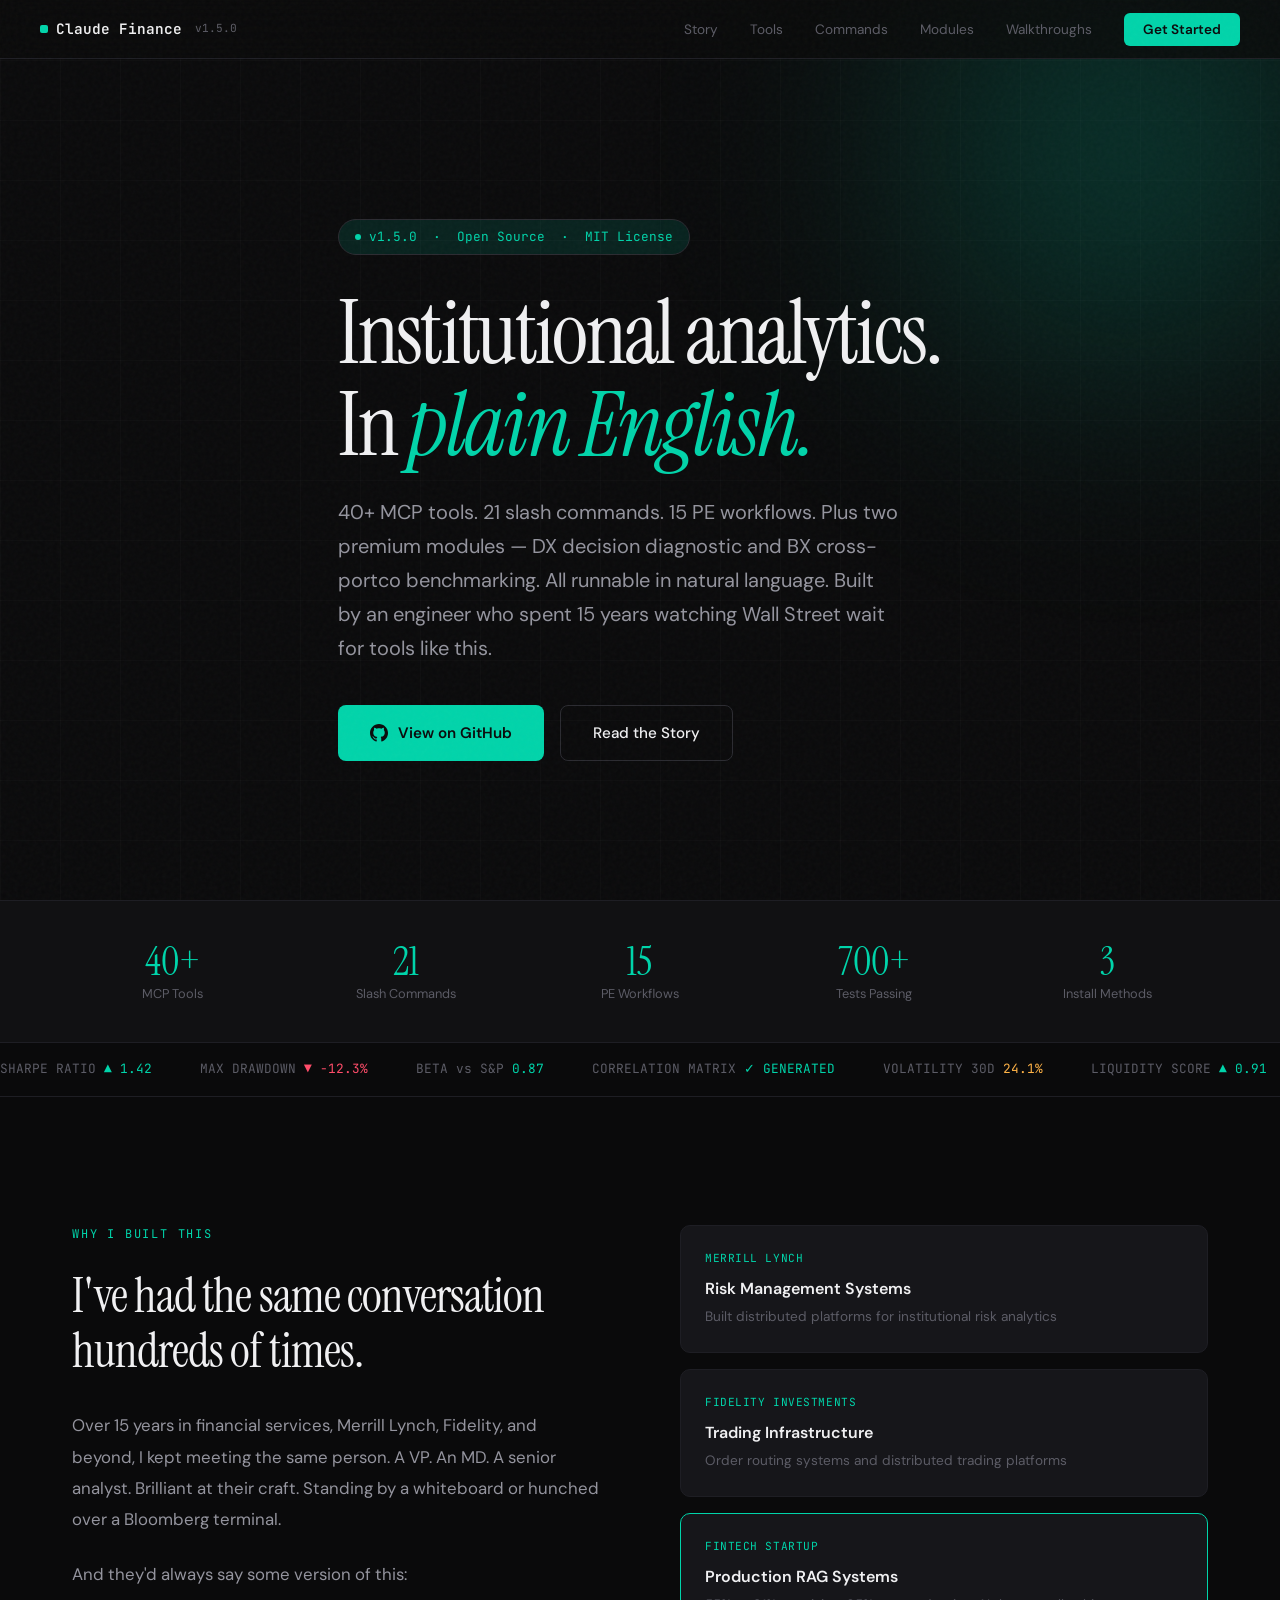
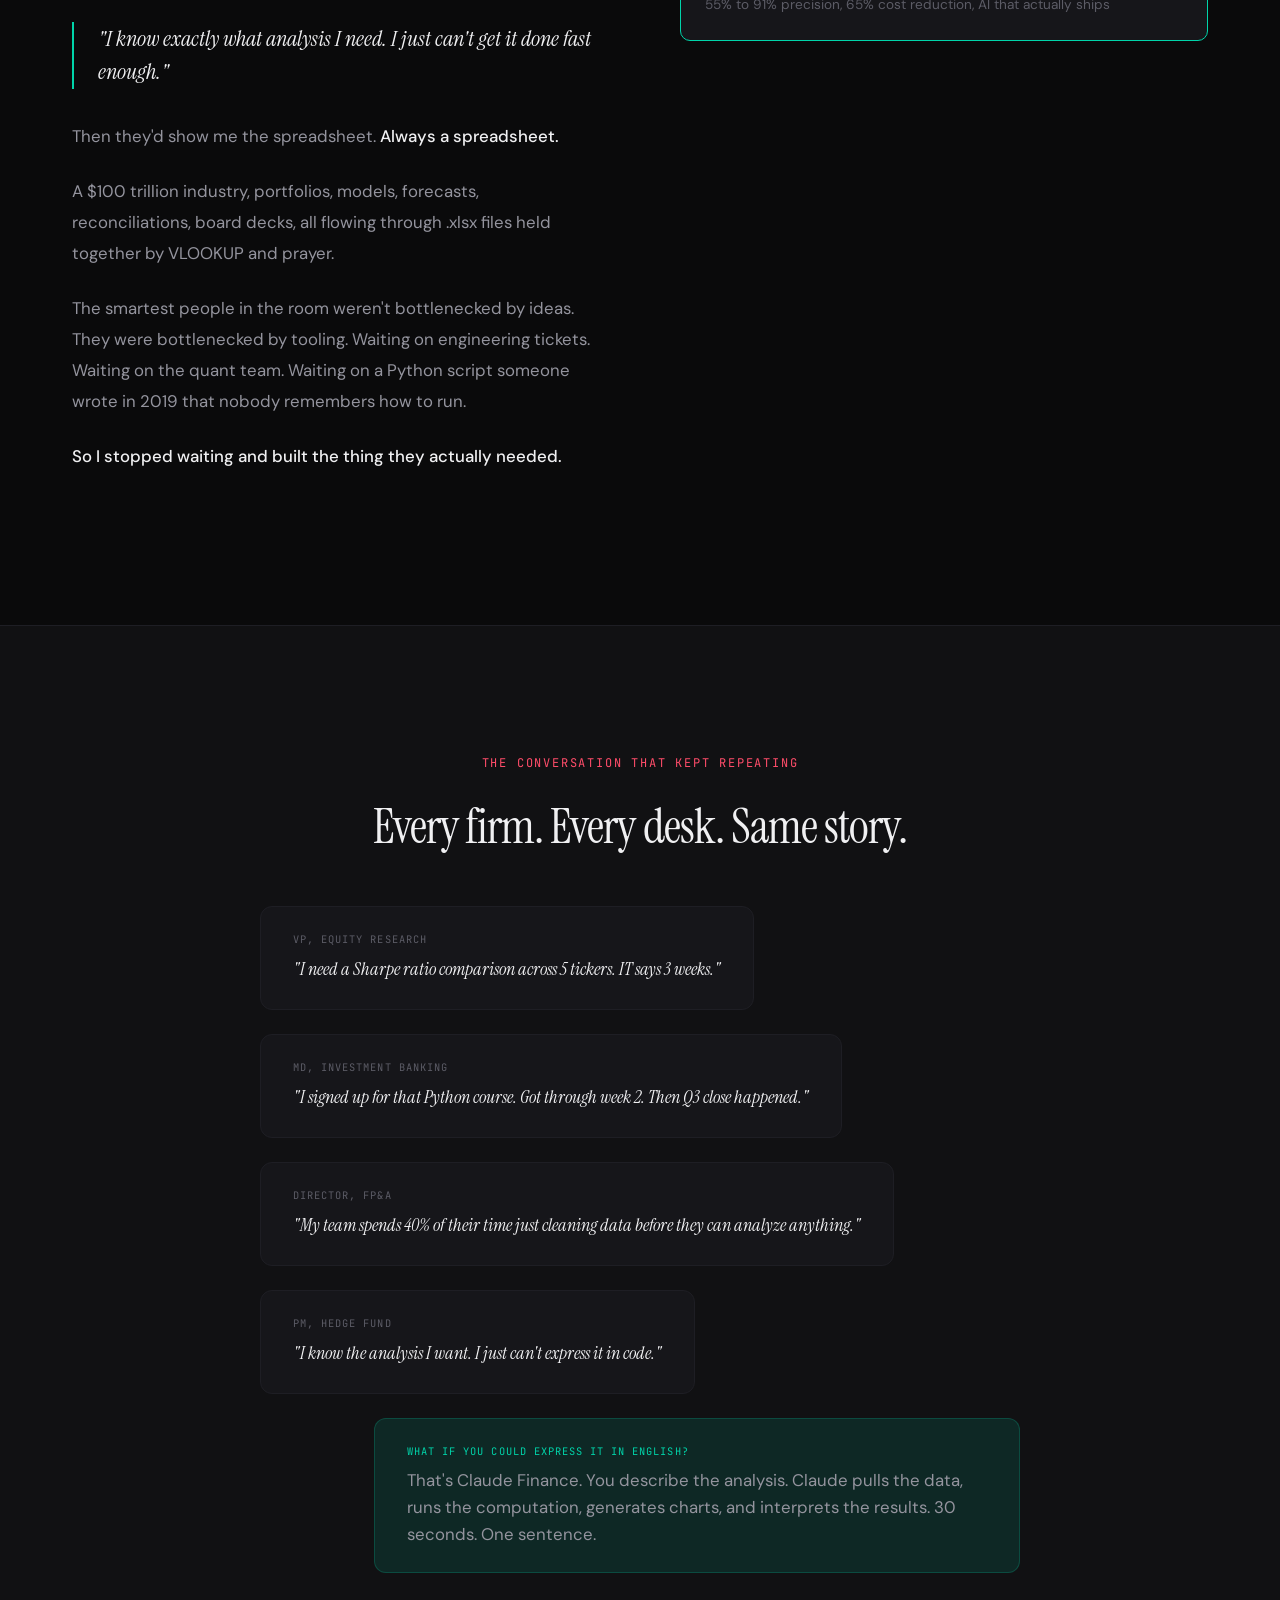
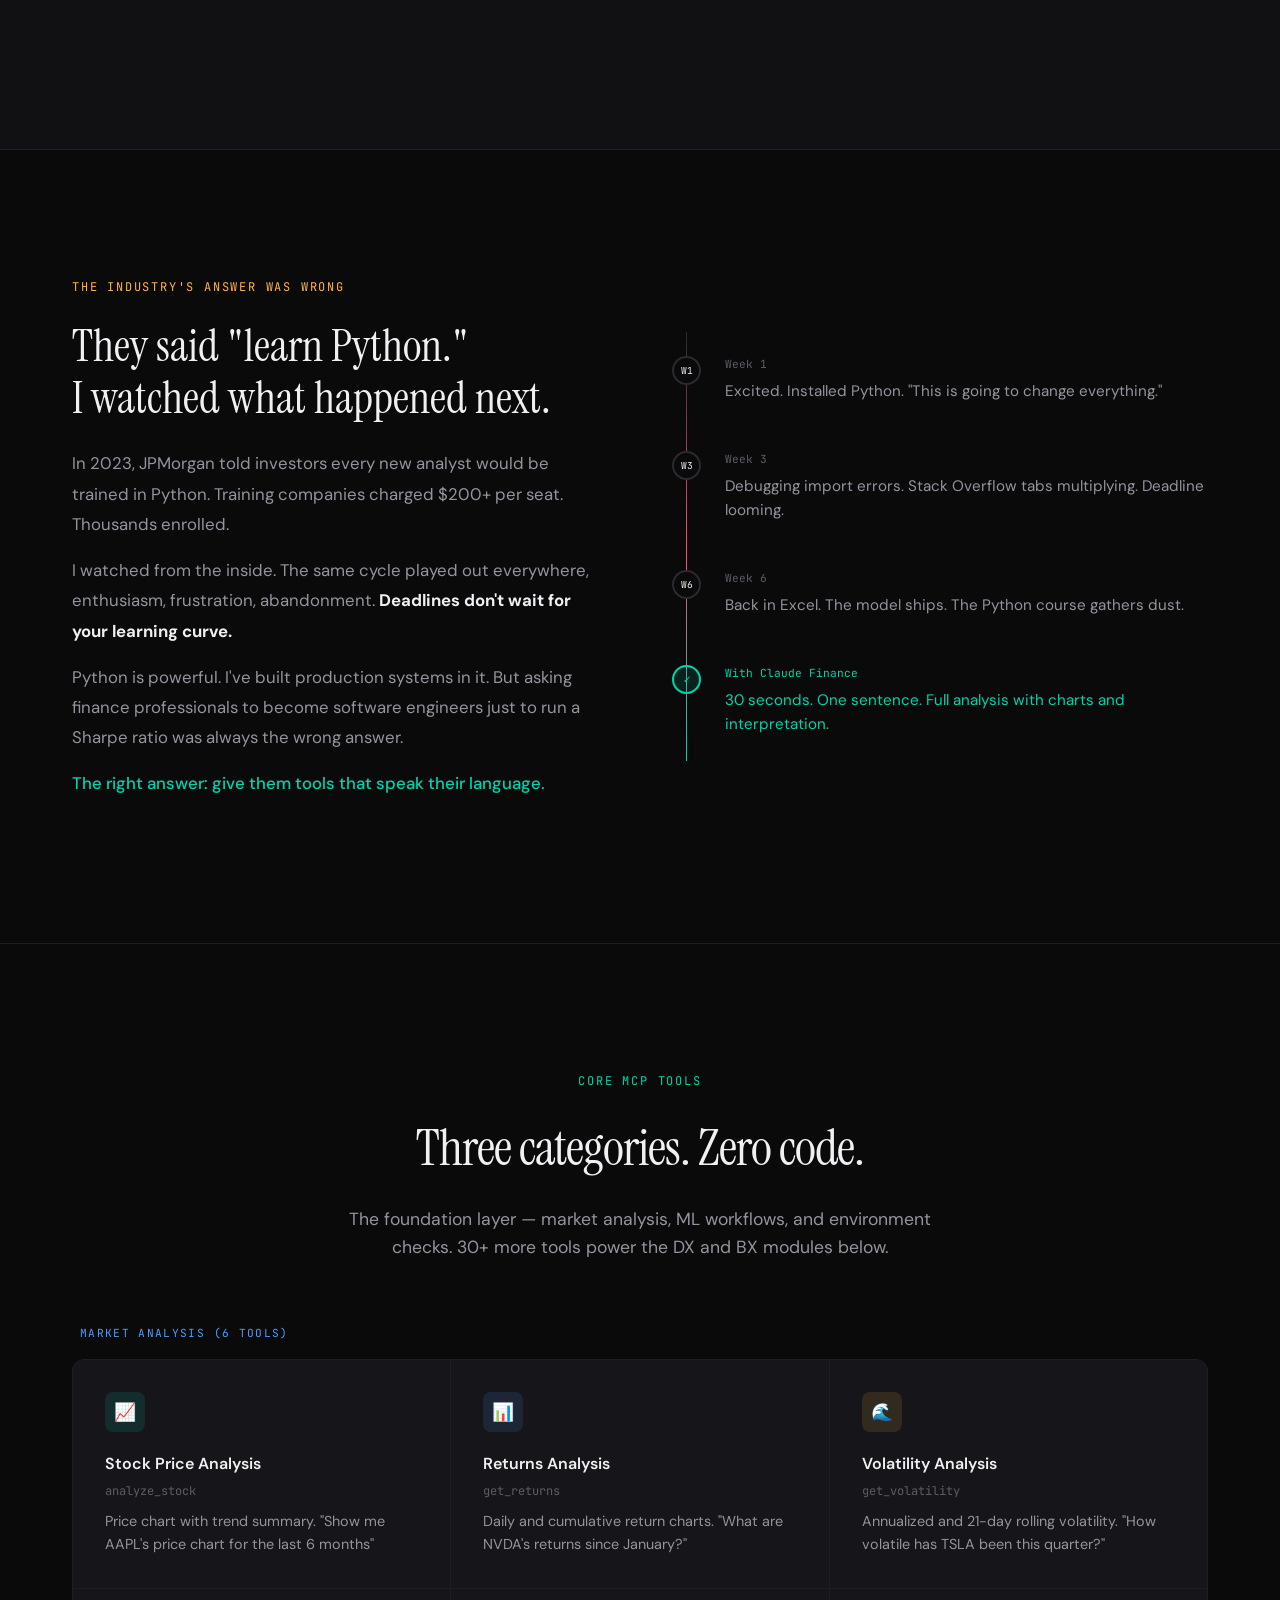
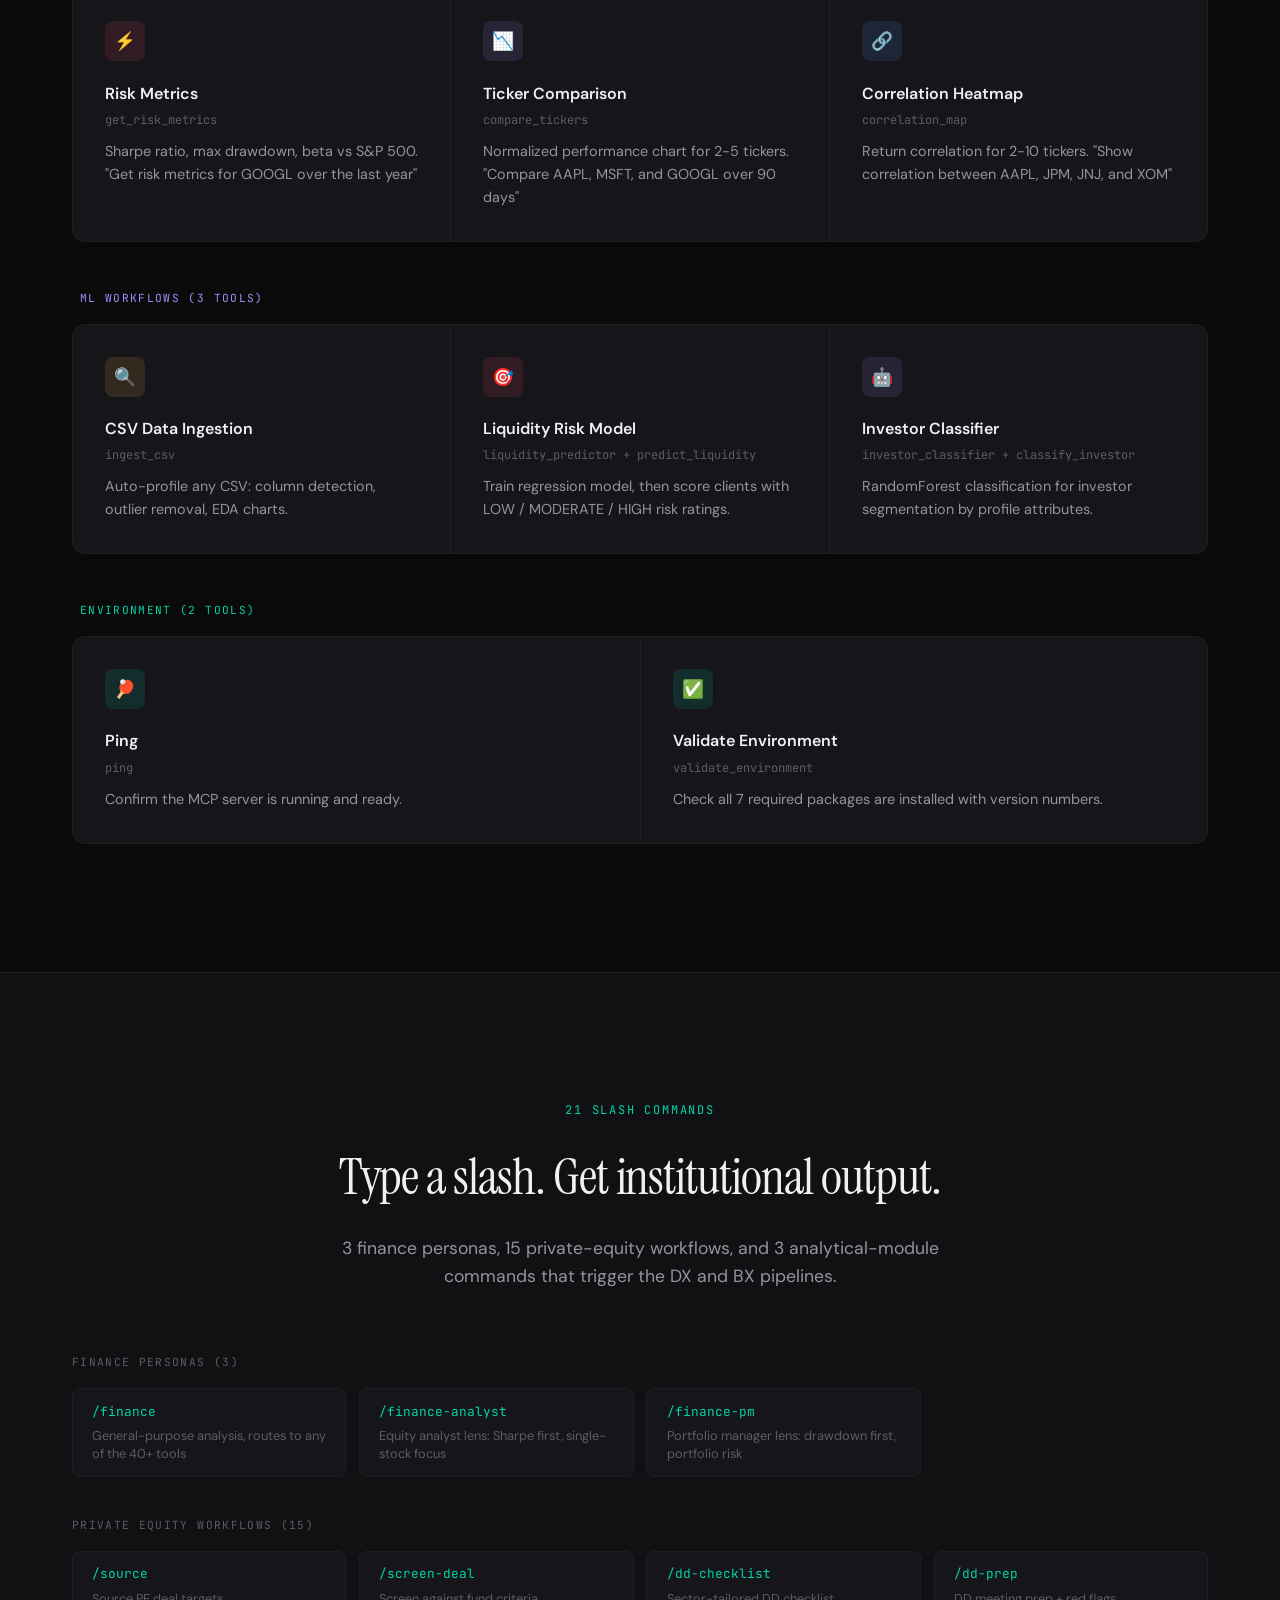
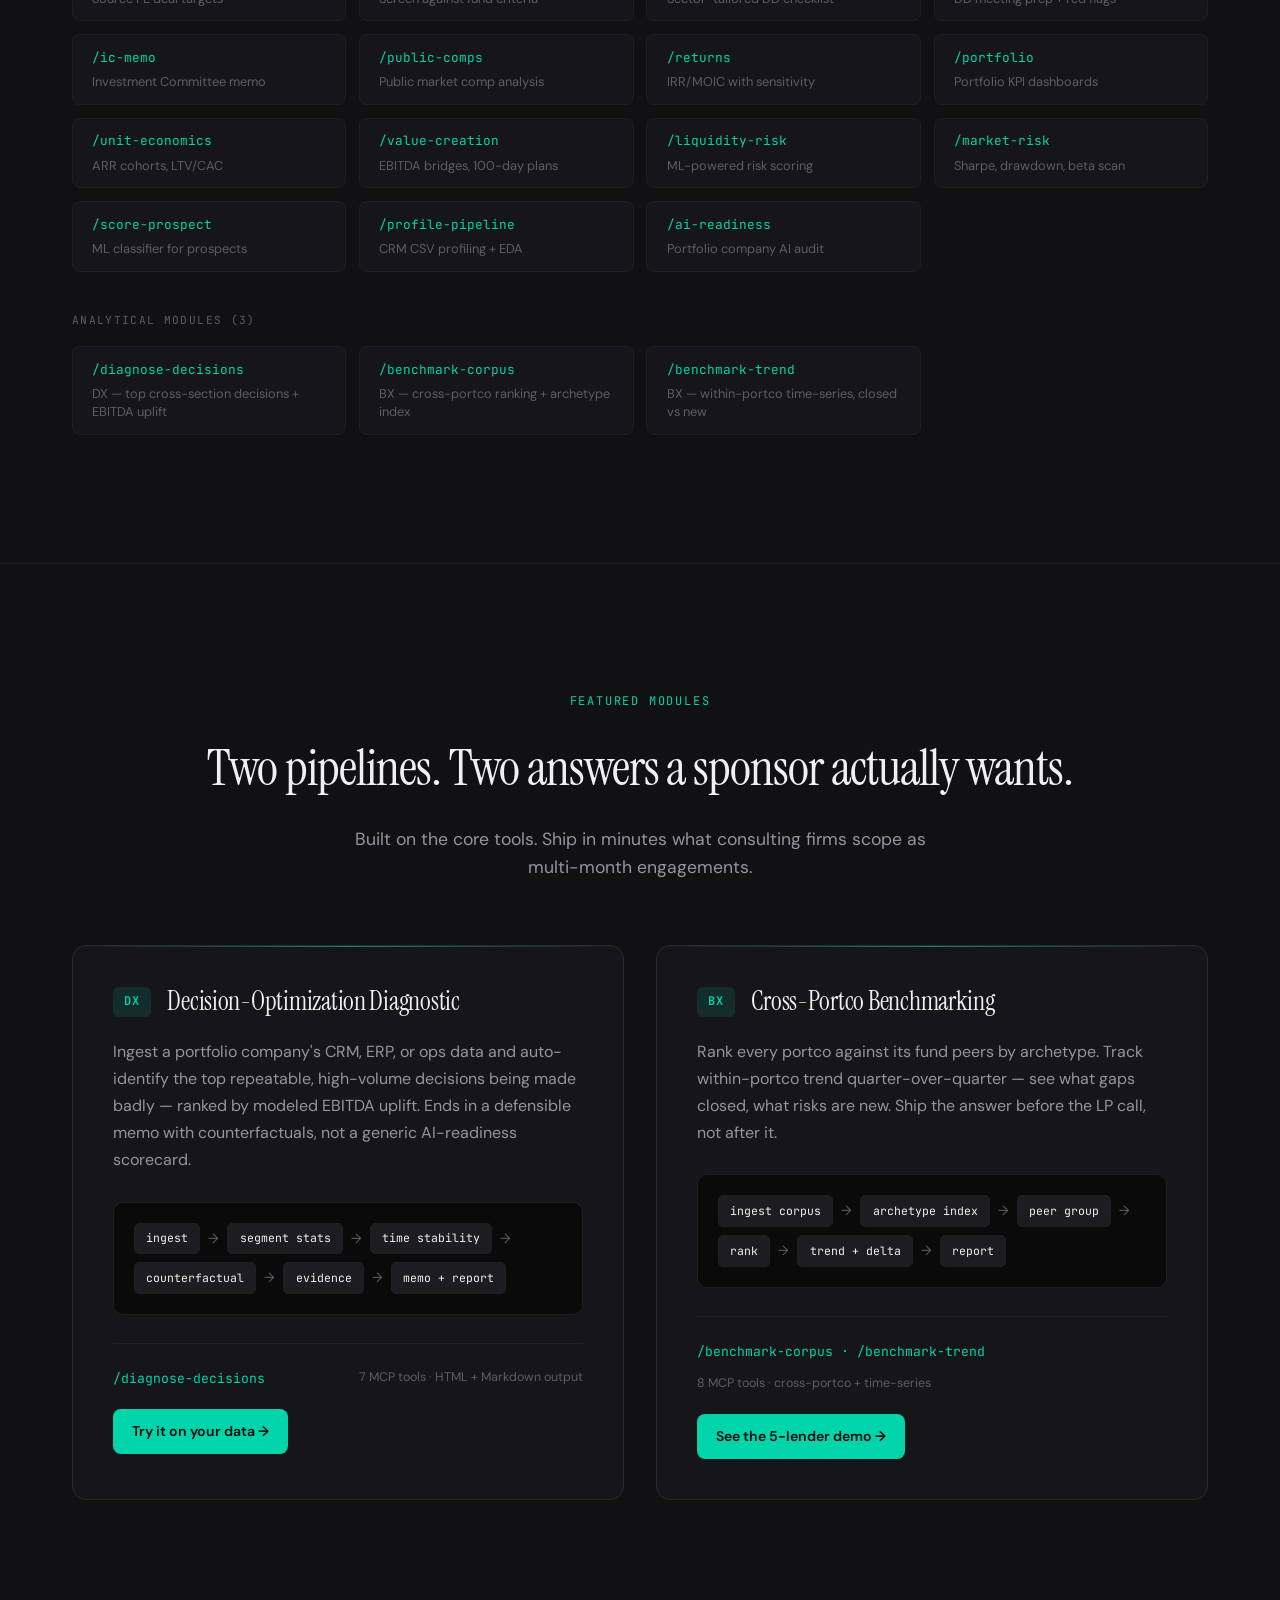
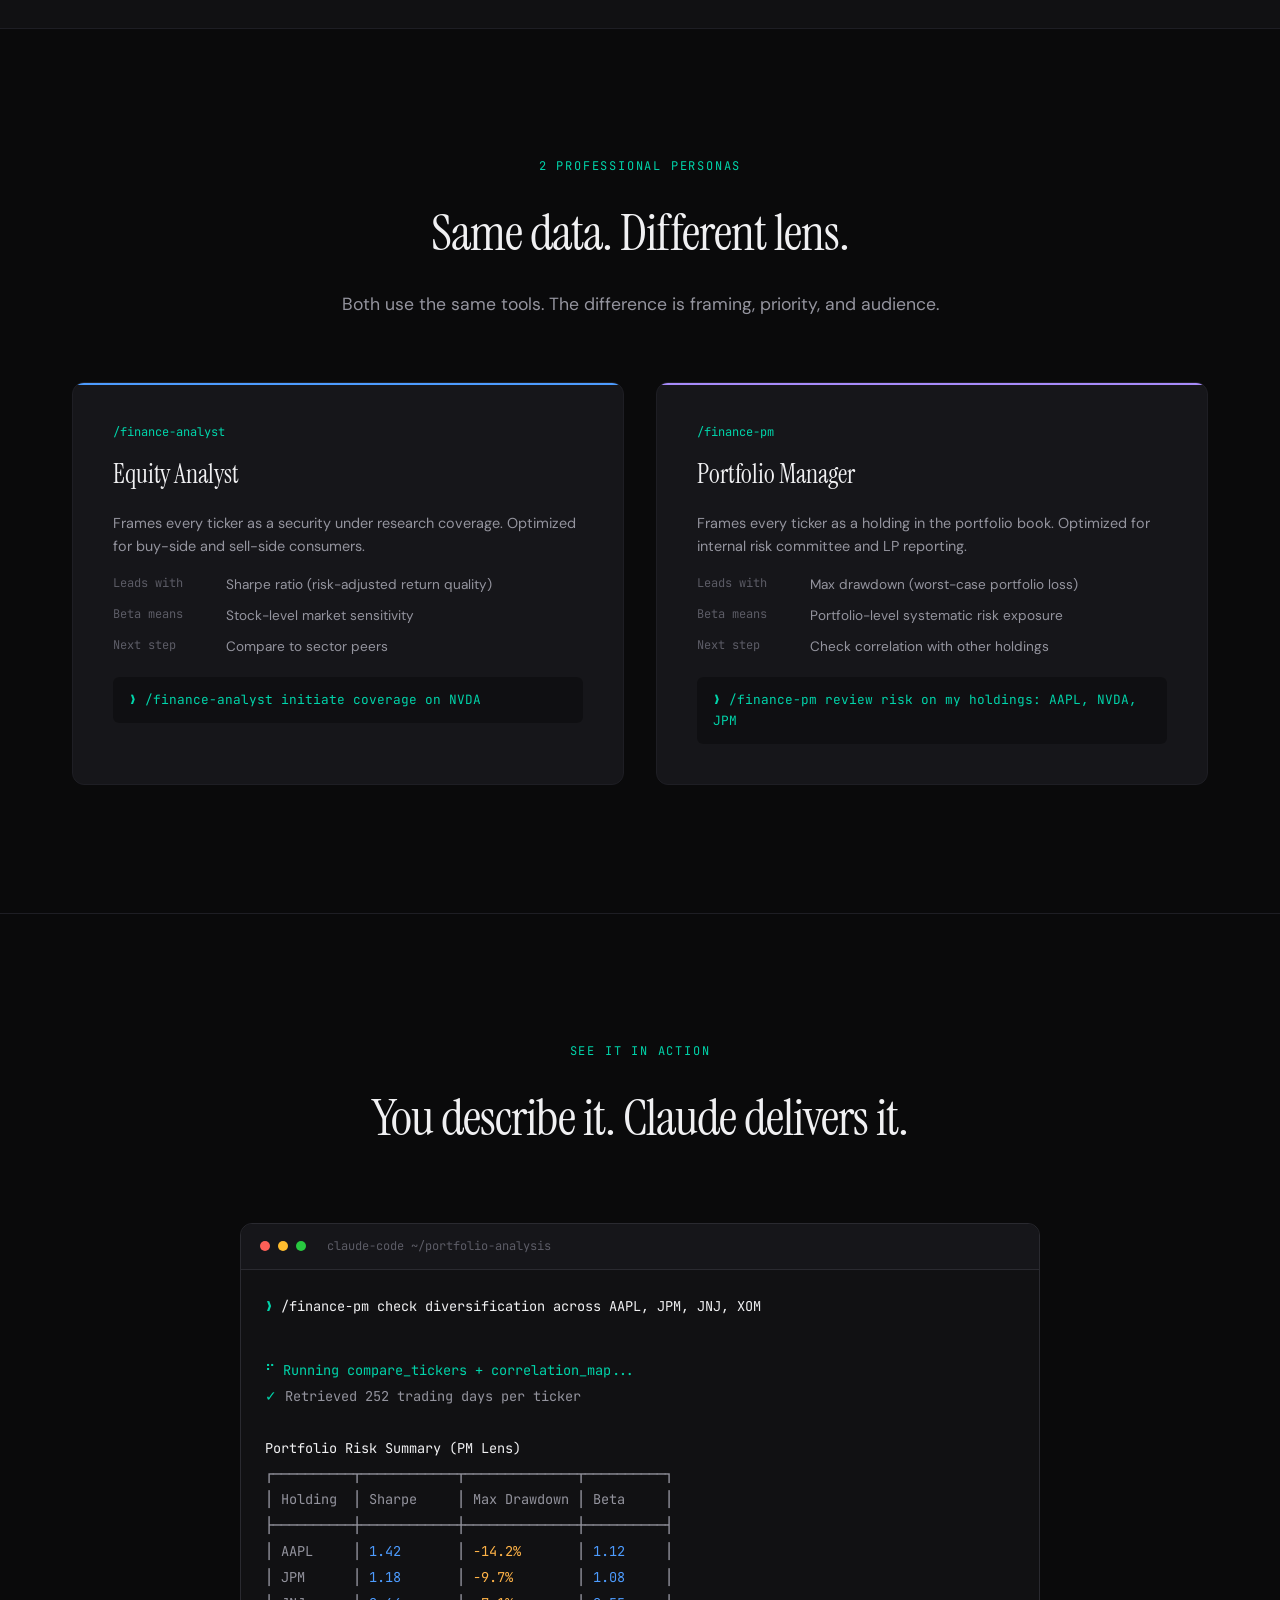
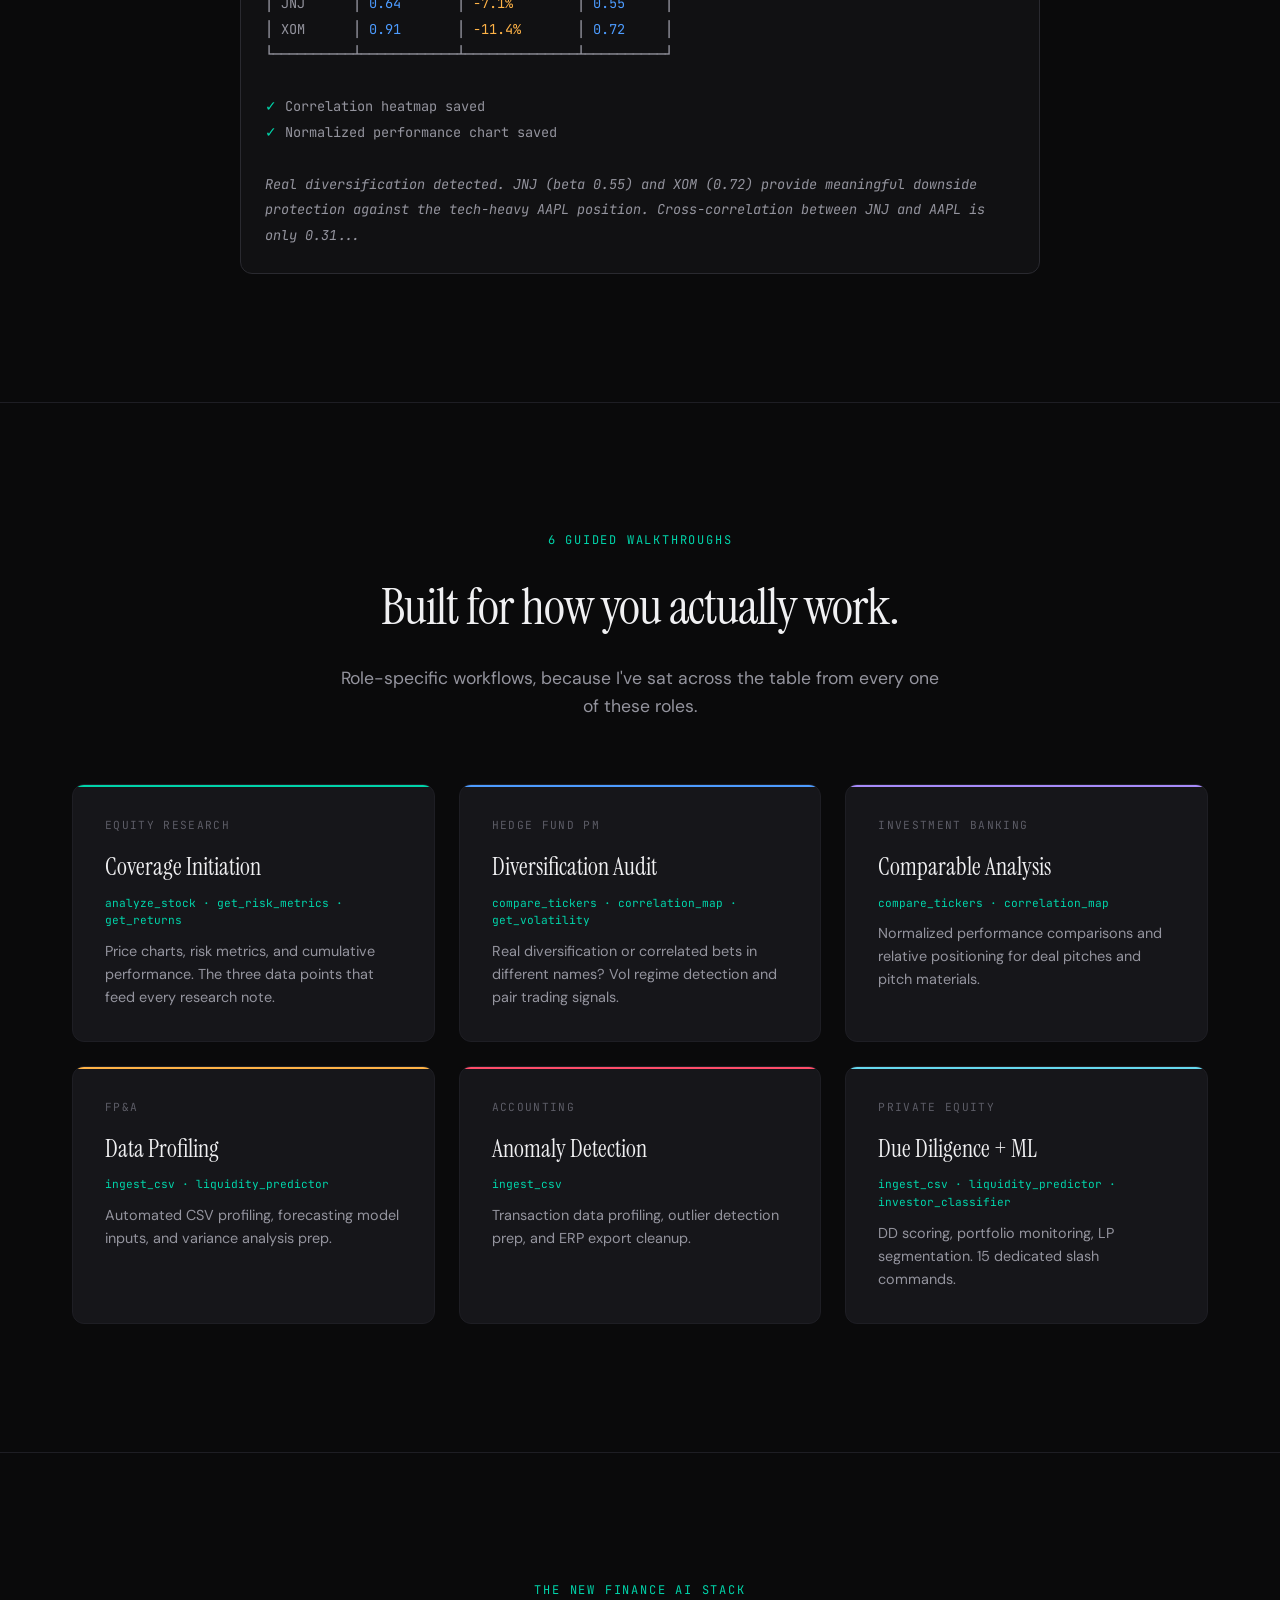
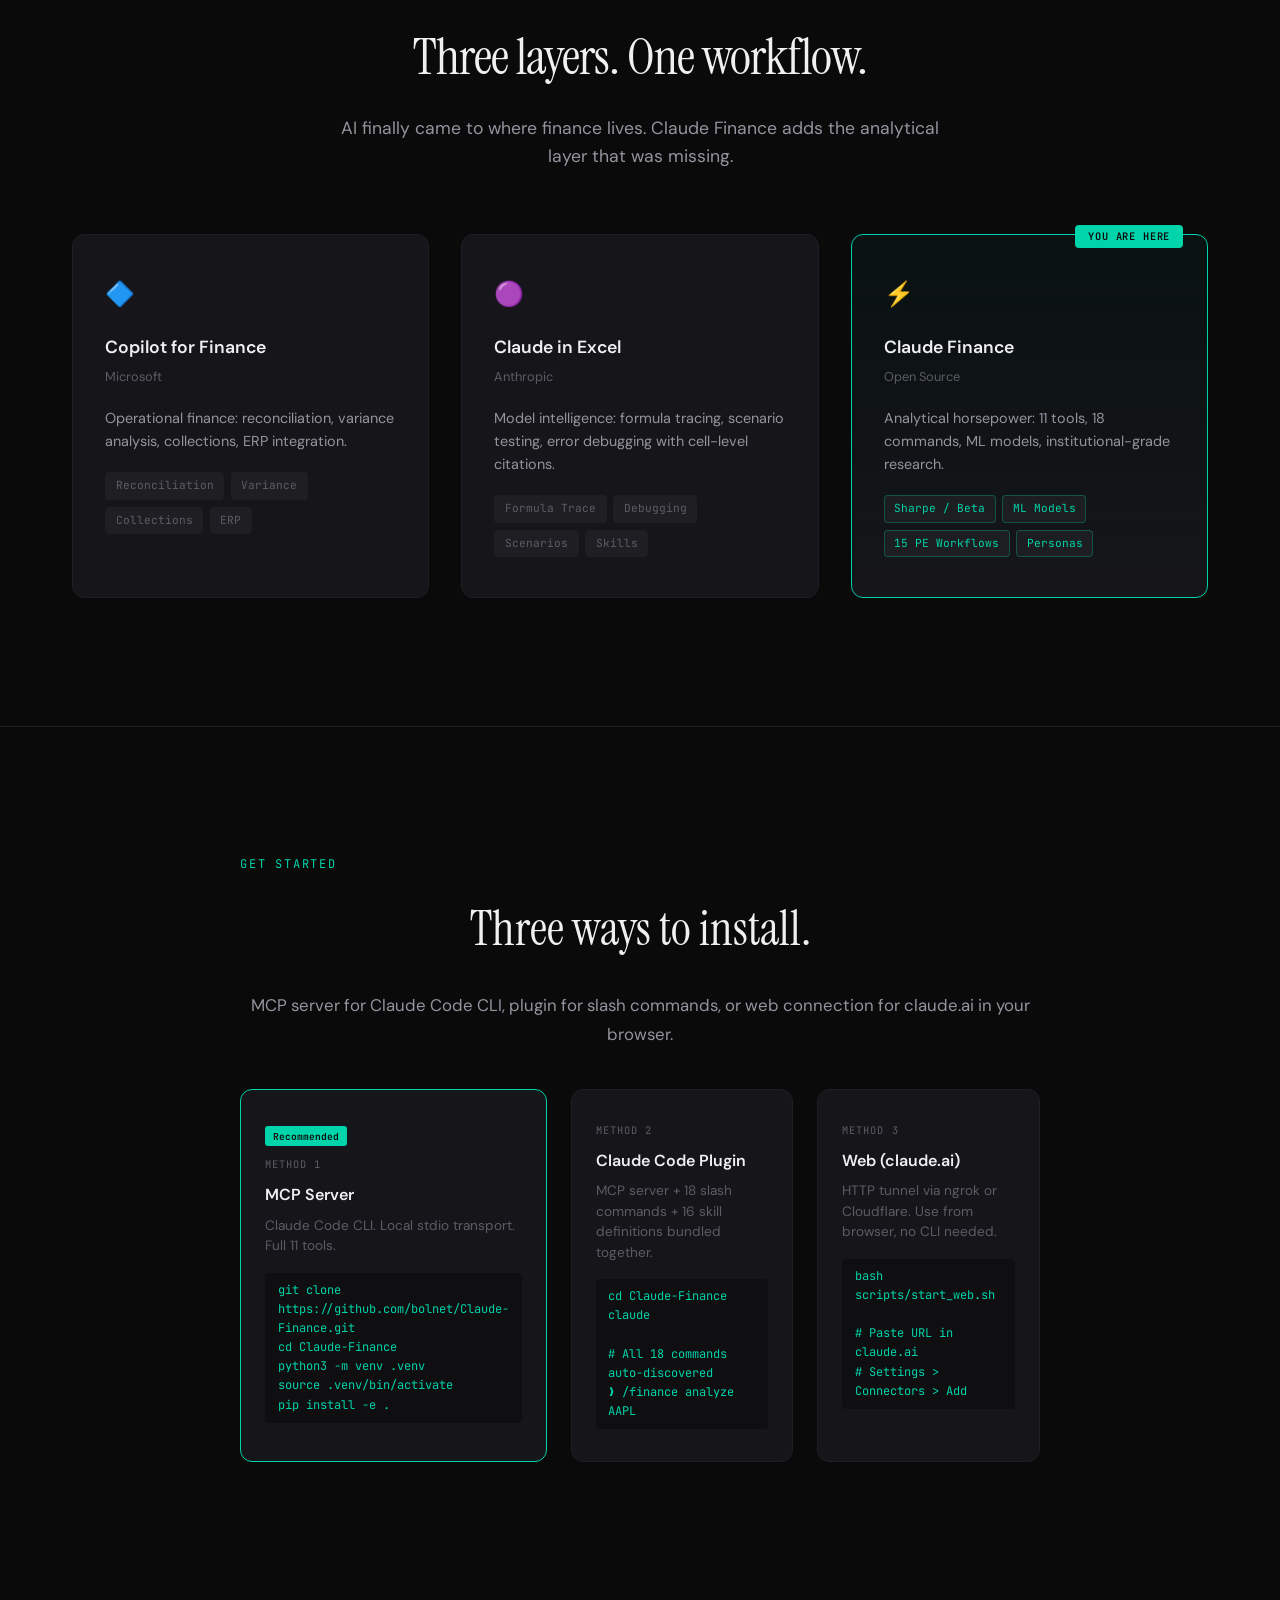
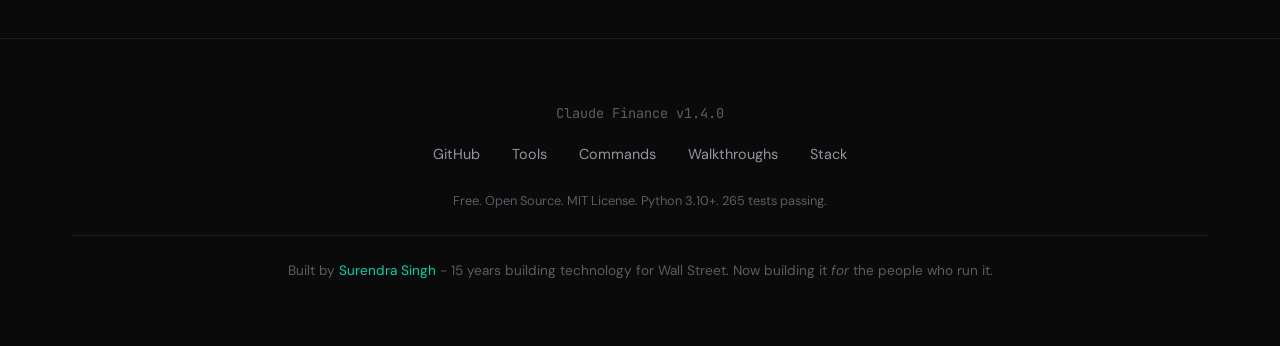
==== docs/index.html @ 3242ba10 "feat(bx): real-data 5-lender corpus demo for cross-portco benchmarking Gives BX the same kind of tan" ====
<!DOCTYPE html>
<html lang="en">
<head>
<meta charset="UTF-8">
<meta name="viewport" content="width=device-width, initial-scale=1.0">
<title>Claude Finance - Institutional-Grade Analytics in Plain English</title>
<meta name="description" content="Open-source AI skill for Claude Code. 11 MCP tools, 18 slash commands, 15 PE workflows. No code required.">
<link rel="preconnect" href="https://fonts.googleapis.com">
<link rel="preconnect" href="https://fonts.gstatic.com" crossorigin>
<link href="https://fonts.googleapis.com/css2?family=DM+Sans:ital,opsz,wght@0,9..40,300;0,9..40,400;0,9..40,500;0,9..40,600;0,9..40,700;1,9..40,300;1,9..40,400&family=JetBrains+Mono:wght@400;500;600&family=Instrument+Serif:ital@0;1&display=swap" rel="stylesheet">
<style>
:root {
  --bg-primary: #0a0a0b;
  --bg-secondary: #111113;
  --bg-card: #16161a;
  --bg-card-hover: #1c1c21;
  --border: #2a2a30;
  --border-subtle: #1e1e24;
  --text-primary: #f0f0f2;
  --text-secondary: #94949e;
  --text-muted: #5c5c66;
  --accent: #00d4aa;
  --accent-dim: rgba(0, 212, 170, 0.12);
  --accent-glow: rgba(0, 212, 170, 0.25);
  --red: #ff4d6a;
  --amber: #ffb347;
  --blue: #4d9cff;
  --purple: #a78bfa;
}
* { margin: 0; padding: 0; box-sizing: border-box; }
html { scroll-behavior: smooth; }
body {
  font-family: 'DM Sans', sans-serif; background: var(--bg-primary);
  color: var(--text-primary); line-height: 1.6; overflow-x: hidden;
  -webkit-font-smoothing: antialiased;
}
body::before {
  content: ''; position: fixed; inset: 0;
  background: url("data:image/svg+xml,%3Csvg viewBox='0 0 256 256' xmlns='http://www.w3.org/2000/svg'%3E%3Cfilter id='n'%3E%3CfeTurbulence type='fractalNoise' baseFrequency='0.9' numOctaves='4' stitchTiles='stitch'/%3E%3C/filter%3E%3Crect width='100%25' height='100%25' filter='url(%23n)' opacity='0.03'/%3E%3C/svg%3E");
  pointer-events: none; z-index: 999;
}
.grid-bg {
  position: fixed; inset: 0;
  background-image: linear-gradient(rgba(255,255,255,0.02) 1px, transparent 1px), linear-gradient(90deg, rgba(255,255,255,0.02) 1px, transparent 1px);
  background-size: 60px 60px; z-index: 0;
}
section { position: relative; z-index: 1; }
.container { max-width: 1200px; margin: 0 auto; padding: 0 2rem; }

@keyframes fadeUp { from { opacity: 0; transform: translateY(28px); } to { opacity: 1; transform: translateY(0); } }
@keyframes drift { 0% { transform: translate(0, 0); } 100% { transform: translate(-80px, 60px); } }
@keyframes pulse { 0%, 100% { opacity: 1; } 50% { opacity: 0.3; } }
@keyframes scroll { 0% { transform: translateX(0); } 100% { transform: translateX(-50%); } }

/* NAV */
nav { position: fixed; top: 0; left: 0; right: 0; z-index: 100; padding: 1rem 2rem; backdrop-filter: blur(16px); background: rgba(10,10,11,0.8); border-bottom: 1px solid var(--border-subtle); }
nav .nav-inner { max-width: 1200px; margin: 0 auto; display: flex; justify-content: space-between; align-items: center; }
.nav-logo { font-family: 'JetBrains Mono', monospace; font-weight: 600; font-size: 0.9rem; color: var(--text-primary); text-decoration: none; display: flex; align-items: center; gap: 0.5rem; }
.nav-logo .dot { width: 8px; height: 8px; background: var(--accent); border-radius: 2px; }
.nav-links { display: flex; gap: 2rem; list-style: none; }
.nav-links a { color: var(--text-muted); text-decoration: none; font-size: 0.85rem; transition: color 0.3s; }
.nav-links a:hover { color: var(--text-primary); }
.nav-cta { padding: 0.5rem 1.2rem !important; background: var(--accent); color: var(--bg-primary) !important; border-radius: 6px; font-weight: 600; }

/* HERO */
.hero { min-height: 100vh; display: flex; align-items: center; position: relative; overflow: hidden; padding-top: 5rem; }
.hero-glow { position: absolute; top: -200px; right: -200px; width: 700px; height: 700px; background: radial-gradient(circle, var(--accent-glow) 0%, transparent 70%); filter: blur(100px); animation: drift 12s ease-in-out infinite alternate; }
.hero-content { max-width: 800px; }
.badge { display: inline-flex; align-items: center; gap: 0.5rem; padding: 0.4rem 1rem; border: 1px solid var(--border); border-radius: 100px; font-size: 0.8rem; font-family: 'JetBrains Mono', monospace; color: var(--accent); margin-bottom: 2rem; background: var(--accent-dim); opacity: 0; animation: fadeUp 0.8s 0.2s forwards; }
.badge::before { content: ''; width: 6px; height: 6px; background: var(--accent); border-radius: 50%; animation: pulse 2s infinite; }
.hero h1 { font-family: 'Instrument Serif', serif; font-size: clamp(3rem, 7vw, 5.5rem); font-weight: 400; line-height: 1.05; letter-spacing: -0.03em; margin-bottom: 1.5rem; opacity: 0; animation: fadeUp 0.8s 0.4s forwards; }
.hero h1 em { font-style: italic; color: var(--accent); }
.hero-sub { font-size: 1.25rem; color: var(--text-secondary); max-width: 560px; line-height: 1.7; margin-bottom: 2.5rem; opacity: 0; animation: fadeUp 0.8s 0.6s forwards; }
.hero-actions { display: flex; gap: 1rem; flex-wrap: wrap; opacity: 0; animation: fadeUp 0.8s 0.8s forwards; }
.btn-primary { display: inline-flex; align-items: center; gap: 0.6rem; padding: 0.9rem 2rem; background: var(--accent); color: var(--bg-primary); font-weight: 600; font-size: 0.95rem; border-radius: 8px; text-decoration: none; transition: all 0.3s ease; border: none; cursor: pointer; }
.btn-primary:hover { transform: translateY(-2px); box-shadow: 0 8px 32px var(--accent-glow); }
.btn-secondary { display: inline-flex; align-items: center; gap: 0.6rem; padding: 0.9rem 2rem; background: transparent; color: var(--text-primary); font-weight: 500; font-size: 0.95rem; border-radius: 8px; text-decoration: none; border: 1px solid var(--border); transition: all 0.3s ease; }
.btn-secondary:hover { border-color: var(--text-muted); background: var(--bg-card); }

/* STATS BAR */
.stats-bar { border-top: 1px solid var(--border-subtle); border-bottom: 1px solid var(--border-subtle); padding: 2.5rem 0; background: var(--bg-secondary); }
.stats-grid { display: grid; grid-template-columns: repeat(5, 1fr); gap: 2rem; text-align: center; }
.stat-big { font-family: 'Instrument Serif', serif; font-size: 2.5rem; color: var(--accent); line-height: 1; }
.stat-desc { font-size: 0.8rem; color: var(--text-muted); margin-top: 0.3rem; line-height: 1.3; }

/* TICKER */
.ticker-strip { border-bottom: 1px solid var(--border-subtle); padding: 1rem 0; overflow: hidden; background: var(--bg-primary); }
.ticker-track { display: flex; gap: 3rem; animation: scroll 30s linear infinite; width: max-content; }
.ticker-item { font-family: 'JetBrains Mono', monospace; font-size: 0.8rem; white-space: nowrap; color: var(--text-muted); display: flex; align-items: center; gap: 0.5rem; }
.ticker-item .up { color: var(--accent); }
.ticker-item .down { color: var(--red); }

/* SHARED */
.section-header { text-align: center; margin-bottom: 4rem; }
.section-label { font-family: 'JetBrains Mono', monospace; font-size: 0.75rem; text-transform: uppercase; letter-spacing: 0.15em; color: var(--accent); margin-bottom: 1rem; display: block; }
.section-header h2 { font-family: 'Instrument Serif', serif; font-size: clamp(2.2rem, 4vw, 3.2rem); font-weight: 400; letter-spacing: -0.02em; margin-bottom: 1rem; }
.section-header p { color: var(--text-secondary); font-size: 1.1rem; max-width: 600px; margin: 0 auto; }

/* ORIGIN */
.origin { padding: 8rem 0; border-bottom: 1px solid var(--border-subtle); }
.origin-layout { display: grid; grid-template-columns: 1fr 1fr; gap: 5rem; align-items: start; }
.origin-label { font-family: 'JetBrains Mono', monospace; font-size: 0.75rem; text-transform: uppercase; letter-spacing: 0.15em; color: var(--accent); margin-bottom: 1.5rem; }
.origin h2 { font-family: 'Instrument Serif', serif; font-size: clamp(2rem, 4vw, 3rem); font-weight: 400; line-height: 1.15; letter-spacing: -0.02em; margin-bottom: 2rem; }
.origin-text p { color: var(--text-secondary); font-size: 1.05rem; line-height: 1.85; margin-bottom: 1.5rem; }
.origin-text p strong { color: var(--text-primary); font-weight: 500; }
.origin-text blockquote { border-left: 2px solid var(--accent); padding-left: 1.5rem; margin: 2rem 0; font-family: 'Instrument Serif', serif; font-size: 1.4rem; font-style: italic; color: var(--text-primary); line-height: 1.5; }
.career-card { padding: 1.5rem; border: 1px solid var(--border-subtle); border-radius: 10px; margin-bottom: 1rem; background: var(--bg-card); transition: all 0.3s ease; }
.career-card:hover { border-color: var(--border); transform: translateX(4px); }
.career-years { font-family: 'JetBrains Mono', monospace; font-size: 0.7rem; color: var(--accent); margin-bottom: 0.5rem; letter-spacing: 0.05em; }
.career-card h4 { font-size: 1rem; font-weight: 600; margin-bottom: 0.3rem; }
.career-card .career-role { font-size: 0.85rem; color: var(--text-muted); }

/* CONVERSATION */
.conversation { padding: 8rem 0; border-bottom: 1px solid var(--border-subtle); background: var(--bg-secondary); }
.conv-center { max-width: 760px; margin: 0 auto; text-align: center; }
.conv-center h2 { font-family: 'Instrument Serif', serif; font-size: clamp(2rem, 4vw, 3rem); font-weight: 400; letter-spacing: -0.02em; margin-bottom: 2.5rem; }
.conv-quotes { text-align: left; display: flex; flex-direction: column; gap: 1.5rem; margin-bottom: 3rem; }
.conv-bubble { padding: 1.5rem 2rem; border-radius: 12px; position: relative; max-width: 85%; }
.conv-bubble.them { background: var(--bg-card); border: 1px solid var(--border-subtle); align-self: flex-start; }
.conv-bubble.you { background: var(--accent-dim); border: 1px solid rgba(0,212,170,0.2); align-self: flex-end; }
.conv-who { font-family: 'JetBrains Mono', monospace; font-size: 0.65rem; text-transform: uppercase; letter-spacing: 0.1em; margin-bottom: 0.5rem; }
.conv-bubble.them .conv-who { color: var(--text-muted); }
.conv-bubble.you .conv-who { color: var(--accent); }
.conv-bubble p { font-size: 1.05rem; line-height: 1.6; color: var(--text-secondary); }
.conv-bubble.them p em { color: var(--text-primary); font-style: italic; font-family: 'Instrument Serif', serif; font-size: 1.15rem; }

/* PYTHON PROBLEM */
.python-problem { padding: 8rem 0; border-bottom: 1px solid var(--border-subtle); }
.python-grid { display: grid; grid-template-columns: 1fr 1fr; gap: 4rem; align-items: center; }
.python-label { font-family: 'JetBrains Mono', monospace; font-size: 0.75rem; text-transform: uppercase; letter-spacing: 0.15em; color: var(--amber); margin-bottom: 1.5rem; }
.python-problem h2 { font-family: 'Instrument Serif', serif; font-size: clamp(2rem, 4vw, 2.8rem); font-weight: 400; line-height: 1.15; margin-bottom: 1.5rem; }
.python-problem p { color: var(--text-secondary); font-size: 1.05rem; line-height: 1.8; margin-bottom: 1rem; }
.timeline { display: flex; flex-direction: column; position: relative; }
.timeline::before { content: ''; position: absolute; left: 14px; top: 0; bottom: 0; width: 1px; background: linear-gradient(to bottom, var(--border), var(--red), var(--accent)); }
.timeline-item { display: flex; gap: 1.5rem; padding: 1.5rem 0; position: relative; }
.timeline-dot { width: 29px; min-width: 29px; height: 29px; border-radius: 50%; border: 2px solid var(--border); background: var(--bg-primary); display: flex; align-items: center; justify-content: center; font-family: 'JetBrains Mono', monospace; font-size: 0.6rem; z-index: 1; }
.timeline-item:last-child .timeline-dot { border-color: var(--accent); background: var(--accent-dim); }
.timeline-week { font-family: 'JetBrains Mono', monospace; font-size: 0.7rem; color: var(--text-muted); margin-bottom: 0.3rem; }
.timeline-text { font-size: 0.95rem; color: var(--text-secondary); }

/* TOOLS */
.tools { padding: 8rem 0; border-bottom: 1px solid var(--border-subtle); }
.tools-category { margin-bottom: 3rem; }
.tools-category:last-child { margin-bottom: 0; }
.cat-label { font-family: 'JetBrains Mono', monospace; font-size: 0.7rem; text-transform: uppercase; letter-spacing: 0.12em; margin-bottom: 1rem; padding-left: 0.5rem; }
.cat-green { color: var(--accent); }
.cat-blue { color: var(--blue); }
.cat-purple { color: var(--purple); }
.tools-grid { display: grid; grid-template-columns: repeat(auto-fit, minmax(340px, 1fr)); gap: 1px; background: var(--border-subtle); border: 1px solid var(--border-subtle); border-radius: 12px; overflow: hidden; }
.tool-card { background: var(--bg-card); padding: 2rem; transition: background 0.3s ease; }
.tool-card:hover { background: var(--bg-card-hover); }
.tool-icon { width: 40px; height: 40px; border-radius: 8px; display: flex; align-items: center; justify-content: center; font-size: 1.1rem; margin-bottom: 1.2rem; }
.tool-card h3 { font-size: 1rem; font-weight: 600; margin-bottom: 0.3rem; }
.tool-cmd { font-family: 'JetBrains Mono', monospace; font-size: 0.75rem; color: var(--text-muted); margin-bottom: 0.6rem; }
.tool-card p { font-size: 0.9rem; color: var(--text-secondary); line-height: 1.6; }
.icon-green { background: rgba(0,212,170,0.12); color: var(--accent); }
.icon-blue { background: rgba(77,156,255,0.12); color: var(--blue); }
.icon-red { background: rgba(255,77,106,0.12); color: var(--red); }
.icon-amber { background: rgba(255,179,71,0.12); color: var(--amber); }
.icon-purple { background: rgba(167,139,250,0.12); color: var(--purple); }

/* SLASH COMMANDS */
.commands { padding: 8rem 0; border-bottom: 1px solid var(--border-subtle); background: var(--bg-secondary); }
.cmd-grid { display: grid; grid-template-columns: repeat(auto-fill, minmax(220px, 1fr)); gap: 0.8rem; }
.cmd-chip { padding: 0.8rem 1.2rem; background: var(--bg-card); border: 1px solid var(--border-subtle); border-radius: 8px; transition: all 0.3s ease; }
.cmd-chip:hover { border-color: var(--border); transform: translateY(-2px); }
.cmd-name { font-family: 'JetBrains Mono', monospace; font-size: 0.8rem; color: var(--accent); margin-bottom: 0.3rem; }
.cmd-desc { font-size: 0.8rem; color: var(--text-muted); line-height: 1.4; }
.cmd-section-label { font-family: 'JetBrains Mono', monospace; font-size: 0.7rem; text-transform: uppercase; letter-spacing: 0.12em; color: var(--text-muted); margin-bottom: 1rem; margin-top: 2.5rem; }
.cmd-section-label:first-of-type { margin-top: 0; }

/* PERSONAS */
.personas { padding: 8rem 0; border-bottom: 1px solid var(--border-subtle); }
.persona-grid { display: grid; grid-template-columns: 1fr 1fr; gap: 2rem; }
.persona-card { padding: 2.5rem; border: 1px solid var(--border-subtle); border-radius: 12px; background: var(--bg-card); position: relative; overflow: hidden; }
.persona-card::before { content: ''; position: absolute; top: 0; left: 0; right: 0; height: 2px; }
.persona-card:first-child::before { background: var(--blue); }
.persona-card:last-child::before { background: var(--purple); }
.persona-tag { font-family: 'JetBrains Mono', monospace; font-size: 0.75rem; color: var(--accent); margin-bottom: 0.8rem; }
.persona-card h3 { font-family: 'Instrument Serif', serif; font-size: 1.6rem; font-weight: 400; margin-bottom: 1rem; }
.persona-card p { font-size: 0.9rem; color: var(--text-secondary); line-height: 1.6; margin-bottom: 1rem; }
.persona-detail { display: flex; flex-direction: column; gap: 0.6rem; }
.persona-row { display: flex; gap: 0.8rem; font-size: 0.85rem; }
.persona-key { font-family: 'JetBrains Mono', monospace; font-size: 0.75rem; color: var(--text-muted); min-width: 100px; }
.persona-val { color: var(--text-secondary); }
.persona-example { margin-top: 1.2rem; padding: 0.8rem 1rem; background: rgba(0,0,0,0.3); border-radius: 6px; font-family: 'JetBrains Mono', monospace; font-size: 0.8rem; color: var(--accent); }

/* DEMO */
.demo { padding: 8rem 0; border-bottom: 1px solid var(--border-subtle); }
.terminal { background: var(--bg-secondary); border: 1px solid var(--border); border-radius: 12px; overflow: hidden; max-width: 800px; margin: 0 auto; }
.terminal-bar { display: flex; align-items: center; gap: 0.5rem; padding: 0.8rem 1.2rem; border-bottom: 1px solid var(--border); background: var(--bg-card); }
.terminal-dot { width: 10px; height: 10px; border-radius: 50%; }
.terminal-dot.r { background: #ff5f57; } .terminal-dot.y { background: #febc2e; } .terminal-dot.g { background: #28c840; }
.terminal-title { margin-left: 0.8rem; font-family: 'JetBrains Mono', monospace; font-size: 0.75rem; color: var(--text-muted); }
.terminal-body { padding: 1.5rem; font-family: 'JetBrains Mono', monospace; font-size: 0.85rem; line-height: 1.9; }
.terminal-prompt { color: var(--accent); }
.terminal-cmd { color: var(--text-primary); }
.terminal-output { color: var(--text-secondary); margin-top: 0.8rem; }
.terminal-output .highlight { color: var(--accent); }
.terminal-output .warn { color: var(--amber); }
.terminal-output .val { color: var(--blue); }

/* ROLES */
.roles { padding: 8rem 0; border-bottom: 1px solid var(--border-subtle); }
.roles-grid { display: grid; grid-template-columns: repeat(3, 1fr); gap: 1.5rem; }
.role-card { padding: 2rem; background: var(--bg-card); border: 1px solid var(--border-subtle); border-radius: 12px; transition: all 0.3s ease; position: relative; overflow: hidden; }
.role-card::before { content: ''; position: absolute; top: 0; left: 0; right: 0; height: 2px; }
.role-card:nth-child(1)::before { background: var(--accent); }
.role-card:nth-child(2)::before { background: var(--blue); }
.role-card:nth-child(3)::before { background: var(--purple); }
.role-card:nth-child(4)::before { background: var(--amber); }
.role-card:nth-child(5)::before { background: var(--red); }
.role-card:nth-child(6)::before { background: #66d9ef; }
.role-card:hover { border-color: var(--border); transform: translateY(-4px); }
.role-title { font-family: 'JetBrains Mono', monospace; font-size: 0.7rem; text-transform: uppercase; letter-spacing: 0.12em; color: var(--text-muted); margin-bottom: 0.8rem; }
.role-card h3 { font-family: 'Instrument Serif', serif; font-size: 1.5rem; font-weight: 400; margin-bottom: 0.5rem; }
.role-tools { font-family: 'JetBrains Mono', monospace; font-size: 0.7rem; color: var(--accent); margin-bottom: 0.6rem; }
.role-card p { font-size: 0.9rem; color: var(--text-secondary); line-height: 1.6; }

/* STACK */
.stack { padding: 8rem 0; border-bottom: 1px solid var(--border-subtle); }
.stack-grid { display: grid; grid-template-columns: repeat(3, 1fr); gap: 2rem; margin-top: 3rem; }
.stack-card { padding: 2.5rem 2rem; border: 1px solid var(--border-subtle); border-radius: 12px; position: relative; background: var(--bg-card); }
.stack-card.featured { border-color: var(--accent); background: linear-gradient(180deg, rgba(0,212,170,0.04) 0%, var(--bg-card) 100%); }
.stack-badge { position: absolute; top: -10px; right: 1.5rem; background: var(--accent); color: var(--bg-primary); font-family: 'JetBrains Mono', monospace; font-size: 0.65rem; font-weight: 600; padding: 0.2rem 0.8rem; border-radius: 4px; text-transform: uppercase; letter-spacing: 0.08em; }
.stack-icon { font-size: 1.5rem; margin-bottom: 1.2rem; }
.stack-card h3 { font-size: 1.1rem; font-weight: 600; margin-bottom: 0.4rem; }
.stack-card .stack-by { font-size: 0.8rem; color: var(--text-muted); margin-bottom: 1.2rem; }
.stack-card p { font-size: 0.9rem; color: var(--text-secondary); line-height: 1.6; margin-bottom: 1.2rem; }
.stack-tags { display: flex; flex-wrap: wrap; gap: 0.4rem; }
.stack-tag { font-family: 'JetBrains Mono', monospace; font-size: 0.7rem; padding: 0.25rem 0.6rem; background: rgba(255,255,255,0.04); border: 1px solid var(--border-subtle); border-radius: 4px; color: var(--text-muted); }

/* INSTALL */
.install { padding: 8rem 0; border-bottom: 1px solid var(--border-subtle); }
.install-box { max-width: 800px; margin: 0 auto; }
.install-box h2 { font-family: 'Instrument Serif', serif; font-size: clamp(2rem, 4vw, 3rem); font-weight: 400; margin-bottom: 1.5rem; text-align: center; }
.install-box > p { color: var(--text-secondary); font-size: 1.05rem; margin-bottom: 2.5rem; line-height: 1.7; text-align: center; }
.install-methods { display: grid; grid-template-columns: repeat(3, 1fr); gap: 1.5rem; margin-bottom: 3rem; }
.method-card { padding: 2rem 1.5rem; background: var(--bg-card); border: 1px solid var(--border-subtle); border-radius: 12px; transition: all 0.3s; }
.method-card:hover { border-color: var(--border); }
.method-card.recommended { border-color: var(--accent); }
.method-num { font-family: 'JetBrains Mono', monospace; font-size: 0.65rem; color: var(--text-muted); text-transform: uppercase; letter-spacing: 0.1em; margin-bottom: 0.6rem; }
.method-card h4 { font-size: 1rem; font-weight: 600; margin-bottom: 0.5rem; }
.method-card p { font-size: 0.85rem; color: var(--text-muted); line-height: 1.5; margin-bottom: 1rem; }
.method-cmd { font-family: 'JetBrains Mono', monospace; font-size: 0.75rem; color: var(--accent); background: rgba(0,0,0,0.3); padding: 0.5rem 0.8rem; border-radius: 4px; display: block; overflow-x: auto; }
.rec-badge { display: inline-block; font-family: 'JetBrains Mono', monospace; font-size: 0.6rem; background: var(--accent); color: var(--bg-primary); padding: 0.15rem 0.5rem; border-radius: 3px; margin-bottom: 0.6rem; font-weight: 600; }

/* FOOTER */
footer { padding: 4rem 0; text-align: center; }
.footer-brand { font-family: 'JetBrains Mono', monospace; font-size: 0.85rem; color: var(--text-muted); margin-bottom: 1rem; }
.footer-links { display: flex; justify-content: center; gap: 2rem; margin-bottom: 1.5rem; list-style: none; }
.footer-links a { color: var(--text-secondary); text-decoration: none; font-size: 0.9rem; transition: color 0.3s; }
.footer-links a:hover { color: var(--accent); }
.footer-copy { font-size: 0.8rem; color: var(--text-muted); }
.footer-author { margin-top: 1.5rem; padding-top: 1.5rem; border-top: 1px solid var(--border-subtle); font-size: 0.85rem; color: var(--text-muted); }
.footer-author a { color: var(--accent); text-decoration: none; }

/* MODULES (DX + BX) */
.modules { padding: 8rem 0; border-bottom: 1px solid var(--border-subtle); background: var(--bg-secondary); position: relative; }
.modules-intro { text-align: center; margin-bottom: 4rem; }
.modules-grid { display: grid; grid-template-columns: 1fr 1fr; gap: 2rem; }
.module-card { padding: 2.5rem; border: 1px solid var(--border); border-radius: 14px; background: var(--bg-card); transition: all 0.3s ease; position: relative; overflow: hidden; }
.module-card:hover { border-color: var(--accent); transform: translateY(-4px); box-shadow: 0 20px 60px rgba(0,0,0,0.4); }
.module-card::before { content: ''; position: absolute; top: 0; left: 0; right: 0; height: 1px; background: linear-gradient(90deg, transparent, var(--accent), transparent); opacity: 0.6; }
.module-head { display: flex; align-items: center; gap: 1rem; margin-bottom: 1.25rem; flex-wrap: wrap; }
.module-badge { font-family: 'JetBrains Mono', monospace; font-size: 0.75rem; font-weight: 600; padding: 0.35rem 0.7rem; background: var(--accent-dim); color: var(--accent); border-radius: 6px; letter-spacing: 0.08em; }
.module-head h3 { font-family: 'Instrument Serif', serif; font-size: 1.65rem; font-weight: 400; line-height: 1.2; letter-spacing: -0.01em; flex: 1; min-width: 0; }
.module-lede { color: var(--text-secondary); font-size: 1rem; line-height: 1.7; margin-bottom: 1.75rem; }
.module-pipeline { display: flex; flex-wrap: wrap; align-items: center; gap: 0.5rem; margin-bottom: 1.75rem; padding: 1.25rem; background: var(--bg-primary); border: 1px solid var(--border-subtle); border-radius: 10px; }
.pipe-stage { font-family: 'JetBrains Mono', monospace; font-size: 0.72rem; color: var(--text-primary); padding: 0.35rem 0.7rem; background: var(--bg-card-hover); border: 1px solid var(--border-subtle); border-radius: 5px; white-space: nowrap; }
.pipe-arrow { color: var(--text-muted); font-size: 0.85rem; }
.module-cta { display: flex; justify-content: space-between; align-items: center; padding-top: 1.5rem; border-top: 1px solid var(--border-subtle); flex-wrap: wrap; gap: 0.75rem; }
.module-cta code { font-family: 'JetBrains Mono', monospace; font-size: 0.82rem; color: var(--accent); background: transparent; }
.module-cta .meta { font-size: 0.78rem; color: var(--text-muted); }
.module-try { display: inline-flex; align-items: center; gap: 0.4rem; margin-top: 1.25rem; padding: 0.7rem 1.2rem; background: var(--accent); color: var(--bg-primary); border-radius: 8px; text-decoration: none; font-weight: 600; font-size: 0.88rem; transition: transform 0.2s ease, box-shadow 0.2s ease; }
.module-try:hover { transform: translateY(-1px); box-shadow: 0 8px 24px var(--accent-glow); }

/* RESPONSIVE */
@media (max-width: 900px) {
  .origin-layout, .python-grid, .persona-grid { grid-template-columns: 1fr; gap: 3rem; }
  .roles-grid { grid-template-columns: 1fr 1fr; }
  .stack-grid, .install-methods { grid-template-columns: 1fr; }
  .tools-grid { grid-template-columns: 1fr; }
  .stats-grid { grid-template-columns: repeat(3, 1fr); }
  .nav-links { display: none; }
  .cmd-grid { grid-template-columns: repeat(auto-fill, minmax(180px, 1fr)); }
  .modules-grid { grid-template-columns: 1fr; }
}
@media (max-width: 600px) {
  .hero h1 { font-size: 2.5rem; }
  .roles-grid { grid-template-columns: 1fr; }
  .hero-actions { flex-direction: column; }
  .btn-primary, .btn-secondary { width: 100%; justify-content: center; }
  .stats-grid { grid-template-columns: repeat(2, 1fr); }
  .conv-bubble { max-width: 95%; }
  .module-card { padding: 1.75rem; }
  .module-pipeline { padding: 1rem; }
  .pipe-stage { font-size: 0.68rem; padding: 0.3rem 0.55rem; }
}
</style>
</head>
<body>
<div class="grid-bg"></div>

<!-- NAV -->
<nav>
  <div class="nav-inner">
    <a href="#" class="nav-logo"><span class="dot"></span> Claude Finance <span style="font-weight:400; color:var(--text-muted); font-size:0.7rem; margin-left:0.3rem;">v1.5.0</span></a>
    <ul class="nav-links">
      <li><a href="#story">Story</a></li>
      <li><a href="#tools">Tools</a></li>
      <li><a href="#commands">Commands</a></li>
      <li><a href="#modules">Modules</a></li>
      <li><a href="#roles">Walkthroughs</a></li>
      <li><a href="#install" class="nav-cta">Get Started</a></li>
    </ul>
  </div>
</nav>

<!-- HERO -->
<section class="hero">
  <div class="hero-glow"></div>
  <div class="container">
    <div class="hero-content">
      <div class="badge">v1.5.0 &nbsp;·&nbsp; Open Source &nbsp;·&nbsp; MIT License</div>
      <h1>Institutional analytics.<br>In <em>plain English.</em></h1>
      <p class="hero-sub">40+ MCP tools. 21 slash commands. 15 PE workflows. Plus two premium modules — DX decision diagnostic and BX cross-portco benchmarking. All runnable in natural language. Built by an engineer who spent 15 years watching Wall Street wait for tools like this.</p>
      <div class="hero-actions">
        <a href="https://github.com/bolnet/claude-finance" class="btn-primary">
          <svg width="18" height="18" viewBox="0 0 24 24" fill="currentColor"><path d="M12 0c-6.626 0-12 5.373-12 12 0 5.302 3.438 9.8 8.207 11.387.599.111.793-.261.793-.577v-2.234c-3.338.726-4.033-1.416-4.033-1.416-.546-1.387-1.333-1.756-1.333-1.756-1.089-.745.083-.729.083-.729 1.205.084 1.839 1.237 1.839 1.237 1.07 1.834 2.807 1.304 3.492.997.107-.775.418-1.305.762-1.604-2.665-.305-5.467-1.334-5.467-5.931 0-1.311.469-2.381 1.236-3.221-.124-.303-.535-1.524.117-3.176 0 0 1.008-.322 3.301 1.23.957-.266 1.983-.399 3.003-.404 1.02.005 2.047.138 3.006.404 2.291-1.552 3.297-1.23 3.297-1.23.653 1.653.242 2.874.118 3.176.77.84 1.235 1.911 1.235 3.221 0 4.609-2.807 5.624-5.479 5.921.43.372.823 1.102.823 2.222v3.293c0 .319.192.694.801.576 4.765-1.589 8.199-6.086 8.199-11.386 0-6.627-5.373-12-12-12z"/></svg>
          View on GitHub
        </a>
        <a href="#story" class="btn-secondary">Read the Story</a>
      </div>
    </div>
  </div>
</section>

<!-- STATS BAR -->
<div class="stats-bar">
  <div class="container">
    <div class="stats-grid">
      <div><div class="stat-big">40+</div><div class="stat-desc">MCP Tools</div></div>
      <div><div class="stat-big">21</div><div class="stat-desc">Slash Commands</div></div>
      <div><div class="stat-big">15</div><div class="stat-desc">PE Workflows</div></div>
      <div><div class="stat-big">700+</div><div class="stat-desc">Tests Passing</div></div>
      <div><div class="stat-big">3</div><div class="stat-desc">Install Methods</div></div>
    </div>
  </div>
</div>

<!-- TICKER -->
<div class="ticker-strip">
  <div class="ticker-track">
    <span class="ticker-item">SHARPE RATIO <span class="up">▲ 1.42</span></span>
    <span class="ticker-item">MAX DRAWDOWN <span class="down">▼ -12.3%</span></span>
    <span class="ticker-item">BETA vs S&P <span class="up">0.87</span></span>
    <span class="ticker-item">CORRELATION MATRIX <span class="up">✓ GENERATED</span></span>
    <span class="ticker-item">VOLATILITY 30D <span style="color:var(--amber)">24.1%</span></span>
    <span class="ticker-item">LIQUIDITY SCORE <span class="up">▲ 0.91</span></span>
    <span class="ticker-item">EDA COMPLETE <span class="up">✓ 847 ROWS</span></span>
    <span class="ticker-item">ANNUALIZED RETURN <span class="up">▲ 18.7%</span></span>
    <span class="ticker-item">SHARPE RATIO <span class="up">▲ 1.42</span></span>
    <span class="ticker-item">MAX DRAWDOWN <span class="down">▼ -12.3%</span></span>
    <span class="ticker-item">BETA vs S&P <span class="up">0.87</span></span>
    <span class="ticker-item">CORRELATION MATRIX <span class="up">✓ GENERATED</span></span>
    <span class="ticker-item">VOLATILITY 30D <span style="color:var(--amber)">24.1%</span></span>
    <span class="ticker-item">LIQUIDITY SCORE <span class="up">▲ 0.91</span></span>
    <span class="ticker-item">EDA COMPLETE <span class="up">✓ 847 ROWS</span></span>
    <span class="ticker-item">ANNUALIZED RETURN <span class="up">▲ 18.7%</span></span>
  </div>
</div>

<!-- ORIGIN STORY -->
<section class="origin" id="story">
  <div class="container">
    <div class="origin-layout">
      <div class="origin-text">
        <div class="origin-label">Why I Built This</div>
        <h2>I've had the same conversation hundreds of times.</h2>
        <p>Over 15 years in financial services, Merrill Lynch, Fidelity, and beyond, I kept meeting the same person. A VP. An MD. A senior analyst. Brilliant at their craft. Standing by a whiteboard or hunched over a Bloomberg terminal.</p>
        <p>And they'd always say some version of this:</p>
        <blockquote>"I know exactly what analysis I need. I just can't get it done fast enough."</blockquote>
        <p>Then they'd show me the spreadsheet. <strong>Always a spreadsheet.</strong></p>
        <p>A $100 trillion industry, portfolios, models, forecasts, reconciliations, board decks, all flowing through .xlsx files held together by VLOOKUP and prayer.</p>
        <p>The smartest people in the room weren't bottlenecked by ideas. They were bottlenecked by tooling. Waiting on engineering tickets. Waiting on the quant team. Waiting on a Python script someone wrote in 2019 that nobody remembers how to run.</p>
        <p><strong>So I stopped waiting and built the thing they actually needed.</strong></p>
      </div>
      <div class="career-path">
        <div class="career-card">
          <div class="career-years">MERRILL LYNCH</div>
          <h4>Risk Management Systems</h4>
          <div class="career-role">Built distributed platforms for institutional risk analytics</div>
        </div>
        <div class="career-card">
          <div class="career-years">FIDELITY INVESTMENTS</div>
          <h4>Trading Infrastructure</h4>
          <div class="career-role">Order routing systems and distributed trading platforms</div>
        </div>
        <div class="career-card" style="border-color:var(--accent);">
          <div class="career-years" style="color:var(--accent);">FINTECH STARTUP</div>
          <h4>Production RAG Systems</h4>
          <div class="career-role">55% to 91% precision, 65% cost reduction, AI that actually ships</div>
        </div>
      </div>
    </div>
  </div>
</section>

<!-- THE CONVERSATION -->
<section class="conversation">
  <div class="container">
    <div class="conv-center">
      <span class="section-label" style="color:var(--red);">The Conversation That Kept Repeating</span>
      <h2>Every firm. Every desk. Same story.</h2>
      <div class="conv-quotes">
        <div class="conv-bubble them">
          <div class="conv-who">VP, Equity Research</div>
          <p><em>"I need a Sharpe ratio comparison across 5 tickers. IT says 3 weeks."</em></p>
        </div>
        <div class="conv-bubble them">
          <div class="conv-who">MD, Investment Banking</div>
          <p><em>"I signed up for that Python course. Got through week 2. Then Q3 close happened."</em></p>
        </div>
        <div class="conv-bubble them">
          <div class="conv-who">Director, FP&A</div>
          <p><em>"My team spends 40% of their time just cleaning data before they can analyze anything."</em></p>
        </div>
        <div class="conv-bubble them">
          <div class="conv-who">PM, Hedge Fund</div>
          <p><em>"I know the analysis I want. I just can't express it in code."</em></p>
        </div>
        <div class="conv-bubble you">
          <div class="conv-who">What if you could express it in English?</div>
          <p>That's Claude Finance. You describe the analysis. Claude pulls the data, runs the computation, generates charts, and interprets the results. 30 seconds. One sentence.</p>
        </div>
      </div>
    </div>
  </div>
</section>

<!-- PYTHON PROBLEM -->
<section class="python-problem">
  <div class="container">
    <div class="python-grid">
      <div>
        <div class="python-label">The Industry's Answer Was Wrong</div>
        <h2>They said "learn Python."<br>I watched what happened next.</h2>
        <p>In 2023, JPMorgan told investors every new analyst would be trained in Python. Training companies charged $200+ per seat. Thousands enrolled.</p>
        <p>I watched from the inside. The same cycle played out everywhere, enthusiasm, frustration, abandonment. <strong style="color:var(--text-primary);">Deadlines don't wait for your learning curve.</strong></p>
        <p>Python is powerful. I've built production systems in it. But asking finance professionals to become software engineers just to run a Sharpe ratio was always the wrong answer.</p>
        <p style="color:var(--accent); font-weight:500; margin-top:1rem;">The right answer: give them tools that speak their language.</p>
      </div>
      <div class="timeline">
        <div class="timeline-item">
          <div class="timeline-dot">W1</div>
          <div><div class="timeline-week">Week 1</div><div class="timeline-text">Excited. Installed Python. "This is going to change everything."</div></div>
        </div>
        <div class="timeline-item">
          <div class="timeline-dot">W3</div>
          <div><div class="timeline-week">Week 3</div><div class="timeline-text">Debugging import errors. Stack Overflow tabs multiplying. Deadline looming.</div></div>
        </div>
        <div class="timeline-item">
          <div class="timeline-dot">W6</div>
          <div><div class="timeline-week">Week 6</div><div class="timeline-text">Back in Excel. The model ships. The Python course gathers dust.</div></div>
        </div>
        <div class="timeline-item">
          <div class="timeline-dot" style="color:var(--accent);">✓</div>
          <div><div class="timeline-week" style="color:var(--accent);">With Claude Finance</div><div class="timeline-text" style="color:var(--accent);">30 seconds. One sentence. Full analysis with charts and interpretation.</div></div>
        </div>
      </div>
    </div>
  </div>
</section>

<!-- CORE TOOLS -->
<section class="tools" id="tools">
  <div class="container">
    <div class="section-header">
      <span class="section-label">Core MCP Tools</span>
      <h2>Three categories. Zero code.</h2>
      <p>The foundation layer — market analysis, ML workflows, and environment checks. 30+ more tools power the DX and BX modules below.</p>
    </div>

    <div class="tools-category">
      <div class="cat-label cat-blue">Market Analysis (6 tools)</div>
      <div class="tools-grid">
        <div class="tool-card">
          <div class="tool-icon icon-green">📈</div>
          <h3>Stock Price Analysis</h3>
          <div class="tool-cmd">analyze_stock</div>
          <p>Price chart with trend summary. "Show me AAPL's price chart for the last 6 months"</p>
        </div>
        <div class="tool-card">
          <div class="tool-icon icon-blue">📊</div>
          <h3>Returns Analysis</h3>
          <div class="tool-cmd">get_returns</div>
          <p>Daily and cumulative return charts. "What are NVDA's returns since January?"</p>
        </div>
        <div class="tool-card">
          <div class="tool-icon icon-amber">🌊</div>
          <h3>Volatility Analysis</h3>
          <div class="tool-cmd">get_volatility</div>
          <p>Annualized and 21-day rolling volatility. "How volatile has TSLA been this quarter?"</p>
        </div>
        <div class="tool-card">
          <div class="tool-icon icon-red">⚡</div>
          <h3>Risk Metrics</h3>
          <div class="tool-cmd">get_risk_metrics</div>
          <p>Sharpe ratio, max drawdown, beta vs S&P 500. "Get risk metrics for GOOGL over the last year"</p>
        </div>
        <div class="tool-card">
          <div class="tool-icon icon-purple">📉</div>
          <h3>Ticker Comparison</h3>
          <div class="tool-cmd">compare_tickers</div>
          <p>Normalized performance chart for 2-5 tickers. "Compare AAPL, MSFT, and GOOGL over 90 days"</p>
        </div>
        <div class="tool-card">
          <div class="tool-icon icon-blue">🔗</div>
          <h3>Correlation Heatmap</h3>
          <div class="tool-cmd">correlation_map</div>
          <p>Return correlation for 2-10 tickers. "Show correlation between AAPL, JPM, JNJ, and XOM"</p>
        </div>
      </div>
    </div>

    <div class="tools-category">
      <div class="cat-label cat-purple">ML Workflows (3 tools)</div>
      <div class="tools-grid">
        <div class="tool-card">
          <div class="tool-icon icon-amber">🔍</div>
          <h3>CSV Data Ingestion</h3>
          <div class="tool-cmd">ingest_csv</div>
          <p>Auto-profile any CSV: column detection, outlier removal, EDA charts.</p>
        </div>
        <div class="tool-card">
          <div class="tool-icon icon-red">🎯</div>
          <h3>Liquidity Risk Model</h3>
          <div class="tool-cmd">liquidity_predictor + predict_liquidity</div>
          <p>Train regression model, then score clients with LOW / MODERATE / HIGH risk ratings.</p>
        </div>
        <div class="tool-card">
          <div class="tool-icon icon-purple">🤖</div>
          <h3>Investor Classifier</h3>
          <div class="tool-cmd">investor_classifier + classify_investor</div>
          <p>RandomForest classification for investor segmentation by profile attributes.</p>
        </div>
      </div>
    </div>

    <div class="tools-category">
      <div class="cat-label cat-green">Environment (2 tools)</div>
      <div class="tools-grid">
        <div class="tool-card">
          <div class="tool-icon icon-green">🏓</div>
          <h3>Ping</h3>
          <div class="tool-cmd">ping</div>
          <p>Confirm the MCP server is running and ready.</p>
        </div>
        <div class="tool-card">
          <div class="tool-icon icon-green">✅</div>
          <h3>Validate Environment</h3>
          <div class="tool-cmd">validate_environment</div>
          <p>Check all 7 required packages are installed with version numbers.</p>
        </div>
      </div>
    </div>
  </div>
</section>

<!-- 21 SLASH COMMANDS -->
<section class="commands" id="commands">
  <div class="container">
    <div class="section-header">
      <span class="section-label">21 Slash Commands</span>
      <h2>Type a slash. Get institutional output.</h2>
      <p>3 finance personas, 15 private-equity workflows, and 3 analytical-module commands that trigger the DX and BX pipelines.</p>
    </div>

    <div class="cmd-section-label">Finance Personas (3)</div>
    <div class="cmd-grid">
      <div class="cmd-chip"><div class="cmd-name">/finance</div><div class="cmd-desc">General-purpose analysis, routes to any of the 40+ tools</div></div>
      <div class="cmd-chip"><div class="cmd-name">/finance-analyst</div><div class="cmd-desc">Equity analyst lens: Sharpe first, single-stock focus</div></div>
      <div class="cmd-chip"><div class="cmd-name">/finance-pm</div><div class="cmd-desc">Portfolio manager lens: drawdown first, portfolio risk</div></div>
    </div>

    <div class="cmd-section-label">Private Equity Workflows (15)</div>
    <div class="cmd-grid">
      <div class="cmd-chip"><div class="cmd-name">/source</div><div class="cmd-desc">Source PE deal targets</div></div>
      <div class="cmd-chip"><div class="cmd-name">/screen-deal</div><div class="cmd-desc">Screen against fund criteria</div></div>
      <div class="cmd-chip"><div class="cmd-name">/dd-checklist</div><div class="cmd-desc">Sector-tailored DD checklist</div></div>
      <div class="cmd-chip"><div class="cmd-name">/dd-prep</div><div class="cmd-desc">DD meeting prep + red flags</div></div>
      <div class="cmd-chip"><div class="cmd-name">/ic-memo</div><div class="cmd-desc">Investment Committee memo</div></div>
      <div class="cmd-chip"><div class="cmd-name">/public-comps</div><div class="cmd-desc">Public market comp analysis</div></div>
      <div class="cmd-chip"><div class="cmd-name">/returns</div><div class="cmd-desc">IRR/MOIC with sensitivity</div></div>
      <div class="cmd-chip"><div class="cmd-name">/portfolio</div><div class="cmd-desc">Portfolio KPI dashboards</div></div>
      <div class="cmd-chip"><div class="cmd-name">/unit-economics</div><div class="cmd-desc">ARR cohorts, LTV/CAC</div></div>
      <div class="cmd-chip"><div class="cmd-name">/value-creation</div><div class="cmd-desc">EBITDA bridges, 100-day plans</div></div>
      <div class="cmd-chip"><div class="cmd-name">/liquidity-risk</div><div class="cmd-desc">ML-powered risk scoring</div></div>
      <div class="cmd-chip"><div class="cmd-name">/market-risk</div><div class="cmd-desc">Sharpe, drawdown, beta scan</div></div>
      <div class="cmd-chip"><div class="cmd-name">/score-prospect</div><div class="cmd-desc">ML classifier for prospects</div></div>
      <div class="cmd-chip"><div class="cmd-name">/profile-pipeline</div><div class="cmd-desc">CRM CSV profiling + EDA</div></div>
      <div class="cmd-chip"><div class="cmd-name">/ai-readiness</div><div class="cmd-desc">Portfolio company AI audit</div></div>
    </div>

    <div class="cmd-section-label">Analytical Modules (3)</div>
    <div class="cmd-grid">
      <div class="cmd-chip"><div class="cmd-name">/diagnose-decisions</div><div class="cmd-desc">DX — top cross-section decisions + EBITDA uplift</div></div>
      <div class="cmd-chip"><div class="cmd-name">/benchmark-corpus</div><div class="cmd-desc">BX — cross-portco ranking + archetype index</div></div>
      <div class="cmd-chip"><div class="cmd-name">/benchmark-trend</div><div class="cmd-desc">BX — within-portco time-series, closed vs new</div></div>
    </div>
  </div>
</section>

<!-- DX + BX MODULES -->
<section class="modules" id="modules">
  <div class="container">
    <div class="section-header">
      <span class="section-label">Featured Modules</span>
      <h2>Two pipelines. Two answers a sponsor actually wants.</h2>
      <p>Built on the core tools. Ship in minutes what consulting firms scope as multi-month engagements.</p>
    </div>

    <div class="modules-grid">
      <div class="module-card">
        <div class="module-head">
          <span class="module-badge">DX</span>
          <h3>Decision-Optimization Diagnostic</h3>
        </div>
        <p class="module-lede">Ingest a portfolio company's CRM, ERP, or ops data and auto-identify the top repeatable, high-volume decisions being made badly — ranked by modeled EBITDA uplift. Ends in a defensible memo with counterfactuals, not a generic AI-readiness scorecard.</p>
        <div class="module-pipeline">
          <span class="pipe-stage">ingest</span>
          <span class="pipe-arrow">→</span>
          <span class="pipe-stage">segment stats</span>
          <span class="pipe-arrow">→</span>
          <span class="pipe-stage">time stability</span>
          <span class="pipe-arrow">→</span>
          <span class="pipe-stage">counterfactual</span>
          <span class="pipe-arrow">→</span>
          <span class="pipe-stage">evidence</span>
          <span class="pipe-arrow">→</span>
          <span class="pipe-stage">memo + report</span>
        </div>
        <div class="module-cta">
          <code>/diagnose-decisions</code>
          <span class="meta">7 MCP tools · HTML + Markdown output</span>
        </div>
        <a href="/app/" class="module-try">Try it on your data →</a>
      </div>

      <div class="module-card">
        <div class="module-head">
          <span class="module-badge">BX</span>
          <h3>Cross-Portco Benchmarking</h3>
        </div>
        <p class="module-lede">Rank every portco against its fund peers by archetype. Track within-portco trend quarter-over-quarter — see what gaps closed, what risks are new. Ship the answer before the LP call, not after it.</p>
        <div class="module-pipeline">
          <span class="pipe-stage">ingest corpus</span>
          <span class="pipe-arrow">→</span>
          <span class="pipe-stage">archetype index</span>
          <span class="pipe-arrow">→</span>
          <span class="pipe-stage">peer group</span>
          <span class="pipe-arrow">→</span>
          <span class="pipe-stage">rank</span>
          <span class="pipe-arrow">→</span>
          <span class="pipe-stage">trend + delta</span>
          <span class="pipe-arrow">→</span>
          <span class="pipe-stage">report</span>
        </div>
        <div class="module-cta">
          <code>/benchmark-corpus  ·  /benchmark-trend</code>
          <span class="meta">8 MCP tools · cross-portco + time-series</span>
        </div>
        <a href="https://github.com/bolnet/claude-finance/tree/main/demo/regional_lenders" class="module-try">See the 5-lender demo →</a>
      </div>
    </div>
  </div>
</section>

<!-- PERSONAS -->
<section class="personas" id="personas">
  <div class="container">
    <div class="section-header">
      <span class="section-label">2 Professional Personas</span>
      <h2>Same data. Different lens.</h2>
      <p>Both use the same tools. The difference is framing, priority, and audience.</p>
    </div>
    <div class="persona-grid">
      <div class="persona-card">
        <div class="persona-tag">/finance-analyst</div>
        <h3>Equity Analyst</h3>
        <p>Frames every ticker as a security under research coverage. Optimized for buy-side and sell-side consumers.</p>
        <div class="persona-detail">
          <div class="persona-row"><span class="persona-key">Leads with</span><span class="persona-val">Sharpe ratio (risk-adjusted return quality)</span></div>
          <div class="persona-row"><span class="persona-key">Beta means</span><span class="persona-val">Stock-level market sensitivity</span></div>
          <div class="persona-row"><span class="persona-key">Next step</span><span class="persona-val">Compare to sector peers</span></div>
        </div>
        <div class="persona-example">❯ /finance-analyst initiate coverage on NVDA</div>
      </div>
      <div class="persona-card">
        <div class="persona-tag">/finance-pm</div>
        <h3>Portfolio Manager</h3>
        <p>Frames every ticker as a holding in the portfolio book. Optimized for internal risk committee and LP reporting.</p>
        <div class="persona-detail">
          <div class="persona-row"><span class="persona-key">Leads with</span><span class="persona-val">Max drawdown (worst-case portfolio loss)</span></div>
          <div class="persona-row"><span class="persona-key">Beta means</span><span class="persona-val">Portfolio-level systematic risk exposure</span></div>
          <div class="persona-row"><span class="persona-key">Next step</span><span class="persona-val">Check correlation with other holdings</span></div>
        </div>
        <div class="persona-example">❯ /finance-pm review risk on my holdings: AAPL, NVDA, JPM</div>
      </div>
    </div>
  </div>
</section>

<!-- DEMO -->
<section class="demo">
  <div class="container">
    <div class="section-header">
      <span class="section-label">See It In Action</span>
      <h2>You describe it. Claude delivers it.</h2>
    </div>
    <div class="terminal">
      <div class="terminal-bar">
        <div class="terminal-dot r"></div>
        <div class="terminal-dot y"></div>
        <div class="terminal-dot g"></div>
        <span class="terminal-title">claude-code ~/portfolio-analysis</span>
      </div>
      <div class="terminal-body">
        <div><span class="terminal-prompt">❯ </span><span class="terminal-cmd">/finance-pm check diversification across AAPL, JPM, JNJ, XOM</span></div>
        <div class="terminal-output">
          <br>
          <span class="highlight">⠋ Running compare_tickers + correlation_map...</span><br>
          <span class="highlight">✓</span> Retrieved 252 trading days per ticker<br><br>
          <span style="color:var(--text-primary);">Portfolio Risk Summary (PM Lens)</span><br>
          ┌──────────┬────────────┬──────────────┬──────────┐<br>
          │ Holding &nbsp;│ Sharpe &nbsp;&nbsp;&nbsp; │ Max Drawdown │ Beta &nbsp;&nbsp;&nbsp; │<br>
          ├──────────┼────────────┼──────────────┼──────────┤<br>
          │ AAPL &nbsp;&nbsp;&nbsp; │ <span class="val">1.42</span> &nbsp;&nbsp;&nbsp;&nbsp;&nbsp; │ <span class="warn">-14.2%</span> &nbsp;&nbsp;&nbsp;&nbsp;&nbsp; │ <span class="val">1.12</span> &nbsp;&nbsp;&nbsp; │<br>
          │ JPM &nbsp;&nbsp;&nbsp;&nbsp; │ <span class="val">1.18</span> &nbsp;&nbsp;&nbsp;&nbsp;&nbsp; │ <span class="warn">-9.7%</span> &nbsp;&nbsp;&nbsp;&nbsp;&nbsp;&nbsp; │ <span class="val">1.08</span> &nbsp;&nbsp;&nbsp; │<br>
          │ JNJ &nbsp;&nbsp;&nbsp;&nbsp; │ <span class="val">0.64</span> &nbsp;&nbsp;&nbsp;&nbsp;&nbsp; │ <span class="warn">-7.1%</span> &nbsp;&nbsp;&nbsp;&nbsp;&nbsp;&nbsp; │ <span class="val">0.55</span> &nbsp;&nbsp;&nbsp; │<br>
          │ XOM &nbsp;&nbsp;&nbsp;&nbsp; │ <span class="val">0.91</span> &nbsp;&nbsp;&nbsp;&nbsp;&nbsp; │ <span class="warn">-11.4%</span> &nbsp;&nbsp;&nbsp;&nbsp;&nbsp; │ <span class="val">0.72</span> &nbsp;&nbsp;&nbsp; │<br>
          └──────────┴────────────┴──────────────┴──────────┘<br><br>
          <span class="highlight">✓</span> Correlation heatmap saved<br>
          <span class="highlight">✓</span> Normalized performance chart saved<br><br>
          <span style="color:var(--text-secondary); font-style:italic;">Real diversification detected. JNJ (beta 0.55) and XOM (0.72) provide meaningful downside protection against the tech-heavy AAPL position. Cross-correlation between JNJ and AAPL is only 0.31...</span>
        </div>
      </div>
    </div>
  </div>
</section>

<!-- ROLES -->
<section class="roles" id="roles">
  <div class="container">
    <div class="section-header">
      <span class="section-label">6 Guided Walkthroughs</span>
      <h2>Built for how you actually work.</h2>
      <p>Role-specific workflows, because I've sat across the table from every one of these roles.</p>
    </div>
    <div class="roles-grid">
      <div class="role-card">
        <div class="role-title">Equity Research</div>
        <h3>Coverage Initiation</h3>
        <div class="role-tools">analyze_stock · get_risk_metrics · get_returns</div>
        <p>Price charts, risk metrics, and cumulative performance. The three data points that feed every research note.</p>
      </div>
      <div class="role-card">
        <div class="role-title">Hedge Fund PM</div>
        <h3>Diversification Audit</h3>
        <div class="role-tools">compare_tickers · correlation_map · get_volatility</div>
        <p>Real diversification or correlated bets in different names? Vol regime detection and pair trading signals.</p>
      </div>
      <div class="role-card">
        <div class="role-title">Investment Banking</div>
        <h3>Comparable Analysis</h3>
        <div class="role-tools">compare_tickers · correlation_map</div>
        <p>Normalized performance comparisons and relative positioning for deal pitches and pitch materials.</p>
      </div>
      <div class="role-card">
        <div class="role-title">FP&A</div>
        <h3>Data Profiling</h3>
        <div class="role-tools">ingest_csv · liquidity_predictor</div>
        <p>Automated CSV profiling, forecasting model inputs, and variance analysis prep.</p>
      </div>
      <div class="role-card">
        <div class="role-title">Accounting</div>
        <h3>Anomaly Detection</h3>
        <div class="role-tools">ingest_csv</div>
        <p>Transaction data profiling, outlier detection prep, and ERP export cleanup.</p>
      </div>
      <div class="role-card">
        <div class="role-title">Private Equity</div>
        <h3>Due Diligence + ML</h3>
        <div class="role-tools">ingest_csv · liquidity_predictor · investor_classifier</div>
        <p>DD scoring, portfolio monitoring, LP segmentation. 15 dedicated slash commands.</p>
      </div>
    </div>
  </div>
</section>

<!-- STACK -->
<section class="stack" id="stack">
  <div class="container">
    <div class="section-header">
      <span class="section-label">The New Finance AI Stack</span>
      <h2>Three layers. One workflow.</h2>
      <p>AI finally came to where finance lives. Claude Finance adds the analytical layer that was missing.</p>
    </div>
    <div class="stack-grid">
      <div class="stack-card">
        <div class="stack-icon">🔷</div>
        <h3>Copilot for Finance</h3>
        <div class="stack-by">Microsoft</div>
        <p>Operational finance: reconciliation, variance analysis, collections, ERP integration.</p>
        <div class="stack-tags">
          <span class="stack-tag">Reconciliation</span><span class="stack-tag">Variance</span><span class="stack-tag">Collections</span><span class="stack-tag">ERP</span>
        </div>
      </div>
      <div class="stack-card">
        <div class="stack-icon">🟣</div>
        <h3>Claude in Excel</h3>
        <div class="stack-by">Anthropic</div>
        <p>Model intelligence: formula tracing, scenario testing, error debugging with cell-level citations.</p>
        <div class="stack-tags">
          <span class="stack-tag">Formula Trace</span><span class="stack-tag">Debugging</span><span class="stack-tag">Scenarios</span><span class="stack-tag">Skills</span>
        </div>
      </div>
      <div class="stack-card featured">
        <div class="stack-badge">You Are Here</div>
        <div class="stack-icon">⚡</div>
        <h3>Claude Finance</h3>
        <div class="stack-by">Open Source</div>
        <p>Analytical horsepower: 11 tools, 18 commands, ML models, institutional-grade research.</p>
        <div class="stack-tags">
          <span class="stack-tag" style="border-color:rgba(0,212,170,0.3); color:var(--accent);">Sharpe / Beta</span>
          <span class="stack-tag" style="border-color:rgba(0,212,170,0.3); color:var(--accent);">ML Models</span>
          <span class="stack-tag" style="border-color:rgba(0,212,170,0.3); color:var(--accent);">15 PE Workflows</span>
          <span class="stack-tag" style="border-color:rgba(0,212,170,0.3); color:var(--accent);">Personas</span>
        </div>
      </div>
    </div>
  </div>
</section>

<!-- INSTALL -->
<section class="install" id="install">
  <div class="container">
    <div class="install-box">
      <span class="section-label">Get Started</span>
      <h2>Three ways to install.</h2>
      <p>MCP server for Claude Code CLI, plugin for slash commands, or web connection for claude.ai in your browser.</p>

      <div class="install-methods">
        <div class="method-card recommended">
          <div class="rec-badge">Recommended</div>
          <div class="method-num">Method 1</div>
          <h4>MCP Server</h4>
          <p>Claude Code CLI. Local stdio transport. Full 11 tools.</p>
          <code class="method-cmd">git clone https://github.com/bolnet/Claude-Finance.git<br>cd Claude-Finance<br>python3 -m venv .venv<br>source .venv/bin/activate<br>pip install -e .</code>
        </div>
        <div class="method-card">
          <div class="method-num">Method 2</div>
          <h4>Claude Code Plugin</h4>
          <p>MCP server + 18 slash commands + 16 skill definitions bundled together.</p>
          <code class="method-cmd">cd Claude-Finance<br>claude<br><br># All 18 commands auto-discovered<br>❯ /finance analyze AAPL</code>
        </div>
        <div class="method-card">
          <div class="method-num">Method 3</div>
          <h4>Web (claude.ai)</h4>
          <p>HTTP tunnel via ngrok or Cloudflare. Use from browser, no CLI needed.</p>
          <code class="method-cmd">bash scripts/start_web.sh<br><br># Paste URL in claude.ai<br># Settings > Connectors > Add</code>
        </div>
      </div>
    </div>
  </div>
</section>

<!-- FOOTER -->
<footer>
  <div class="container">
    <div class="footer-brand">Claude Finance v1.4.0</div>
    <ul class="footer-links">
      <li><a href="https://github.com/bolnet/Claude-Finance">GitHub</a></li>
      <li><a href="#tools">Tools</a></li>
      <li><a href="#commands">Commands</a></li>
      <li><a href="#roles">Walkthroughs</a></li>
      <li><a href="#stack">Stack</a></li>
    </ul>
    <div class="footer-copy">Free. Open Source. MIT License. Python 3.10+. 265 tests passing.</div>
    <div class="footer-author">
      Built by <a href="https://www.linkedin.com/in/surendrasingh/" target="_blank">Surendra Singh</a> - 15 years building technology for Wall Street. Now building it <em>for</em> the people who run it.
    </div>
  </div>
</footer>

</body>
</html>
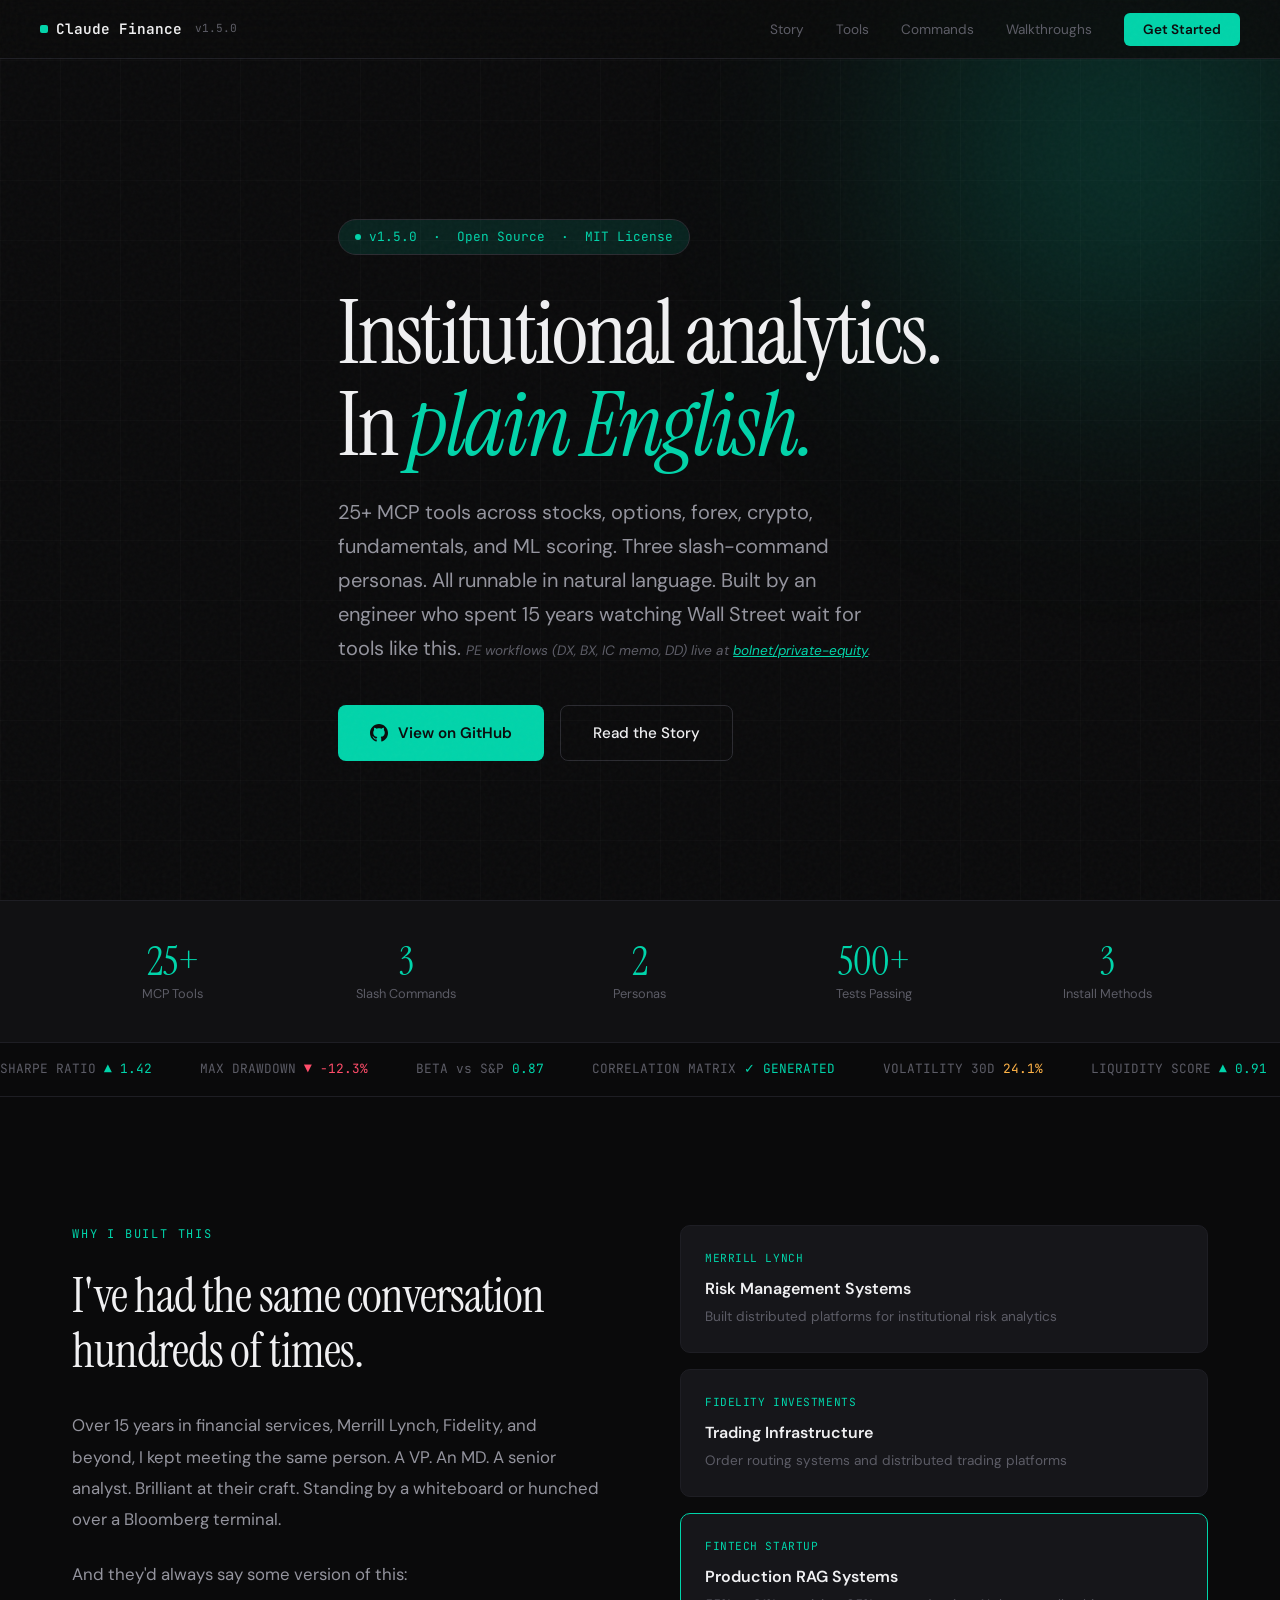
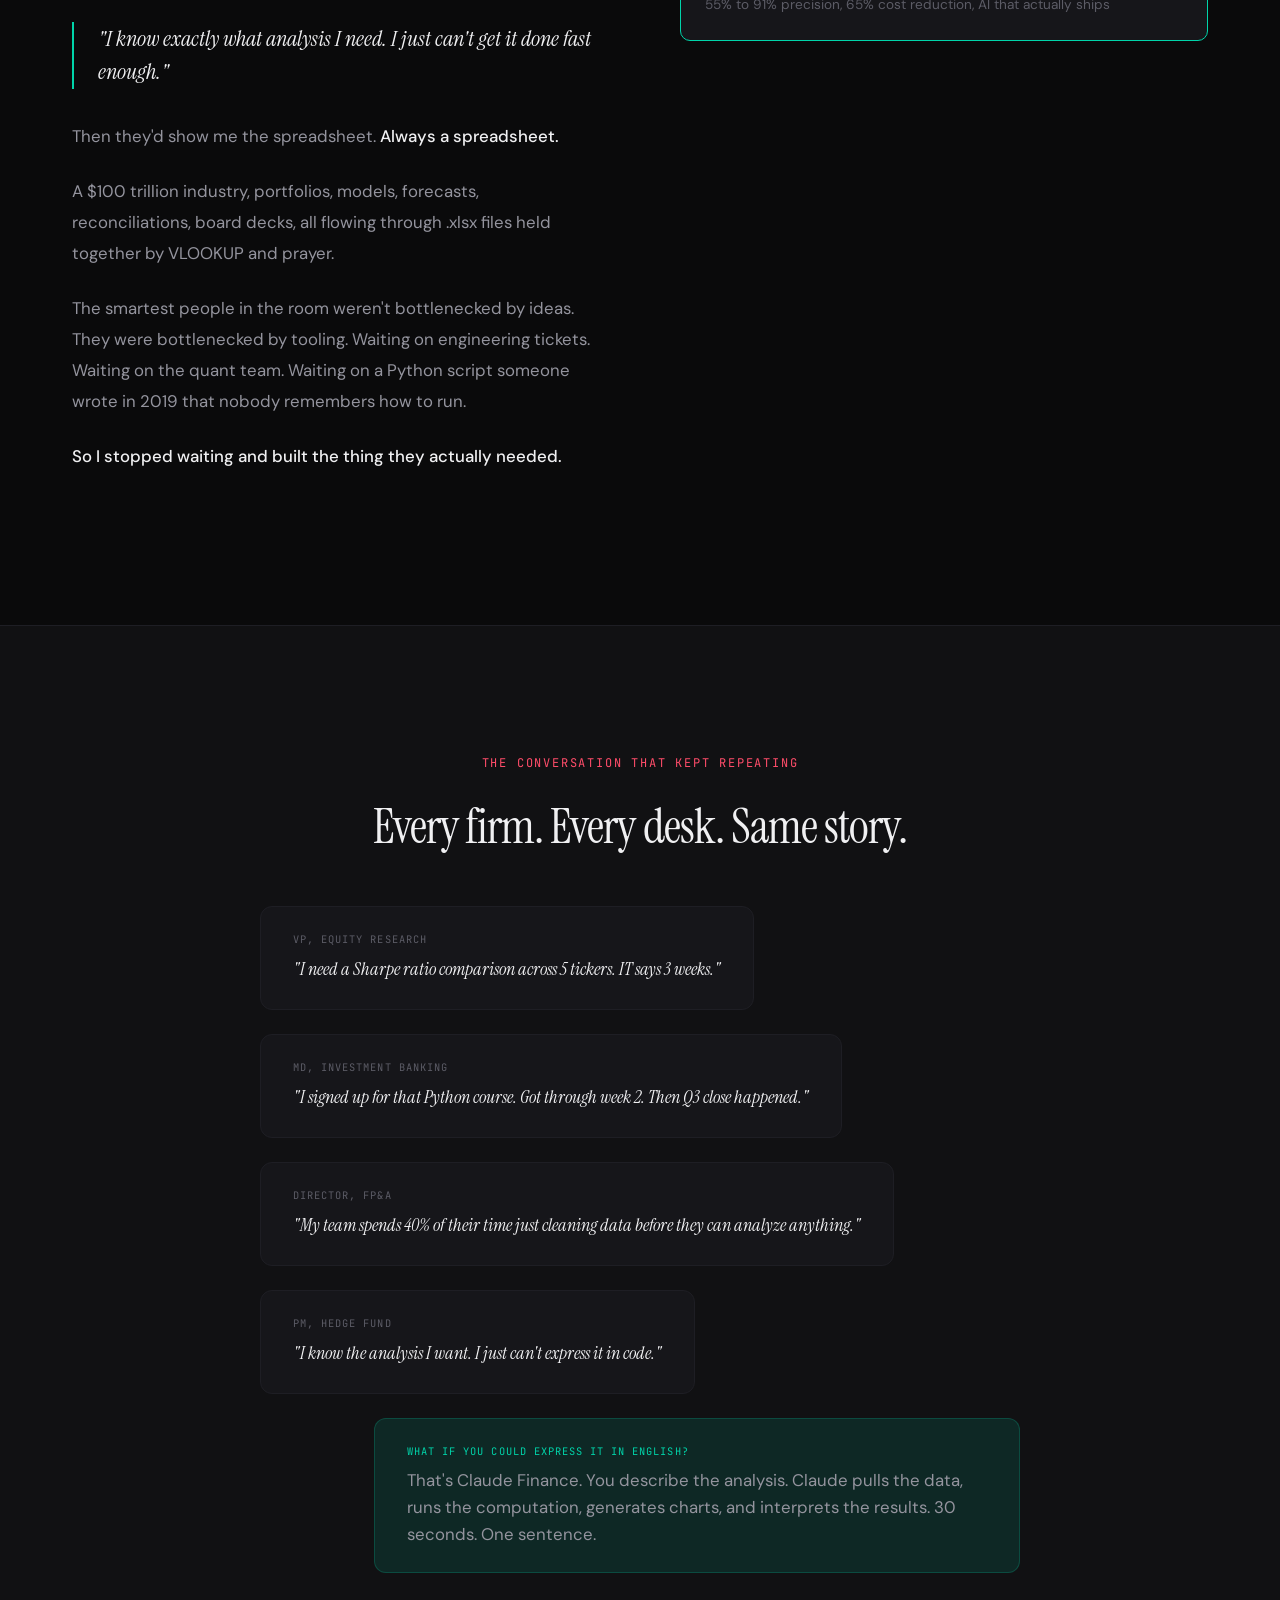
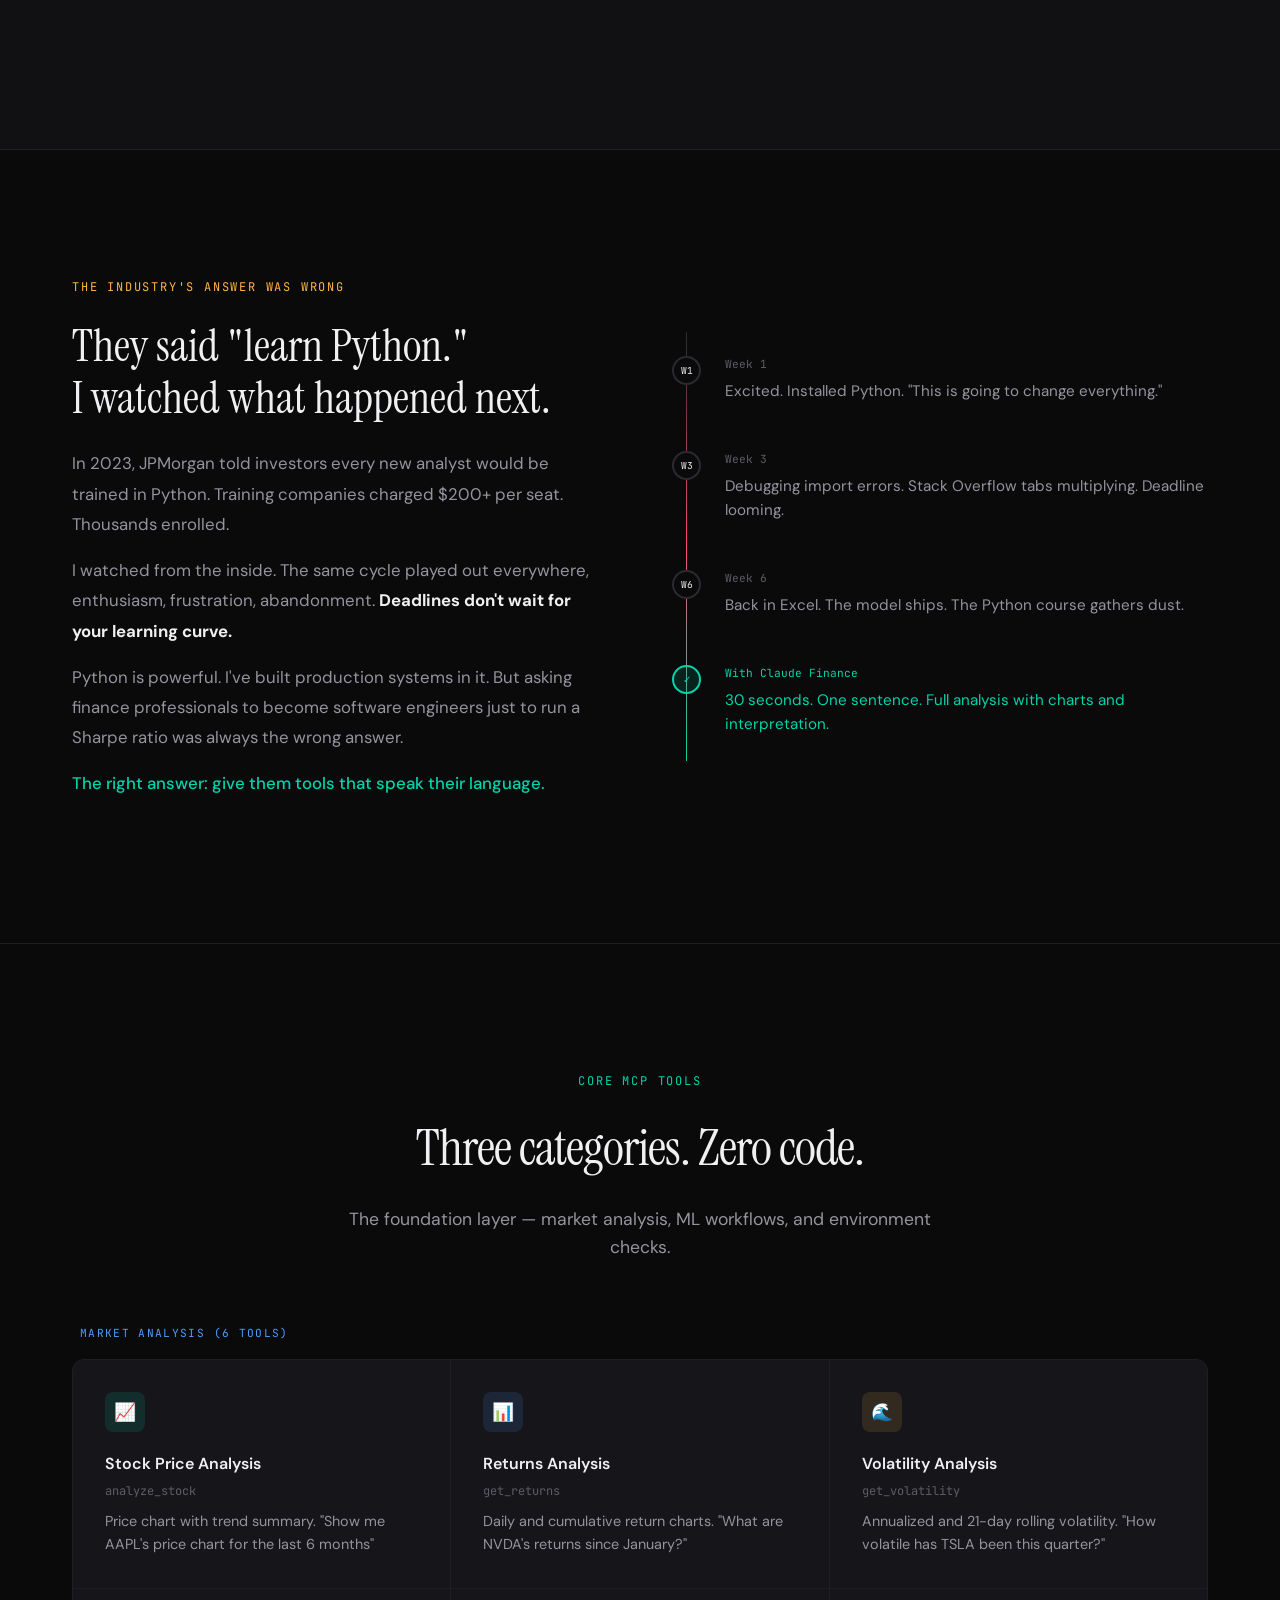
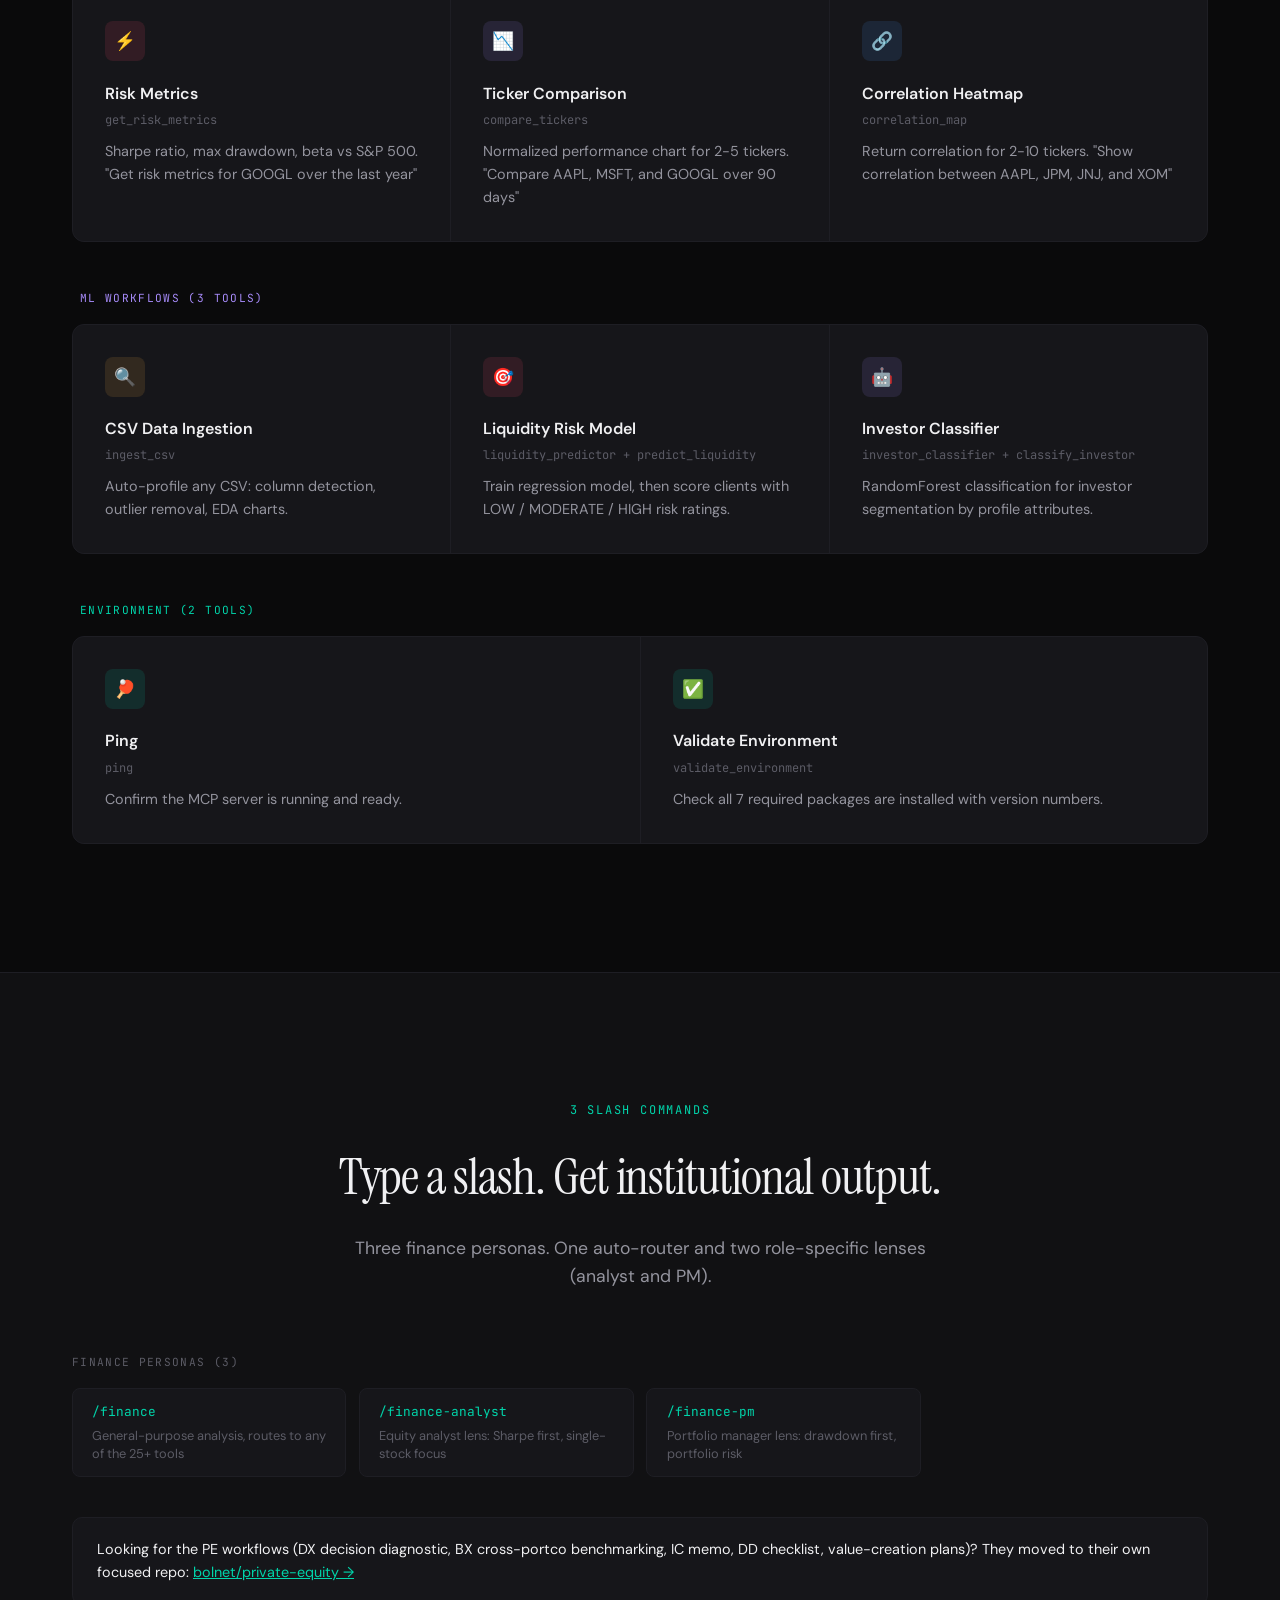
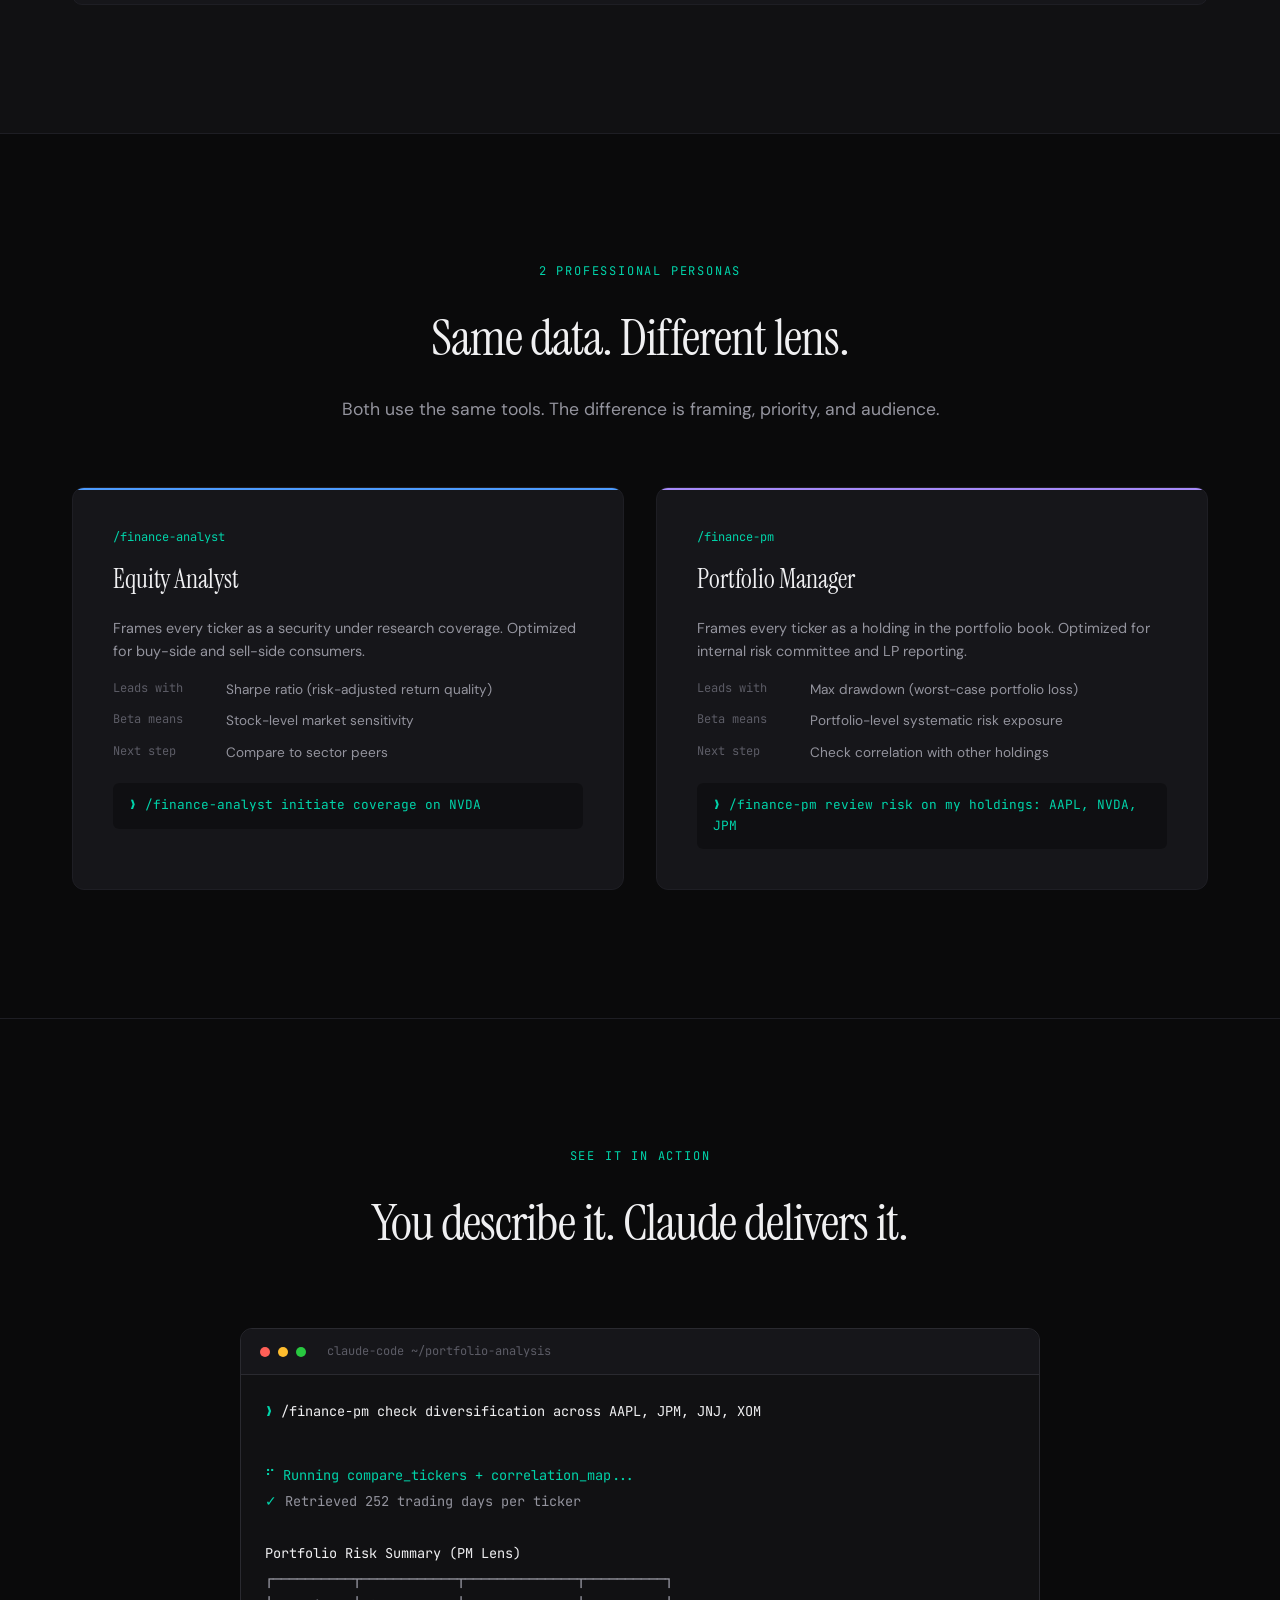
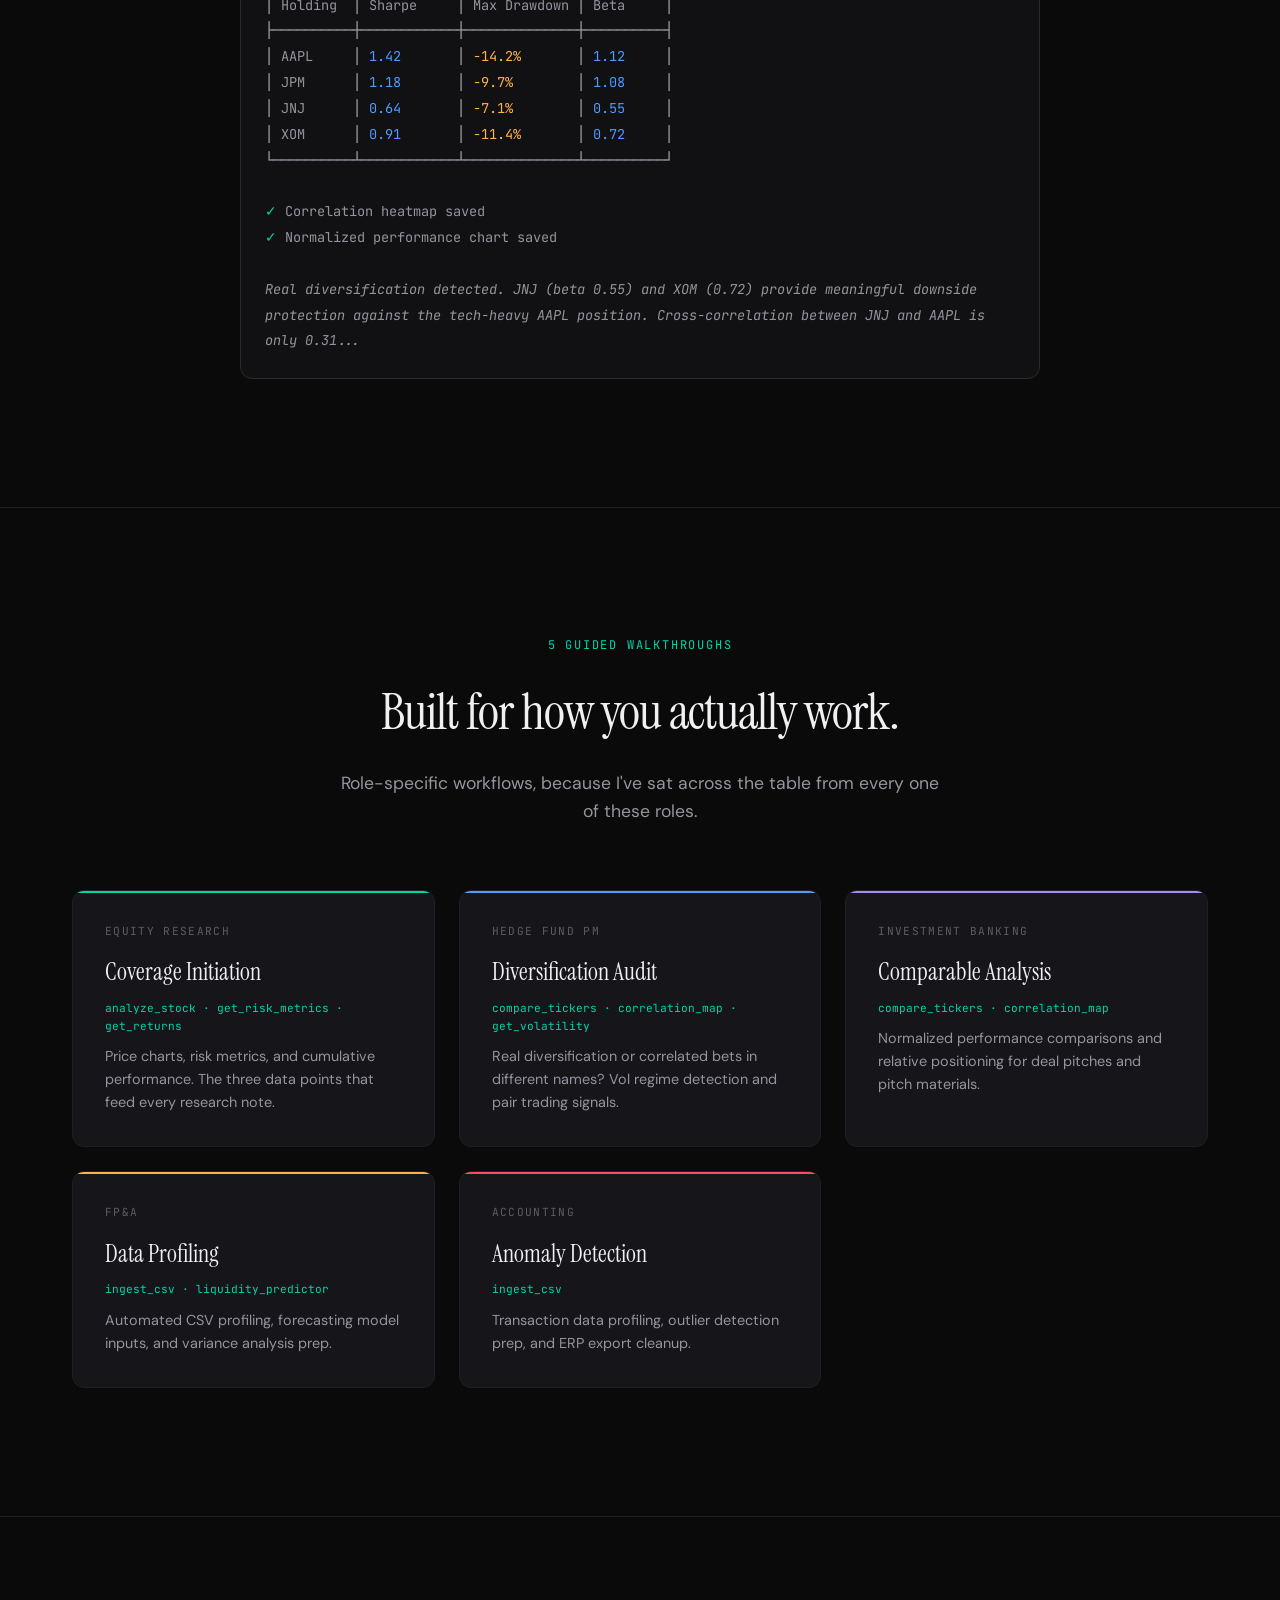
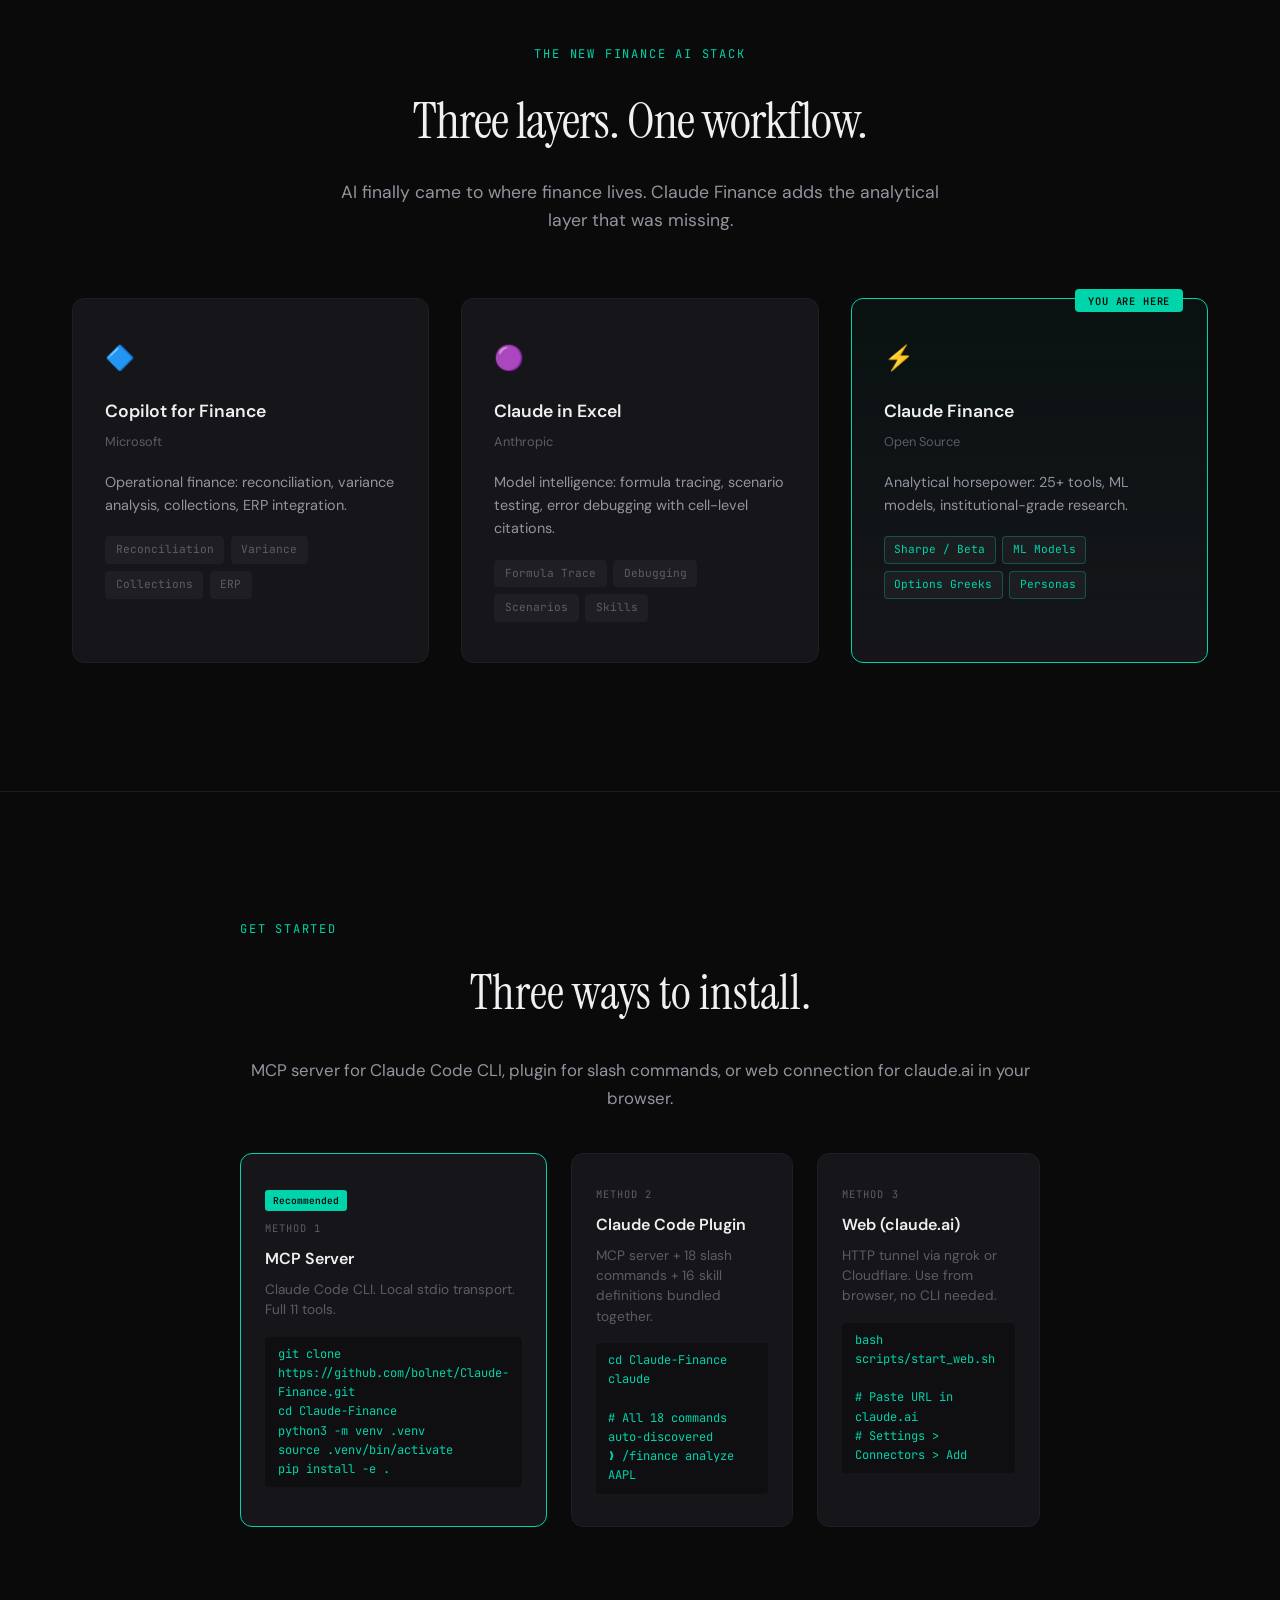
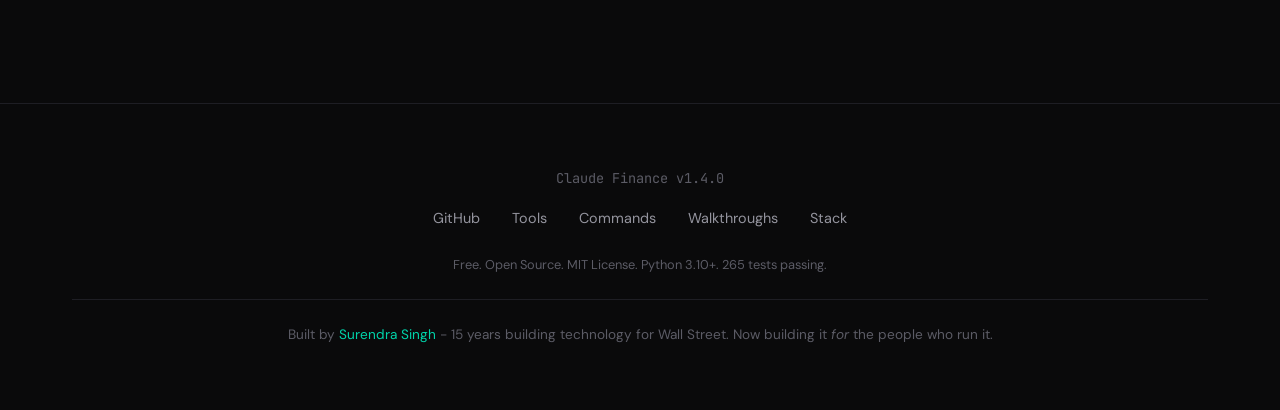
==== commit 9189da7e: "chore: extract PE module to bolnet/private-equity PE workflows (DX decision diagnostic, BX cross-por" ====
--- a/docs/index.html
+++ b/docs/index.html
@@ -4,7 +4,7 @@
 <meta charset="UTF-8">
 <meta name="viewport" content="width=device-width, initial-scale=1.0">
 <title>Claude Finance - Institutional-Grade Analytics in Plain English</title>
-<meta name="description" content="Open-source AI skill for Claude Code. 11 MCP tools, 18 slash commands, 15 PE workflows. No code required.">
+<meta name="description" content="Open-source AI skill for Claude Code. 25+ MCP tools across stocks, options, ML scoring, and risk analytics. No code required.">
 <link rel="preconnect" href="https://fonts.googleapis.com">
 <link rel="preconnect" href="https://fonts.gstatic.com" crossorigin>
 <link href="https://fonts.googleapis.com/css2?family=DM+Sans:ital,opsz,wght@0,9..40,300;0,9..40,400;0,9..40,500;0,9..40,600;0,9..40,700;1,9..40,300;1,9..40,400&family=JetBrains+Mono:wght@400;500;600&family=Instrument+Serif:ital@0;1&display=swap" rel="stylesheet">
@@ -255,7 +255,7 @@
 .footer-author { margin-top: 1.5rem; padding-top: 1.5rem; border-top: 1px solid var(--border-subtle); font-size: 0.85rem; color: var(--text-muted); }
 .footer-author a { color: var(--accent); text-decoration: none; }
 
-/* MODULES (DX + BX) */
+/* (Module section removed — PE moved to bolnet/private-equity) */
 .modules { padding: 8rem 0; border-bottom: 1px solid var(--border-subtle); background: var(--bg-secondary); position: relative; }
 .modules-intro { text-align: center; margin-bottom: 4rem; }
 .modules-grid { display: grid; grid-template-columns: 1fr 1fr; gap: 2rem; }
@@ -310,7 +310,6 @@
       <li><a href="#story">Story</a></li>
       <li><a href="#tools">Tools</a></li>
       <li><a href="#commands">Commands</a></li>
-      <li><a href="#modules">Modules</a></li>
       <li><a href="#roles">Walkthroughs</a></li>
       <li><a href="#install" class="nav-cta">Get Started</a></li>
     </ul>
@@ -324,7 +323,7 @@
     <div class="hero-content">
       <div class="badge">v1.5.0 &nbsp;·&nbsp; Open Source &nbsp;·&nbsp; MIT License</div>
       <h1>Institutional analytics.<br>In <em>plain English.</em></h1>
-      <p class="hero-sub">40+ MCP tools. 21 slash commands. 15 PE workflows. Plus two premium modules — DX decision diagnostic and BX cross-portco benchmarking. All runnable in natural language. Built by an engineer who spent 15 years watching Wall Street wait for tools like this.</p>
+      <p class="hero-sub">25+ MCP tools across stocks, options, forex, crypto, fundamentals, and ML scoring. Three slash-command personas. All runnable in natural language. Built by an engineer who spent 15 years watching Wall Street wait for tools like this. <em style="color: var(--text-muted); font-size: 0.85rem;">PE workflows (DX, BX, IC memo, DD) live at <a href="https://github.com/bolnet/private-equity" style="color: var(--accent);">bolnet/private-equity</a>.</em></p>
       <div class="hero-actions">
         <a href="https://github.com/bolnet/claude-finance" class="btn-primary">
           <svg width="18" height="18" viewBox="0 0 24 24" fill="currentColor"><path d="M12 0c-6.626 0-12 5.373-12 12 0 5.302 3.438 9.8 8.207 11.387.599.111.793-.261.793-.577v-2.234c-3.338.726-4.033-1.416-4.033-1.416-.546-1.387-1.333-1.756-1.333-1.756-1.089-.745.083-.729.083-.729 1.205.084 1.839 1.237 1.839 1.237 1.07 1.834 2.807 1.304 3.492.997.107-.775.418-1.305.762-1.604-2.665-.305-5.467-1.334-5.467-5.931 0-1.311.469-2.381 1.236-3.221-.124-.303-.535-1.524.117-3.176 0 0 1.008-.322 3.301 1.23.957-.266 1.983-.399 3.003-.404 1.02.005 2.047.138 3.006.404 2.291-1.552 3.297-1.23 3.297-1.23.653 1.653.242 2.874.118 3.176.77.84 1.235 1.911 1.235 3.221 0 4.609-2.807 5.624-5.479 5.921.43.372.823 1.102.823 2.222v3.293c0 .319.192.694.801.576 4.765-1.589 8.199-6.086 8.199-11.386 0-6.627-5.373-12-12-12z"/></svg>
@@ -340,10 +339,10 @@
 <div class="stats-bar">
   <div class="container">
     <div class="stats-grid">
-      <div><div class="stat-big">40+</div><div class="stat-desc">MCP Tools</div></div>
-      <div><div class="stat-big">21</div><div class="stat-desc">Slash Commands</div></div>
-      <div><div class="stat-big">15</div><div class="stat-desc">PE Workflows</div></div>
-      <div><div class="stat-big">700+</div><div class="stat-desc">Tests Passing</div></div>
+      <div><div class="stat-big">25+</div><div class="stat-desc">MCP Tools</div></div>
+      <div><div class="stat-big">3</div><div class="stat-desc">Slash Commands</div></div>
+      <div><div class="stat-big">2</div><div class="stat-desc">Personas</div></div>
+      <div><div class="stat-big">500+</div><div class="stat-desc">Tests Passing</div></div>
       <div><div class="stat-big">3</div><div class="stat-desc">Install Methods</div></div>
     </div>
   </div>
@@ -479,7 +478,7 @@
     <div class="section-header">
       <span class="section-label">Core MCP Tools</span>
       <h2>Three categories. Zero code.</h2>
-      <p>The foundation layer — market analysis, ML workflows, and environment checks. 30+ more tools power the DX and BX modules below.</p>
+      <p>The foundation layer — market analysis, ML workflows, and environment checks.</p>
     </div>
 
     <div class="tools-category">
@@ -572,110 +571,25 @@
 <section class="commands" id="commands">
   <div class="container">
     <div class="section-header">
-      <span class="section-label">21 Slash Commands</span>
+      <span class="section-label">3 Slash Commands</span>
       <h2>Type a slash. Get institutional output.</h2>
-      <p>3 finance personas, 15 private-equity workflows, and 3 analytical-module commands that trigger the DX and BX pipelines.</p>
+      <p>Three finance personas. One auto-router and two role-specific lenses (analyst and PM).</p>
     </div>
 
     <div class="cmd-section-label">Finance Personas (3)</div>
     <div class="cmd-grid">
-      <div class="cmd-chip"><div class="cmd-name">/finance</div><div class="cmd-desc">General-purpose analysis, routes to any of the 40+ tools</div></div>
+      <div class="cmd-chip"><div class="cmd-name">/finance</div><div class="cmd-desc">General-purpose analysis, routes to any of the 25+ tools</div></div>
       <div class="cmd-chip"><div class="cmd-name">/finance-analyst</div><div class="cmd-desc">Equity analyst lens: Sharpe first, single-stock focus</div></div>
       <div class="cmd-chip"><div class="cmd-name">/finance-pm</div><div class="cmd-desc">Portfolio manager lens: drawdown first, portfolio risk</div></div>
     </div>
 
-    <div class="cmd-section-label">Private Equity Workflows (15)</div>
-    <div class="cmd-grid">
-      <div class="cmd-chip"><div class="cmd-name">/source</div><div class="cmd-desc">Source PE deal targets</div></div>
-      <div class="cmd-chip"><div class="cmd-name">/screen-deal</div><div class="cmd-desc">Screen against fund criteria</div></div>
-      <div class="cmd-chip"><div class="cmd-name">/dd-checklist</div><div class="cmd-desc">Sector-tailored DD checklist</div></div>
-      <div class="cmd-chip"><div class="cmd-name">/dd-prep</div><div class="cmd-desc">DD meeting prep + red flags</div></div>
-      <div class="cmd-chip"><div class="cmd-name">/ic-memo</div><div class="cmd-desc">Investment Committee memo</div></div>
-      <div class="cmd-chip"><div class="cmd-name">/public-comps</div><div class="cmd-desc">Public market comp analysis</div></div>
-      <div class="cmd-chip"><div class="cmd-name">/returns</div><div class="cmd-desc">IRR/MOIC with sensitivity</div></div>
-      <div class="cmd-chip"><div class="cmd-name">/portfolio</div><div class="cmd-desc">Portfolio KPI dashboards</div></div>
-      <div class="cmd-chip"><div class="cmd-name">/unit-economics</div><div class="cmd-desc">ARR cohorts, LTV/CAC</div></div>
-      <div class="cmd-chip"><div class="cmd-name">/value-creation</div><div class="cmd-desc">EBITDA bridges, 100-day plans</div></div>
-      <div class="cmd-chip"><div class="cmd-name">/liquidity-risk</div><div class="cmd-desc">ML-powered risk scoring</div></div>
-      <div class="cmd-chip"><div class="cmd-name">/market-risk</div><div class="cmd-desc">Sharpe, drawdown, beta scan</div></div>
-      <div class="cmd-chip"><div class="cmd-name">/score-prospect</div><div class="cmd-desc">ML classifier for prospects</div></div>
-      <div class="cmd-chip"><div class="cmd-name">/profile-pipeline</div><div class="cmd-desc">CRM CSV profiling + EDA</div></div>
-      <div class="cmd-chip"><div class="cmd-name">/ai-readiness</div><div class="cmd-desc">Portfolio company AI audit</div></div>
-    </div>
-
-    <div class="cmd-section-label">Analytical Modules (3)</div>
-    <div class="cmd-grid">
-      <div class="cmd-chip"><div class="cmd-name">/diagnose-decisions</div><div class="cmd-desc">DX — top cross-section decisions + EBITDA uplift</div></div>
-      <div class="cmd-chip"><div class="cmd-name">/benchmark-corpus</div><div class="cmd-desc">BX — cross-portco ranking + archetype index</div></div>
-      <div class="cmd-chip"><div class="cmd-name">/benchmark-trend</div><div class="cmd-desc">BX — within-portco time-series, closed vs new</div></div>
-    </div>
-  </div>
-</section>
-
-<!-- DX + BX MODULES -->
-<section class="modules" id="modules">
-  <div class="container">
-    <div class="section-header">
-      <span class="section-label">Featured Modules</span>
-      <h2>Two pipelines. Two answers a sponsor actually wants.</h2>
-      <p>Built on the core tools. Ship in minutes what consulting firms scope as multi-month engagements.</p>
-    </div>
-
-    <div class="modules-grid">
-      <div class="module-card">
-        <div class="module-head">
-          <span class="module-badge">DX</span>
-          <h3>Decision-Optimization Diagnostic</h3>
-        </div>
-        <p class="module-lede">Ingest a portfolio company's CRM, ERP, or ops data and auto-identify the top repeatable, high-volume decisions being made badly — ranked by modeled EBITDA uplift. Ends in a defensible memo with counterfactuals, not a generic AI-readiness scorecard.</p>
-        <div class="module-pipeline">
-          <span class="pipe-stage">ingest</span>
-          <span class="pipe-arrow">→</span>
-          <span class="pipe-stage">segment stats</span>
-          <span class="pipe-arrow">→</span>
-          <span class="pipe-stage">time stability</span>
-          <span class="pipe-arrow">→</span>
-          <span class="pipe-stage">counterfactual</span>
-          <span class="pipe-arrow">→</span>
-          <span class="pipe-stage">evidence</span>
-          <span class="pipe-arrow">→</span>
-          <span class="pipe-stage">memo + report</span>
-        </div>
-        <div class="module-cta">
-          <code>/diagnose-decisions</code>
-          <span class="meta">7 MCP tools · HTML + Markdown output</span>
-        </div>
-        <a href="/app/" class="module-try">Try it on your data →</a>
-      </div>
-
-      <div class="module-card">
-        <div class="module-head">
-          <span class="module-badge">BX</span>
-          <h3>Cross-Portco Benchmarking</h3>
-        </div>
-        <p class="module-lede">Rank every portco against its fund peers by archetype. Track within-portco trend quarter-over-quarter — see what gaps closed, what risks are new. Ship the answer before the LP call, not after it.</p>
-        <div class="module-pipeline">
-          <span class="pipe-stage">ingest corpus</span>
-          <span class="pipe-arrow">→</span>
-          <span class="pipe-stage">archetype index</span>
-          <span class="pipe-arrow">→</span>
-          <span class="pipe-stage">peer group</span>
-          <span class="pipe-arrow">→</span>
-          <span class="pipe-stage">rank</span>
-          <span class="pipe-arrow">→</span>
-          <span class="pipe-stage">trend + delta</span>
-          <span class="pipe-arrow">→</span>
-          <span class="pipe-stage">report</span>
-        </div>
-        <div class="module-cta">
-          <code>/benchmark-corpus  ·  /benchmark-trend</code>
-          <span class="meta">8 MCP tools · cross-portco + time-series</span>
-        </div>
-        <a href="https://github.com/bolnet/claude-finance/tree/main/demo/regional_lenders" class="module-try">See the 5-lender demo →</a>
-      </div>
-    </div>
-  </div>
-</section>
+    <div style="margin-top: 2.5rem; padding: 1.25rem 1.5rem; border: 1px solid var(--border-subtle); border-radius: 10px; background: var(--bg-card); font-size: 0.9rem;">
+      Looking for the PE workflows (DX decision diagnostic, BX cross-portco benchmarking, IC memo, DD checklist, value-creation plans)? They moved to their own focused repo: <a href="https://github.com/bolnet/private-equity" style="color: var(--accent);">bolnet/private-equity →</a>
+    </div>
+  </div>
+</section>
+
+<!-- DX + BX MODULES (moved to bolnet/private-equity) -->
 
 <!-- PERSONAS -->
 <section class="personas" id="personas">
@@ -754,7 +668,7 @@
 <section class="roles" id="roles">
   <div class="container">
     <div class="section-header">
-      <span class="section-label">6 Guided Walkthroughs</span>
+      <span class="section-label">5 Guided Walkthroughs</span>
       <h2>Built for how you actually work.</h2>
       <p>Role-specific workflows, because I've sat across the table from every one of these roles.</p>
     </div>
@@ -788,12 +702,6 @@
         <h3>Anomaly Detection</h3>
         <div class="role-tools">ingest_csv</div>
         <p>Transaction data profiling, outlier detection prep, and ERP export cleanup.</p>
-      </div>
-      <div class="role-card">
-        <div class="role-title">Private Equity</div>
-        <h3>Due Diligence + ML</h3>
-        <div class="role-tools">ingest_csv · liquidity_predictor · investor_classifier</div>
-        <p>DD scoring, portfolio monitoring, LP segmentation. 15 dedicated slash commands.</p>
       </div>
     </div>
   </div>
@@ -831,11 +739,11 @@
         <div class="stack-icon">⚡</div>
         <h3>Claude Finance</h3>
         <div class="stack-by">Open Source</div>
-        <p>Analytical horsepower: 11 tools, 18 commands, ML models, institutional-grade research.</p>
+        <p>Analytical horsepower: 25+ tools, ML models, institutional-grade research.</p>
         <div class="stack-tags">
           <span class="stack-tag" style="border-color:rgba(0,212,170,0.3); color:var(--accent);">Sharpe / Beta</span>
           <span class="stack-tag" style="border-color:rgba(0,212,170,0.3); color:var(--accent);">ML Models</span>
-          <span class="stack-tag" style="border-color:rgba(0,212,170,0.3); color:var(--accent);">15 PE Workflows</span>
+          <span class="stack-tag" style="border-color:rgba(0,212,170,0.3); color:var(--accent);">Options Greeks</span>
           <span class="stack-tag" style="border-color:rgba(0,212,170,0.3); color:var(--accent);">Personas</span>
         </div>
       </div>
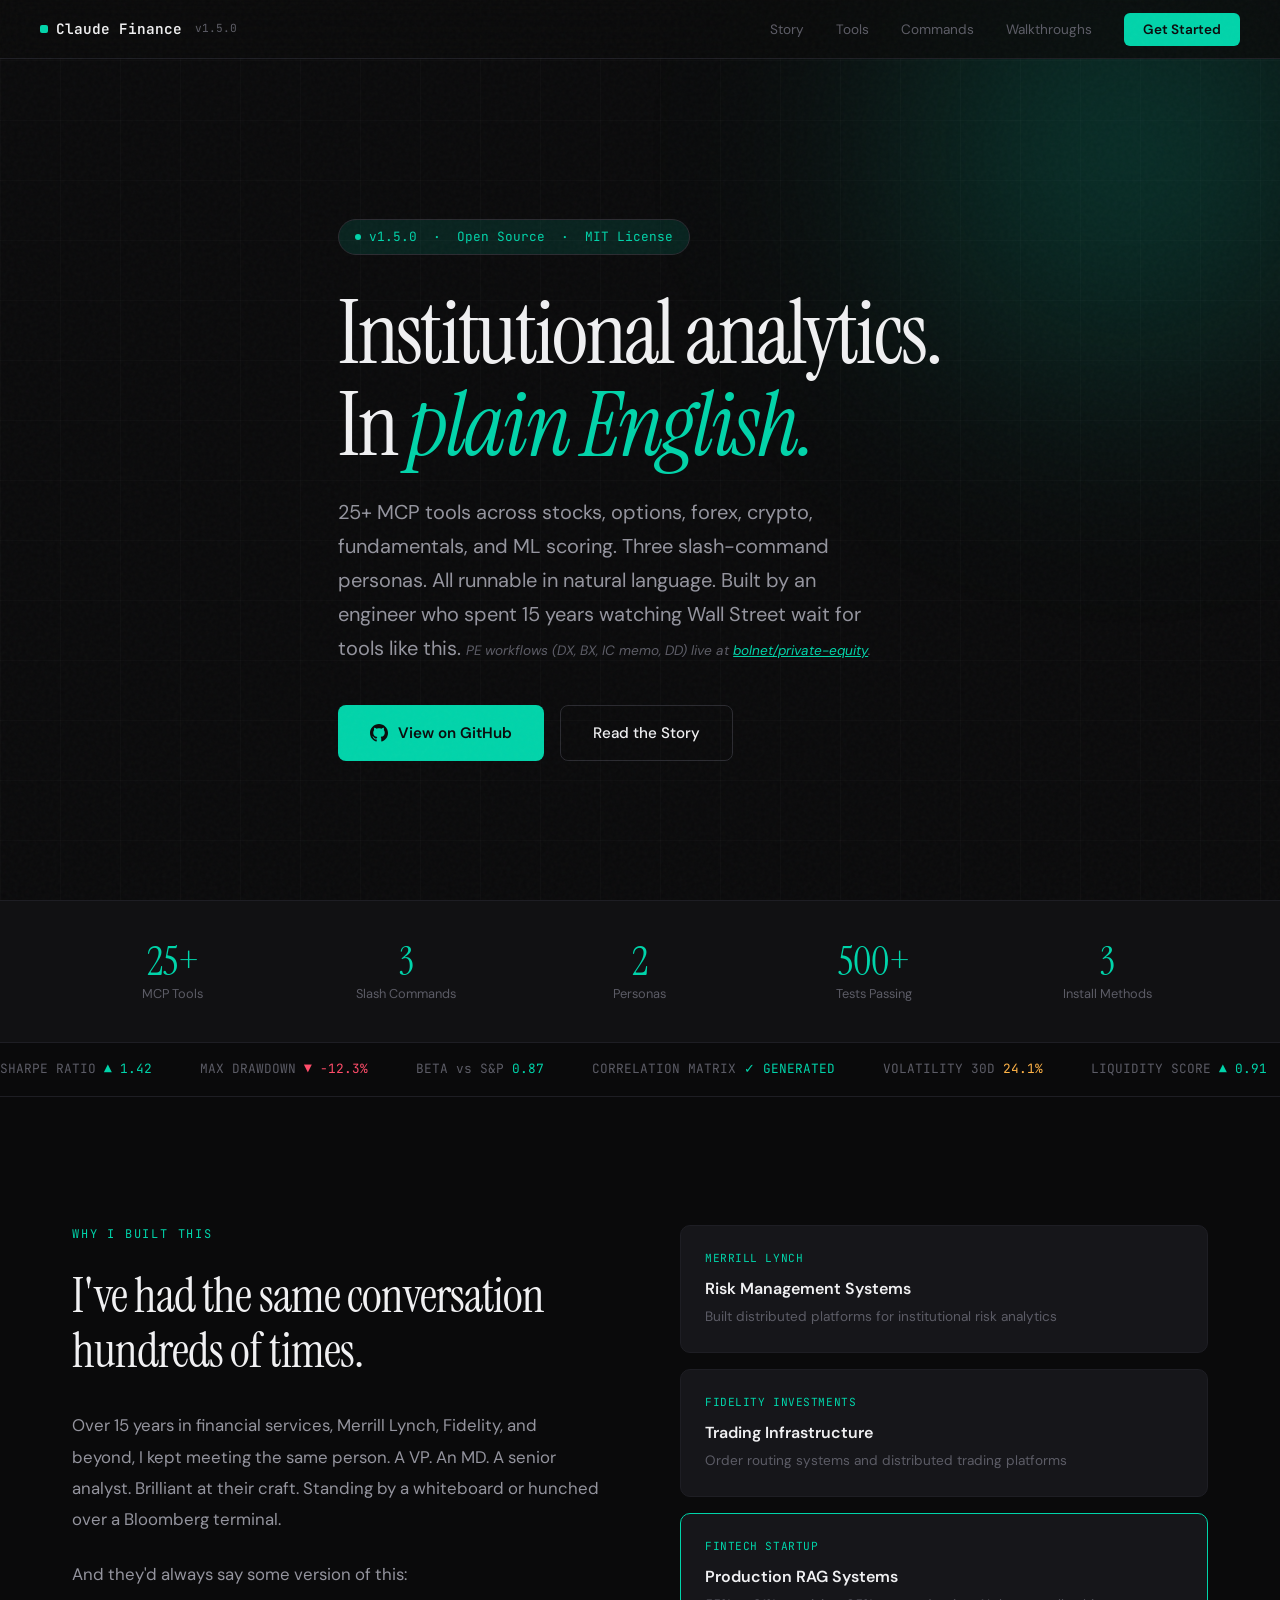
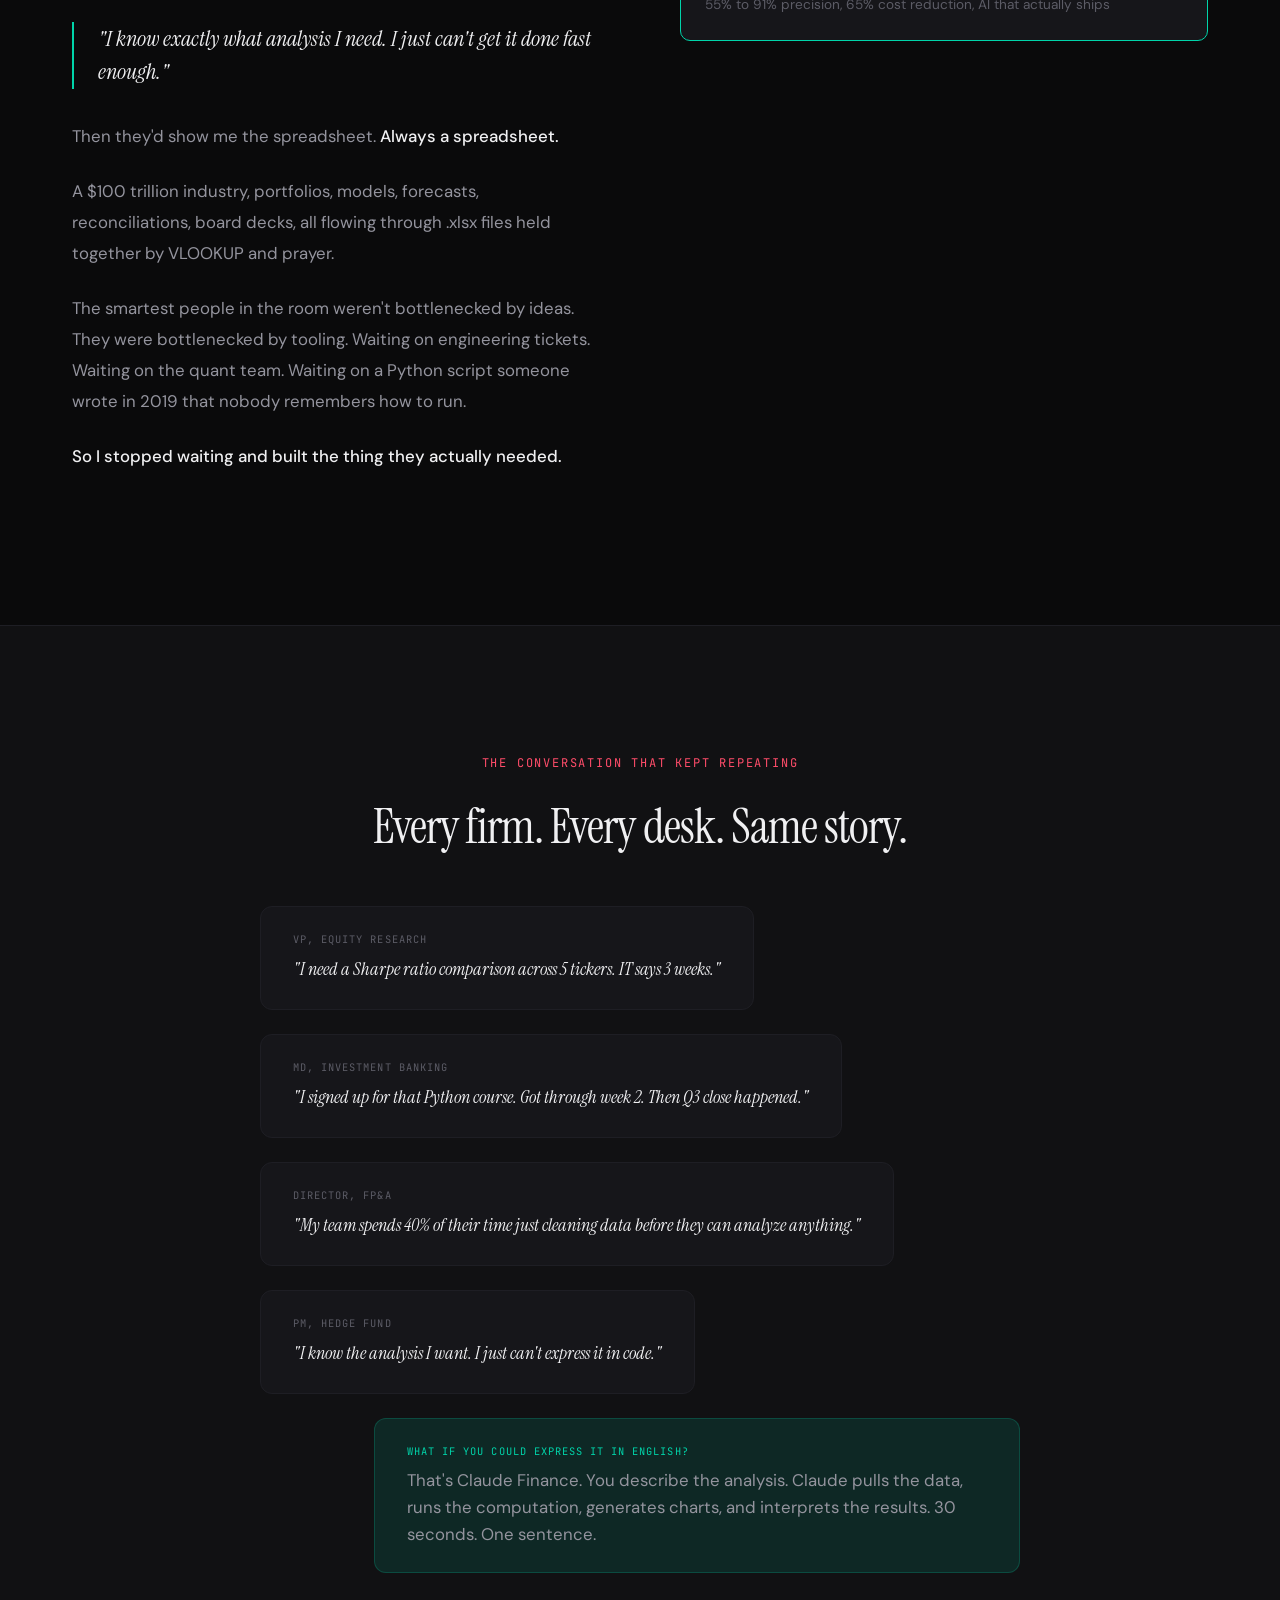
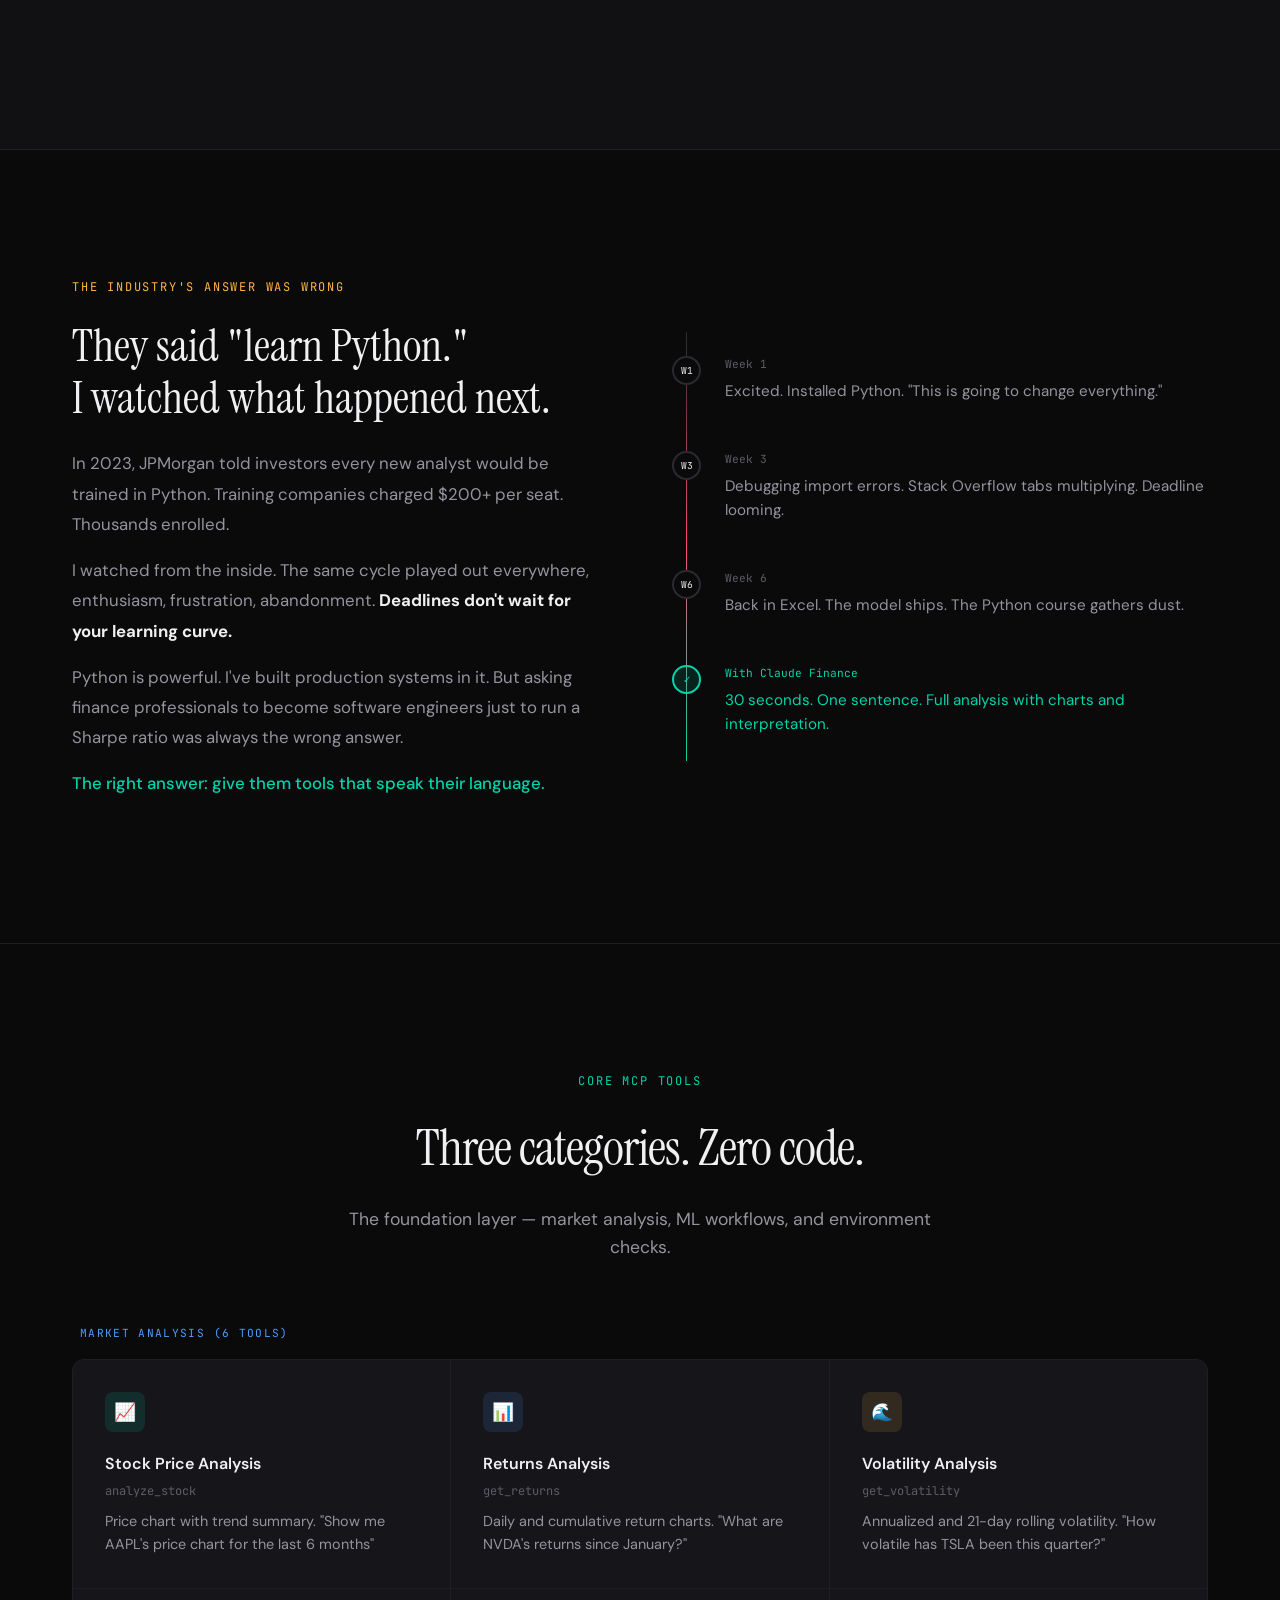
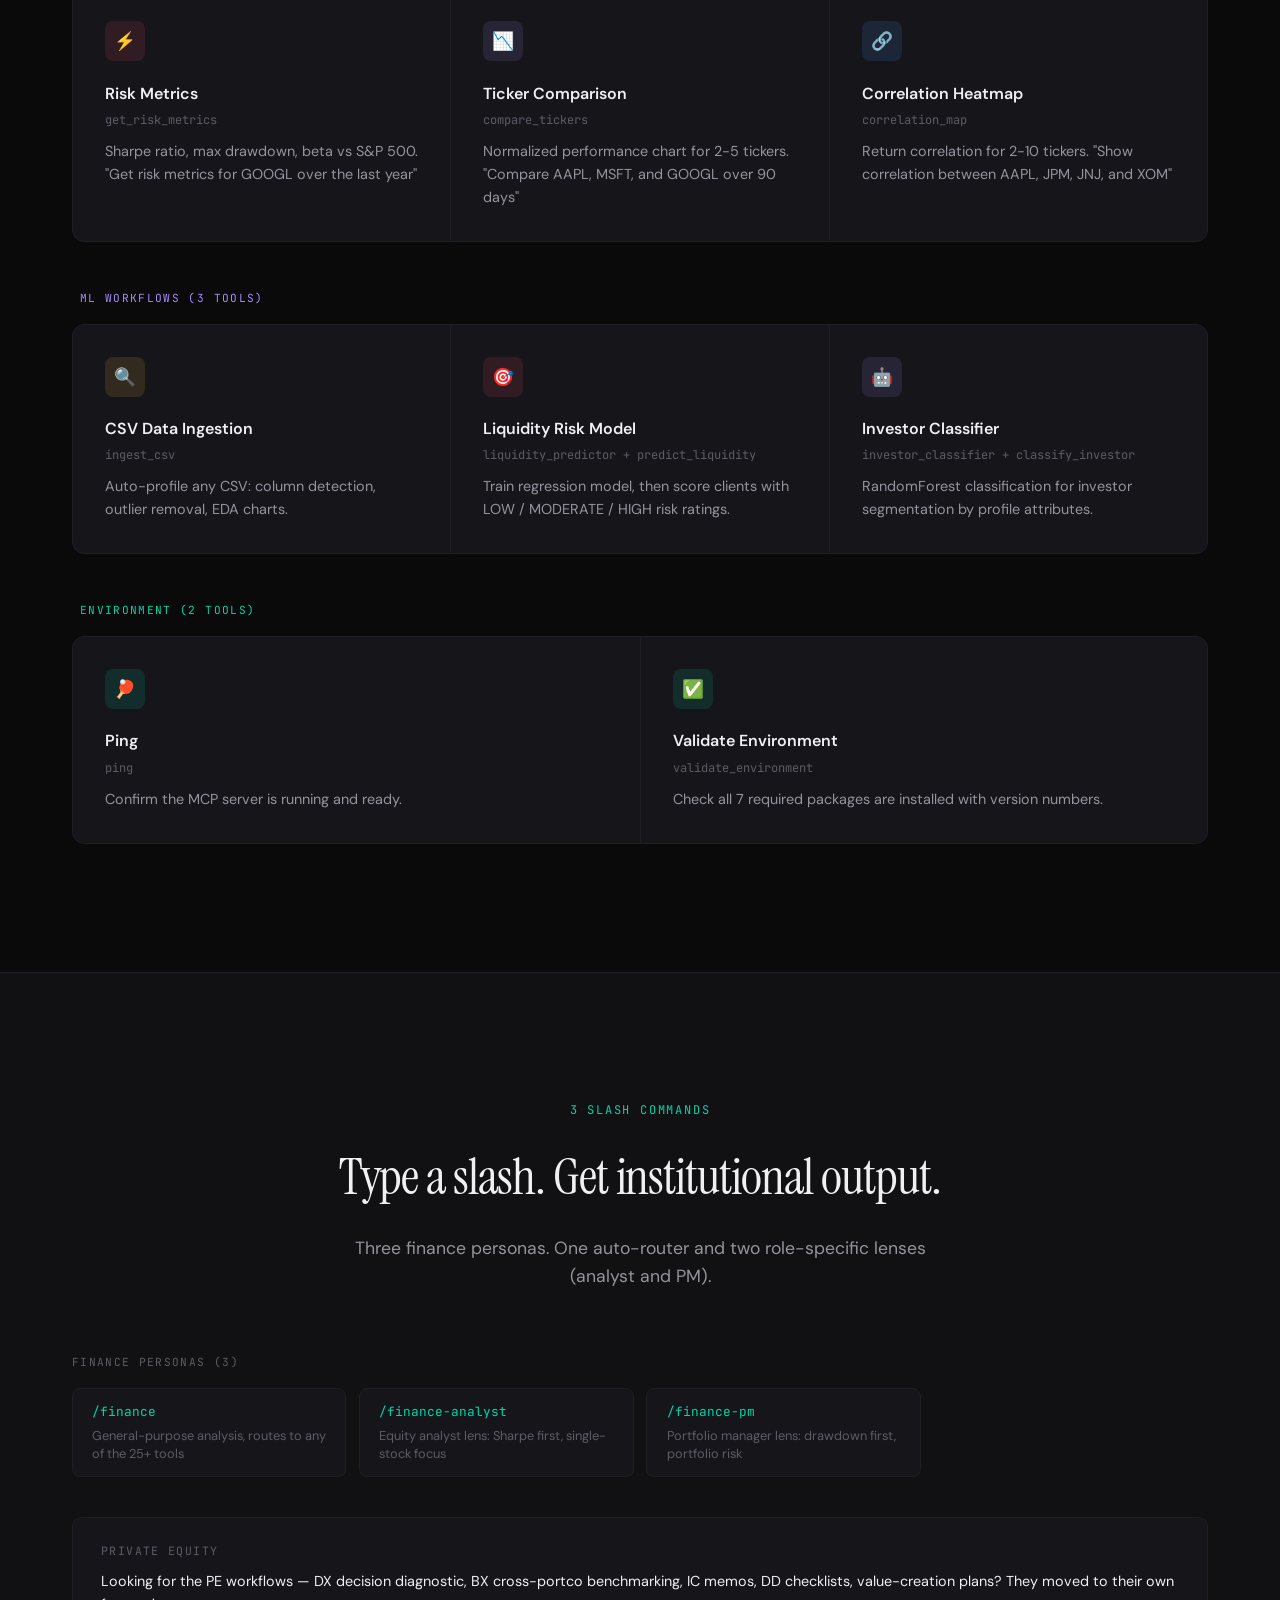
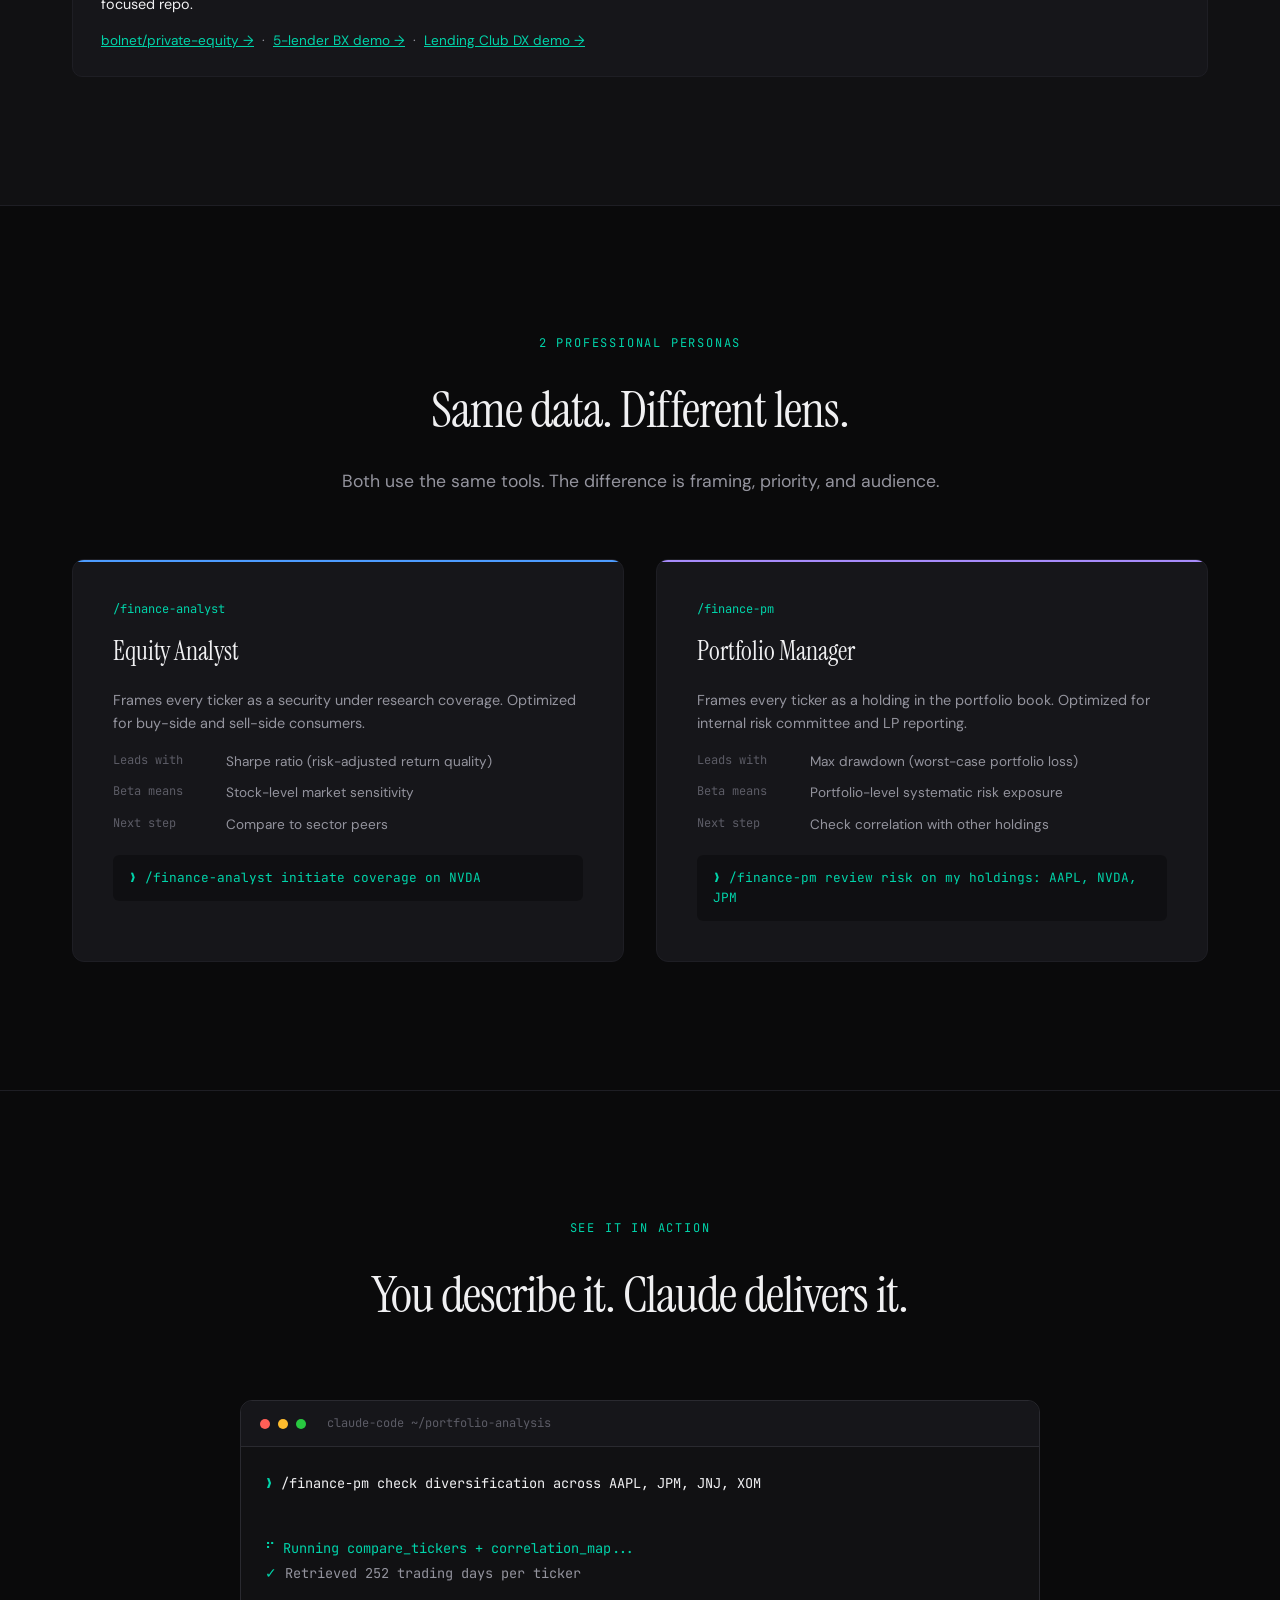
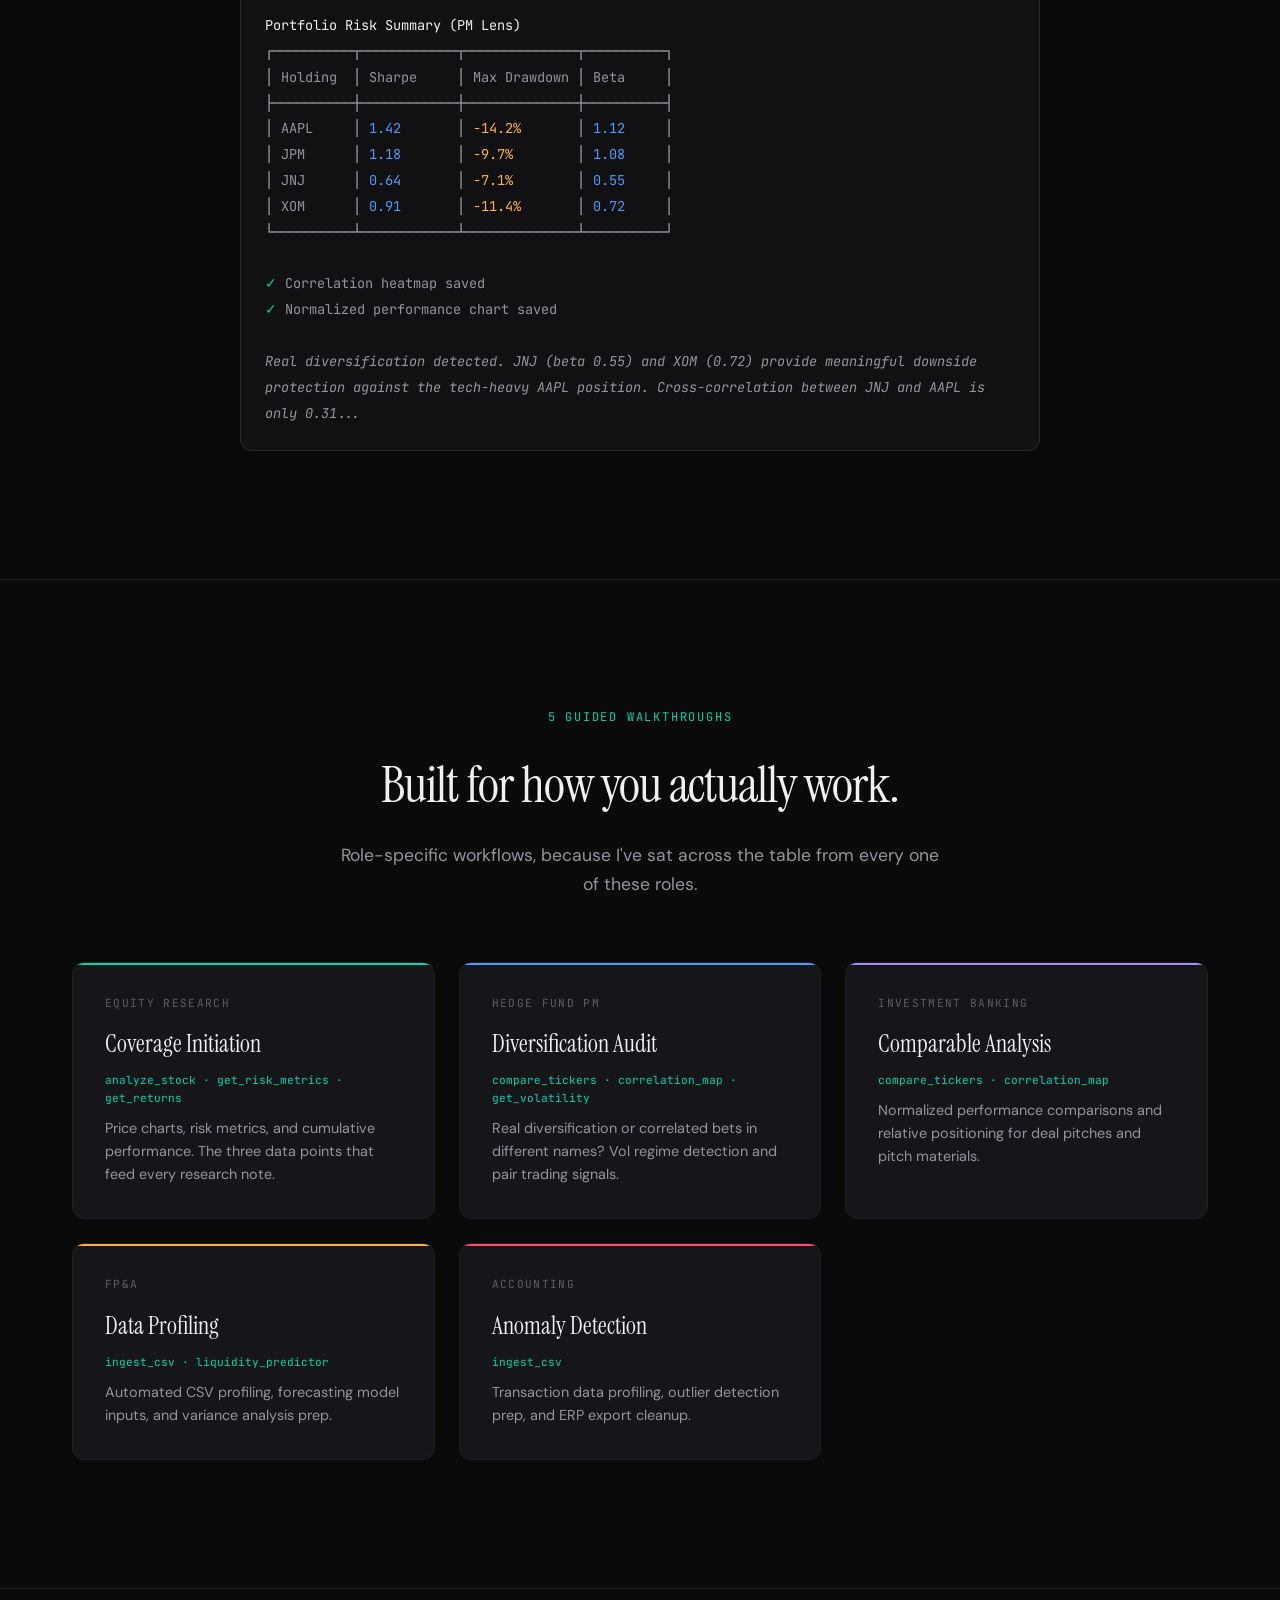
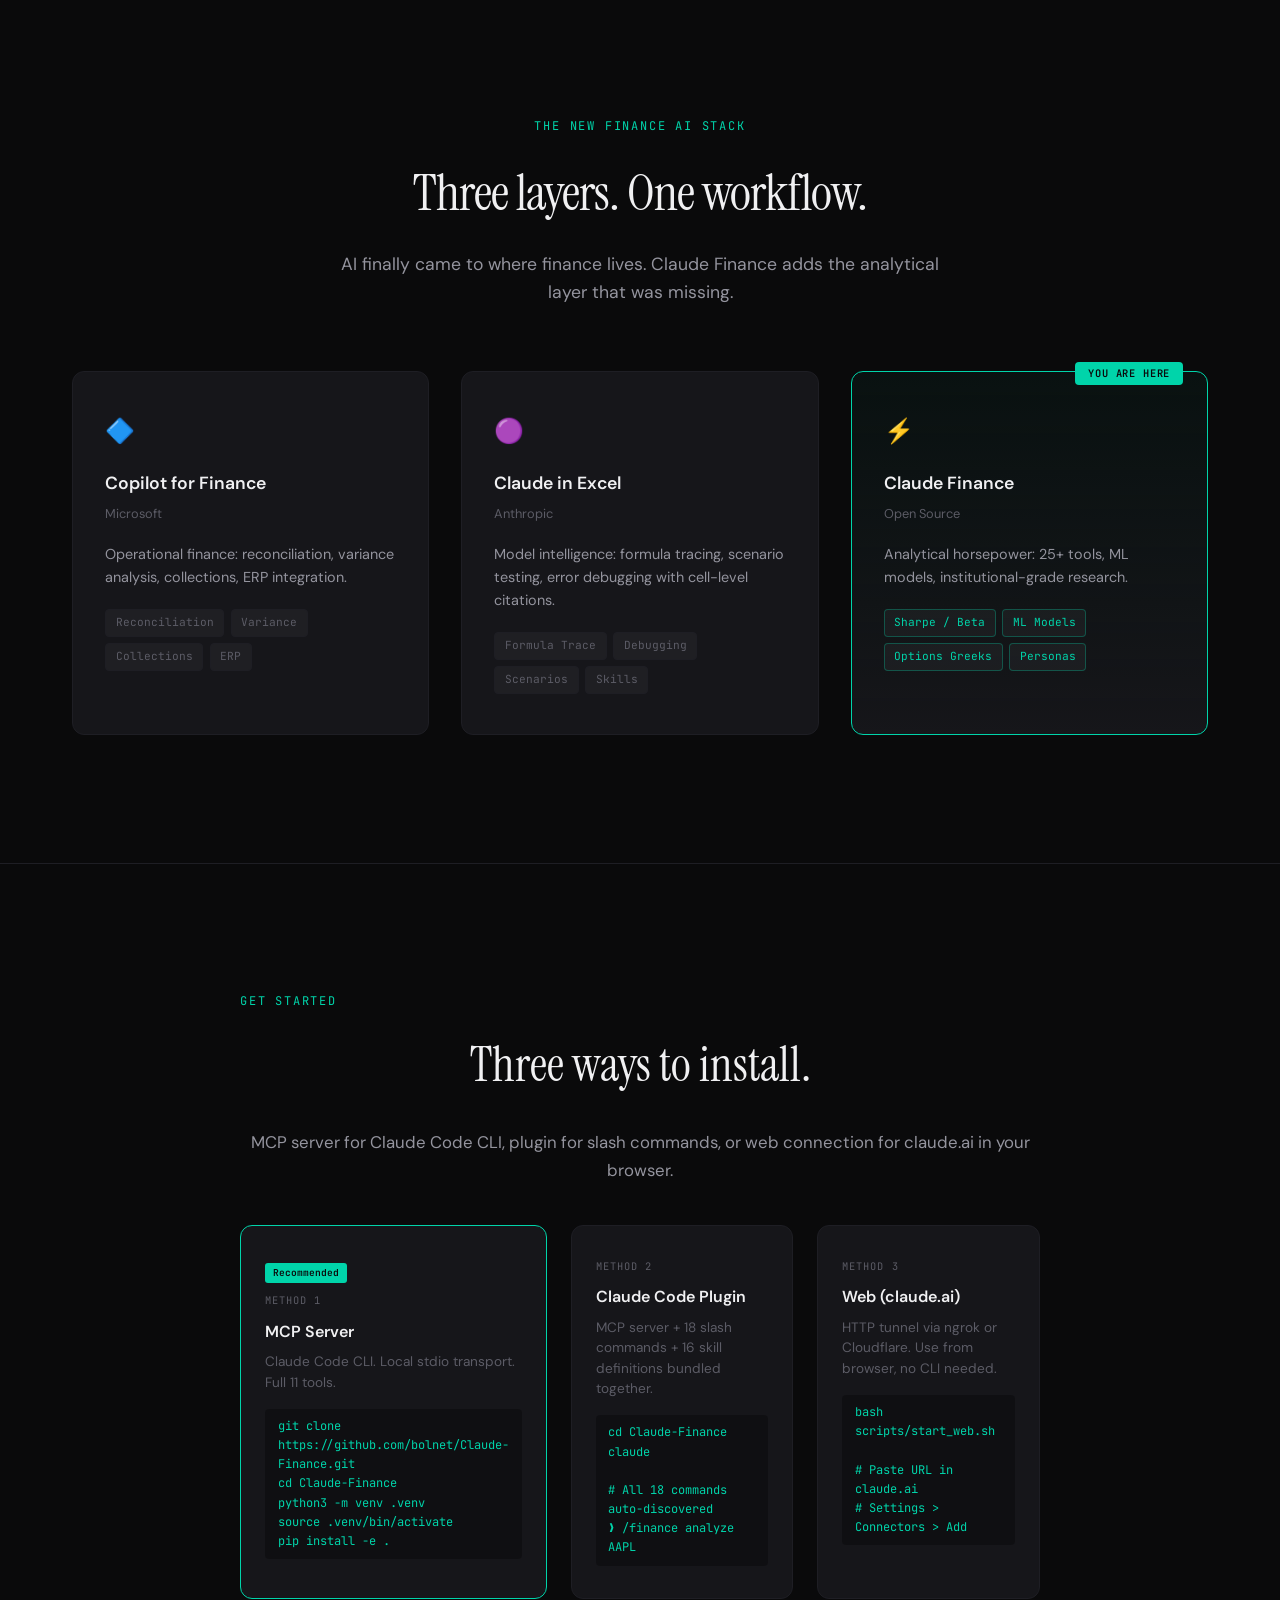
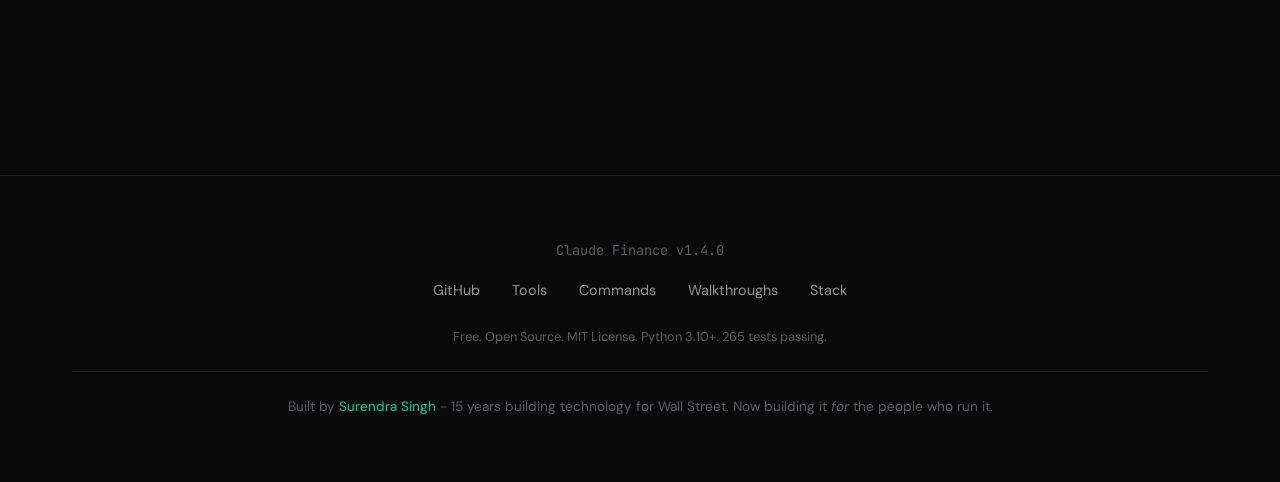
==== commit 414efe3c: "docs: surface PE demo links on the landing callout The strip removed the BX demo link from the BX mo" ====
--- a/docs/index.html
+++ b/docs/index.html
@@ -583,8 +583,16 @@
       <div class="cmd-chip"><div class="cmd-name">/finance-pm</div><div class="cmd-desc">Portfolio manager lens: drawdown first, portfolio risk</div></div>
     </div>
 
-    <div style="margin-top: 2.5rem; padding: 1.25rem 1.5rem; border: 1px solid var(--border-subtle); border-radius: 10px; background: var(--bg-card); font-size: 0.9rem;">
-      Looking for the PE workflows (DX decision diagnostic, BX cross-portco benchmarking, IC memo, DD checklist, value-creation plans)? They moved to their own focused repo: <a href="https://github.com/bolnet/private-equity" style="color: var(--accent);">bolnet/private-equity →</a>
+    <div style="margin-top: 2.5rem; padding: 1.5rem 1.75rem; border: 1px solid var(--border-subtle); border-radius: 10px; background: var(--bg-card); font-size: 0.9rem;">
+      <div style="margin-bottom: 0.65rem; font-family: 'JetBrains Mono', monospace; font-size: 0.72rem; text-transform: uppercase; letter-spacing: 0.12em; color: var(--text-muted);">Private Equity</div>
+      <p style="margin-bottom: 0.85rem;">Looking for the PE workflows — DX decision diagnostic, BX cross-portco benchmarking, IC memos, DD checklists, value-creation plans? They moved to their own focused repo.</p>
+      <p style="font-size: 0.85rem; color: var(--text-secondary);">
+        <a href="https://github.com/bolnet/private-equity" style="color: var(--accent);">bolnet/private-equity →</a>
+        &nbsp;·&nbsp;
+        <a href="https://github.com/bolnet/private-equity/tree/main/demo/regional_lenders" style="color: var(--accent);">5-lender BX demo →</a>
+        &nbsp;·&nbsp;
+        <a href="https://github.com/bolnet/private-equity/tree/main/demo/lending_club" style="color: var(--accent);">Lending Club DX demo →</a>
+      </p>
     </div>
   </div>
 </section>
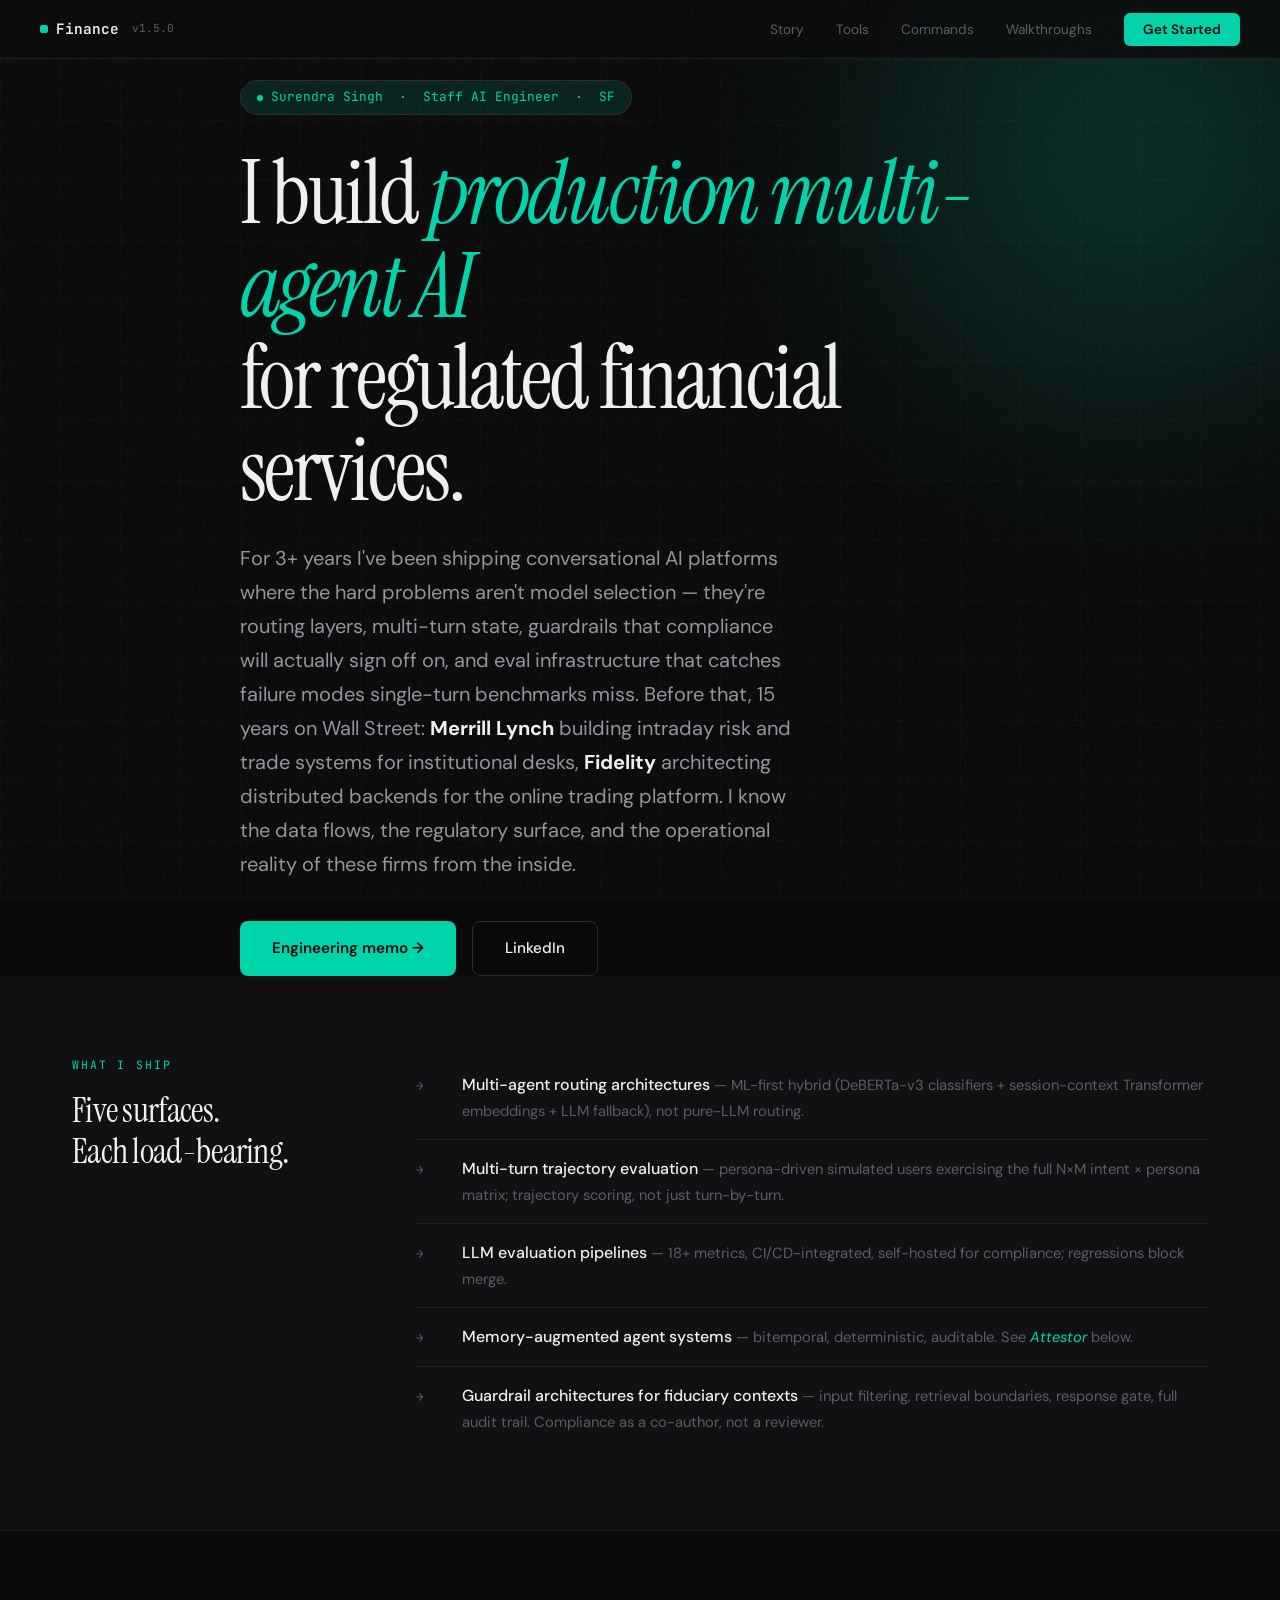
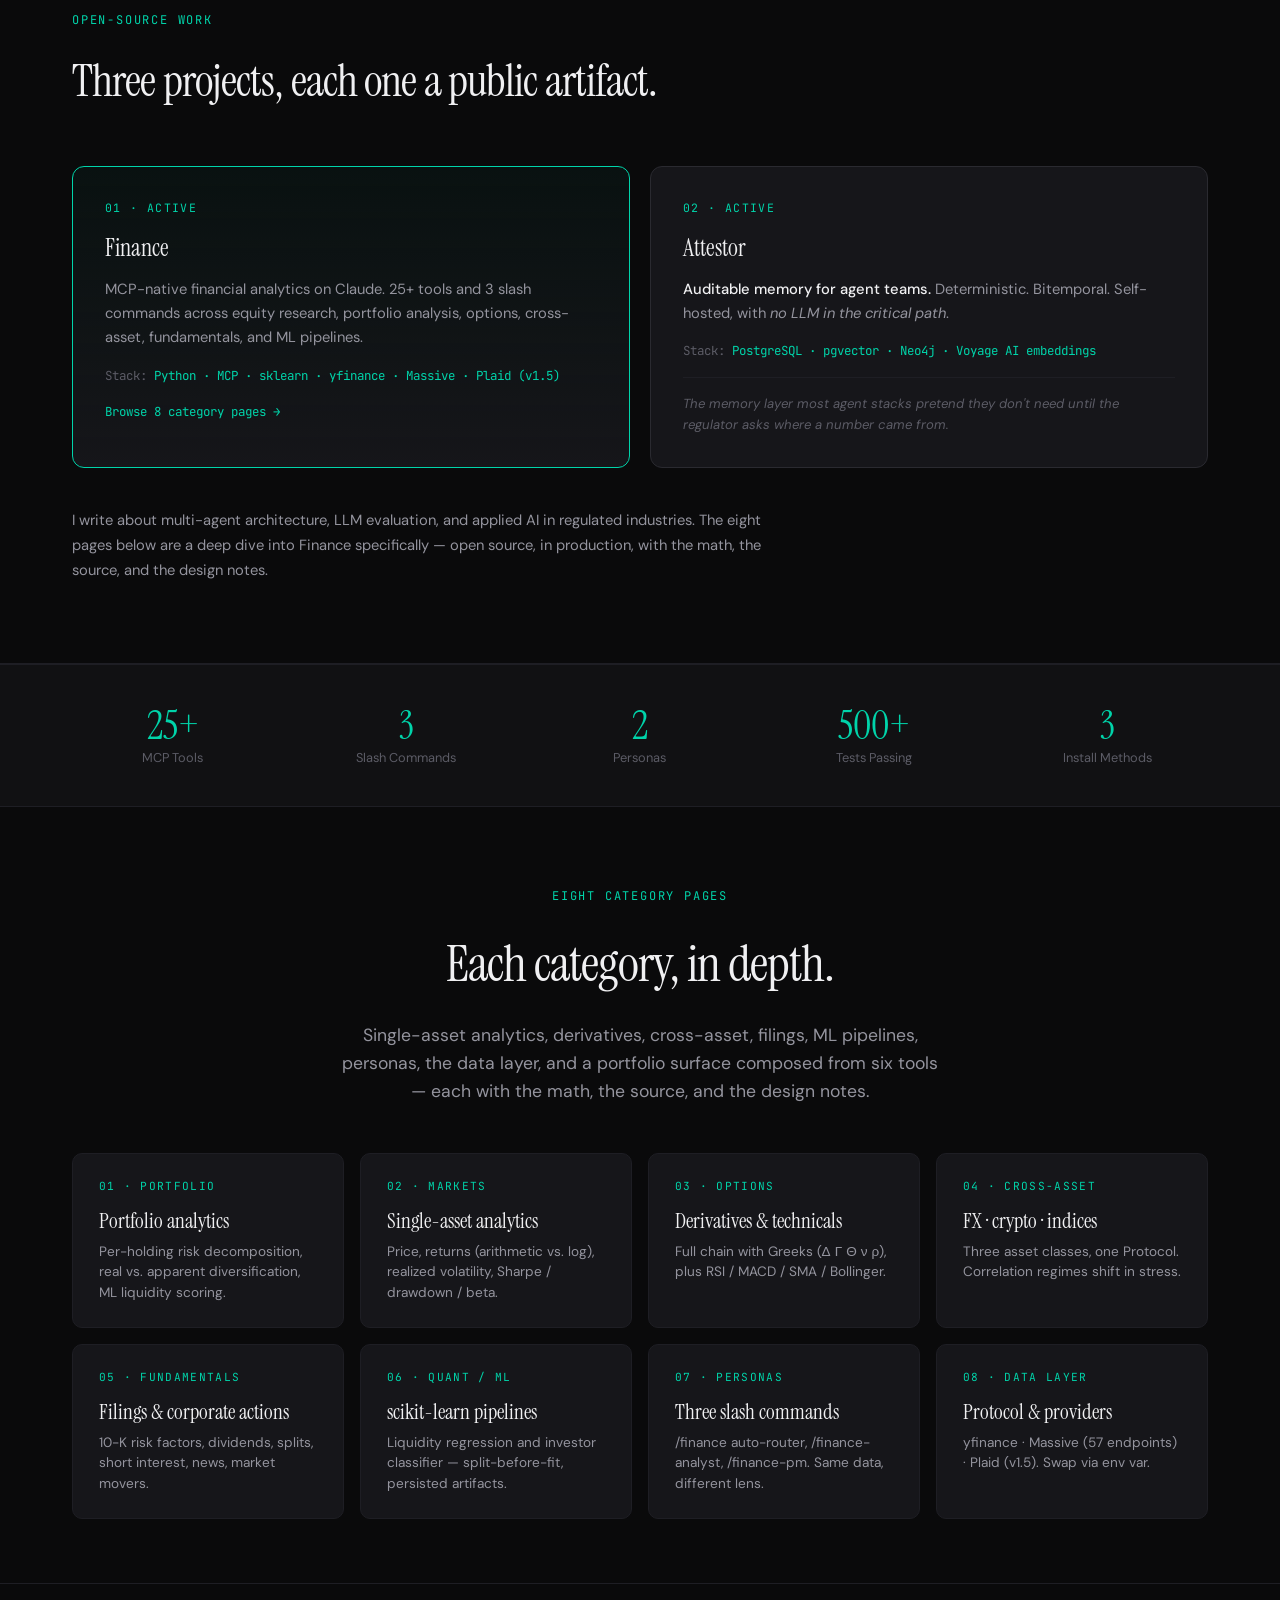
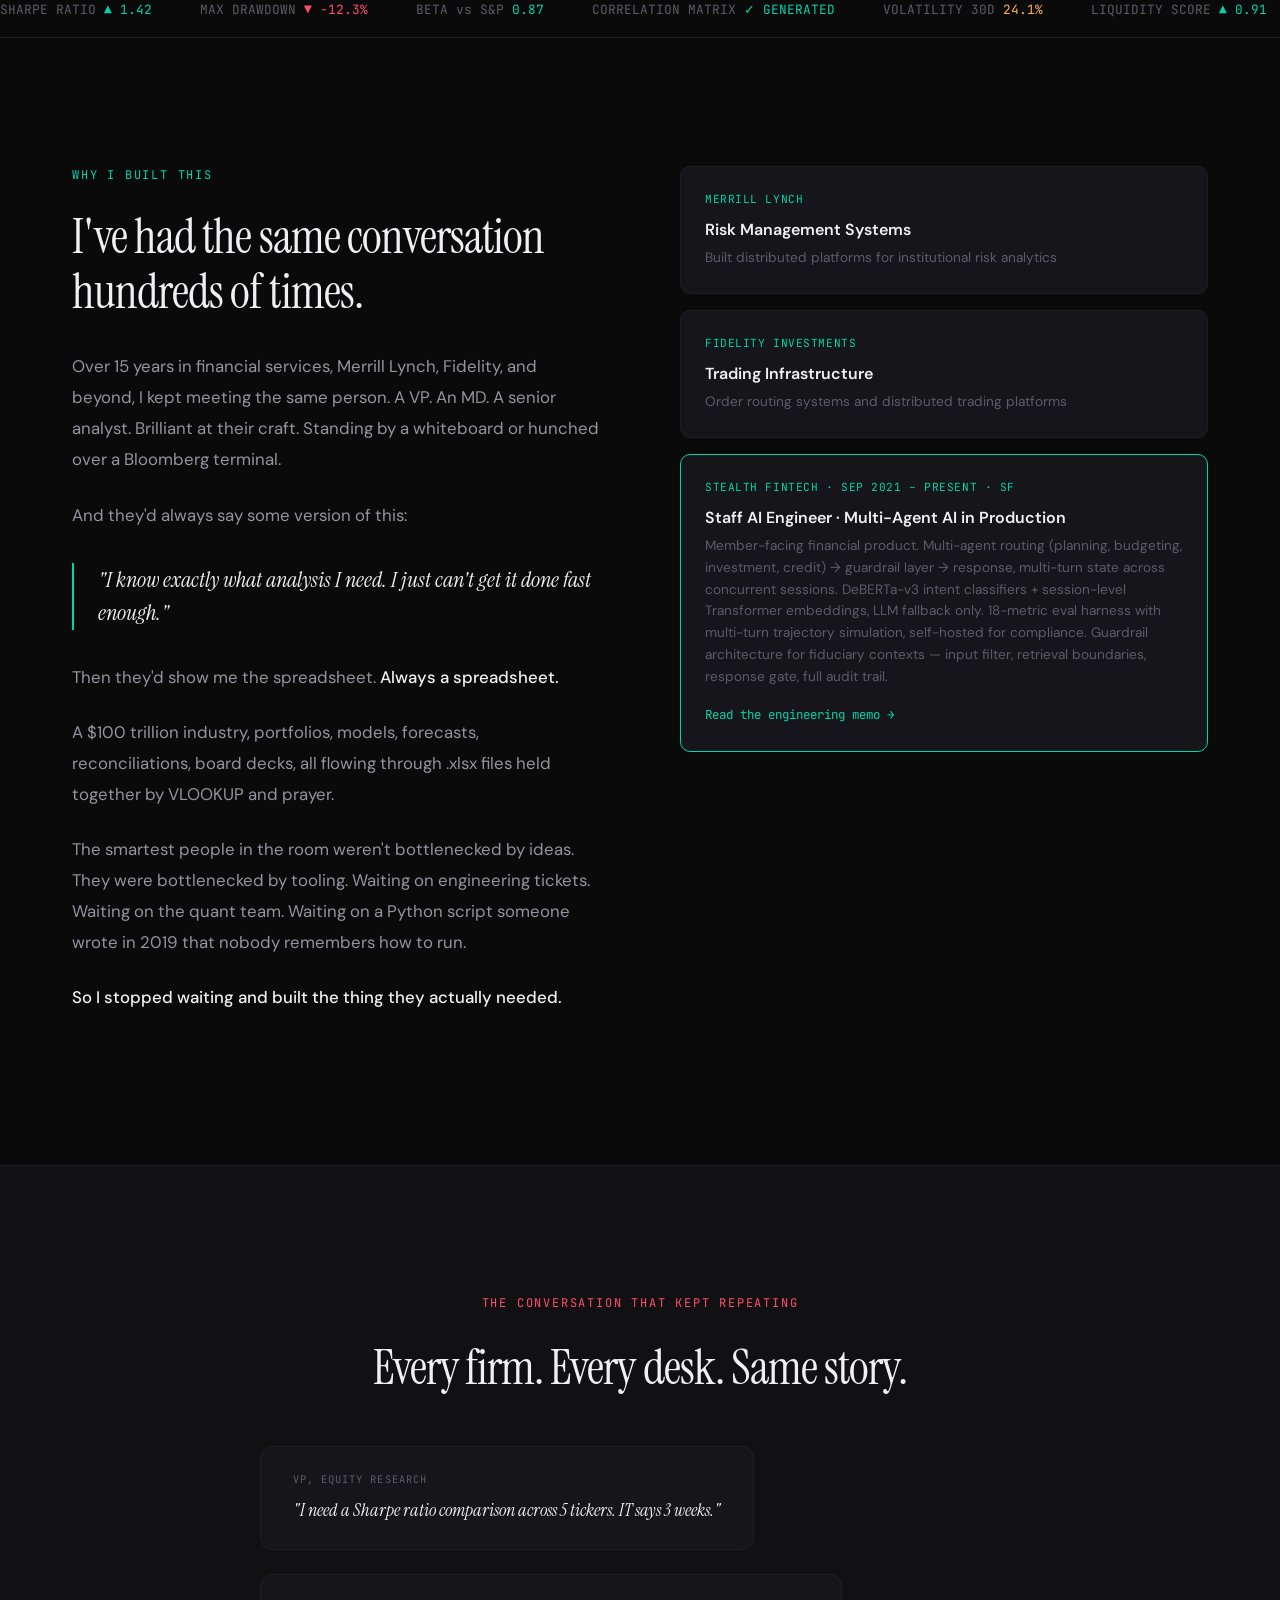
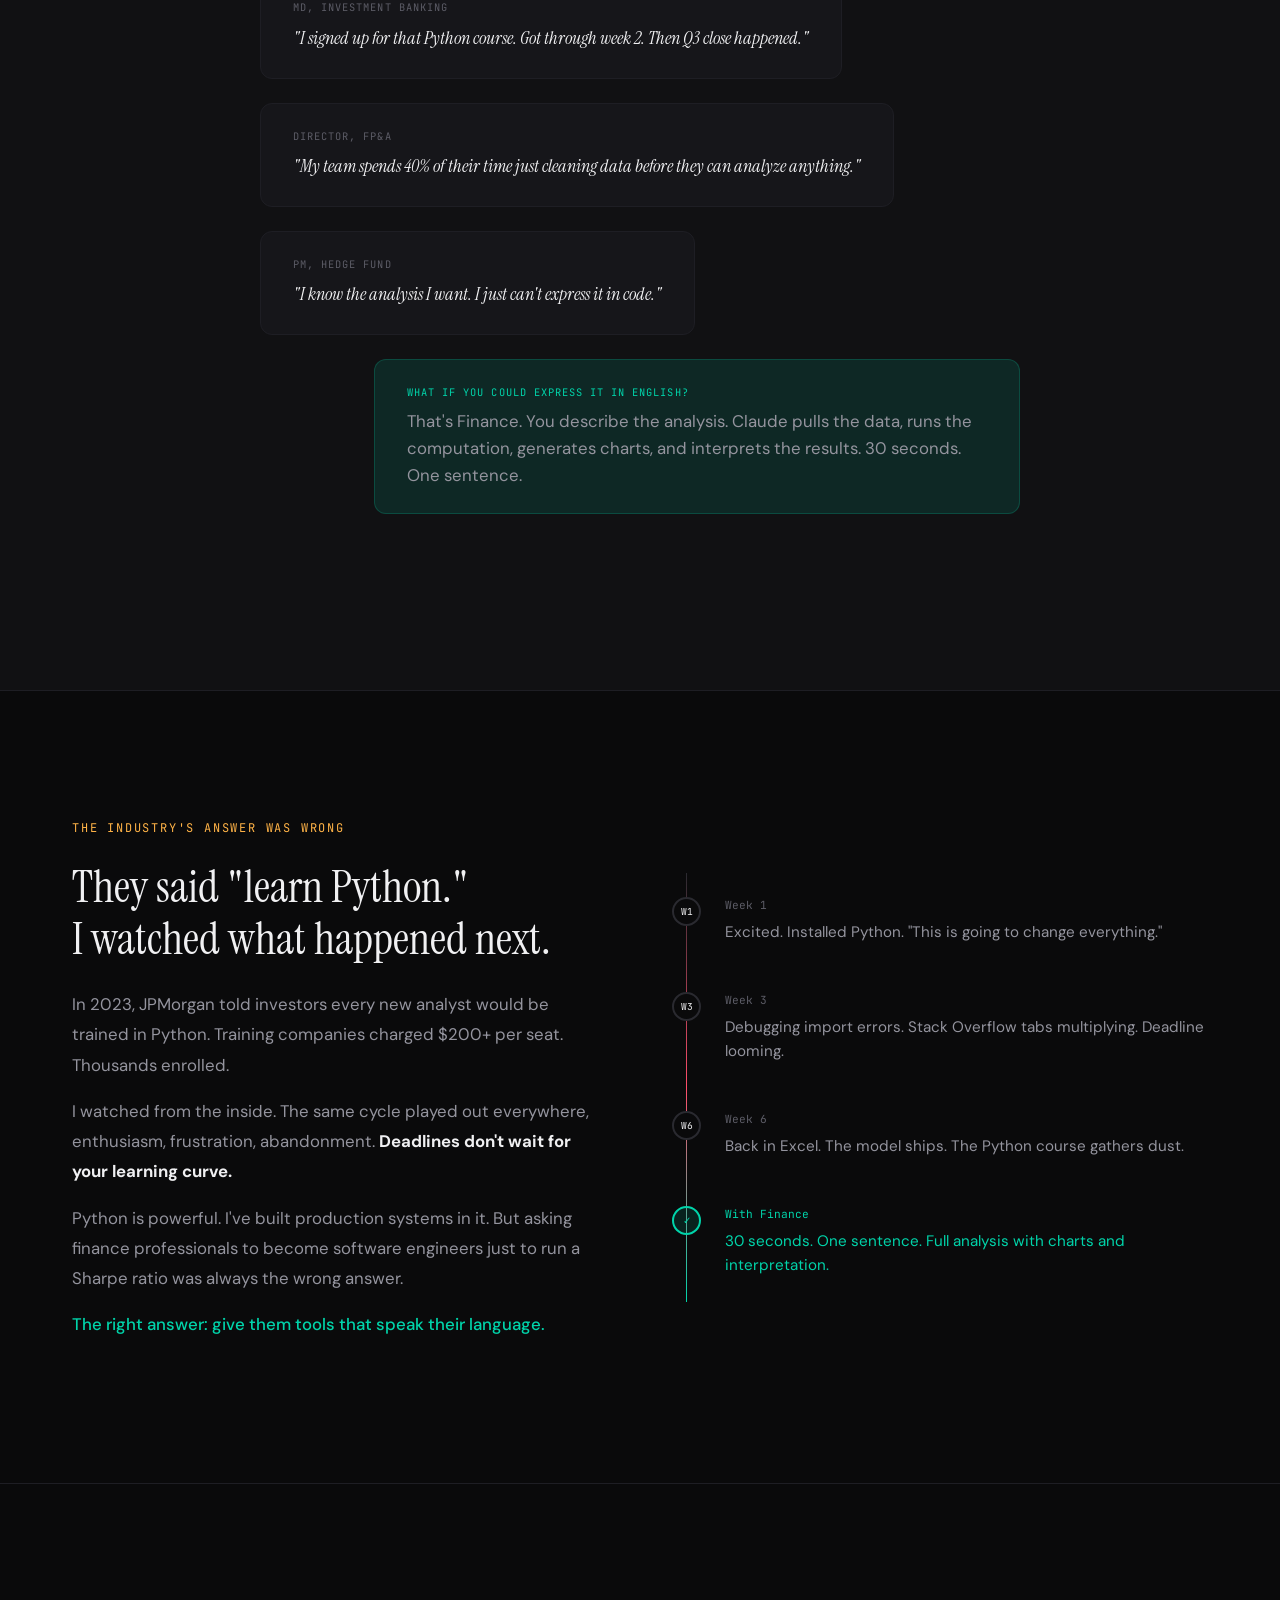
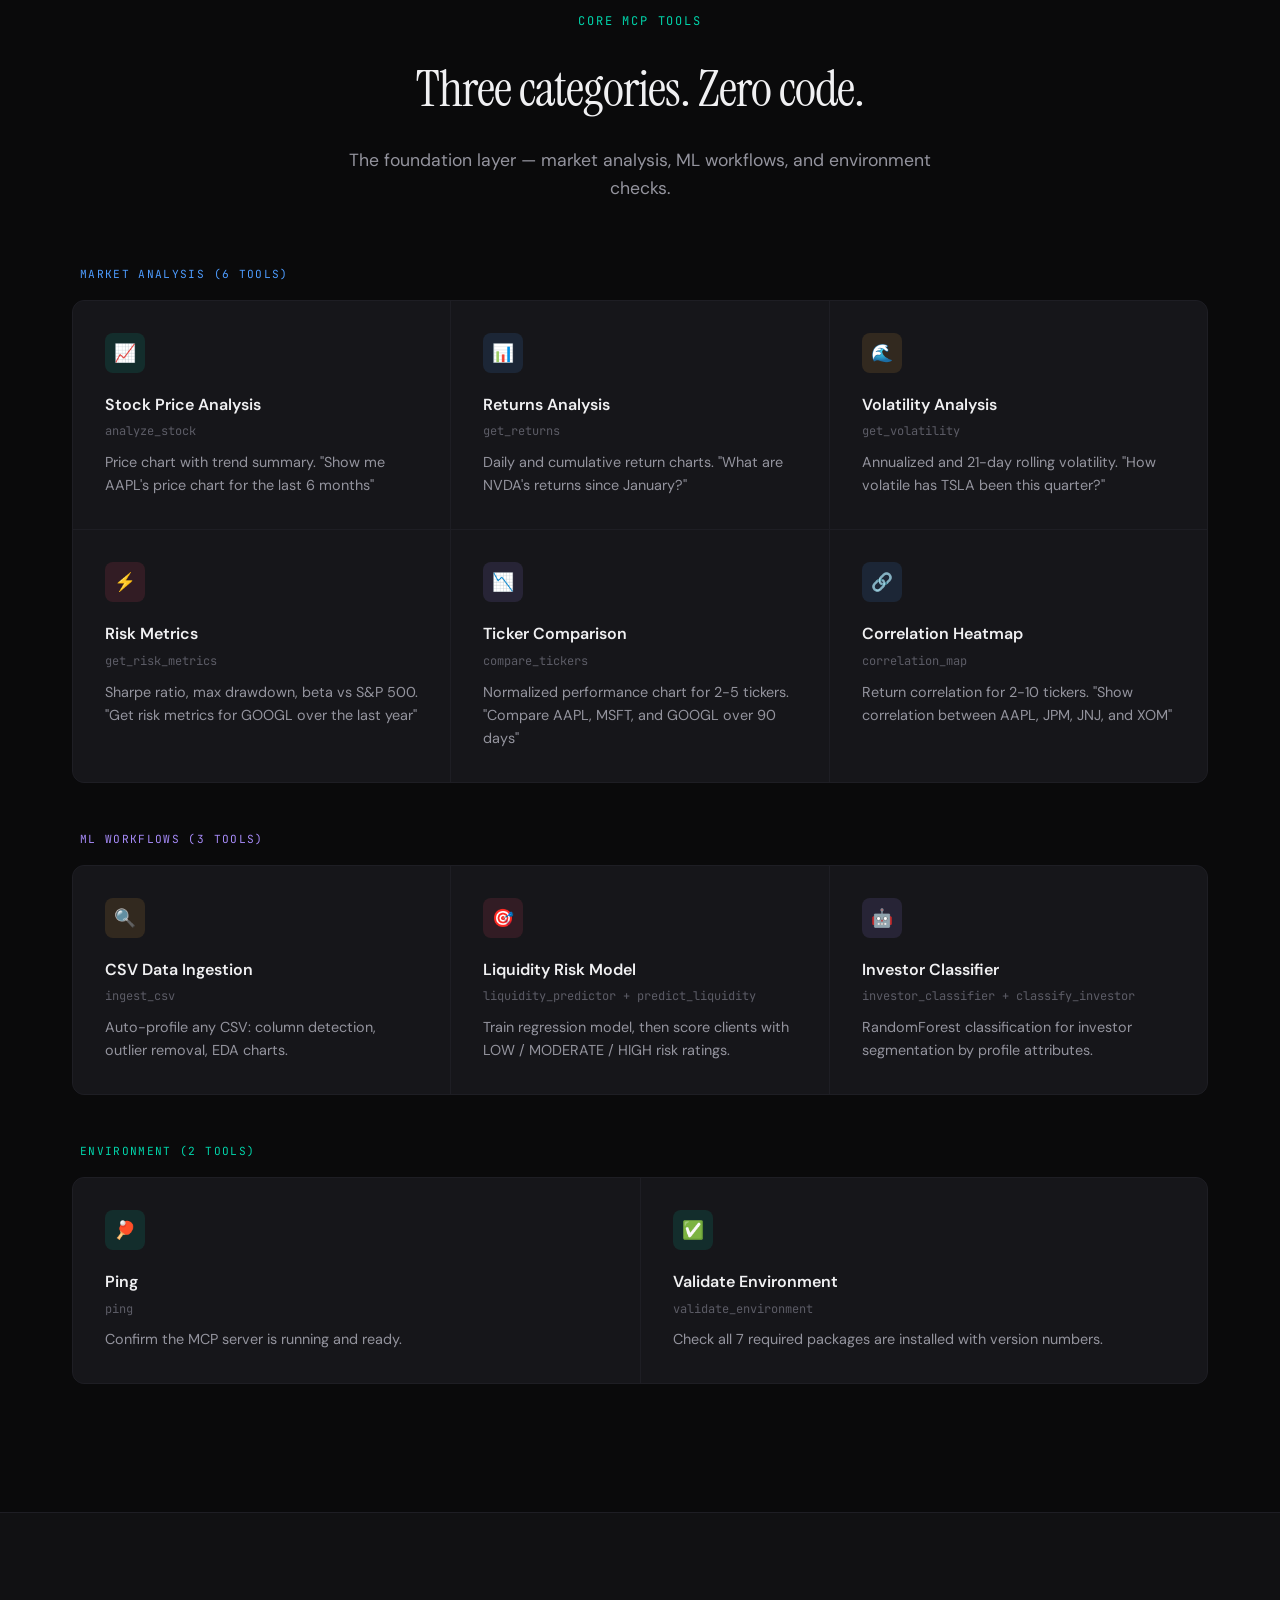
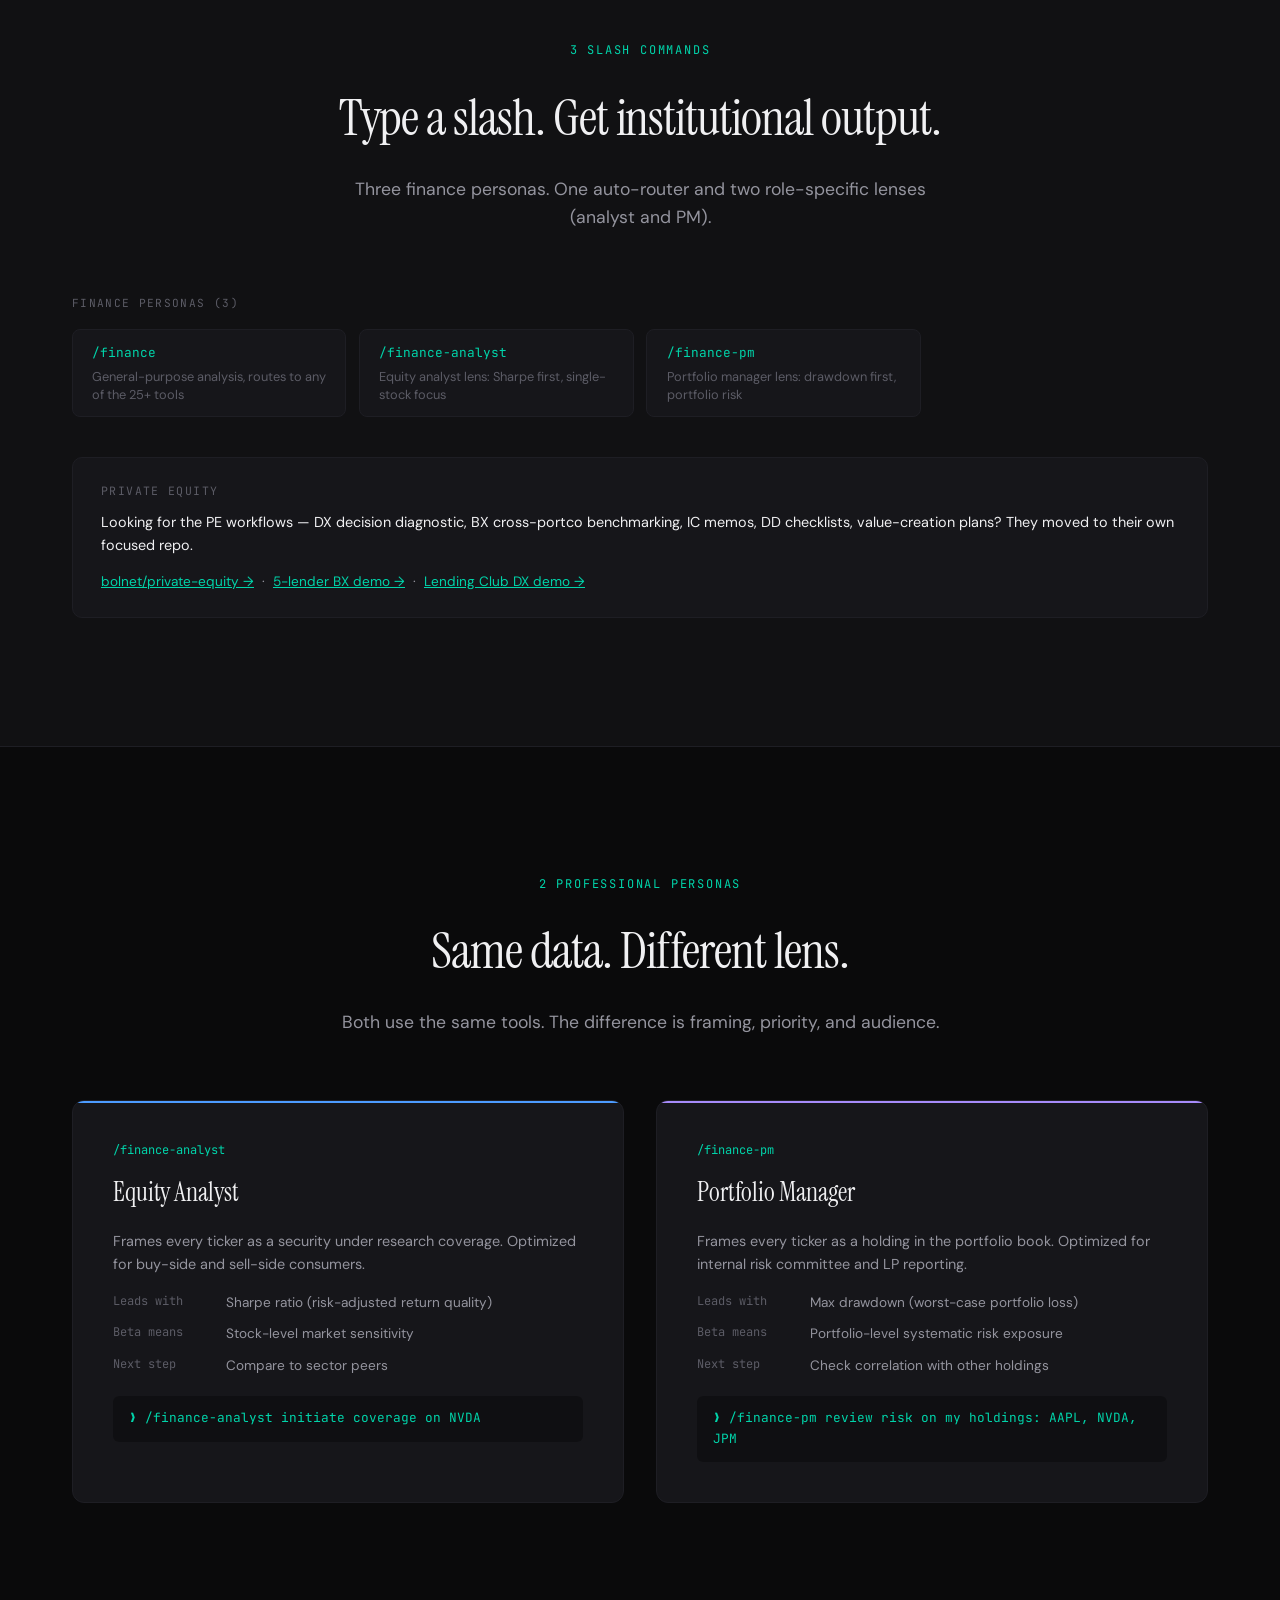
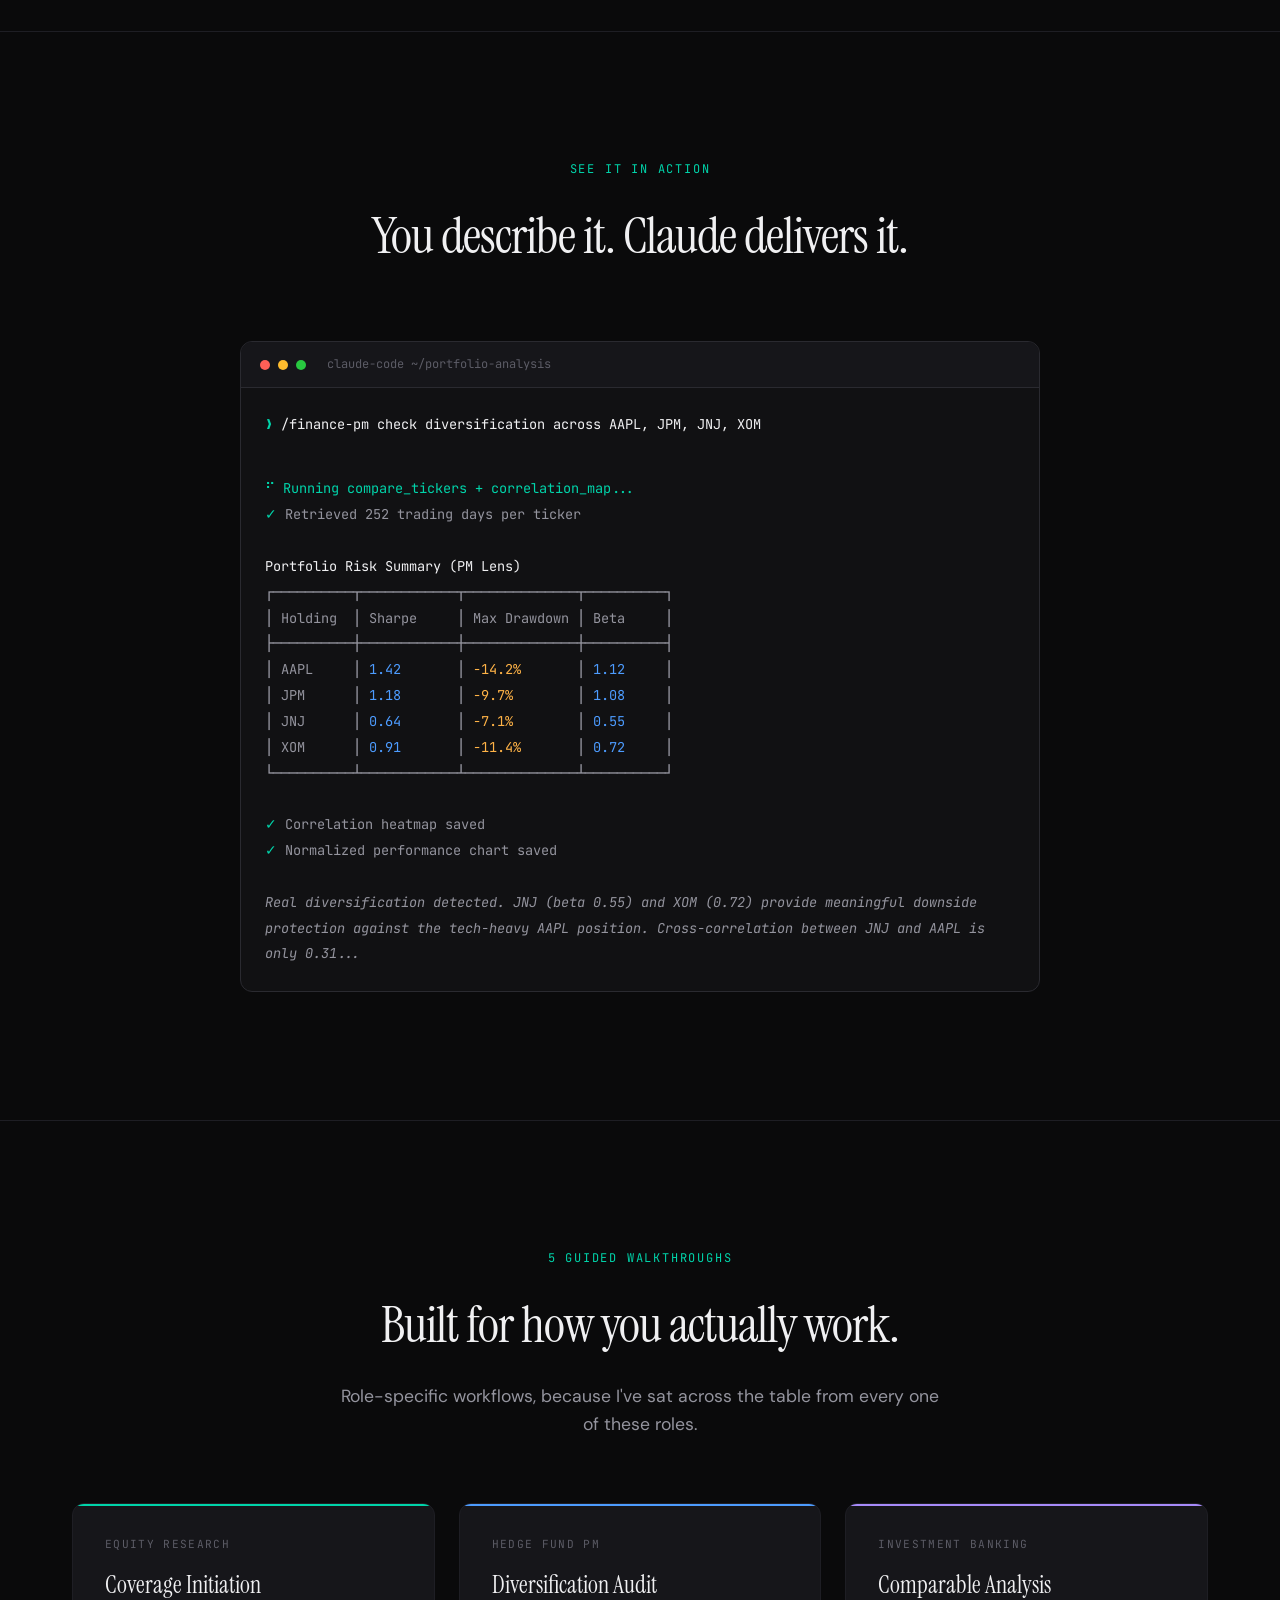
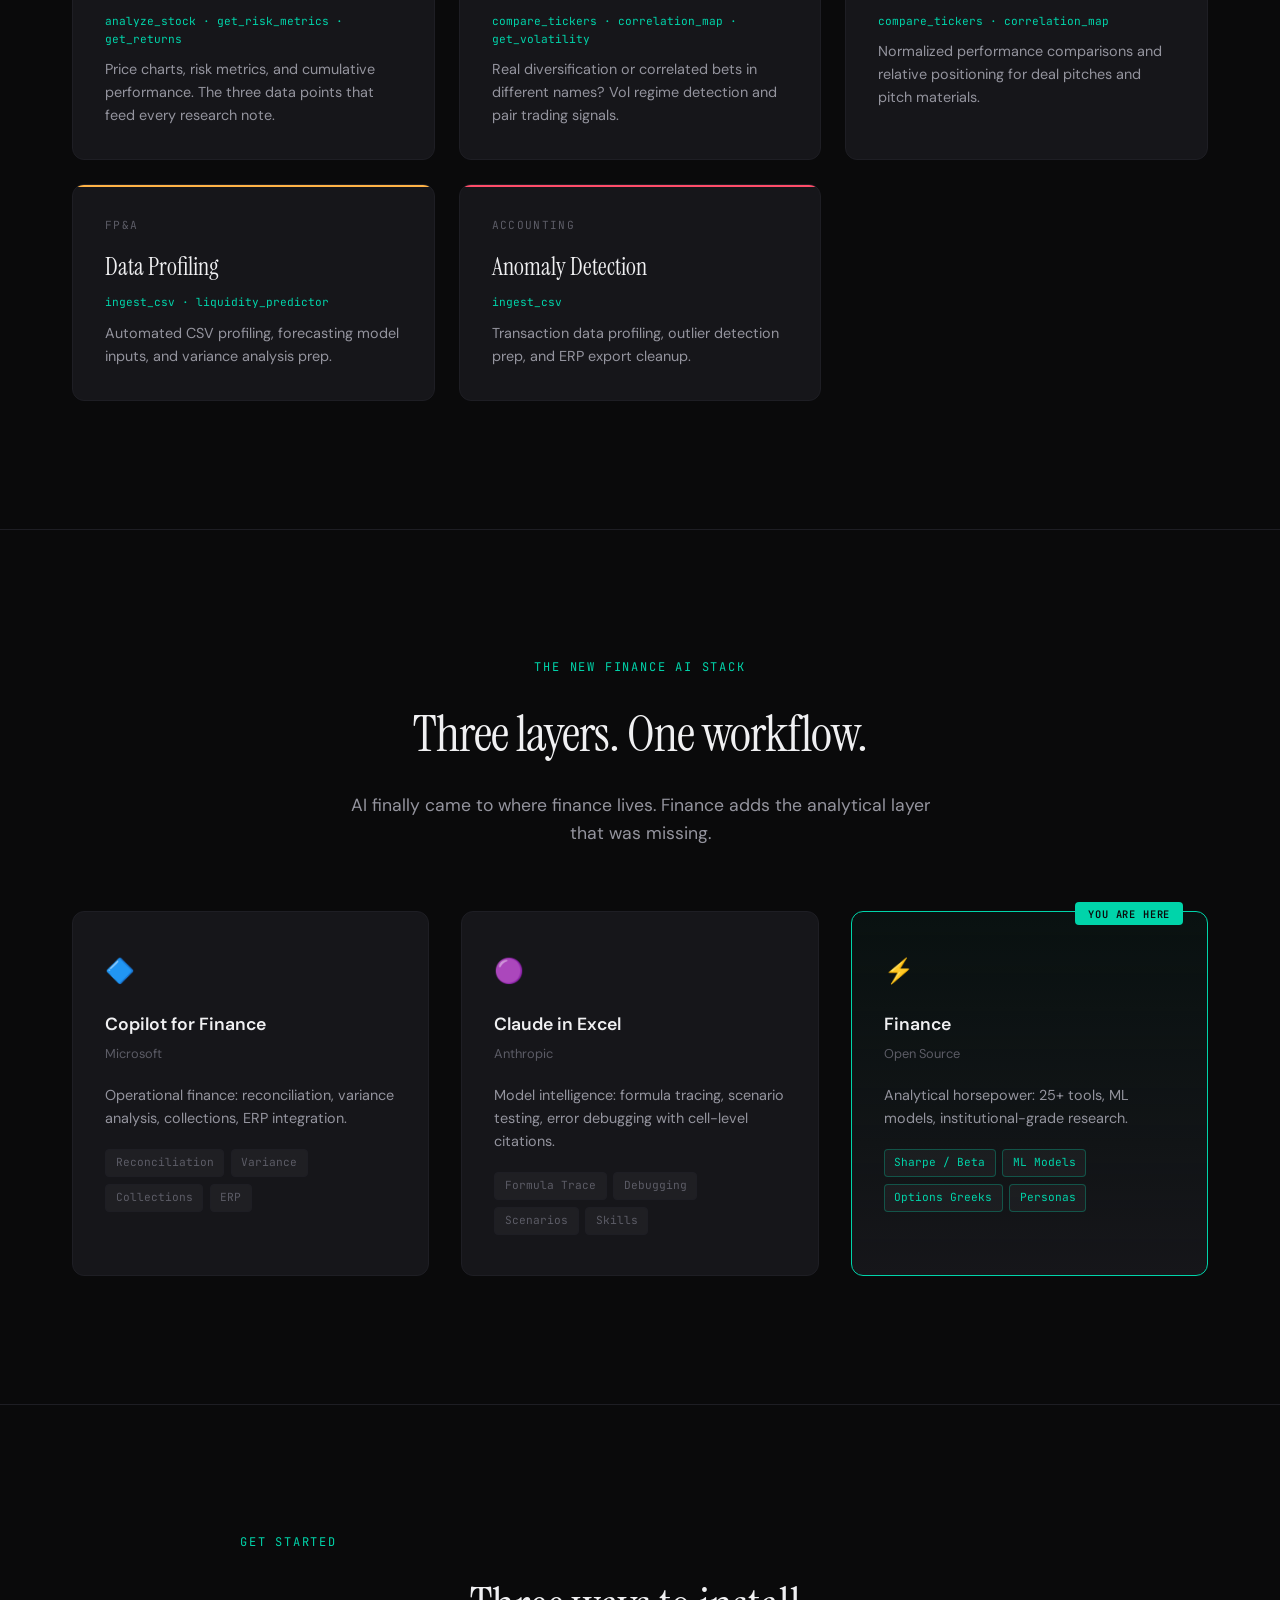
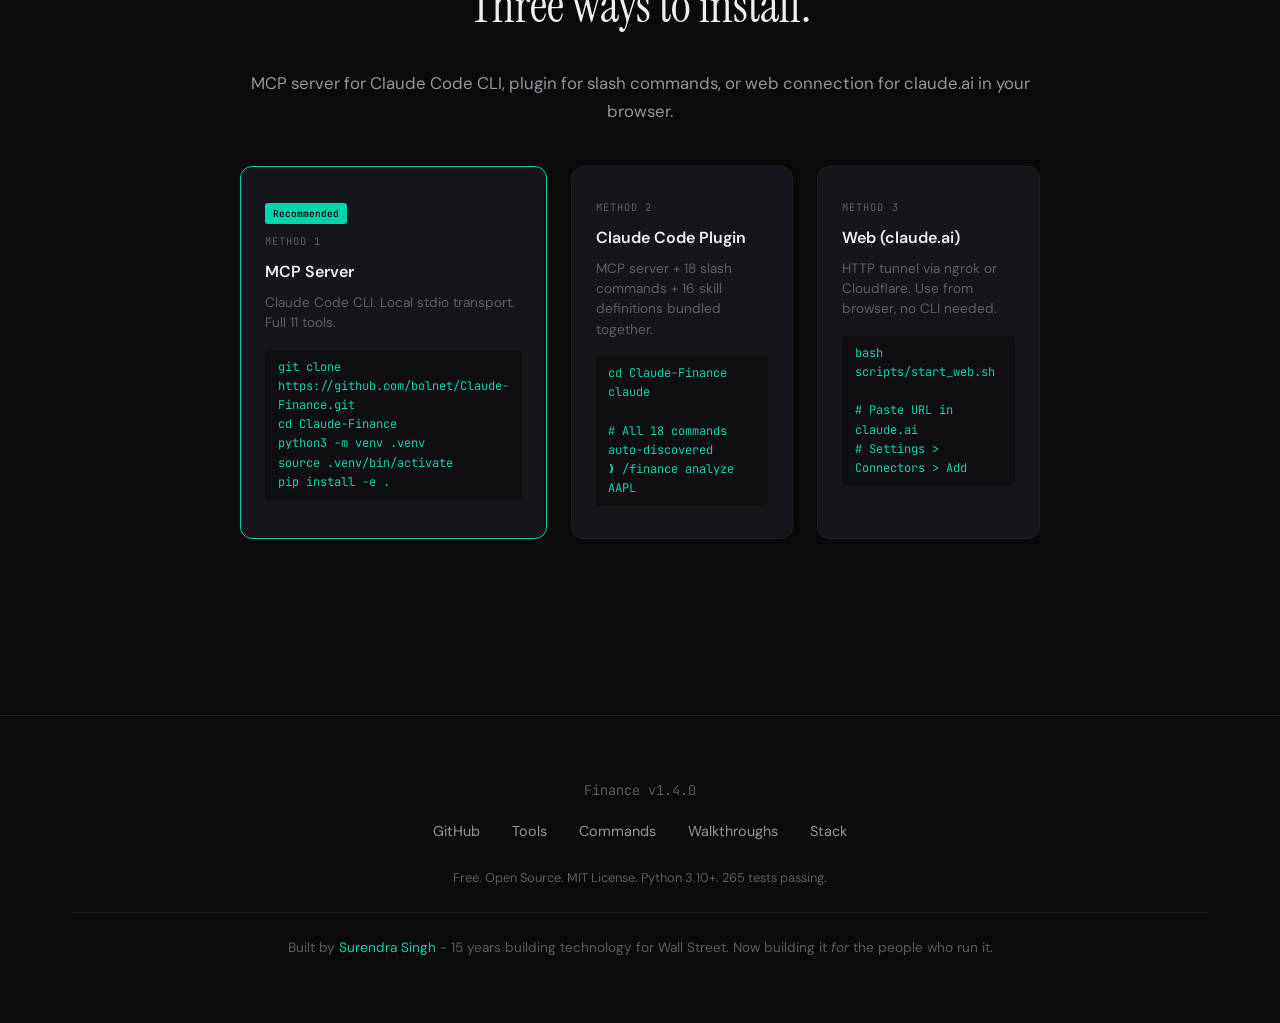
==== commit f716abf9: "docs: rebrand to Finance, identity-first landing + 8 category pages - Rebrand "Claude Finance" → "Fi" ====
--- a/docs/index.html
+++ b/docs/index.html
@@ -3,7 +3,7 @@
 <head>
 <meta charset="UTF-8">
 <meta name="viewport" content="width=device-width, initial-scale=1.0">
-<title>Claude Finance - Institutional-Grade Analytics in Plain English</title>
+<title>Finance - Institutional-Grade Analytics in Plain English</title>
 <meta name="description" content="Open-source AI skill for Claude Code. 25+ MCP tools across stocks, options, ML scoring, and risk analytics. No code required.">
 <link rel="preconnect" href="https://fonts.googleapis.com">
 <link rel="preconnect" href="https://fonts.gstatic.com" crossorigin>
@@ -305,7 +305,7 @@
 <!-- NAV -->
 <nav>
   <div class="nav-inner">
-    <a href="#" class="nav-logo"><span class="dot"></span> Claude Finance <span style="font-weight:400; color:var(--text-muted); font-size:0.7rem; margin-left:0.3rem;">v1.5.0</span></a>
+    <a href="#" class="nav-logo"><span class="dot"></span> Finance <span style="font-weight:400; color:var(--text-muted); font-size:0.7rem; margin-left:0.3rem;">v1.5.0</span></a>
     <ul class="nav-links">
       <li><a href="#story">Story</a></li>
       <li><a href="#tools">Tools</a></li>
@@ -321,16 +321,78 @@
   <div class="hero-glow"></div>
   <div class="container">
     <div class="hero-content">
-      <div class="badge">v1.5.0 &nbsp;·&nbsp; Open Source &nbsp;·&nbsp; MIT License</div>
-      <h1>Institutional analytics.<br>In <em>plain English.</em></h1>
-      <p class="hero-sub">25+ MCP tools across stocks, options, forex, crypto, fundamentals, and ML scoring. Three slash-command personas. All runnable in natural language. Built by an engineer who spent 15 years watching Wall Street wait for tools like this. <em style="color: var(--text-muted); font-size: 0.85rem;">PE workflows (DX, BX, IC memo, DD) live at <a href="https://github.com/bolnet/private-equity" style="color: var(--accent);">bolnet/private-equity</a>.</em></p>
+      <div class="badge">Surendra Singh &nbsp;·&nbsp; Staff AI Engineer &nbsp;·&nbsp; SF</div>
+      <h1>I build <em>production multi-agent AI</em><br>for regulated financial services.</h1>
+      <p class="hero-sub">For 3+ years I've been shipping conversational AI platforms where the hard problems aren't model selection — they're routing layers, multi-turn state, guardrails that compliance will actually sign off on, and eval infrastructure that catches failure modes single-turn benchmarks miss. Before that, 15 years on Wall Street: <strong style="color:var(--text-primary);">Merrill Lynch</strong> building intraday risk and trade systems for institutional desks, <strong style="color:var(--text-primary);">Fidelity</strong> architecting distributed backends for the online trading platform. I know the data flows, the regulatory surface, and the operational reality of these firms from the inside.</p>
       <div class="hero-actions">
-        <a href="https://github.com/bolnet/claude-finance" class="btn-primary">
-          <svg width="18" height="18" viewBox="0 0 24 24" fill="currentColor"><path d="M12 0c-6.626 0-12 5.373-12 12 0 5.302 3.438 9.8 8.207 11.387.599.111.793-.261.793-.577v-2.234c-3.338.726-4.033-1.416-4.033-1.416-.546-1.387-1.333-1.756-1.333-1.756-1.089-.745.083-.729.083-.729 1.205.084 1.839 1.237 1.839 1.237 1.07 1.834 2.807 1.304 3.492.997.107-.775.418-1.305.762-1.604-2.665-.305-5.467-1.334-5.467-5.931 0-1.311.469-2.381 1.236-3.221-.124-.303-.535-1.524.117-3.176 0 0 1.008-.322 3.301 1.23.957-.266 1.983-.399 3.003-.404 1.02.005 2.047.138 3.006.404 2.291-1.552 3.297-1.23 3.297-1.23.653 1.653.242 2.874.118 3.176.77.84 1.235 1.911 1.235 3.221 0 4.609-2.807 5.624-5.479 5.921.43.372.823 1.102.823 2.222v3.293c0 .319.192.694.801.576 4.765-1.589 8.199-6.086 8.199-11.386 0-6.627-5.373-12-12-12z"/></svg>
-          View on GitHub
-        </a>
-        <a href="#story" class="btn-secondary">Read the Story</a>
-      </div>
+        <a href="multi-agent.html" class="btn-primary">Engineering memo →</a>
+        <a href="https://www.linkedin.com/in/surendrasingh/" class="btn-secondary">LinkedIn</a>
+      </div>
+    </div>
+  </div>
+</section>
+
+<!-- WHAT I SHIP -->
+<section style="padding: 5rem 0; border-bottom: 1px solid var(--border-subtle); background: var(--bg-secondary);">
+  <div class="container">
+    <div style="display: grid; grid-template-columns: 280px 1fr; gap: 4rem; align-items: start;">
+      <div>
+        <div style="font-family: 'JetBrains Mono', monospace; font-size: 0.72rem; text-transform: uppercase; letter-spacing: 0.18em; color: var(--accent); margin-bottom: 1rem;">What I Ship</div>
+        <h2 style="font-family: 'Instrument Serif', serif; font-size: 2.2rem; font-weight: 400; line-height: 1.15; letter-spacing: -0.02em;">Five surfaces.<br>Each load-bearing.</h2>
+      </div>
+      <ul style="list-style: none; padding: 0;">
+        <li style="padding: 1rem 0; border-bottom: 1px solid var(--border-subtle); display: grid; grid-template-columns: 30px 1fr; gap: 1rem; align-items: baseline;">
+          <span style="font-family: 'JetBrains Mono', monospace; font-size: 0.78rem; color: var(--text-muted);">→</span>
+          <div><strong style="font-size: 1rem; color: var(--text-primary); font-weight: 500;">Multi-agent routing architectures</strong> <span style="color: var(--text-muted); font-size: 0.92rem;">— ML-first hybrid (DeBERTa-v3 classifiers + session-context Transformer embeddings + LLM fallback), not pure-LLM routing.</span></div>
+        </li>
+        <li style="padding: 1rem 0; border-bottom: 1px solid var(--border-subtle); display: grid; grid-template-columns: 30px 1fr; gap: 1rem; align-items: baseline;">
+          <span style="font-family: 'JetBrains Mono', monospace; font-size: 0.78rem; color: var(--text-muted);">→</span>
+          <div><strong style="font-size: 1rem; color: var(--text-primary); font-weight: 500;">Multi-turn trajectory evaluation</strong> <span style="color: var(--text-muted); font-size: 0.92rem;">— persona-driven simulated users exercising the full N×M intent × persona matrix; trajectory scoring, not just turn-by-turn.</span></div>
+        </li>
+        <li style="padding: 1rem 0; border-bottom: 1px solid var(--border-subtle); display: grid; grid-template-columns: 30px 1fr; gap: 1rem; align-items: baseline;">
+          <span style="font-family: 'JetBrains Mono', monospace; font-size: 0.78rem; color: var(--text-muted);">→</span>
+          <div><strong style="font-size: 1rem; color: var(--text-primary); font-weight: 500;">LLM evaluation pipelines</strong> <span style="color: var(--text-muted); font-size: 0.92rem;">— 18+ metrics, CI/CD-integrated, self-hosted for compliance; regressions block merge.</span></div>
+        </li>
+        <li style="padding: 1rem 0; border-bottom: 1px solid var(--border-subtle); display: grid; grid-template-columns: 30px 1fr; gap: 1rem; align-items: baseline;">
+          <span style="font-family: 'JetBrains Mono', monospace; font-size: 0.78rem; color: var(--text-muted);">→</span>
+          <div><strong style="font-size: 1rem; color: var(--text-primary); font-weight: 500;">Memory-augmented agent systems</strong> <span style="color: var(--text-muted); font-size: 0.92rem;">— bitemporal, deterministic, auditable. See <em style="color:var(--accent);">Attestor</em> below.</span></div>
+        </li>
+        <li style="padding: 1rem 0; display: grid; grid-template-columns: 30px 1fr; gap: 1rem; align-items: baseline;">
+          <span style="font-family: 'JetBrains Mono', monospace; font-size: 0.78rem; color: var(--text-muted);">→</span>
+          <div><strong style="font-size: 1rem; color: var(--text-primary); font-weight: 500;">Guardrail architectures for fiduciary contexts</strong> <span style="color: var(--text-muted); font-size: 0.92rem;">— input filtering, retrieval boundaries, response gate, full audit trail. Compliance as a co-author, not a reviewer.</span></div>
+        </li>
+      </ul>
+    </div>
+  </div>
+</section>
+
+<!-- OPEN SOURCE WORK -->
+<section style="padding: 5rem 0; border-bottom: 1px solid var(--border-subtle);">
+  <div class="container">
+    <div class="section-header" style="margin-bottom: 3rem; text-align: left;">
+      <span class="section-label" style="display:block; margin-bottom: 1rem;">Open-Source Work</span>
+      <h2 style="font-family: 'Instrument Serif', serif; font-size: clamp(2rem, 4vw, 2.8rem); font-weight: 400;">Three projects, each one a public artifact.</h2>
+    </div>
+    <div style="display: grid; grid-template-columns: repeat(auto-fit, minmax(300px, 1fr)); gap: 1.25rem;">
+      <div style="padding: 2rem; border: 1px solid var(--accent); border-radius: 12px; background: linear-gradient(180deg, rgba(0,212,170,0.04) 0%, var(--bg-card) 100%);">
+        <div style="font-family: 'JetBrains Mono', monospace; font-size: 0.72rem; color: var(--accent); text-transform: uppercase; letter-spacing: 0.12em; margin-bottom: 0.7rem;">01 · Active</div>
+        <h3 style="font-family: 'Instrument Serif', serif; font-size: 1.5rem; font-weight: 400; margin-bottom: 0.6rem; color: var(--text-primary);">Finance</h3>
+        <p style="font-size: 0.92rem; color: var(--text-secondary); line-height: 1.65; margin-bottom: 1rem;">MCP-native financial analytics on Claude. 25+ tools and 3 slash commands across equity research, portfolio analysis, options, cross-asset, fundamentals, and ML pipelines.</p>
+        <div style="font-family: 'JetBrains Mono', monospace; font-size: 0.78rem; color: var(--text-muted);">Stack: <span style="color:var(--accent);">Python · MCP · sklearn · yfinance · Massive · Plaid (v1.5)</span></div>
+        <div style="margin-top: 1rem; display: flex; gap: 1rem; flex-wrap: wrap;">
+          <a href="portfolio.html" style="font-family: 'JetBrains Mono', monospace; font-size: 0.78rem; color: var(--accent); text-decoration: none;">Browse 8 category pages →</a>
+        </div>
+      </div>
+      <div style="padding: 2rem; border: 1px solid var(--border); border-radius: 12px; background: var(--bg-card);">
+        <div style="font-family: 'JetBrains Mono', monospace; font-size: 0.72rem; color: var(--accent); text-transform: uppercase; letter-spacing: 0.12em; margin-bottom: 0.7rem;">02 · Active</div>
+        <h3 style="font-family: 'Instrument Serif', serif; font-size: 1.5rem; font-weight: 400; margin-bottom: 0.6rem; color: var(--text-primary);">Attestor</h3>
+        <p style="font-size: 0.92rem; color: var(--text-secondary); line-height: 1.65; margin-bottom: 1rem;"><strong style="color:var(--text-primary); font-weight: 500;">Auditable memory for agent teams.</strong> Deterministic. Bitemporal. Self-hosted, with <em>no LLM in the critical path</em>.</p>
+        <div style="font-family: 'JetBrains Mono', monospace; font-size: 0.78rem; color: var(--text-muted);">Stack: <span style="color:var(--accent);">PostgreSQL · pgvector · Neo4j · Voyage AI embeddings</span></div>
+        <div style="margin-top: 1rem; padding-top: 1rem; border-top: 1px solid var(--border-subtle); font-size: 0.82rem; color: var(--text-muted); line-height: 1.55;"><em>The memory layer most agent stacks pretend they don't need until the regulator asks where a number came from.</em></div>
+      </div>
+    </div>
+    <div style="margin-top: 2.5rem; font-size: 0.92rem; color: var(--text-secondary); line-height: 1.7; max-width: 720px;">
+      I write about multi-agent architecture, LLM evaluation, and applied AI in regulated industries. The eight pages below are a deep dive into Finance specifically — open source, in production, with the math, the source, and the design notes.
     </div>
   </div>
 </section>
@@ -347,6 +409,59 @@
     </div>
   </div>
 </div>
+
+<!-- CATEGORY PAGES -->
+<section style="padding: 5rem 0 4rem; border-bottom: 1px solid var(--border-subtle);">
+  <div class="container">
+    <div class="section-header" style="margin-bottom: 3rem;">
+      <span class="section-label">Eight Category Pages</span>
+      <h2>Each category, in depth.</h2>
+      <p>Single-asset analytics, derivatives, cross-asset, filings, ML pipelines, personas, the data layer, and a portfolio surface composed from six tools — each with the math, the source, and the design notes.</p>
+    </div>
+    <div style="display: grid; grid-template-columns: repeat(auto-fill, minmax(260px, 1fr)); gap: 1rem;">
+      <a href="portfolio.html" style="text-decoration:none; padding: 1.5rem 1.6rem; border: 1px solid var(--border-subtle); border-radius: 10px; background: var(--bg-card); transition: all 0.3s; display: block;" onmouseover="this.style.borderColor='var(--accent)'; this.style.transform='translateY(-2px)';" onmouseout="this.style.borderColor='var(--border-subtle)'; this.style.transform='translateY(0)';">
+        <div style="font-family: 'JetBrains Mono', monospace; font-size: 0.7rem; color: var(--accent); text-transform: uppercase; letter-spacing: 0.12em; margin-bottom: 0.5rem;">01 · Portfolio</div>
+        <div style="font-family: 'Instrument Serif', serif; font-size: 1.3rem; color: var(--text-primary); margin-bottom: 0.3rem;">Portfolio analytics</div>
+        <div style="font-size: 0.85rem; color: var(--text-secondary); line-height: 1.5;">Per-holding risk decomposition, real vs. apparent diversification, ML liquidity scoring.</div>
+      </a>
+      <a href="markets.html" style="text-decoration:none; padding: 1.5rem 1.6rem; border: 1px solid var(--border-subtle); border-radius: 10px; background: var(--bg-card); transition: all 0.3s; display: block;" onmouseover="this.style.borderColor='var(--accent)'; this.style.transform='translateY(-2px)';" onmouseout="this.style.borderColor='var(--border-subtle)'; this.style.transform='translateY(0)';">
+        <div style="font-family: 'JetBrains Mono', monospace; font-size: 0.7rem; color: var(--accent); text-transform: uppercase; letter-spacing: 0.12em; margin-bottom: 0.5rem;">02 · Markets</div>
+        <div style="font-family: 'Instrument Serif', serif; font-size: 1.3rem; color: var(--text-primary); margin-bottom: 0.3rem;">Single-asset analytics</div>
+        <div style="font-size: 0.85rem; color: var(--text-secondary); line-height: 1.5;">Price, returns (arithmetic vs. log), realized volatility, Sharpe / drawdown / beta.</div>
+      </a>
+      <a href="options.html" style="text-decoration:none; padding: 1.5rem 1.6rem; border: 1px solid var(--border-subtle); border-radius: 10px; background: var(--bg-card); transition: all 0.3s; display: block;" onmouseover="this.style.borderColor='var(--accent)'; this.style.transform='translateY(-2px)';" onmouseout="this.style.borderColor='var(--border-subtle)'; this.style.transform='translateY(0)';">
+        <div style="font-family: 'JetBrains Mono', monospace; font-size: 0.7rem; color: var(--accent); text-transform: uppercase; letter-spacing: 0.12em; margin-bottom: 0.5rem;">03 · Options</div>
+        <div style="font-family: 'Instrument Serif', serif; font-size: 1.3rem; color: var(--text-primary); margin-bottom: 0.3rem;">Derivatives &amp; technicals</div>
+        <div style="font-size: 0.85rem; color: var(--text-secondary); line-height: 1.5;">Full chain with Greeks (Δ Γ Θ ν ρ), plus RSI / MACD / SMA / Bollinger.</div>
+      </a>
+      <a href="cross-asset.html" style="text-decoration:none; padding: 1.5rem 1.6rem; border: 1px solid var(--border-subtle); border-radius: 10px; background: var(--bg-card); transition: all 0.3s; display: block;" onmouseover="this.style.borderColor='var(--accent)'; this.style.transform='translateY(-2px)';" onmouseout="this.style.borderColor='var(--border-subtle)'; this.style.transform='translateY(0)';">
+        <div style="font-family: 'JetBrains Mono', monospace; font-size: 0.7rem; color: var(--accent); text-transform: uppercase; letter-spacing: 0.12em; margin-bottom: 0.5rem;">04 · Cross-Asset</div>
+        <div style="font-family: 'Instrument Serif', serif; font-size: 1.3rem; color: var(--text-primary); margin-bottom: 0.3rem;">FX · crypto · indices</div>
+        <div style="font-size: 0.85rem; color: var(--text-secondary); line-height: 1.5;">Three asset classes, one Protocol. Correlation regimes shift in stress.</div>
+      </a>
+      <a href="fundamentals.html" style="text-decoration:none; padding: 1.5rem 1.6rem; border: 1px solid var(--border-subtle); border-radius: 10px; background: var(--bg-card); transition: all 0.3s; display: block;" onmouseover="this.style.borderColor='var(--accent)'; this.style.transform='translateY(-2px)';" onmouseout="this.style.borderColor='var(--border-subtle)'; this.style.transform='translateY(0)';">
+        <div style="font-family: 'JetBrains Mono', monospace; font-size: 0.7rem; color: var(--accent); text-transform: uppercase; letter-spacing: 0.12em; margin-bottom: 0.5rem;">05 · Fundamentals</div>
+        <div style="font-family: 'Instrument Serif', serif; font-size: 1.3rem; color: var(--text-primary); margin-bottom: 0.3rem;">Filings &amp; corporate actions</div>
+        <div style="font-size: 0.85rem; color: var(--text-secondary); line-height: 1.5;">10-K risk factors, dividends, splits, short interest, news, market movers.</div>
+      </a>
+      <a href="quant-ml.html" style="text-decoration:none; padding: 1.5rem 1.6rem; border: 1px solid var(--border-subtle); border-radius: 10px; background: var(--bg-card); transition: all 0.3s; display: block;" onmouseover="this.style.borderColor='var(--accent)'; this.style.transform='translateY(-2px)';" onmouseout="this.style.borderColor='var(--border-subtle)'; this.style.transform='translateY(0)';">
+        <div style="font-family: 'JetBrains Mono', monospace; font-size: 0.7rem; color: var(--accent); text-transform: uppercase; letter-spacing: 0.12em; margin-bottom: 0.5rem;">06 · Quant / ML</div>
+        <div style="font-family: 'Instrument Serif', serif; font-size: 1.3rem; color: var(--text-primary); margin-bottom: 0.3rem;">scikit-learn pipelines</div>
+        <div style="font-size: 0.85rem; color: var(--text-secondary); line-height: 1.5;">Liquidity regression and investor classifier — split-before-fit, persisted artifacts.</div>
+      </a>
+      <a href="personas.html" style="text-decoration:none; padding: 1.5rem 1.6rem; border: 1px solid var(--border-subtle); border-radius: 10px; background: var(--bg-card); transition: all 0.3s; display: block;" onmouseover="this.style.borderColor='var(--accent)'; this.style.transform='translateY(-2px)';" onmouseout="this.style.borderColor='var(--border-subtle)'; this.style.transform='translateY(0)';">
+        <div style="font-family: 'JetBrains Mono', monospace; font-size: 0.7rem; color: var(--accent); text-transform: uppercase; letter-spacing: 0.12em; margin-bottom: 0.5rem;">07 · Personas</div>
+        <div style="font-family: 'Instrument Serif', serif; font-size: 1.3rem; color: var(--text-primary); margin-bottom: 0.3rem;">Three slash commands</div>
+        <div style="font-size: 0.85rem; color: var(--text-secondary); line-height: 1.5;">/finance auto-router, /finance-analyst, /finance-pm. Same data, different lens.</div>
+      </a>
+      <a href="data-layer.html" style="text-decoration:none; padding: 1.5rem 1.6rem; border: 1px solid var(--border-subtle); border-radius: 10px; background: var(--bg-card); transition: all 0.3s; display: block;" onmouseover="this.style.borderColor='var(--accent)'; this.style.transform='translateY(-2px)';" onmouseout="this.style.borderColor='var(--border-subtle)'; this.style.transform='translateY(0)';">
+        <div style="font-family: 'JetBrains Mono', monospace; font-size: 0.7rem; color: var(--accent); text-transform: uppercase; letter-spacing: 0.12em; margin-bottom: 0.5rem;">08 · Data Layer</div>
+        <div style="font-family: 'Instrument Serif', serif; font-size: 1.3rem; color: var(--text-primary); margin-bottom: 0.3rem;">Protocol &amp; providers</div>
+        <div style="font-size: 0.85rem; color: var(--text-secondary); line-height: 1.5;">yfinance · Massive (57 endpoints) · Plaid (v1.5). Swap via env var.</div>
+      </a>
+    </div>
+  </div>
+</section>
 
 <!-- TICKER -->
 <div class="ticker-strip">
@@ -397,9 +512,10 @@
           <div class="career-role">Order routing systems and distributed trading platforms</div>
         </div>
         <div class="career-card" style="border-color:var(--accent);">
-          <div class="career-years" style="color:var(--accent);">FINTECH STARTUP</div>
-          <h4>Production RAG Systems</h4>
-          <div class="career-role">55% to 91% precision, 65% cost reduction, AI that actually ships</div>
+          <div class="career-years" style="color:var(--accent);">STEALTH FINTECH · SEP 2021 – PRESENT · SF</div>
+          <h4>Staff AI Engineer · Multi-Agent AI in Production</h4>
+          <div class="career-role" style="margin-bottom: 0.85rem;">Member-facing financial product. Multi-agent routing (planning, budgeting, investment, credit) → guardrail layer → response, multi-turn state across concurrent sessions. DeBERTa-v3 intent classifiers + session-level Transformer embeddings, LLM fallback only. 18-metric eval harness with multi-turn trajectory simulation, self-hosted for compliance. Guardrail architecture for fiduciary contexts — input filter, retrieval boundaries, response gate, full audit trail.</div>
+          <a href="multi-agent.html" style="font-family: 'JetBrains Mono', monospace; font-size: 0.78rem; color: var(--accent); text-decoration: none;">Read the engineering memo →</a>
         </div>
       </div>
     </div>
@@ -431,7 +547,7 @@
         </div>
         <div class="conv-bubble you">
           <div class="conv-who">What if you could express it in English?</div>
-          <p>That's Claude Finance. You describe the analysis. Claude pulls the data, runs the computation, generates charts, and interprets the results. 30 seconds. One sentence.</p>
+          <p>That's Finance. You describe the analysis. Claude pulls the data, runs the computation, generates charts, and interprets the results. 30 seconds. One sentence.</p>
         </div>
       </div>
     </div>
@@ -465,7 +581,7 @@
         </div>
         <div class="timeline-item">
           <div class="timeline-dot" style="color:var(--accent);">✓</div>
-          <div><div class="timeline-week" style="color:var(--accent);">With Claude Finance</div><div class="timeline-text" style="color:var(--accent);">30 seconds. One sentence. Full analysis with charts and interpretation.</div></div>
+          <div><div class="timeline-week" style="color:var(--accent);">With Finance</div><div class="timeline-text" style="color:var(--accent);">30 seconds. One sentence. Full analysis with charts and interpretation.</div></div>
         </div>
       </div>
     </div>
@@ -721,7 +837,7 @@
     <div class="section-header">
       <span class="section-label">The New Finance AI Stack</span>
       <h2>Three layers. One workflow.</h2>
-      <p>AI finally came to where finance lives. Claude Finance adds the analytical layer that was missing.</p>
+      <p>AI finally came to where finance lives. Finance adds the analytical layer that was missing.</p>
     </div>
     <div class="stack-grid">
       <div class="stack-card">
@@ -745,7 +861,7 @@
       <div class="stack-card featured">
         <div class="stack-badge">You Are Here</div>
         <div class="stack-icon">⚡</div>
-        <h3>Claude Finance</h3>
+        <h3>Finance</h3>
         <div class="stack-by">Open Source</div>
         <p>Analytical horsepower: 25+ tools, ML models, institutional-grade research.</p>
         <div class="stack-tags">
@@ -795,7 +911,7 @@
 <!-- FOOTER -->
 <footer>
   <div class="container">
-    <div class="footer-brand">Claude Finance v1.4.0</div>
+    <div class="footer-brand">Finance v1.4.0</div>
     <ul class="footer-links">
       <li><a href="https://github.com/bolnet/Claude-Finance">GitHub</a></li>
       <li><a href="#tools">Tools</a></li>
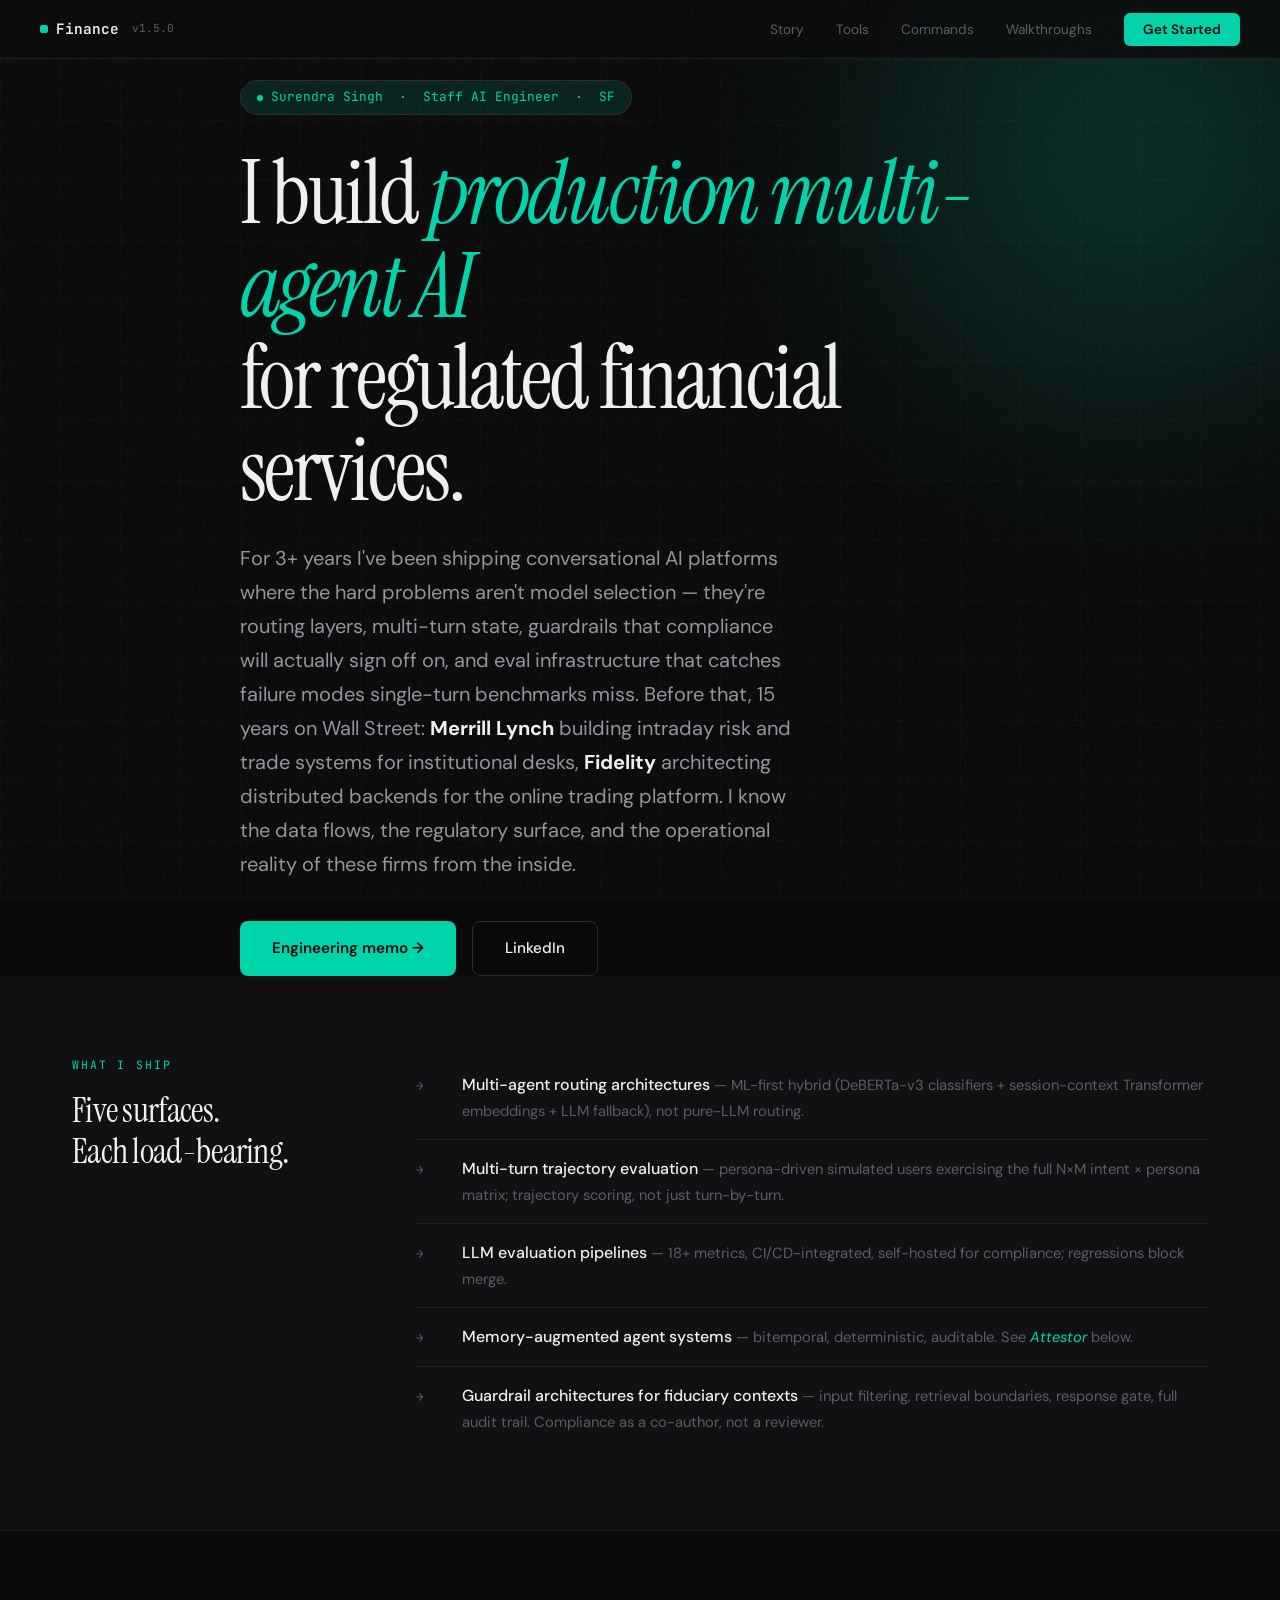
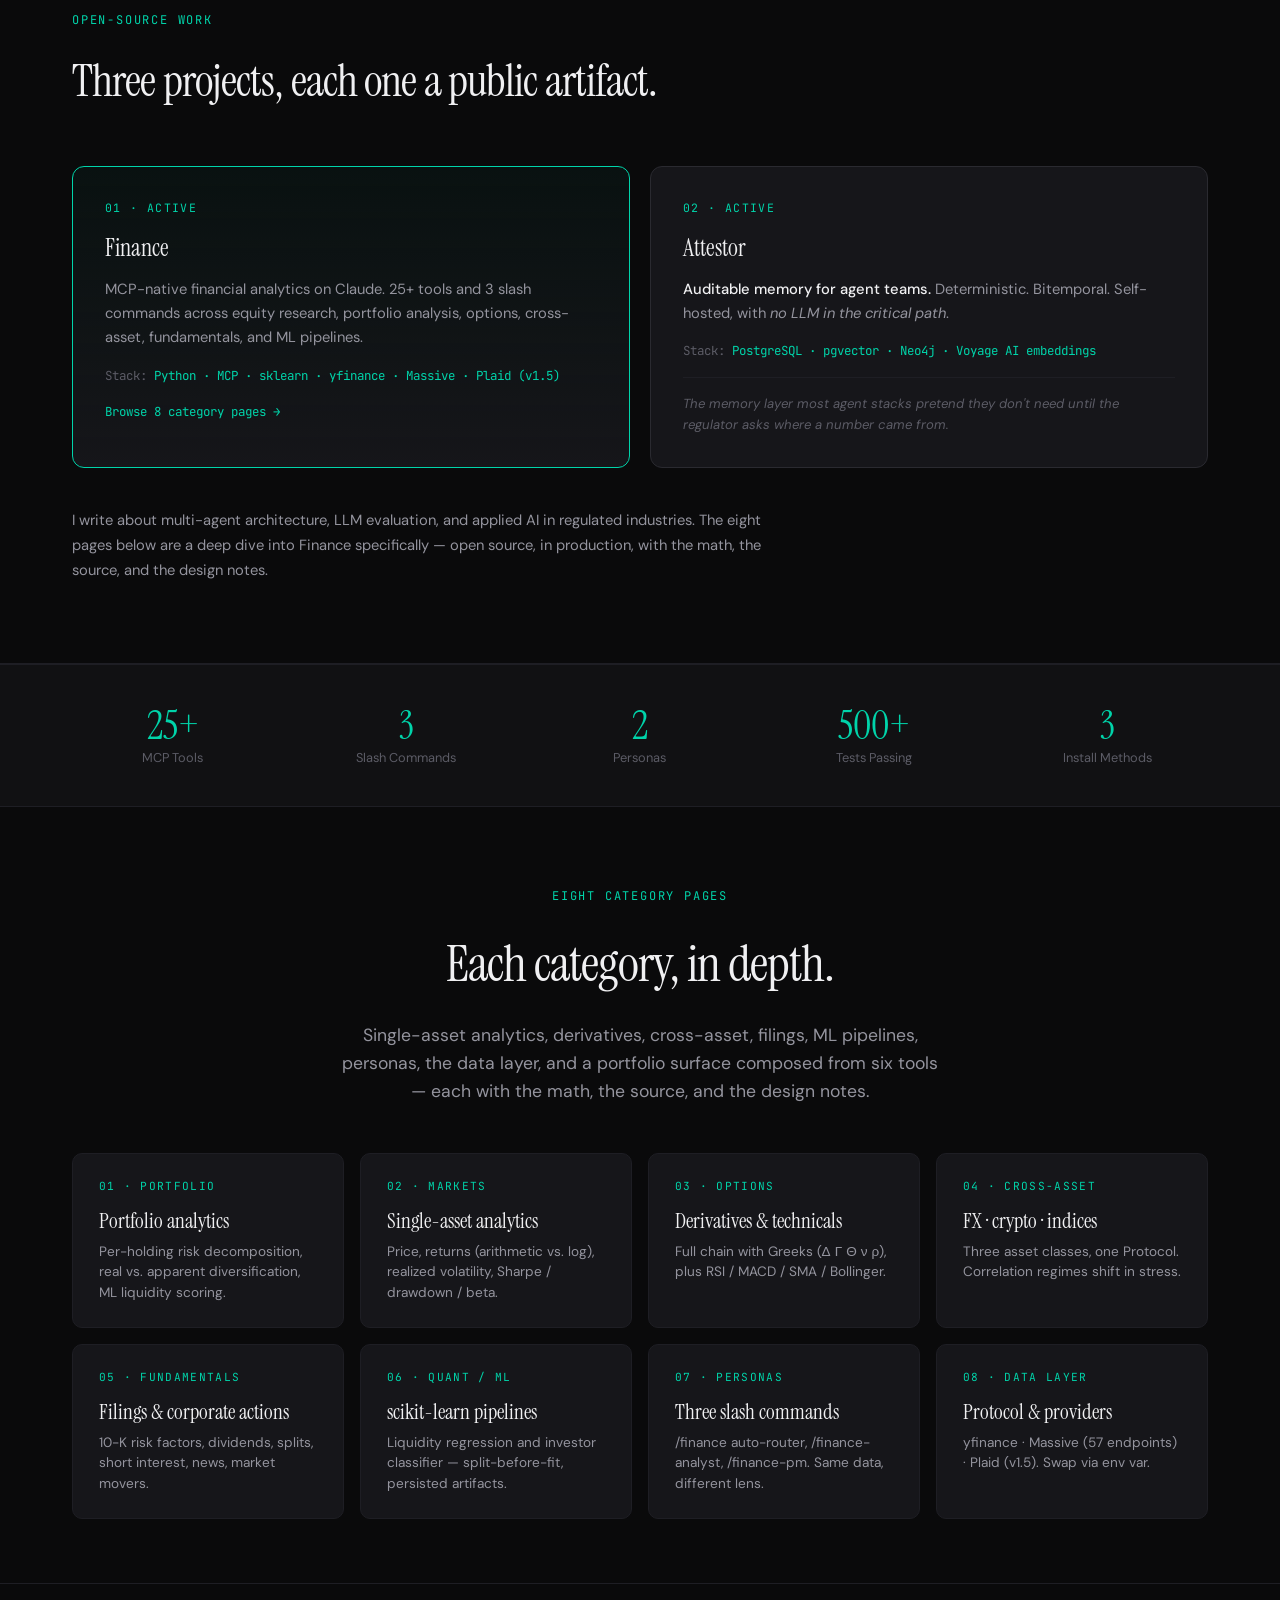
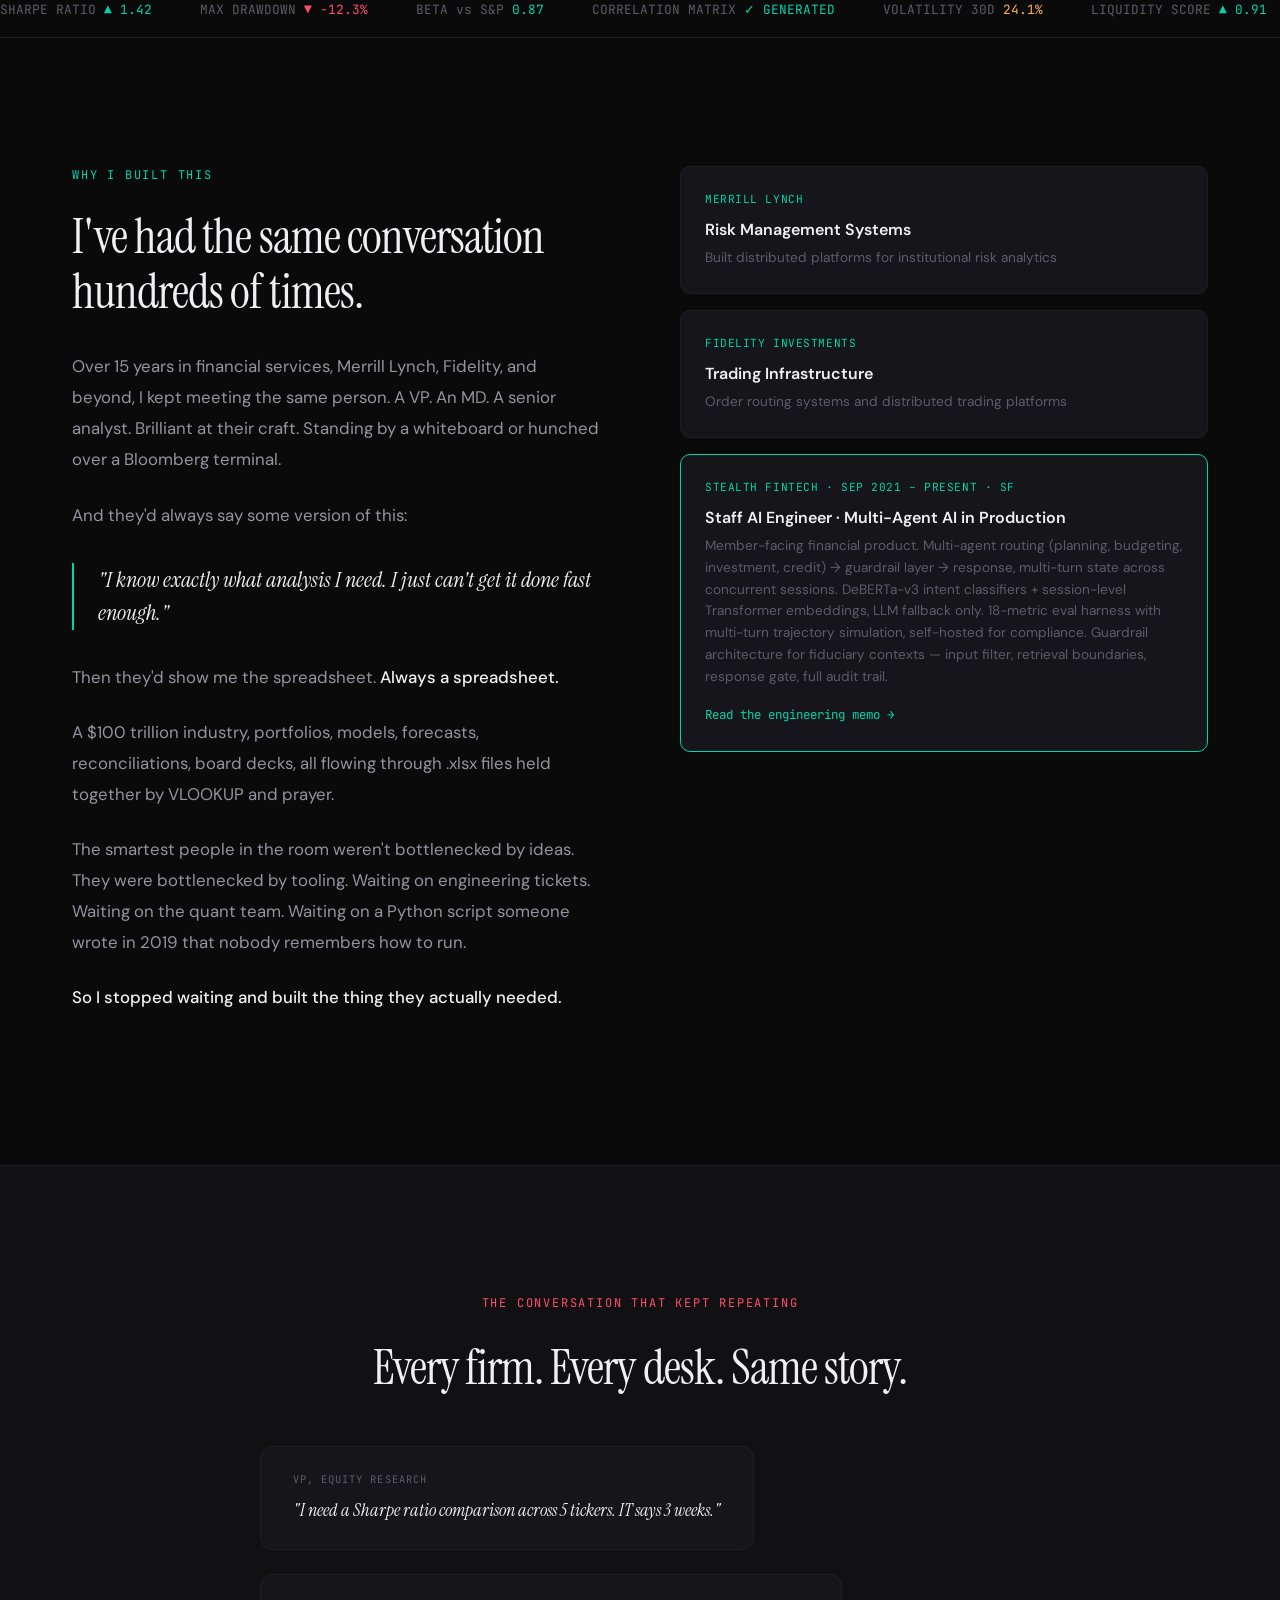
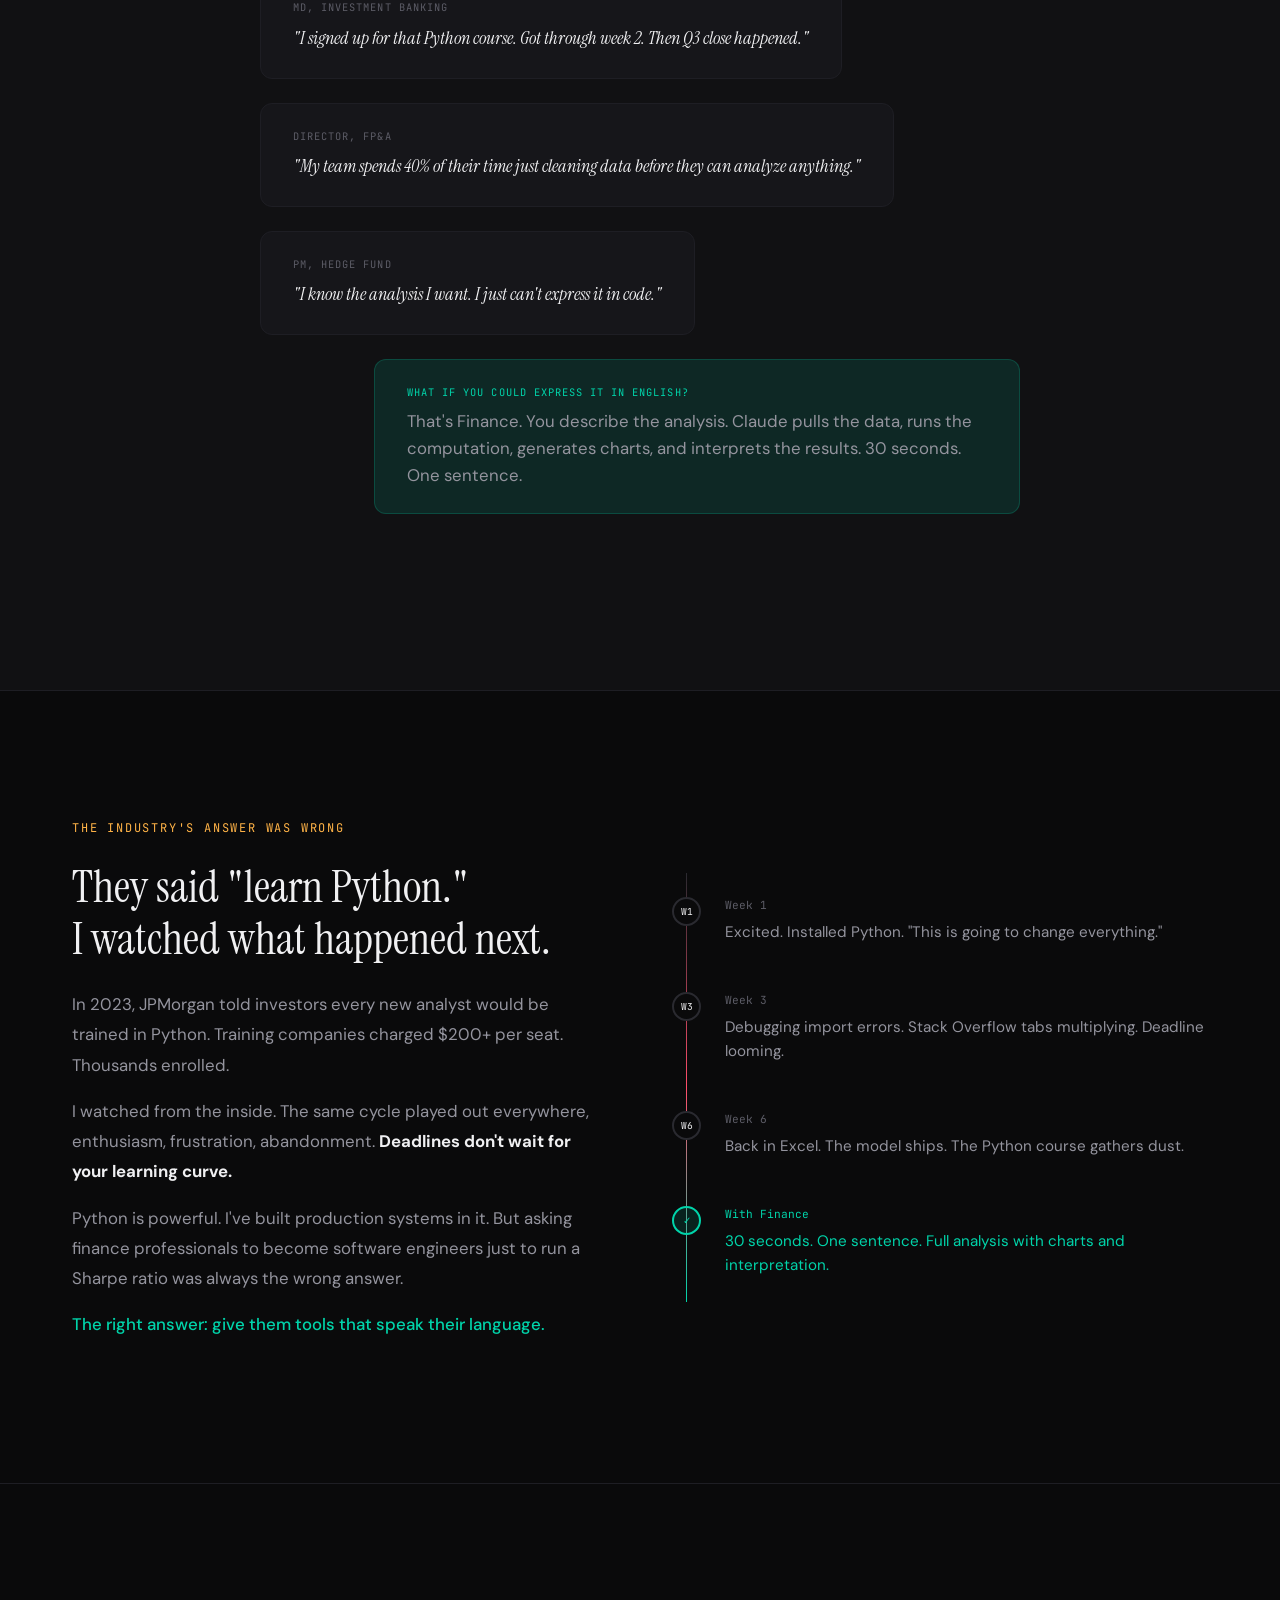
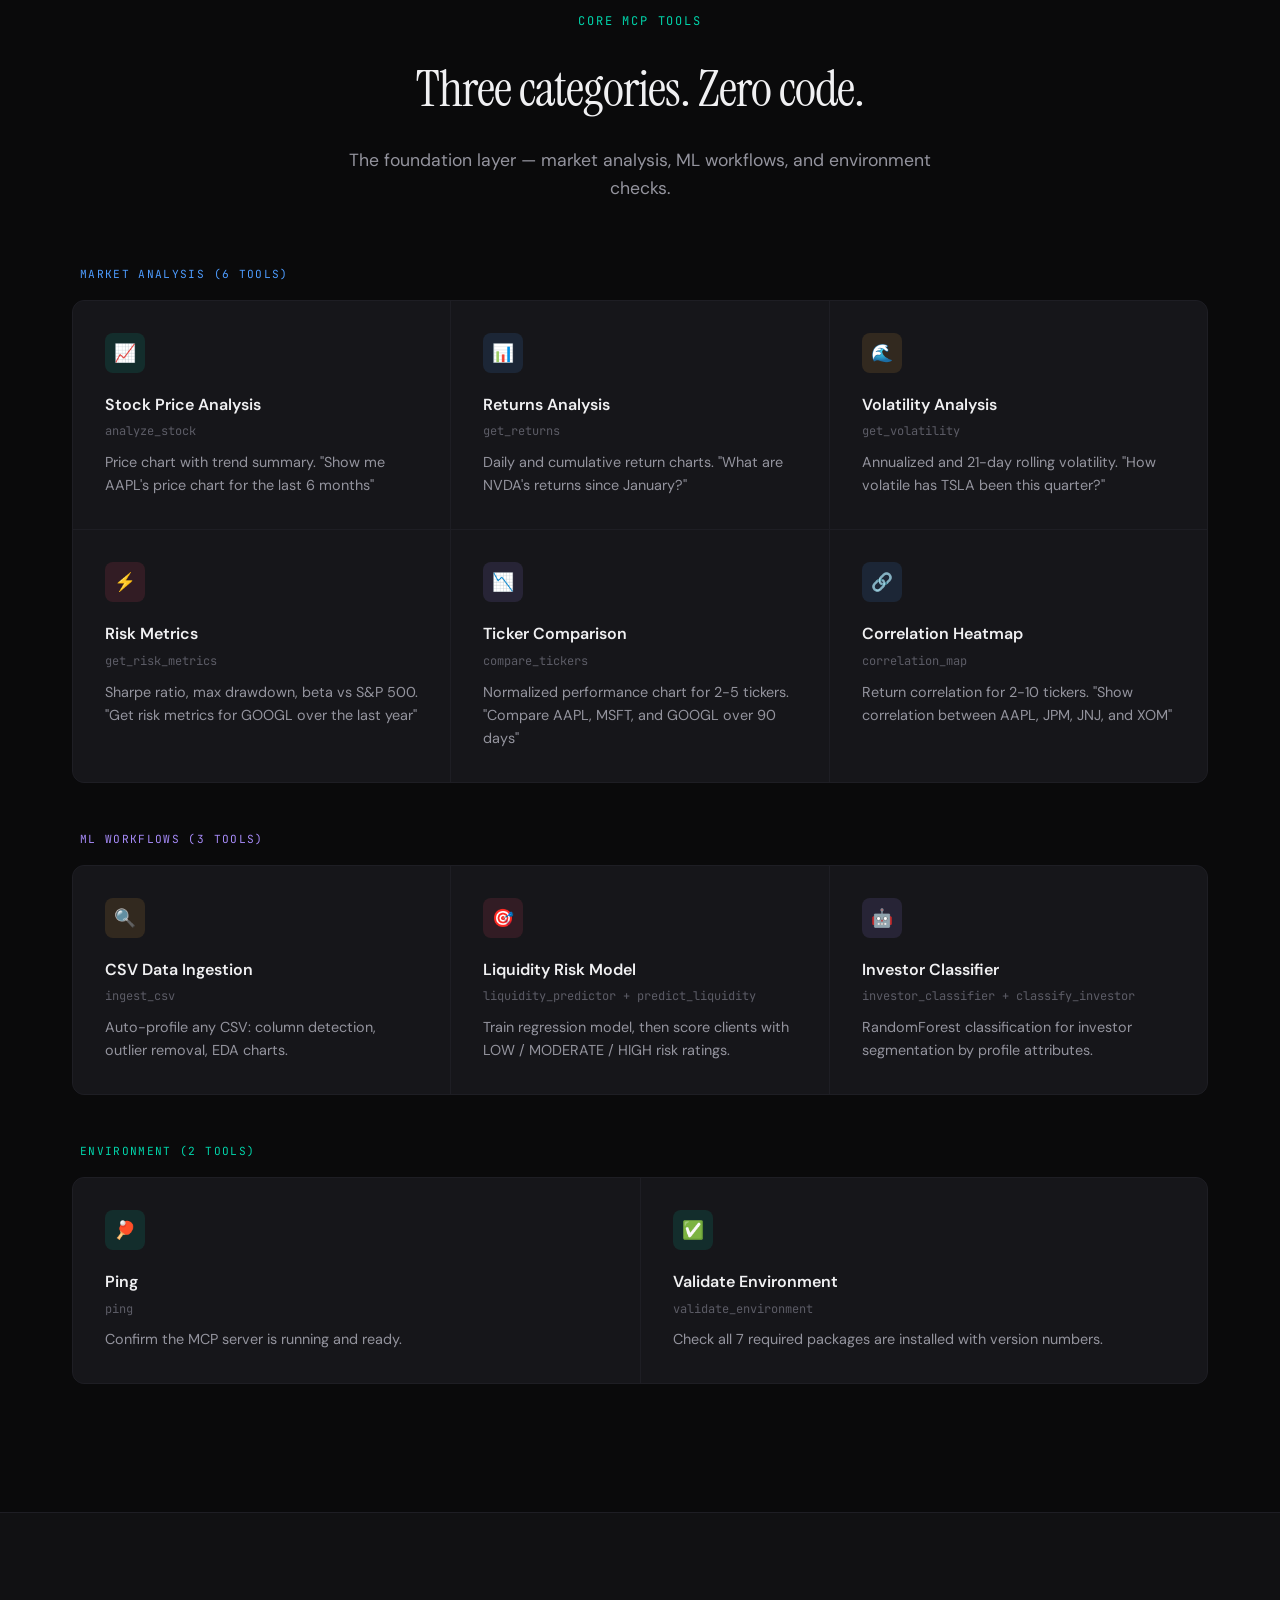
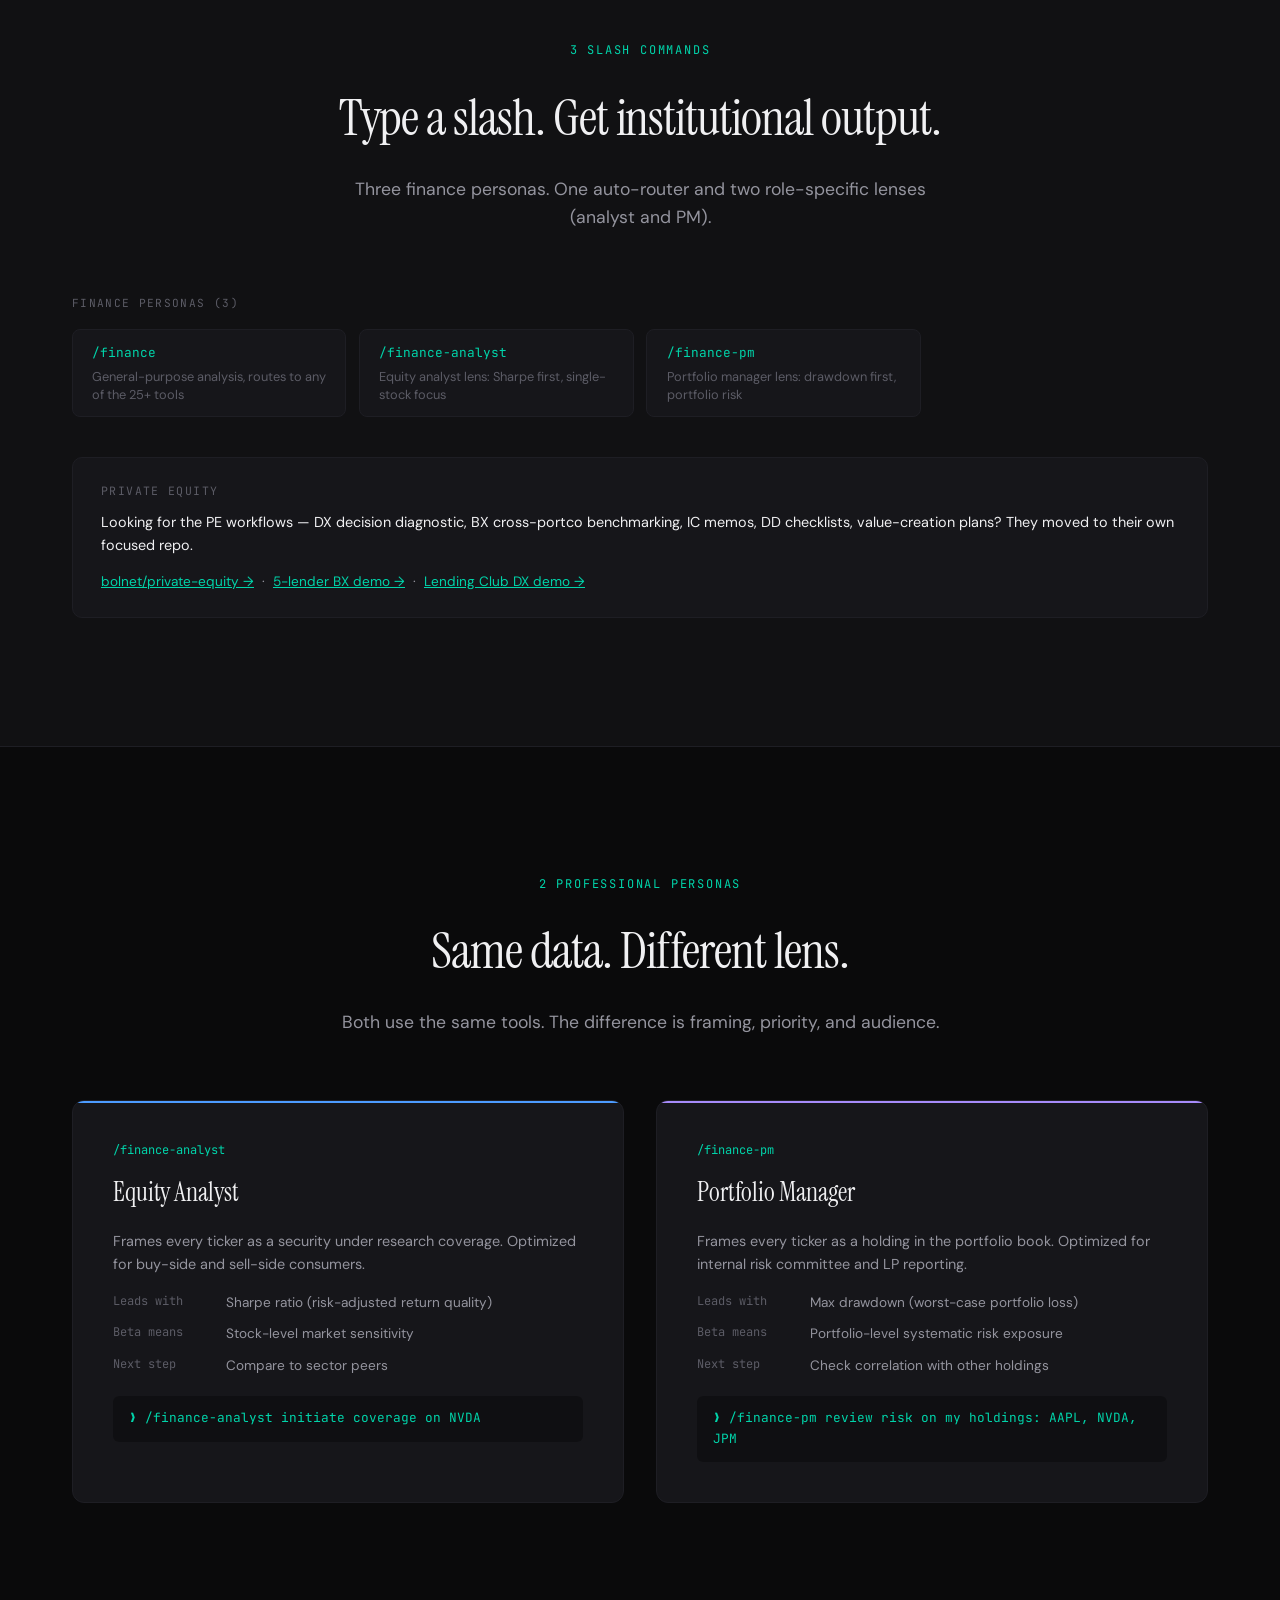
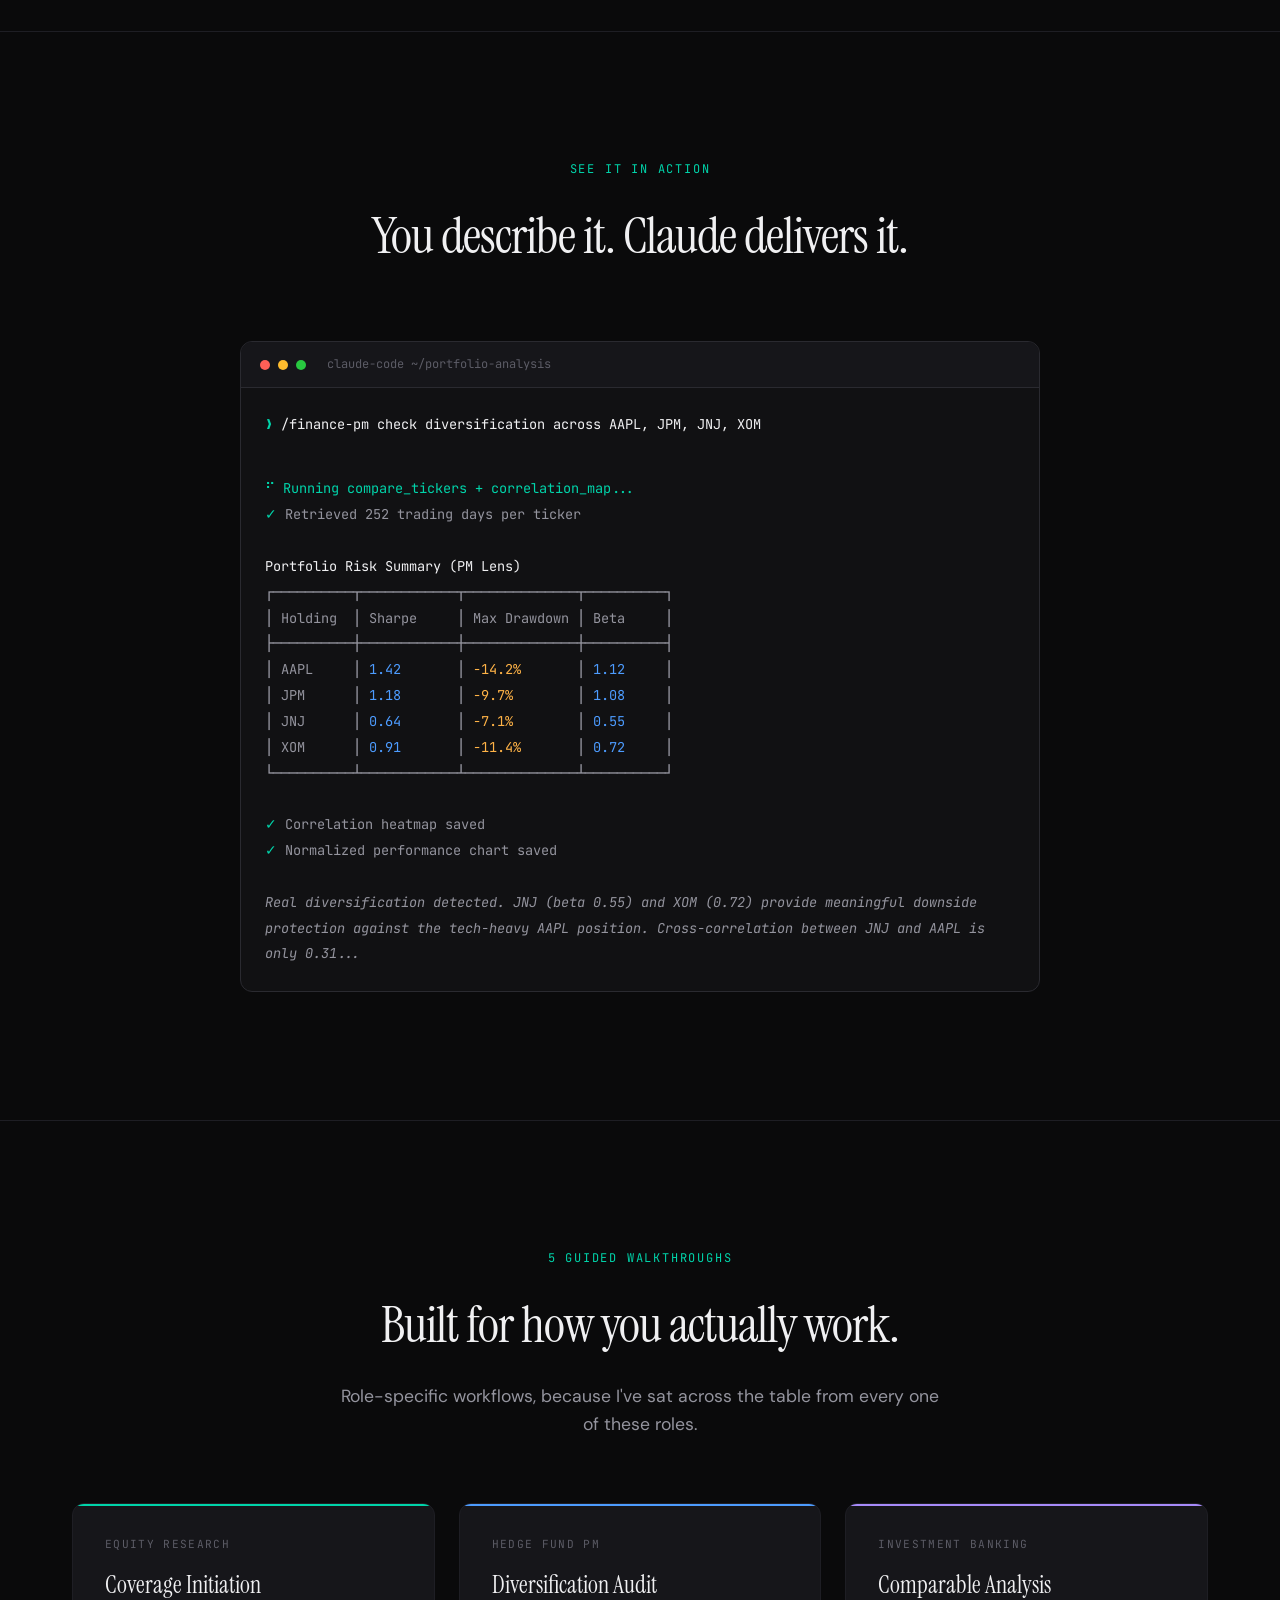
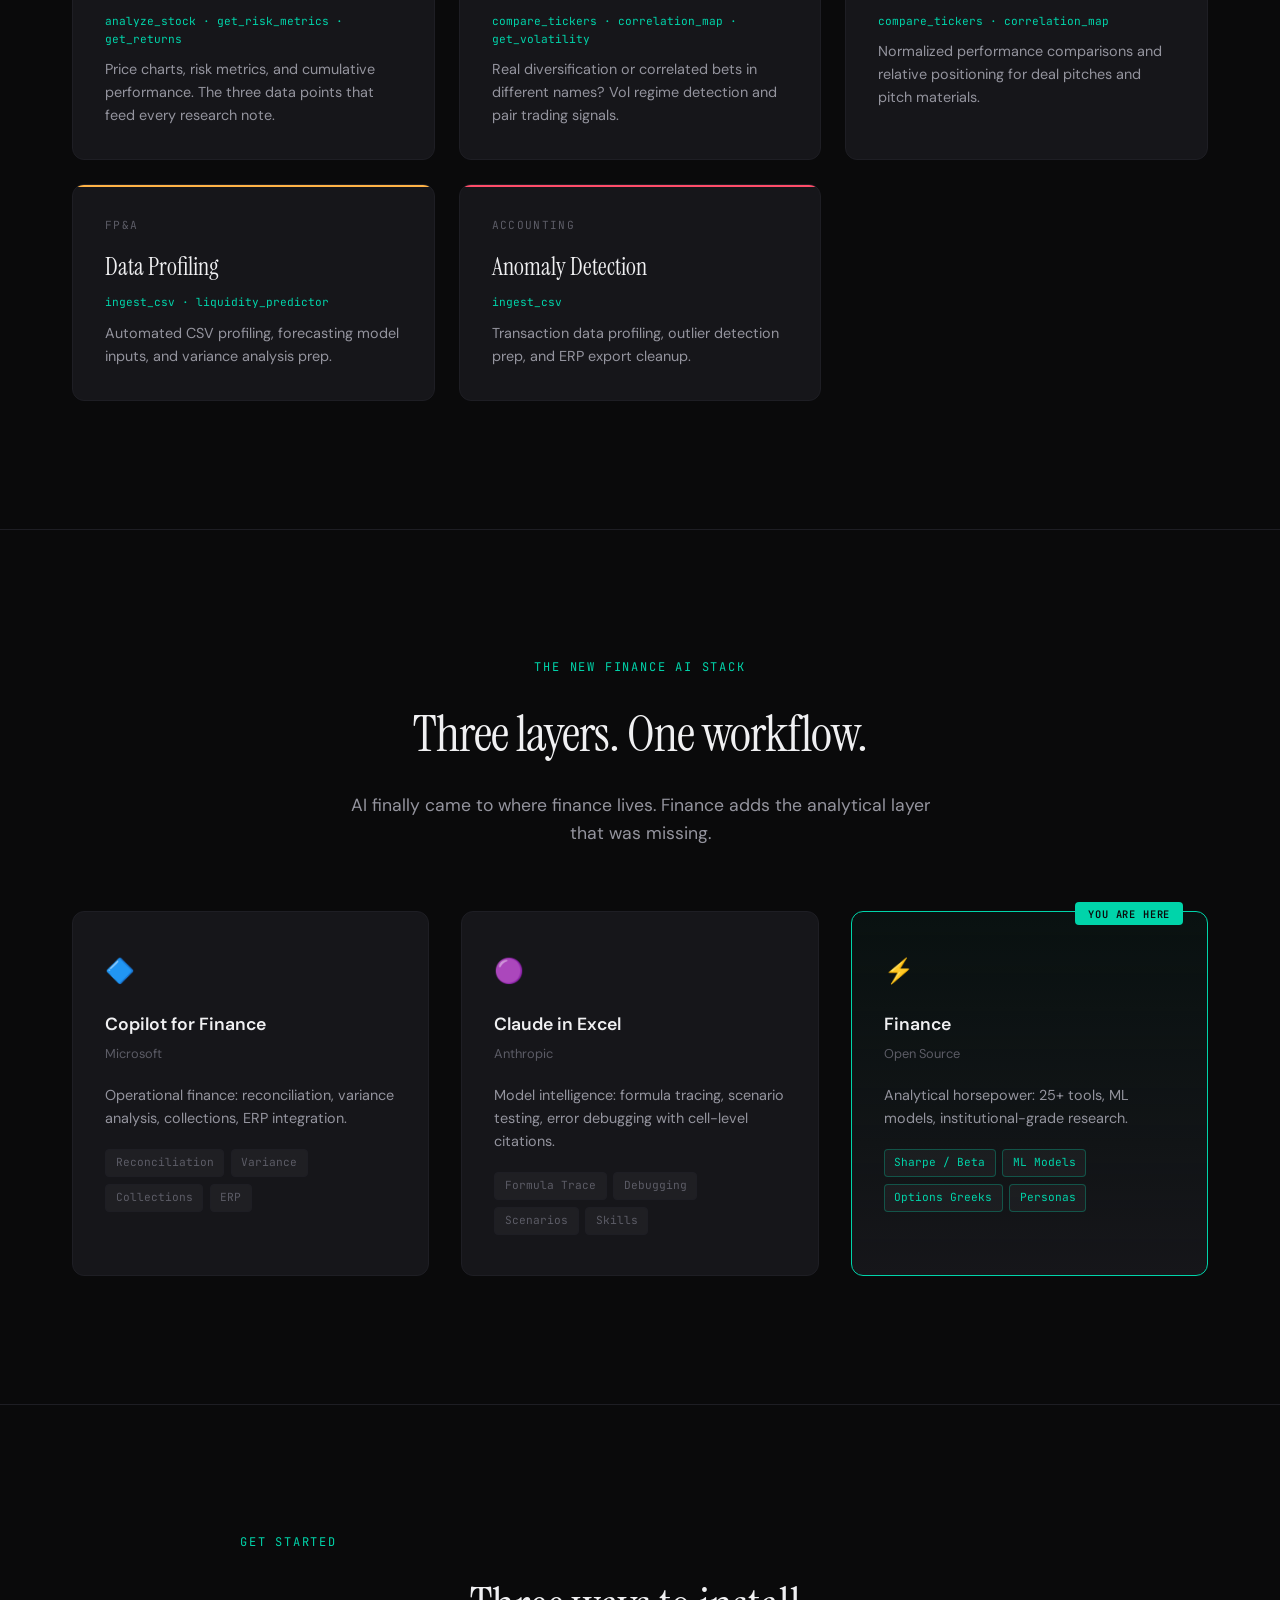
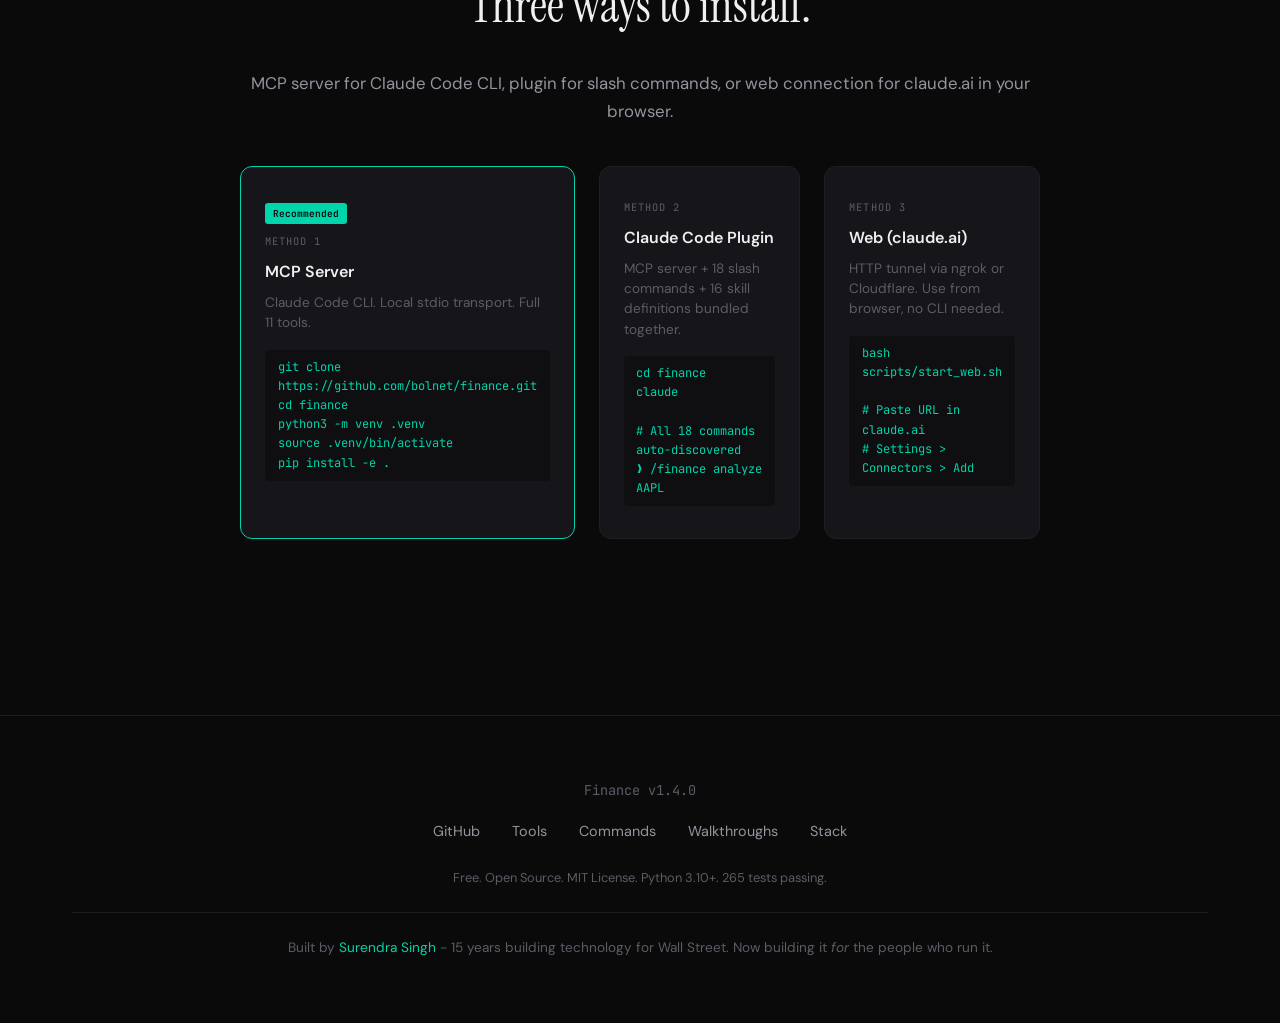
==== commit ba55c8ba: "docs: update repo references to bolnet/finance after rename" ====
--- a/docs/index.html
+++ b/docs/index.html
@@ -889,13 +889,13 @@
           <div class="method-num">Method 1</div>
           <h4>MCP Server</h4>
           <p>Claude Code CLI. Local stdio transport. Full 11 tools.</p>
-          <code class="method-cmd">git clone https://github.com/bolnet/Claude-Finance.git<br>cd Claude-Finance<br>python3 -m venv .venv<br>source .venv/bin/activate<br>pip install -e .</code>
+          <code class="method-cmd">git clone https://github.com/bolnet/finance.git<br>cd finance<br>python3 -m venv .venv<br>source .venv/bin/activate<br>pip install -e .</code>
         </div>
         <div class="method-card">
           <div class="method-num">Method 2</div>
           <h4>Claude Code Plugin</h4>
           <p>MCP server + 18 slash commands + 16 skill definitions bundled together.</p>
-          <code class="method-cmd">cd Claude-Finance<br>claude<br><br># All 18 commands auto-discovered<br>❯ /finance analyze AAPL</code>
+          <code class="method-cmd">cd finance<br>claude<br><br># All 18 commands auto-discovered<br>❯ /finance analyze AAPL</code>
         </div>
         <div class="method-card">
           <div class="method-num">Method 3</div>
@@ -913,7 +913,7 @@
   <div class="container">
     <div class="footer-brand">Finance v1.4.0</div>
     <ul class="footer-links">
-      <li><a href="https://github.com/bolnet/Claude-Finance">GitHub</a></li>
+      <li><a href="https://github.com/bolnet/finance">GitHub</a></li>
       <li><a href="#tools">Tools</a></li>
       <li><a href="#commands">Commands</a></li>
       <li><a href="#roles">Walkthroughs</a></li>
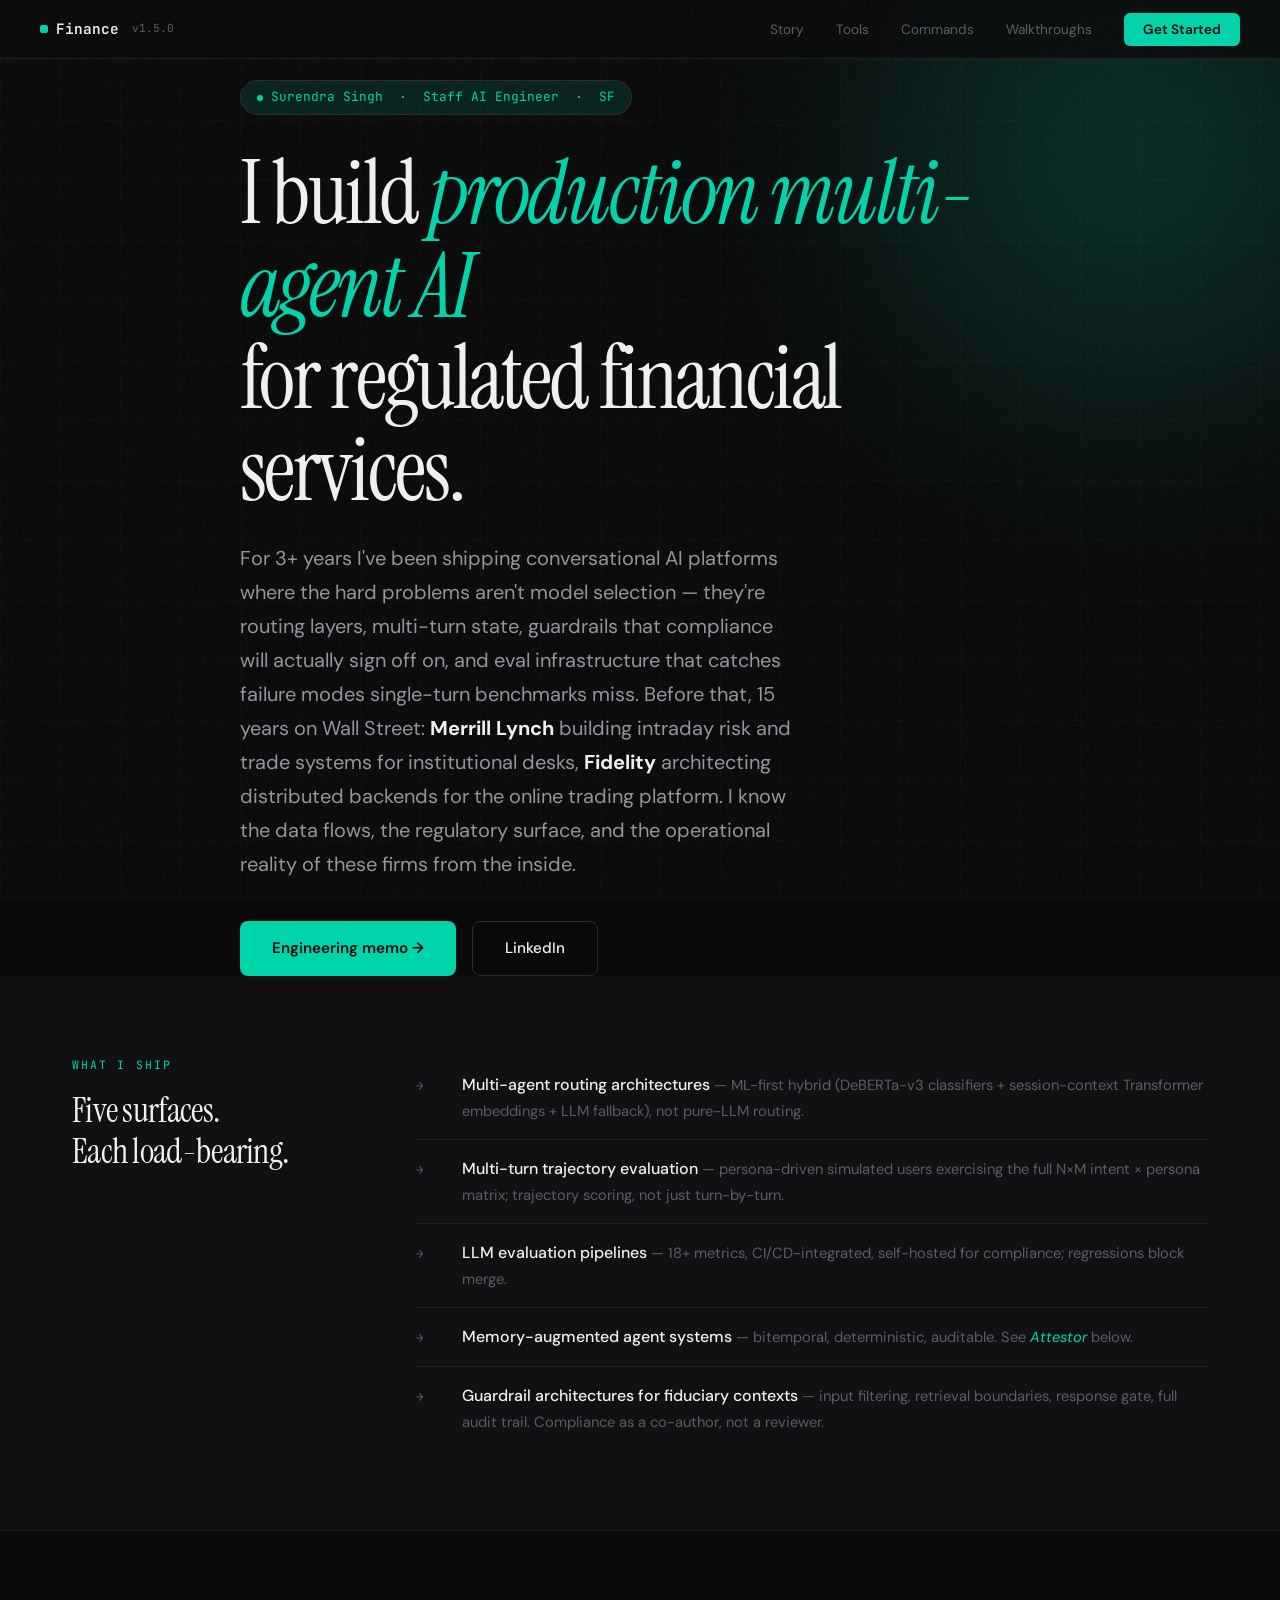
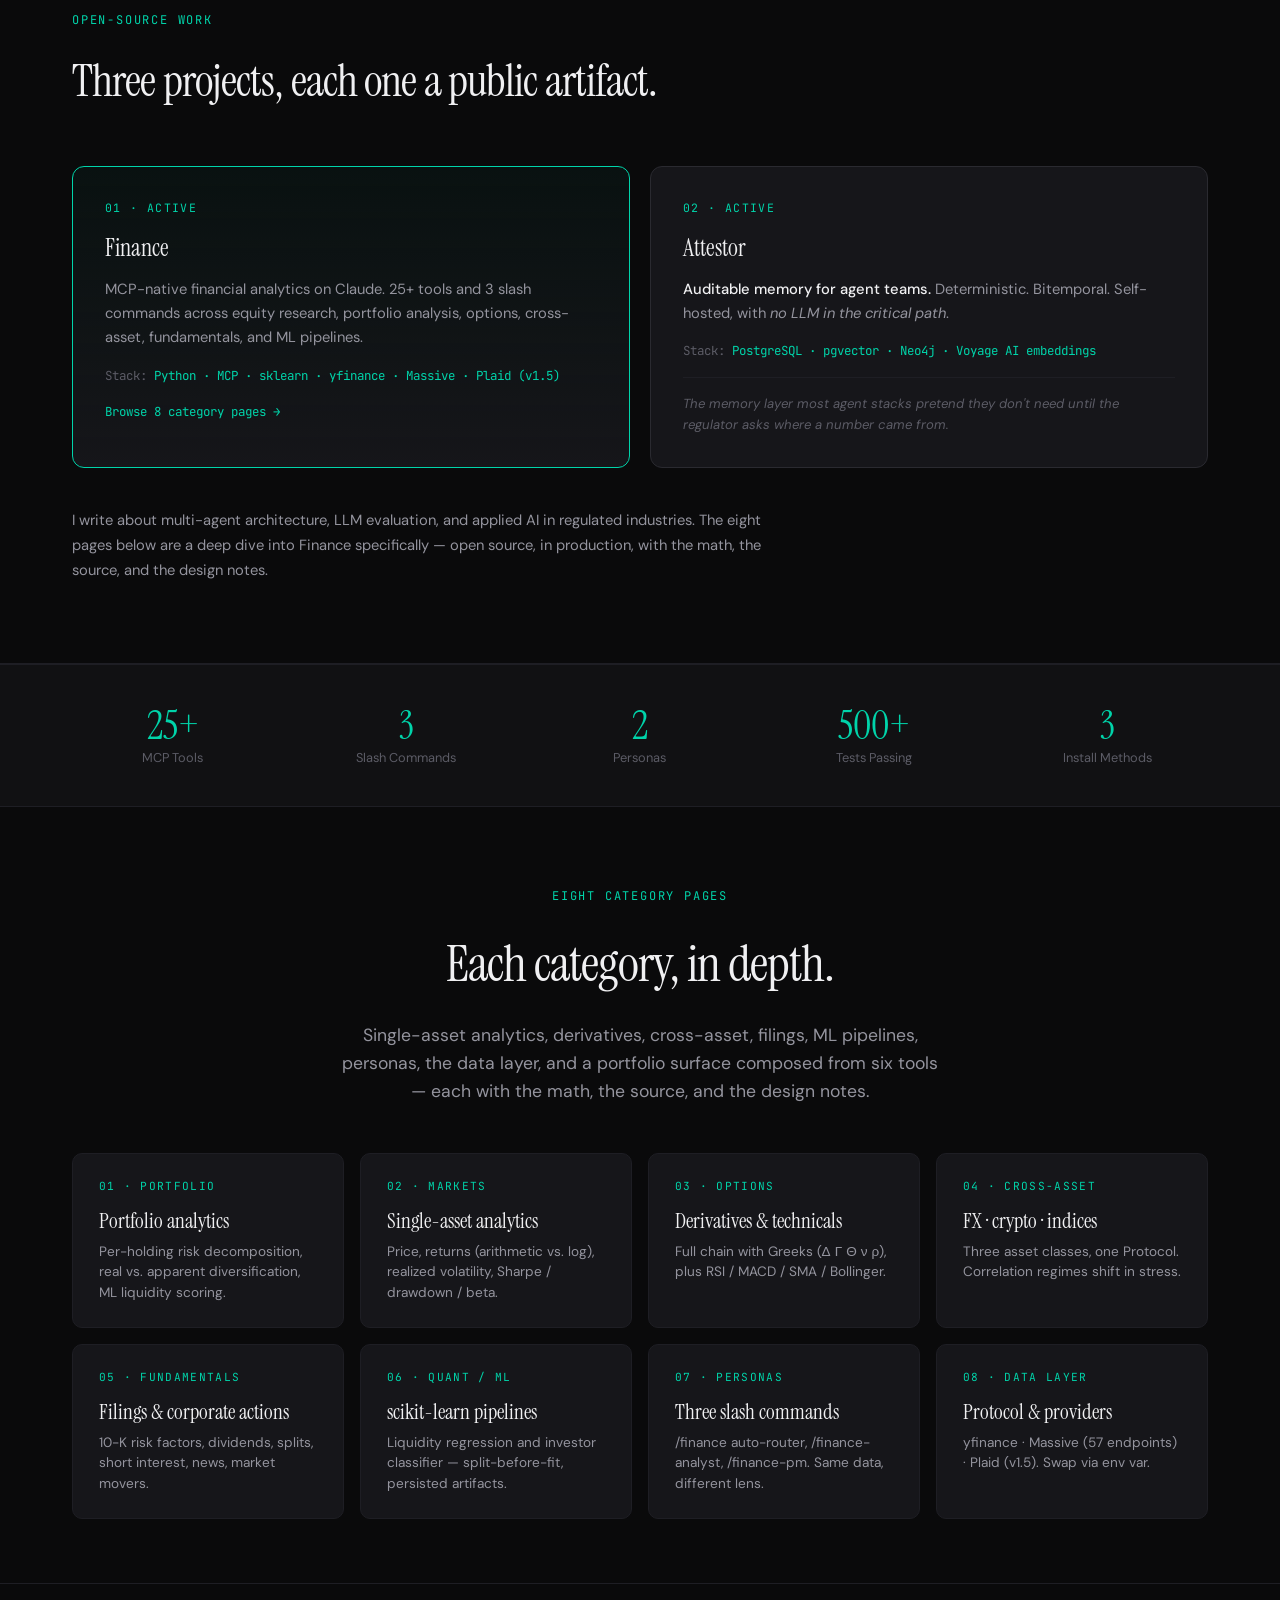
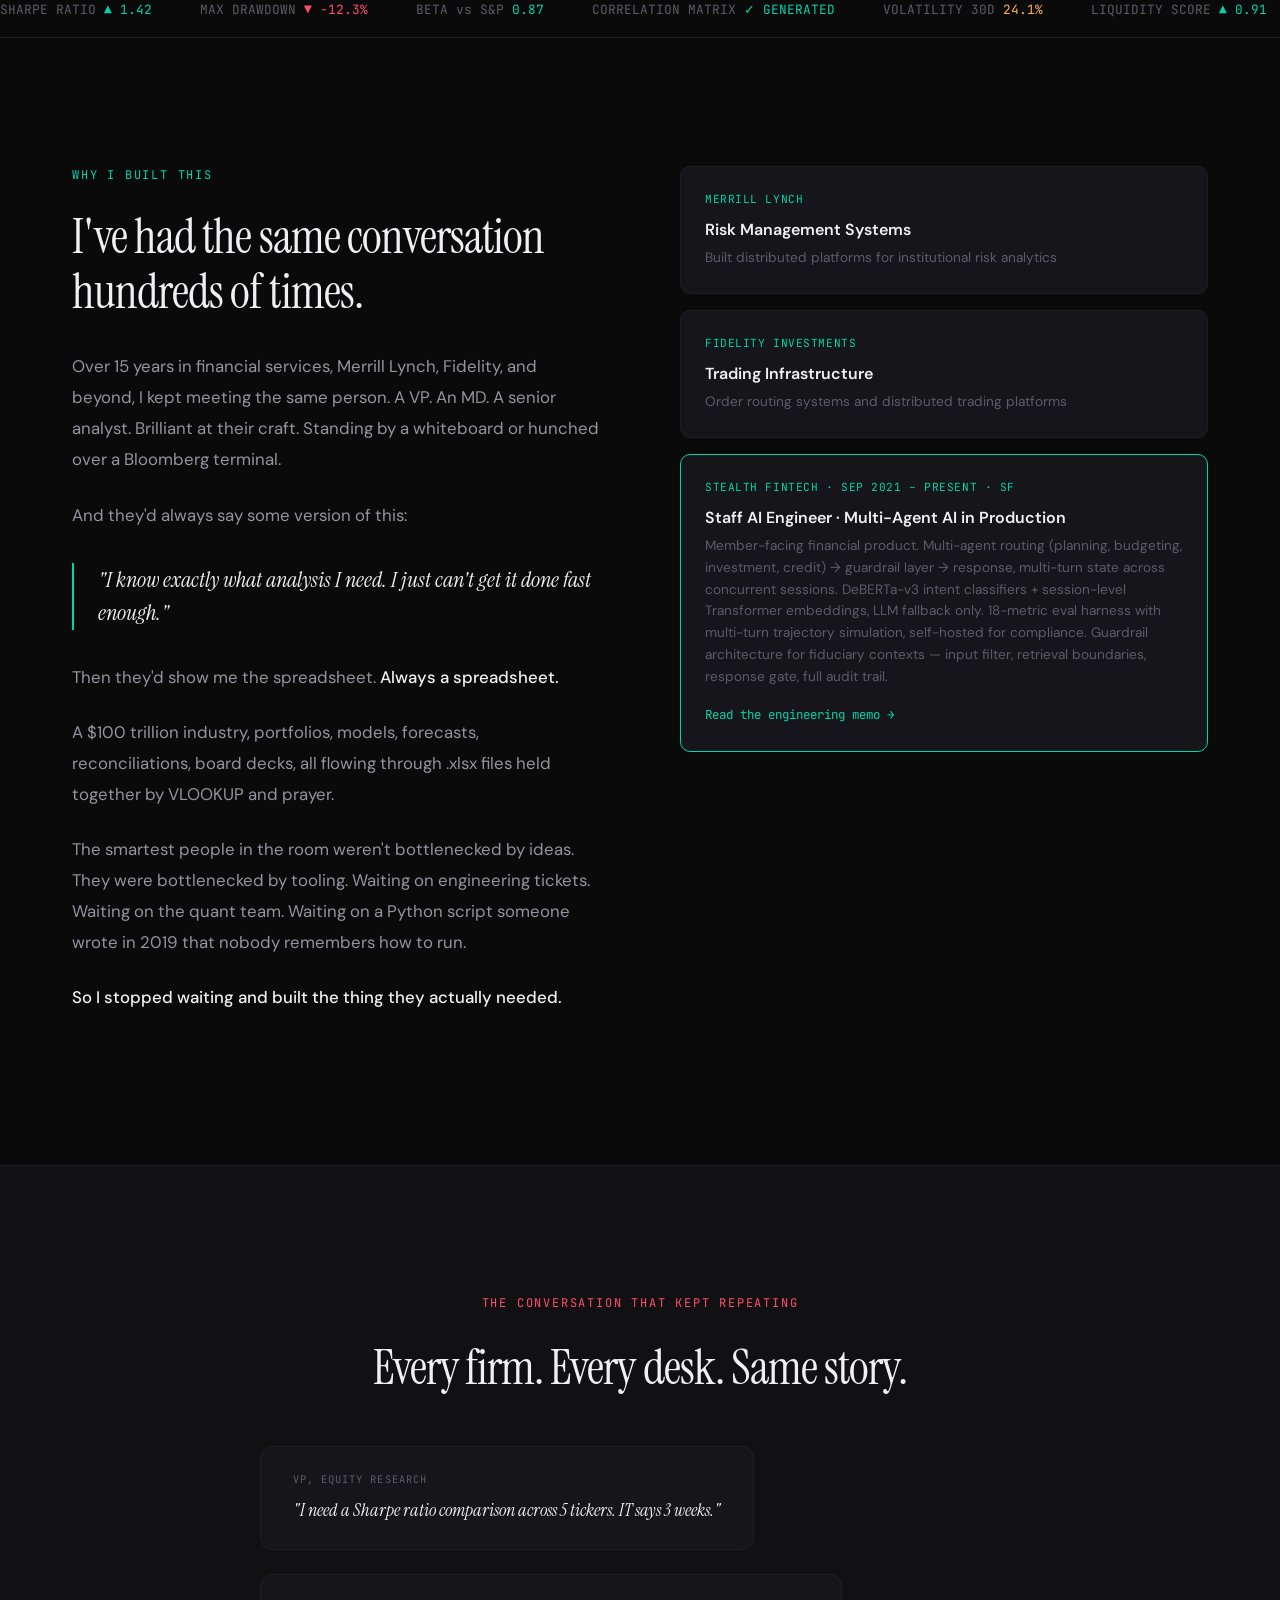
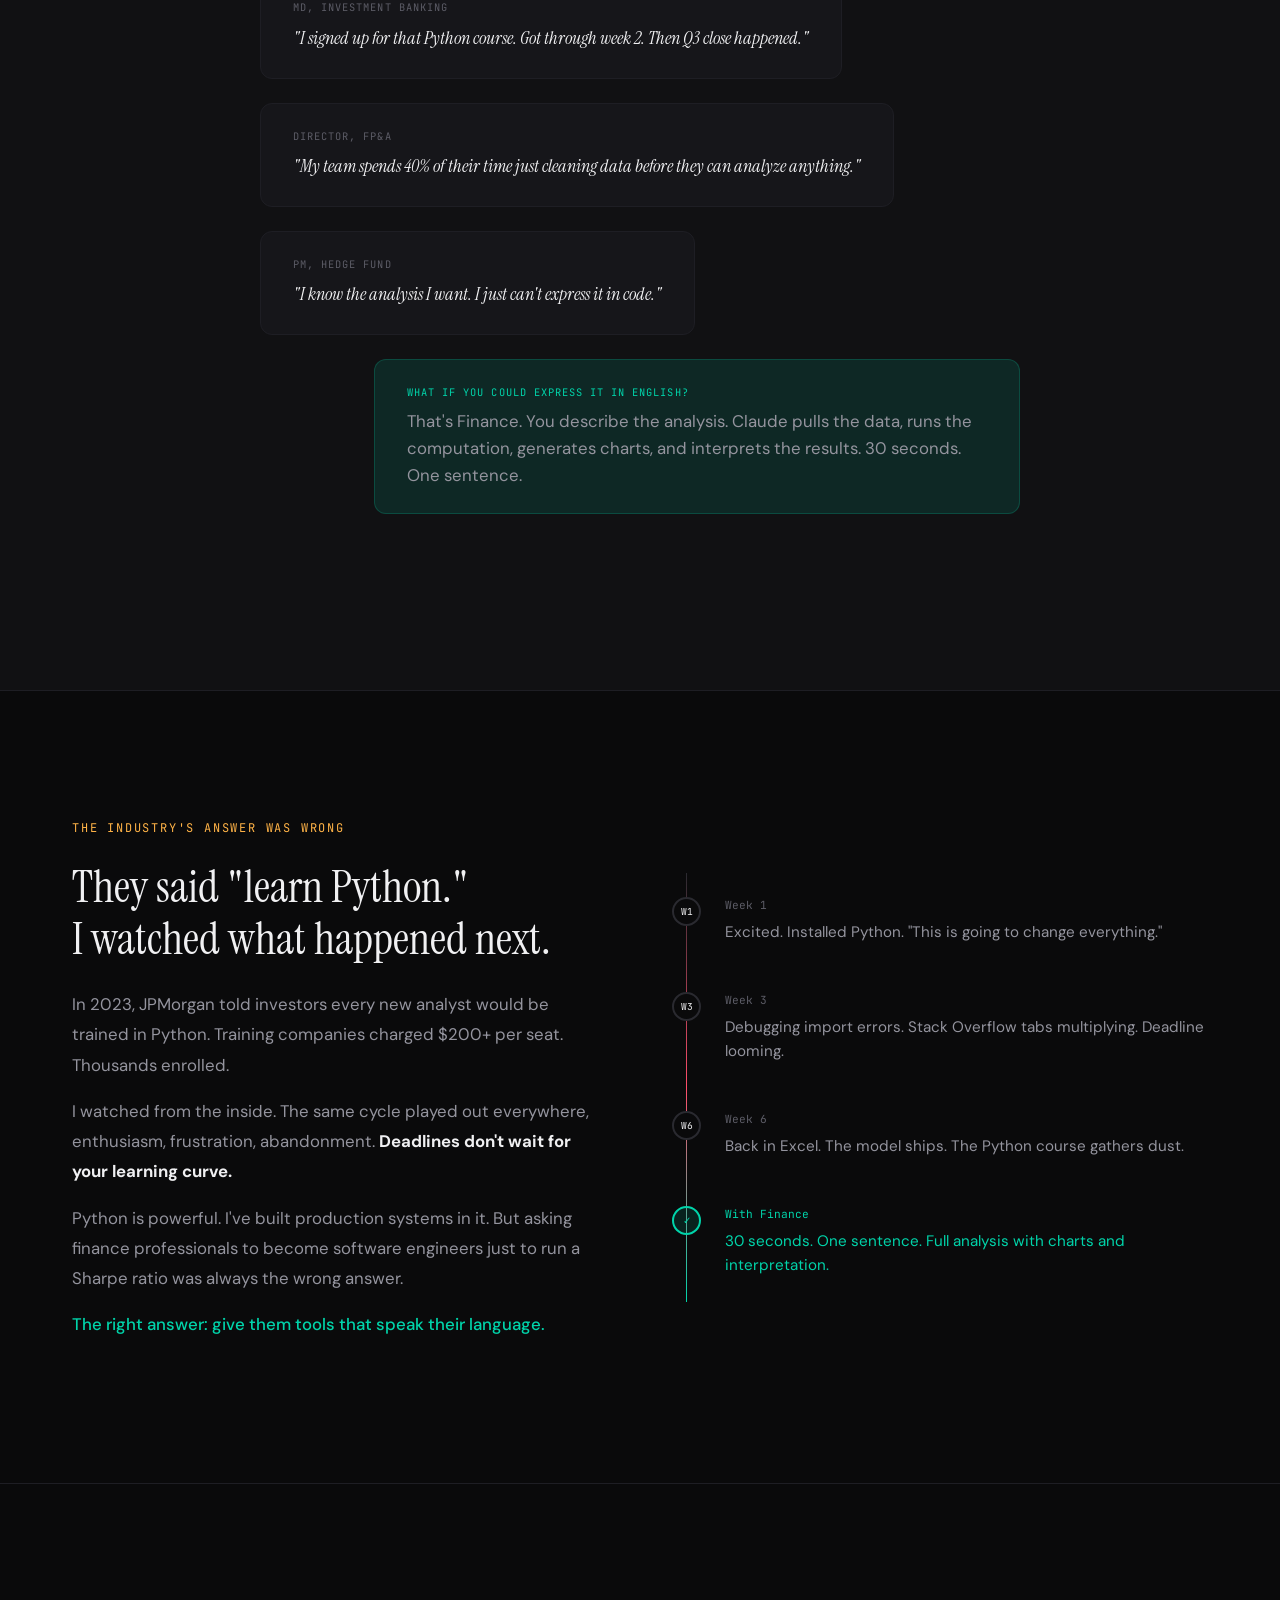
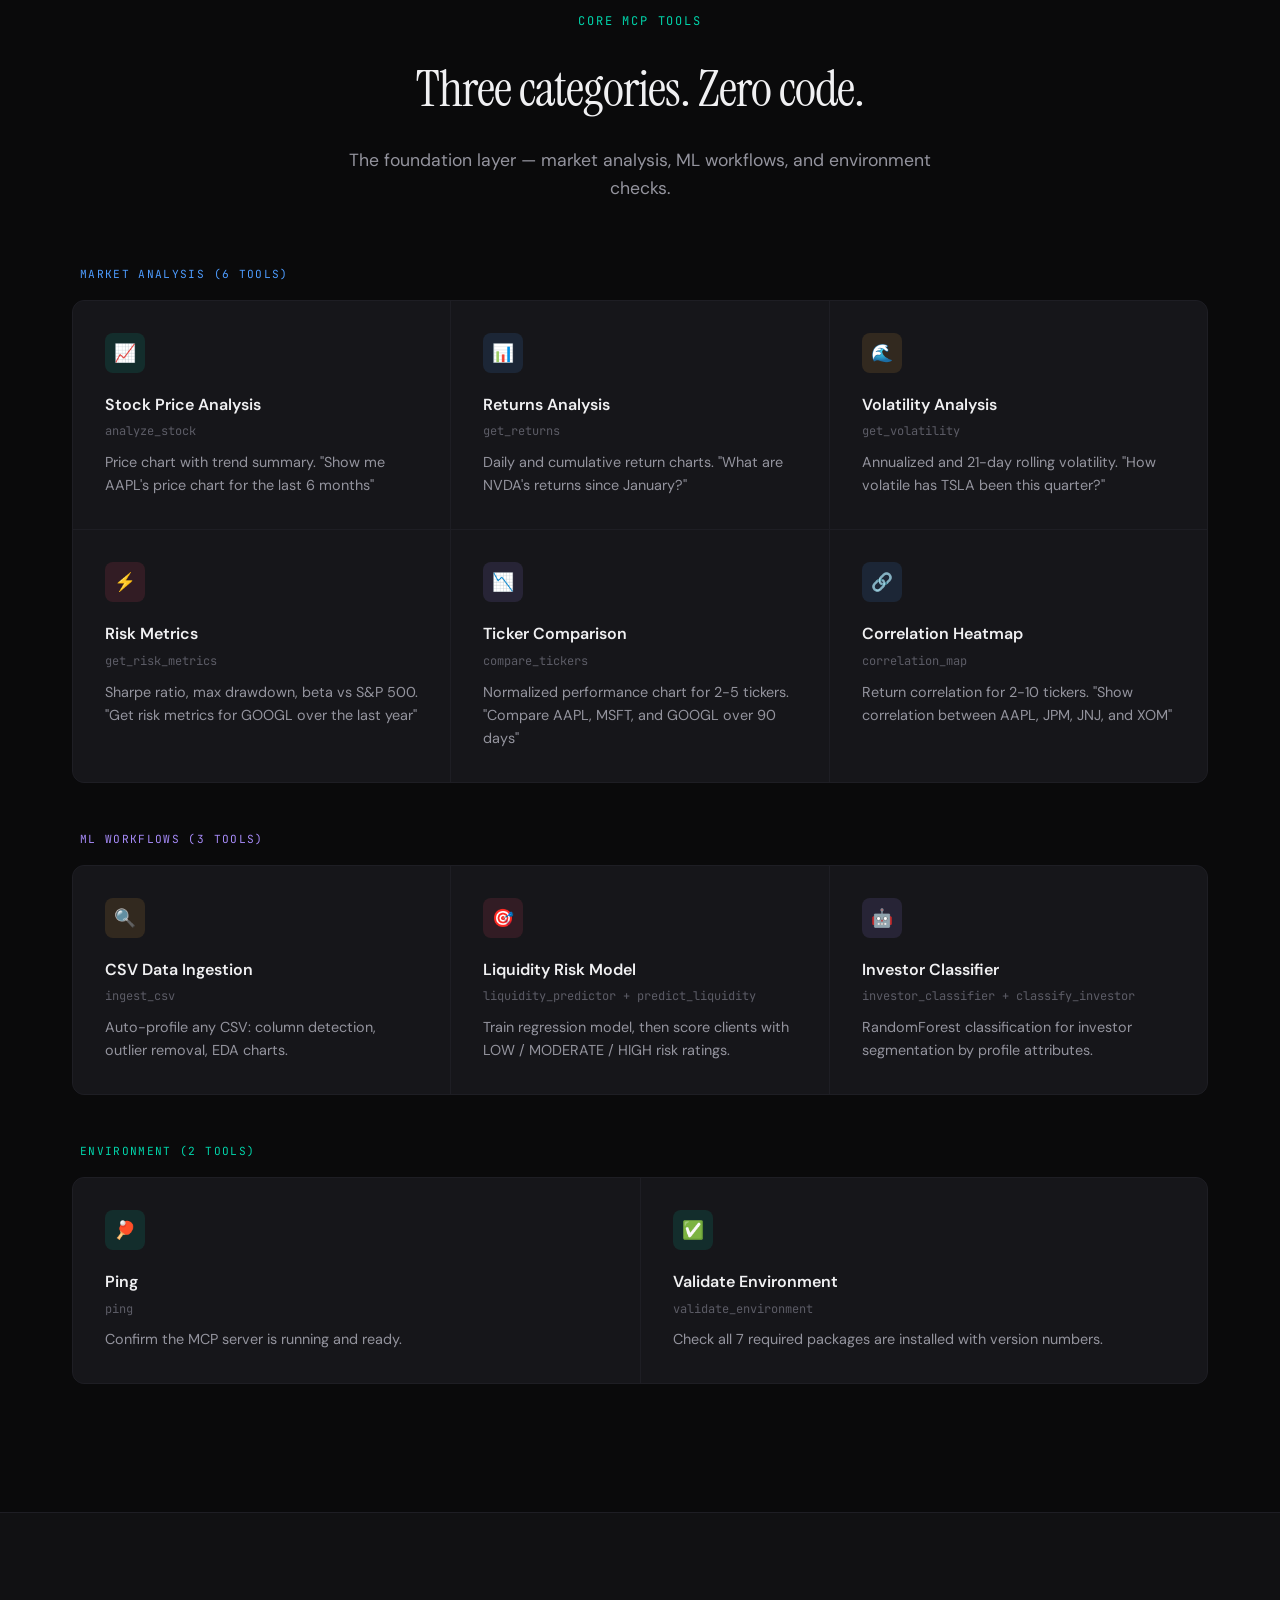
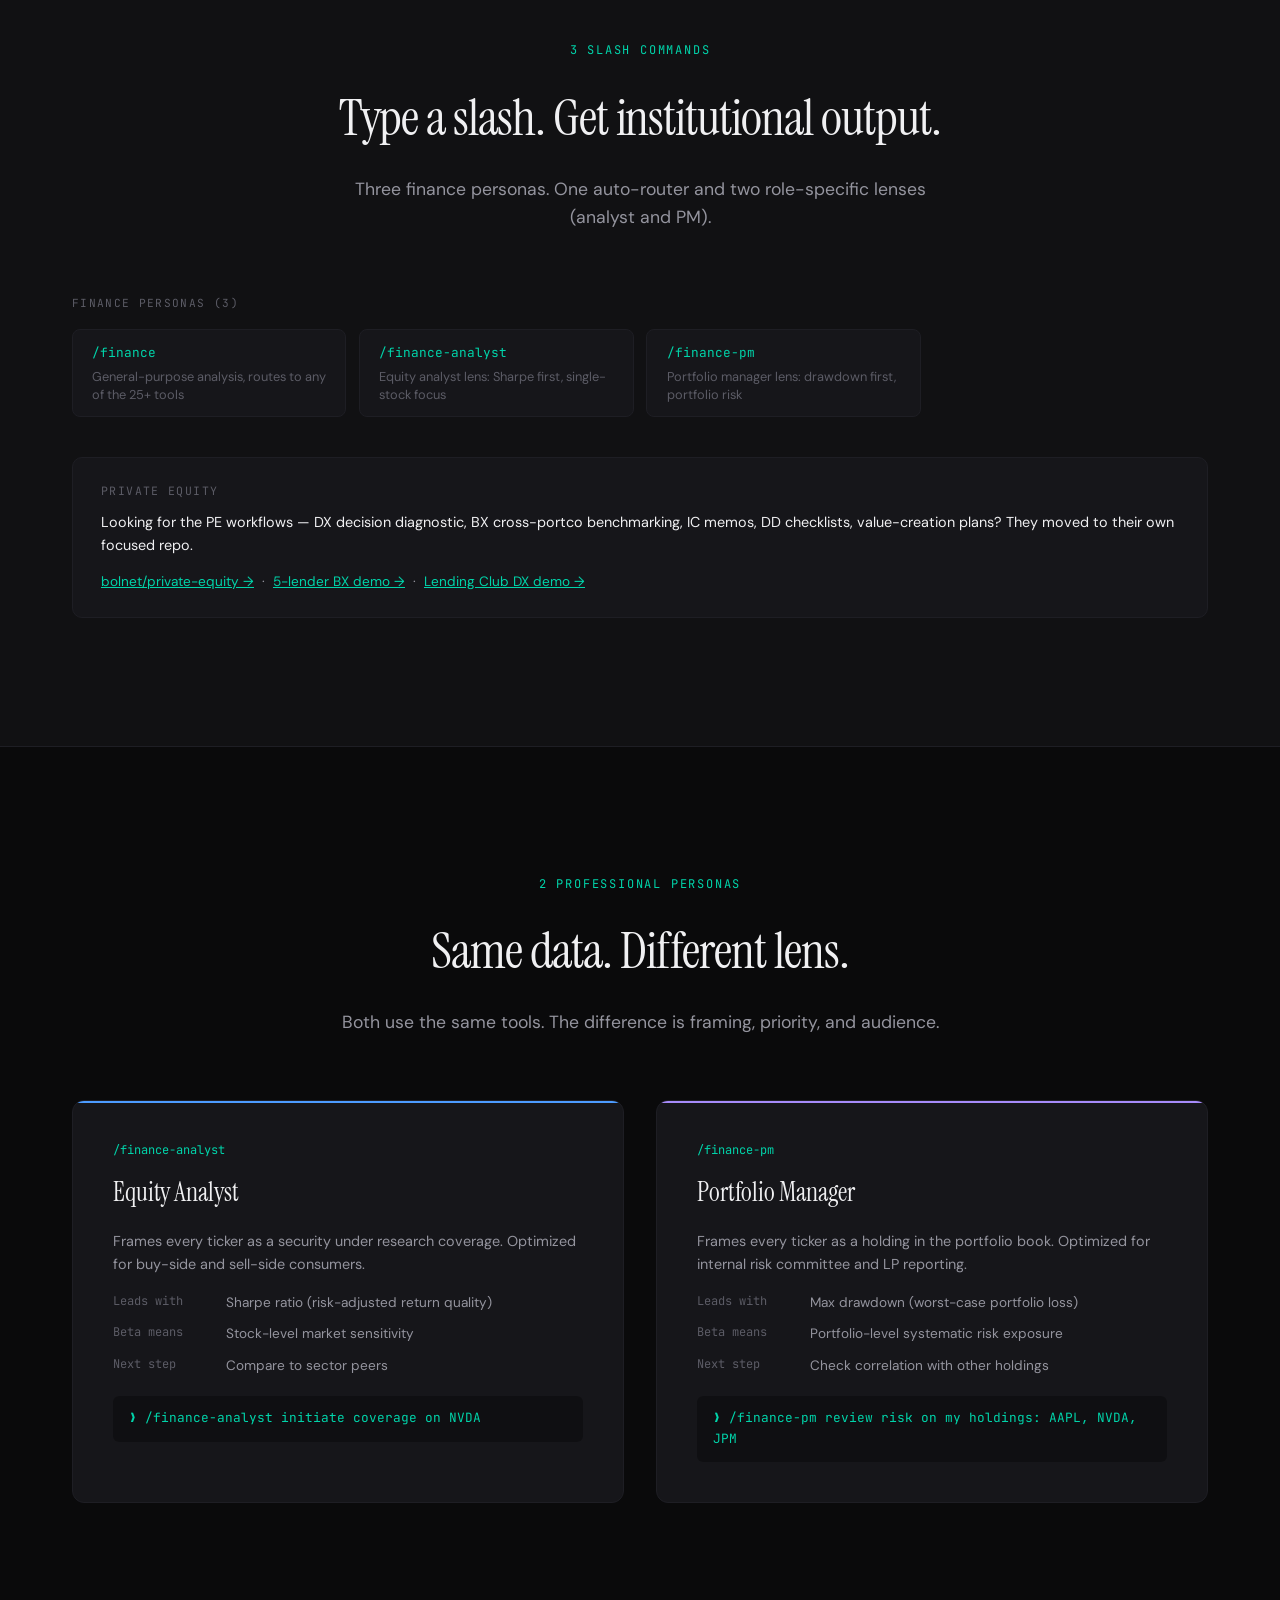
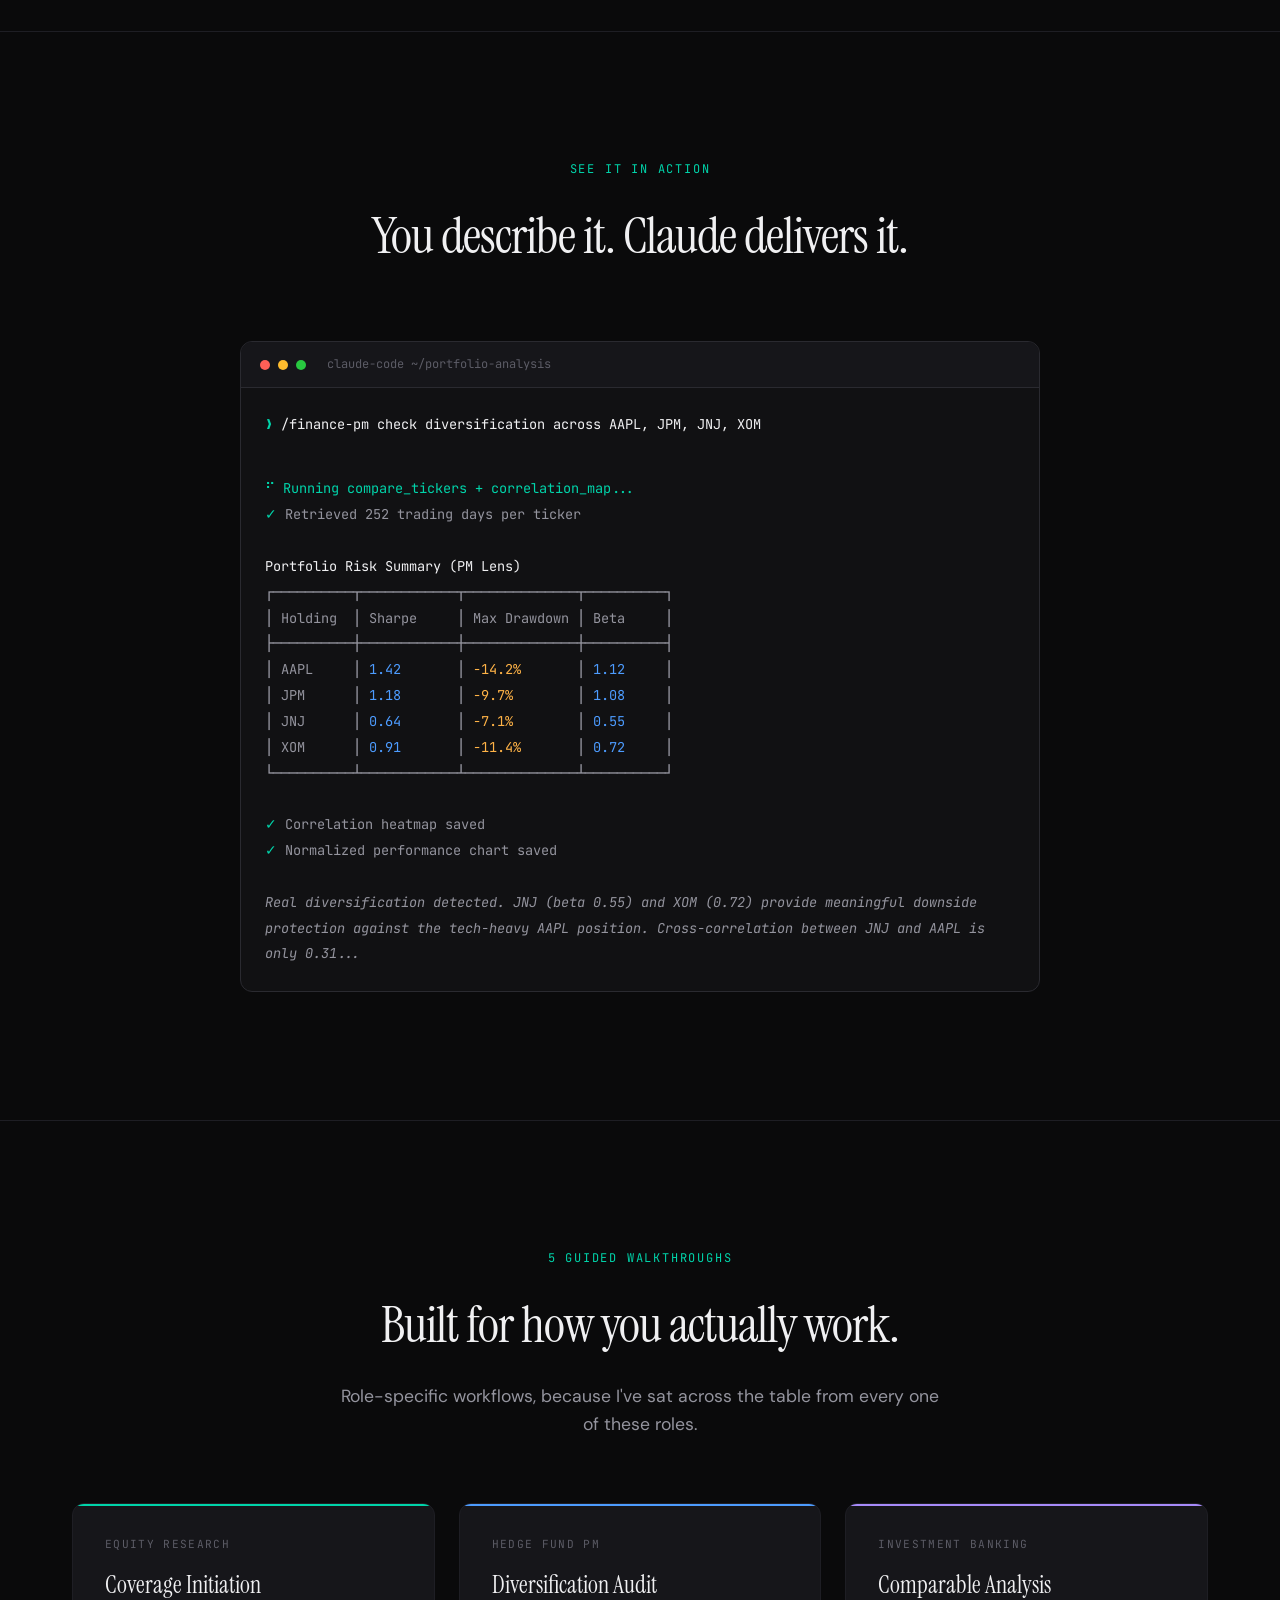
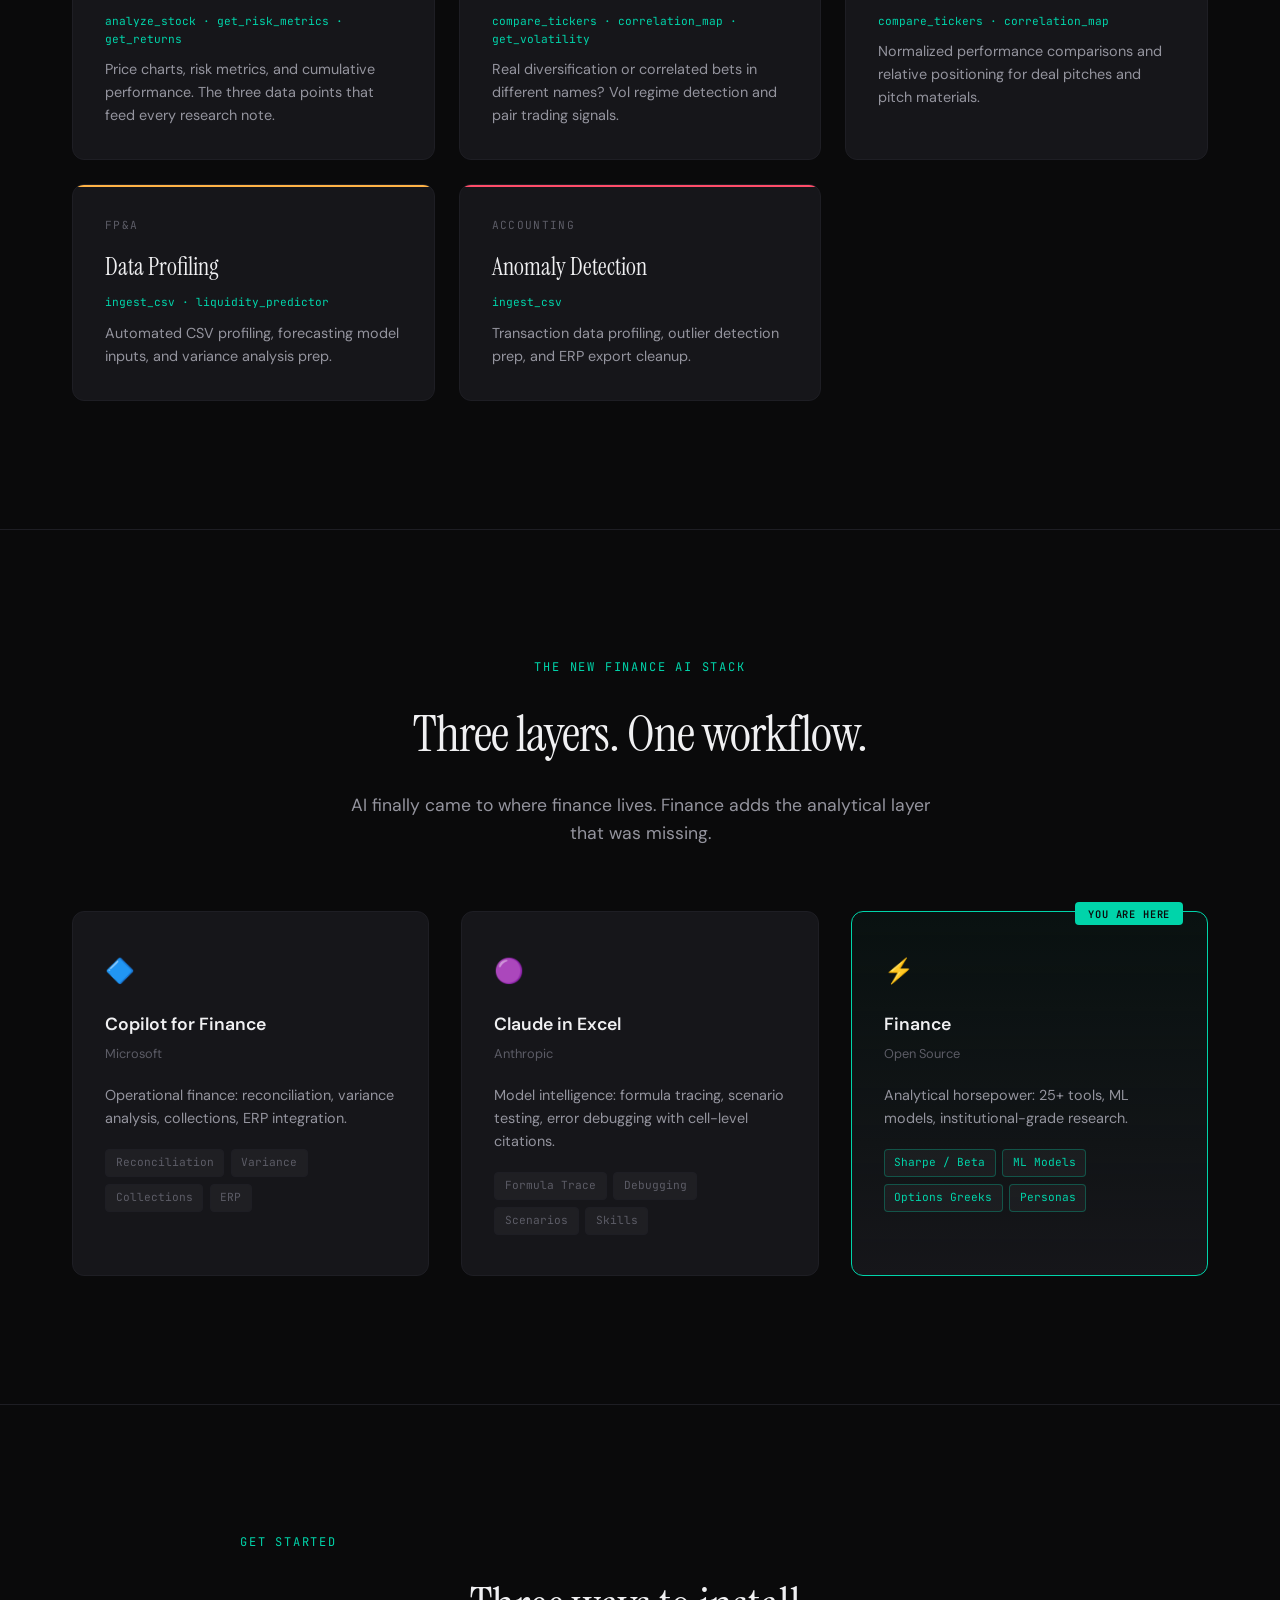
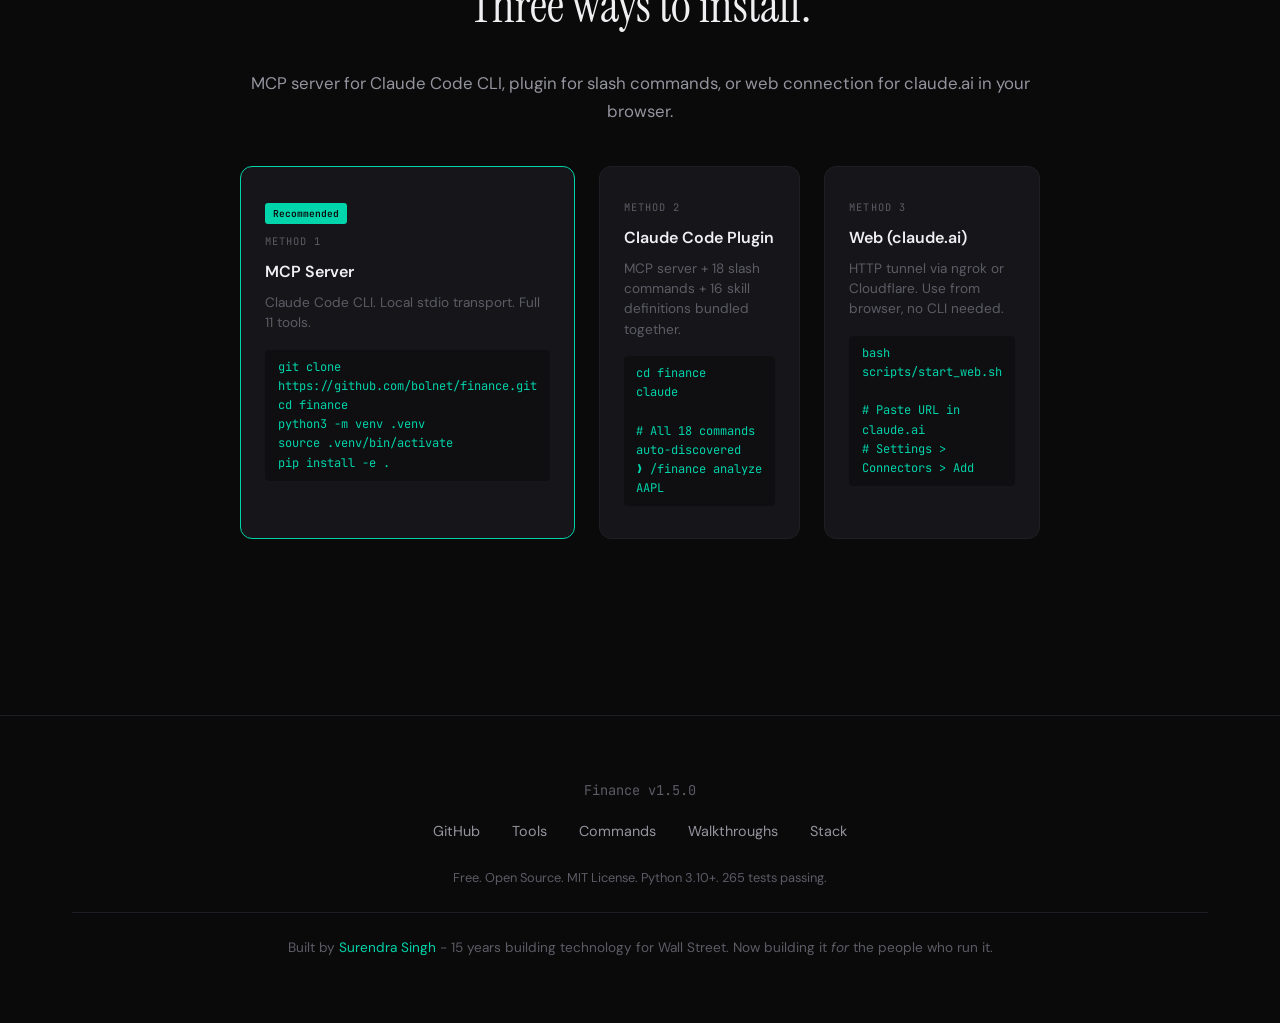
==== commit f28b9cb0: "docs: fix LinkedIn URL, add OG/Twitter cards, favicon, canonical - Replace LinkedIn slug surendrasin" ====
--- a/docs/index.html
+++ b/docs/index.html
@@ -5,6 +5,26 @@
 <meta name="viewport" content="width=device-width, initial-scale=1.0">
 <title>Finance - Institutional-Grade Analytics in Plain English</title>
 <meta name="description" content="Open-source AI skill for Claude Code. 25+ MCP tools across stocks, options, ML scoring, and risk analytics. No code required.">
+<link rel="canonical" href="https://bolnet.github.io/finance/">
+<link rel="icon" type="image/svg+xml" href="data:image/svg+xml,%3Csvg xmlns='http://www.w3.org/2000/svg' viewBox='0 0 64 64'%3E%3Crect width='64' height='64' rx='12' fill='%230a0a0b'/%3E%3Ccircle cx='32' cy='32' r='14' fill='%2300d4aa'/%3E%3C/svg%3E">
+
+<!-- Open Graph -->
+<meta property="og:type" content="website">
+<meta property="og:url" content="https://bolnet.github.io/finance/">
+<meta property="og:title" content="Finance - Institutional-Grade Analytics in Plain English">
+<meta property="og:description" content="Open-source AI skill for Claude Code. 25+ MCP tools across stocks, options, ML scoring, and risk analytics. No code required.">
+<meta property="og:image" content="https://bolnet.github.io/finance/social/og-card.png">
+<meta property="og:image:width" content="1200">
+<meta property="og:image:height" content="630">
+<meta property="og:site_name" content="Finance">
+
+<!-- Twitter Card -->
+<meta name="twitter:card" content="summary_large_image">
+<meta name="twitter:url" content="https://bolnet.github.io/finance/">
+<meta name="twitter:title" content="Finance - Institutional-Grade Analytics in Plain English">
+<meta name="twitter:description" content="Open-source AI skill for Claude Code. 25+ MCP tools across stocks, options, ML scoring, and risk analytics. No code required.">
+<meta name="twitter:image" content="https://bolnet.github.io/finance/social/og-card.png">
+
 <link rel="preconnect" href="https://fonts.googleapis.com">
 <link rel="preconnect" href="https://fonts.gstatic.com" crossorigin>
 <link href="https://fonts.googleapis.com/css2?family=DM+Sans:ital,opsz,wght@0,9..40,300;0,9..40,400;0,9..40,500;0,9..40,600;0,9..40,700;1,9..40,300;1,9..40,400&family=JetBrains+Mono:wght@400;500;600&family=Instrument+Serif:ital@0;1&display=swap" rel="stylesheet">
@@ -305,7 +325,7 @@
 <!-- NAV -->
 <nav>
   <div class="nav-inner">
-    <a href="#" class="nav-logo"><span class="dot"></span> Finance <span style="font-weight:400; color:var(--text-muted); font-size:0.7rem; margin-left:0.3rem;">v1.5.0</span></a>
+    <a href="#story" class="nav-logo"><span class="dot"></span> Finance <span style="font-weight:400; color:var(--text-muted); font-size:0.7rem; margin-left:0.3rem;">v1.5.0</span></a>
     <ul class="nav-links">
       <li><a href="#story">Story</a></li>
       <li><a href="#tools">Tools</a></li>
@@ -326,7 +346,7 @@
       <p class="hero-sub">For 3+ years I've been shipping conversational AI platforms where the hard problems aren't model selection — they're routing layers, multi-turn state, guardrails that compliance will actually sign off on, and eval infrastructure that catches failure modes single-turn benchmarks miss. Before that, 15 years on Wall Street: <strong style="color:var(--text-primary);">Merrill Lynch</strong> building intraday risk and trade systems for institutional desks, <strong style="color:var(--text-primary);">Fidelity</strong> architecting distributed backends for the online trading platform. I know the data flows, the regulatory surface, and the operational reality of these firms from the inside.</p>
       <div class="hero-actions">
         <a href="multi-agent.html" class="btn-primary">Engineering memo →</a>
-        <a href="https://www.linkedin.com/in/surendrasingh/" class="btn-secondary">LinkedIn</a>
+        <a href="https://www.linkedin.com/in/singhsurendra/" class="btn-secondary">LinkedIn</a>
       </div>
     </div>
   </div>
@@ -911,7 +931,7 @@
 <!-- FOOTER -->
 <footer>
   <div class="container">
-    <div class="footer-brand">Finance v1.4.0</div>
+    <div class="footer-brand">Finance v1.5.0</div>
     <ul class="footer-links">
       <li><a href="https://github.com/bolnet/finance">GitHub</a></li>
       <li><a href="#tools">Tools</a></li>
@@ -921,7 +941,7 @@
     </ul>
     <div class="footer-copy">Free. Open Source. MIT License. Python 3.10+. 265 tests passing.</div>
     <div class="footer-author">
-      Built by <a href="https://www.linkedin.com/in/surendrasingh/" target="_blank">Surendra Singh</a> - 15 years building technology for Wall Street. Now building it <em>for</em> the people who run it.
+      Built by <a href="https://www.linkedin.com/in/singhsurendra/" target="_blank">Surendra Singh</a> - 15 years building technology for Wall Street. Now building it <em>for</em> the people who run it.
     </div>
   </div>
 </footer>
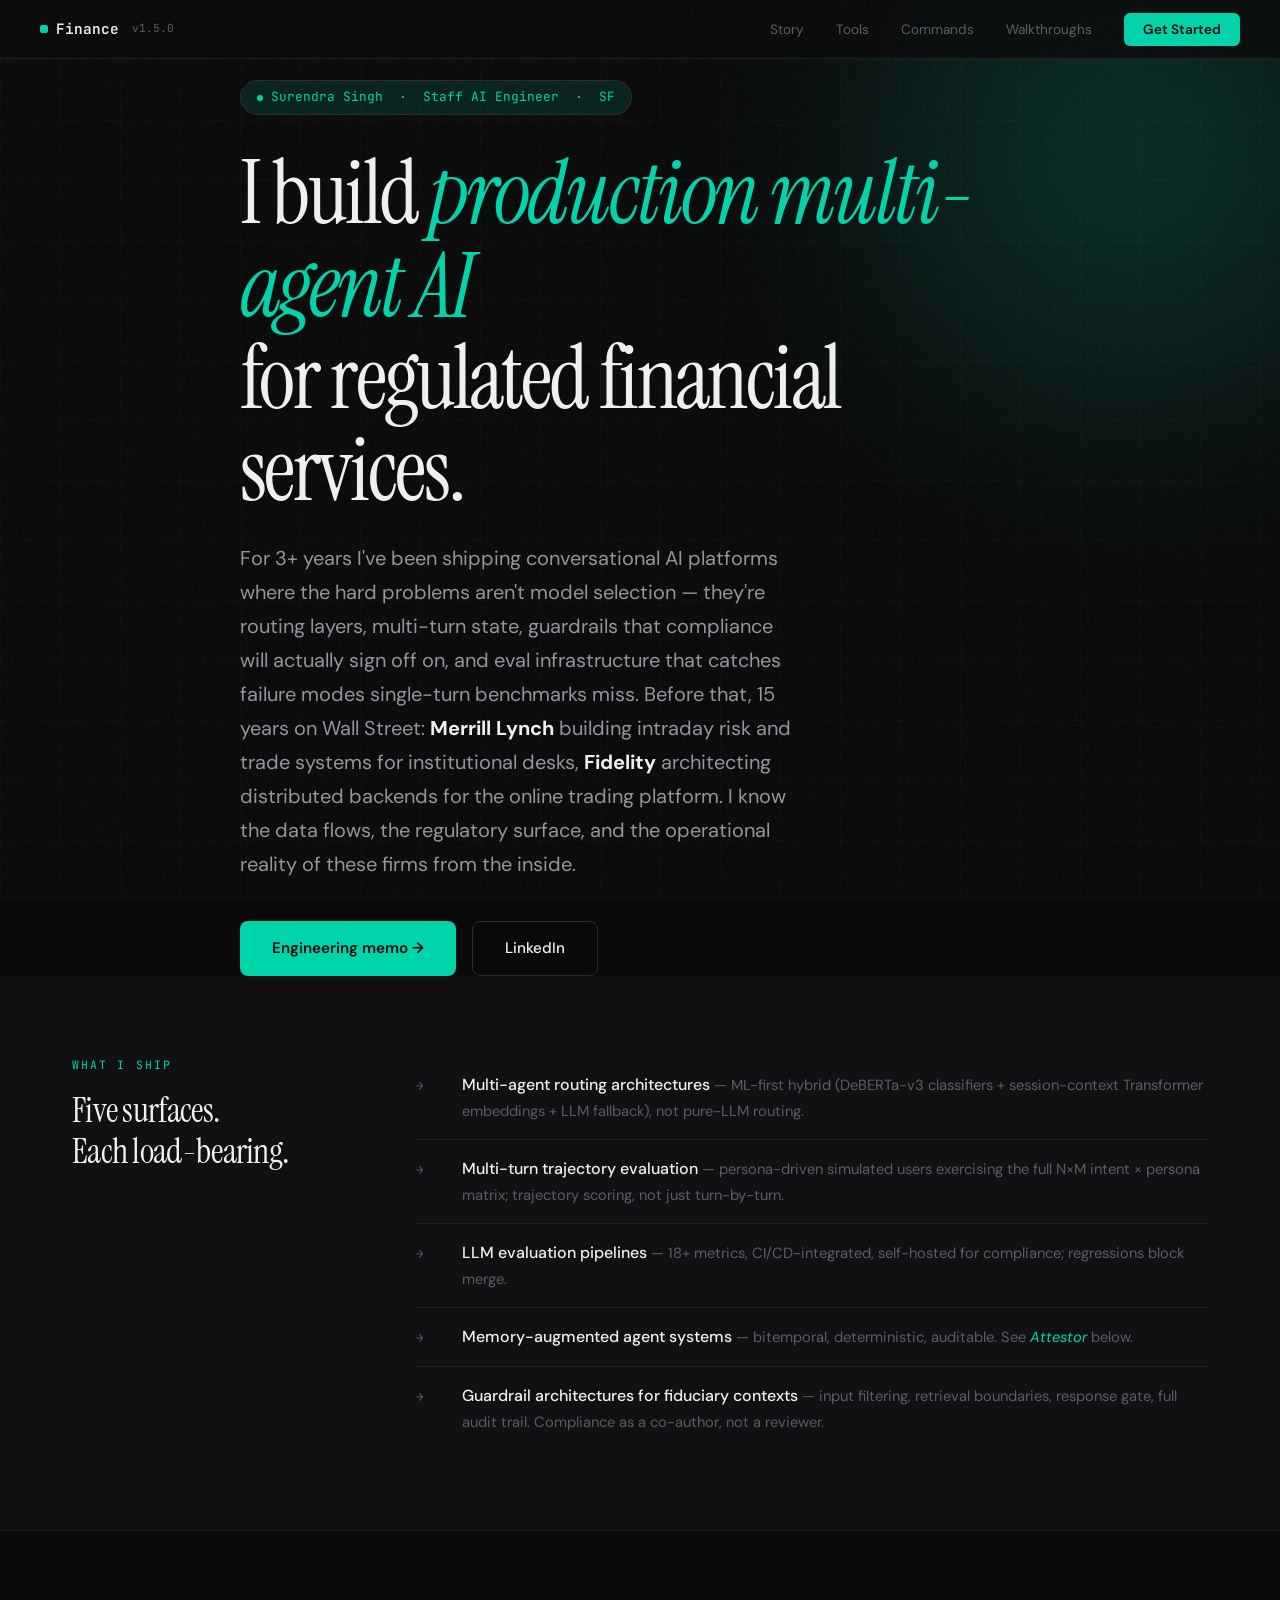
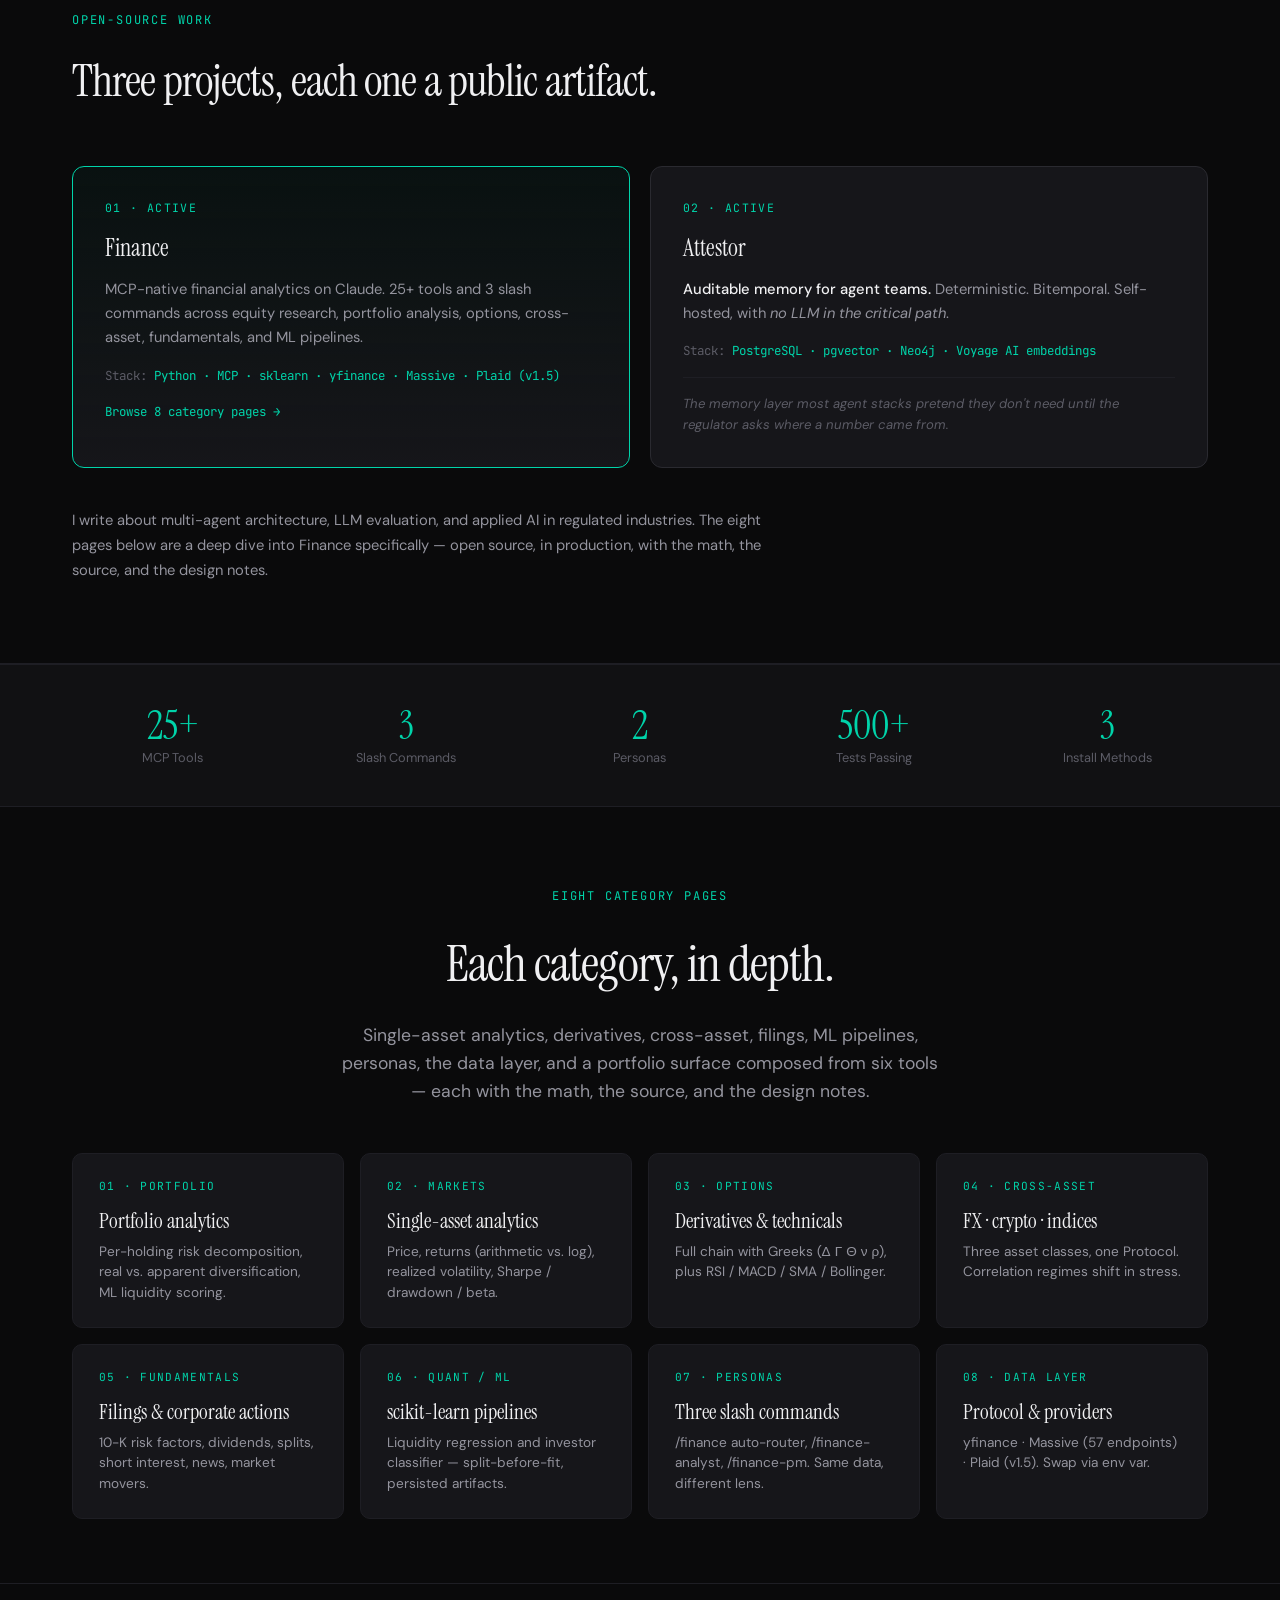
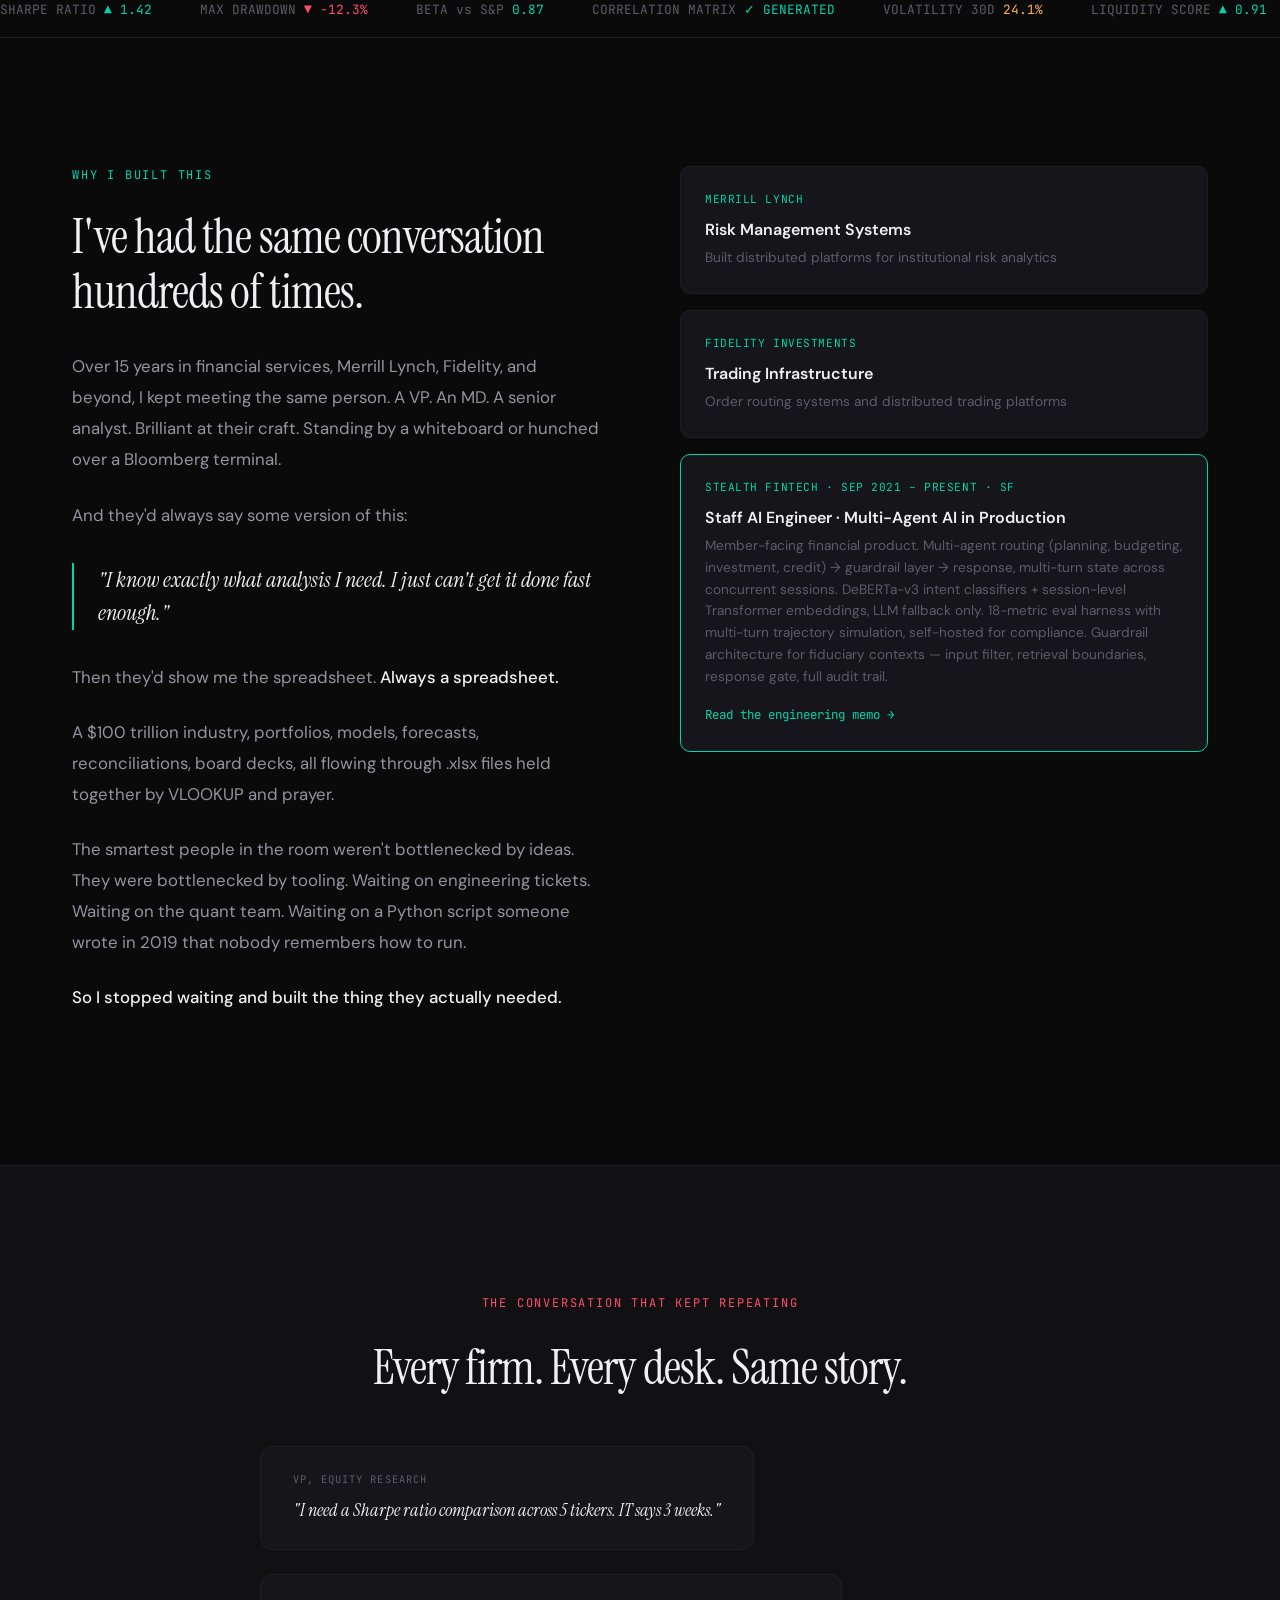
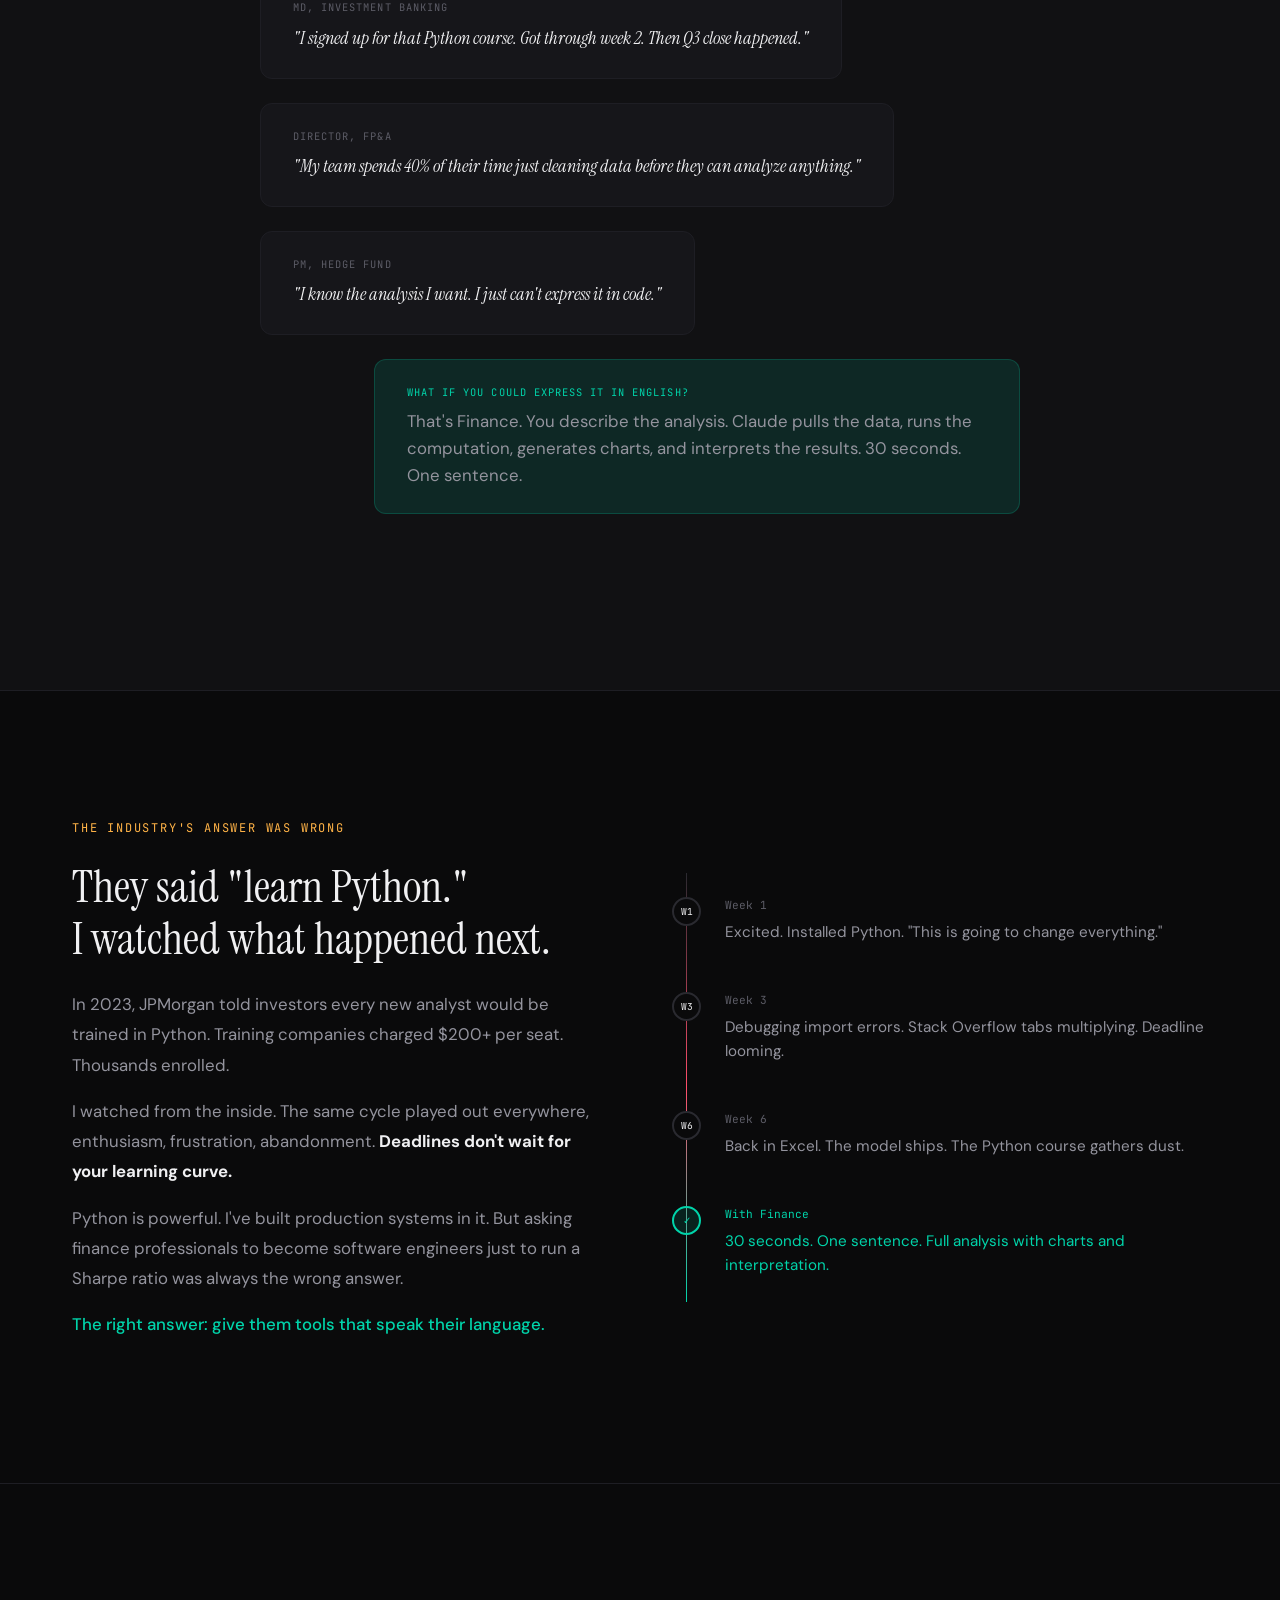
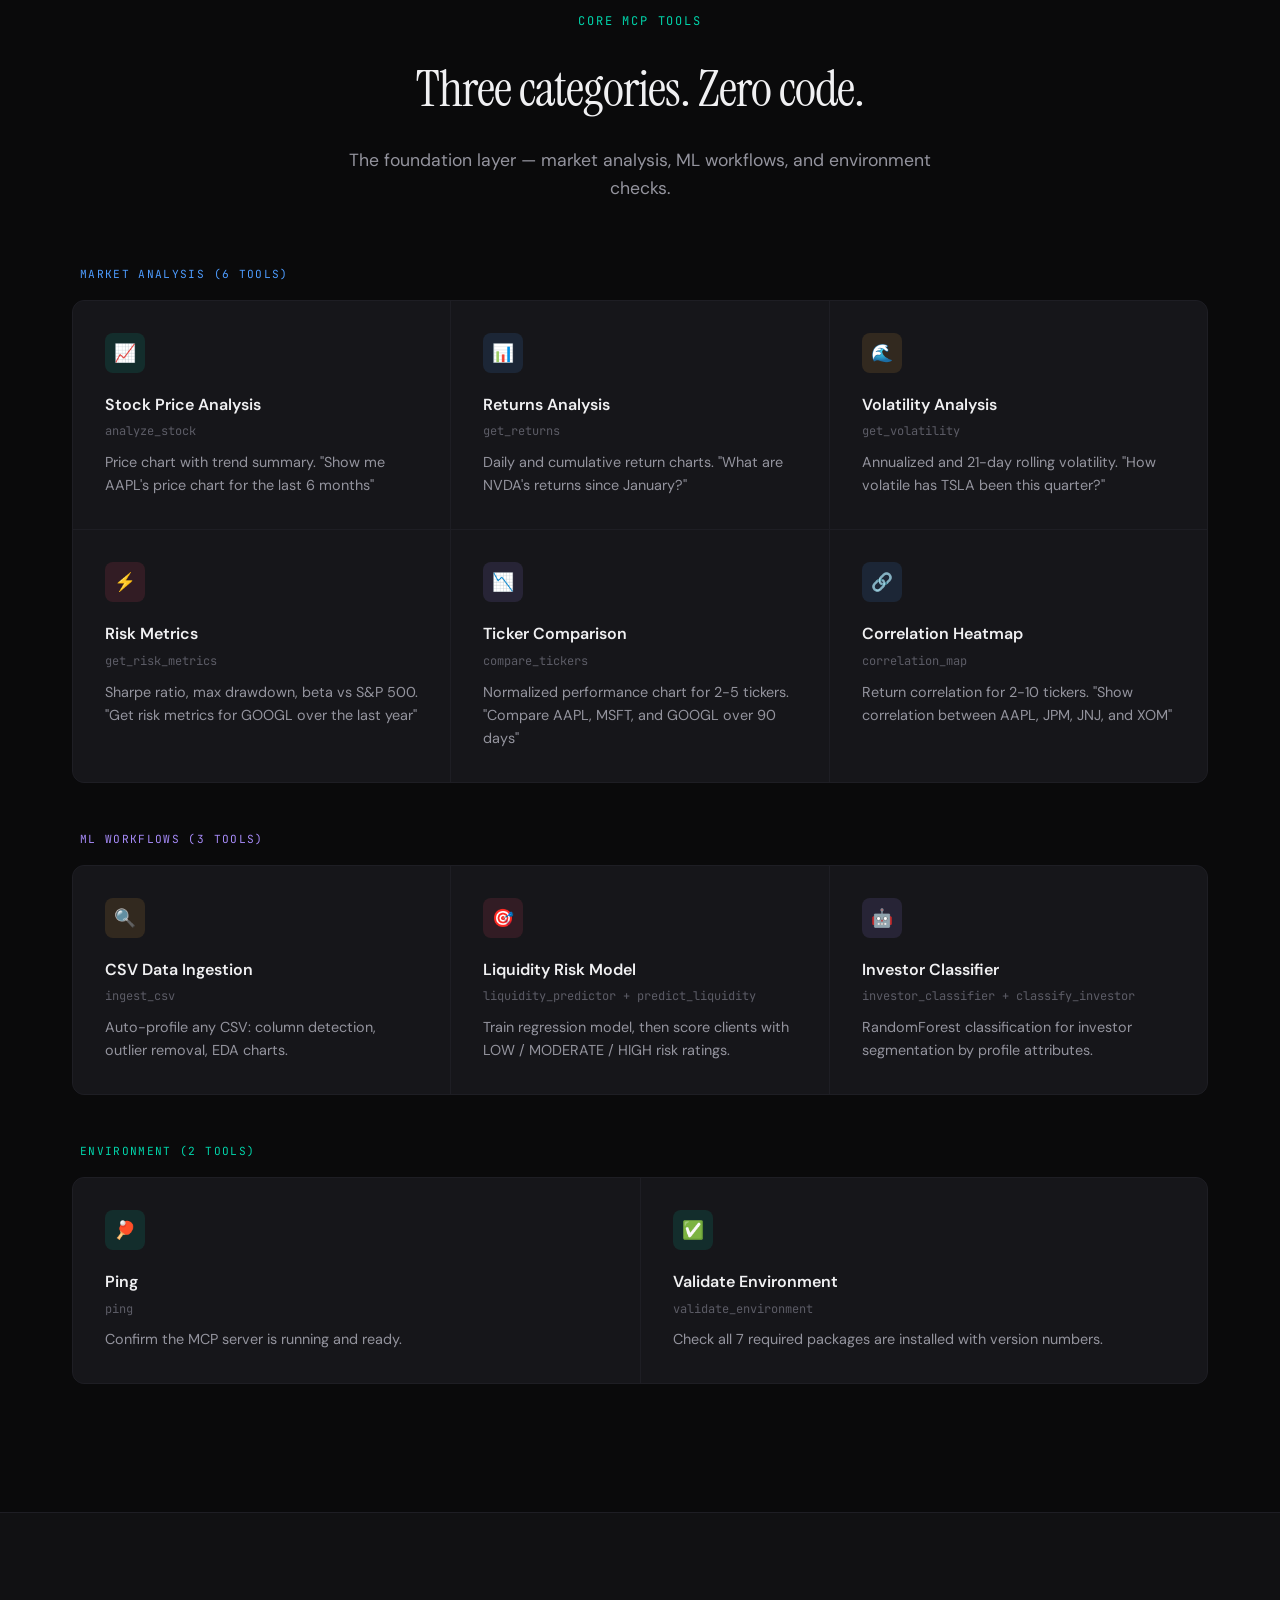
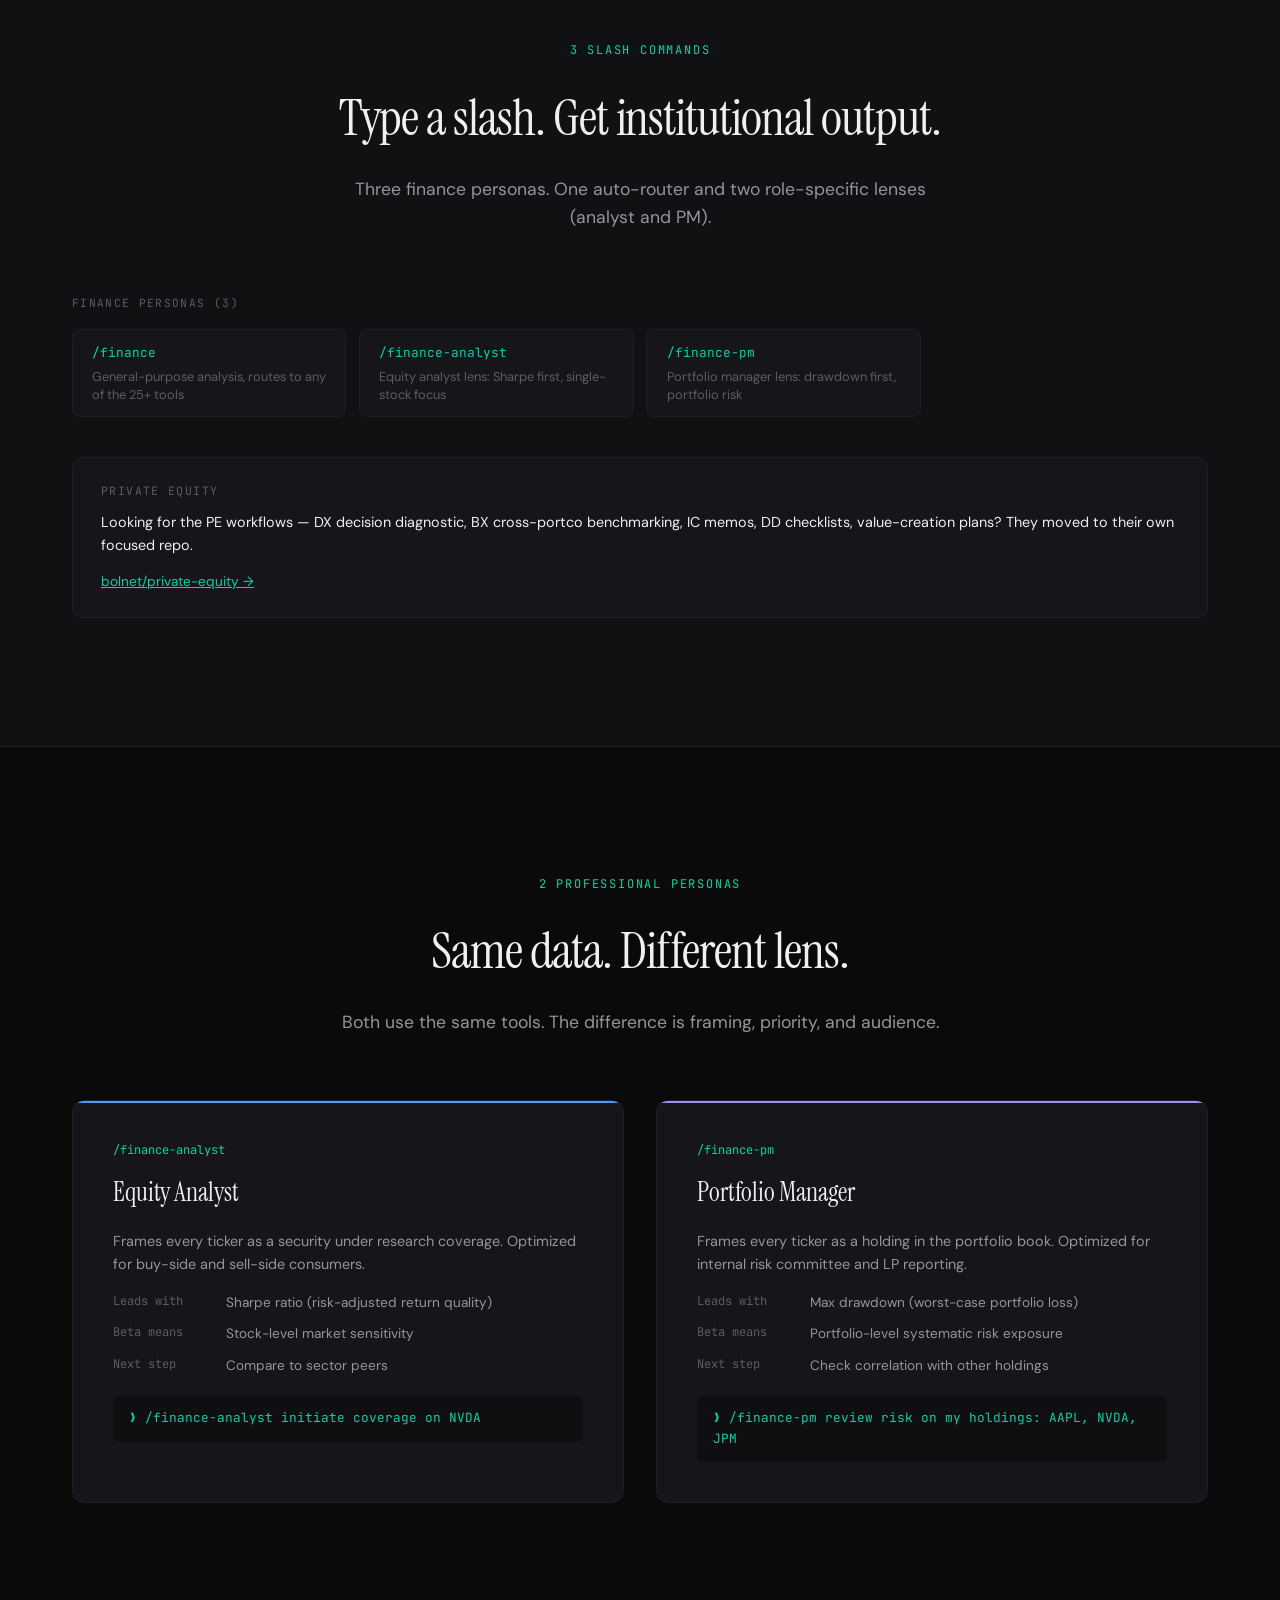
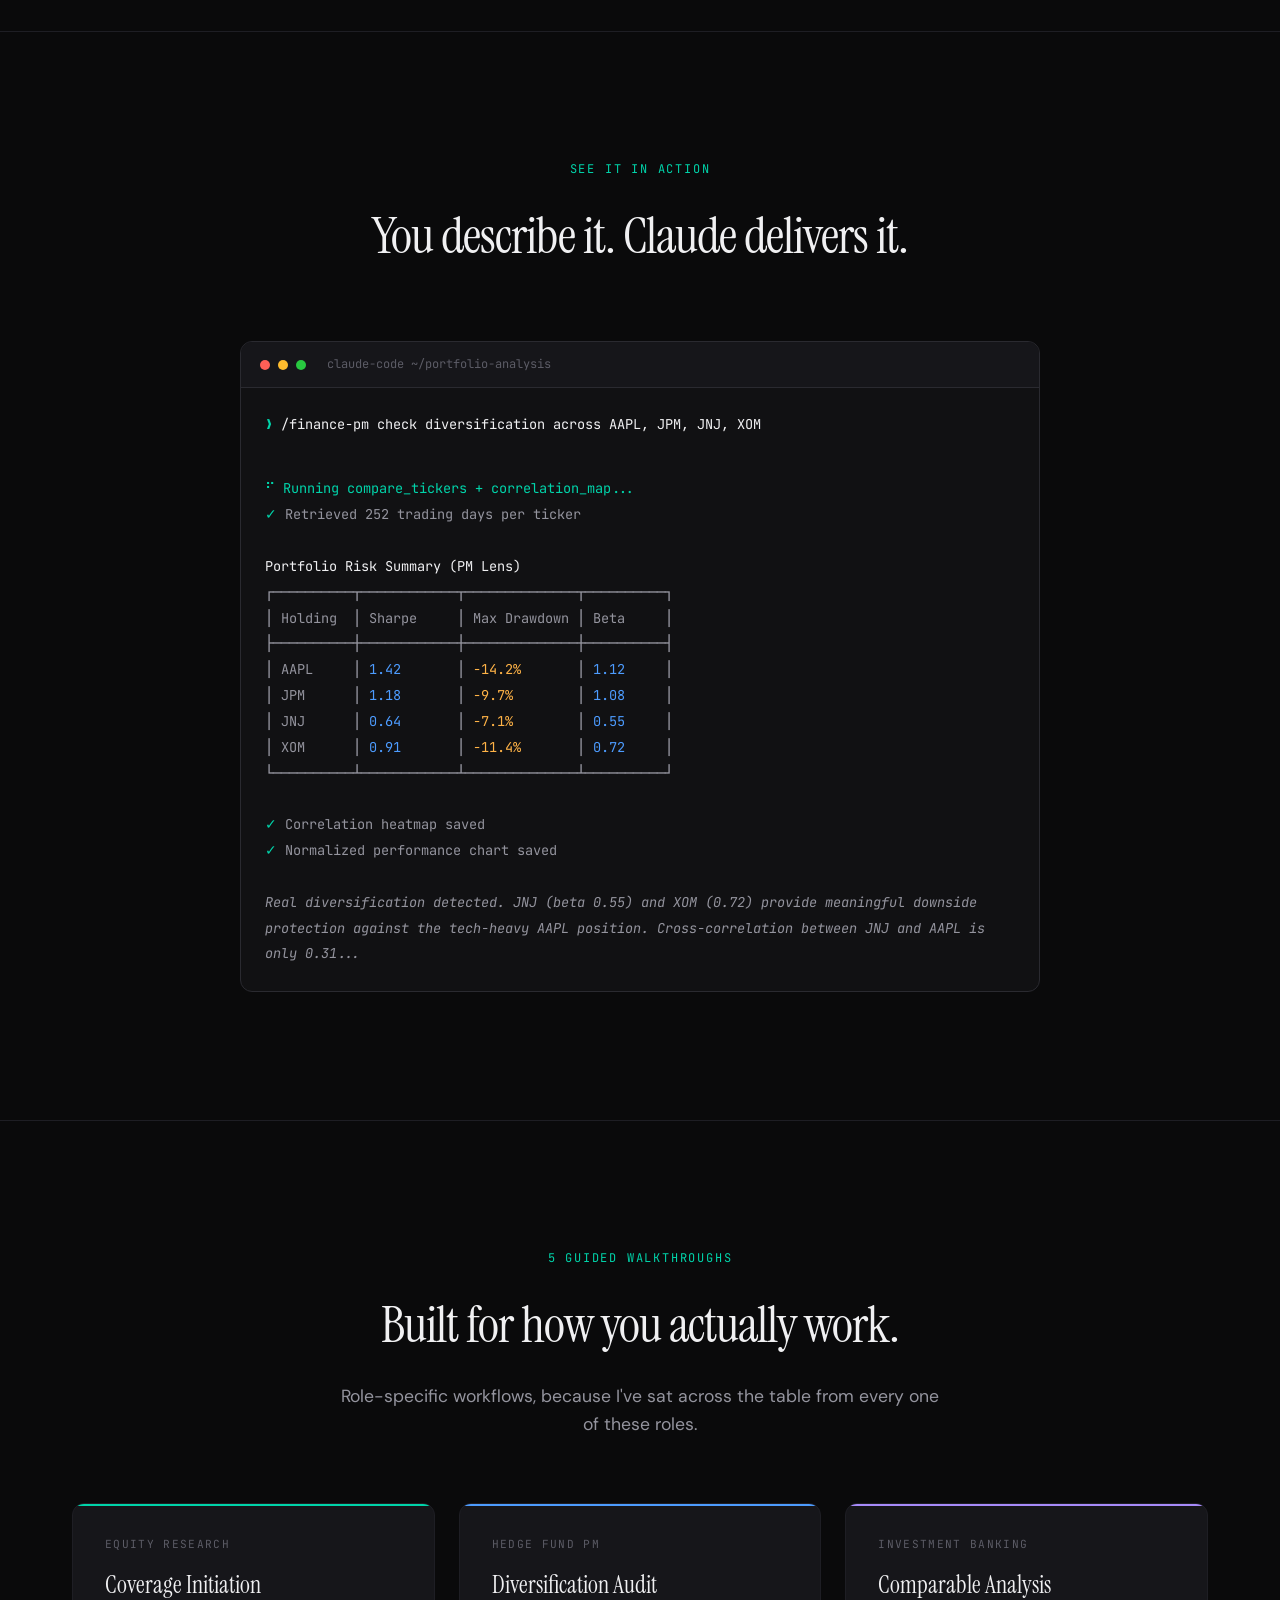
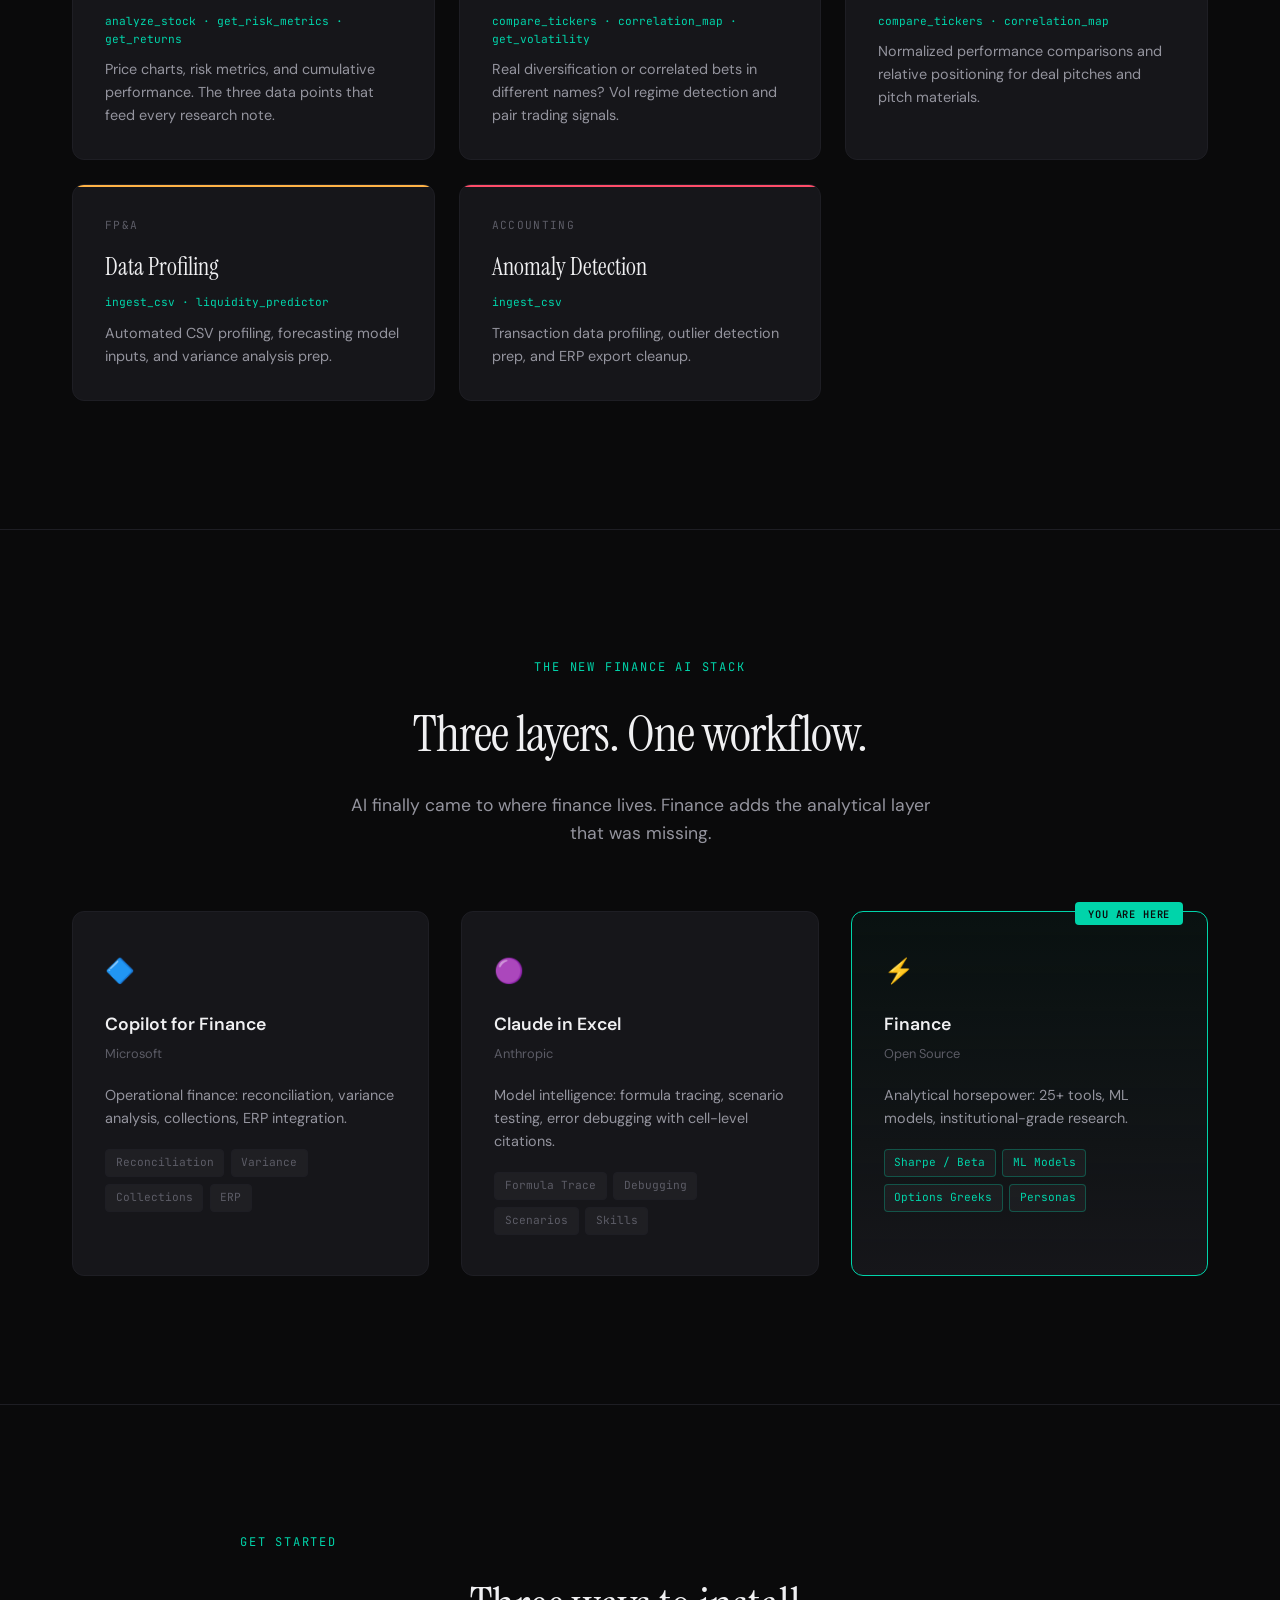
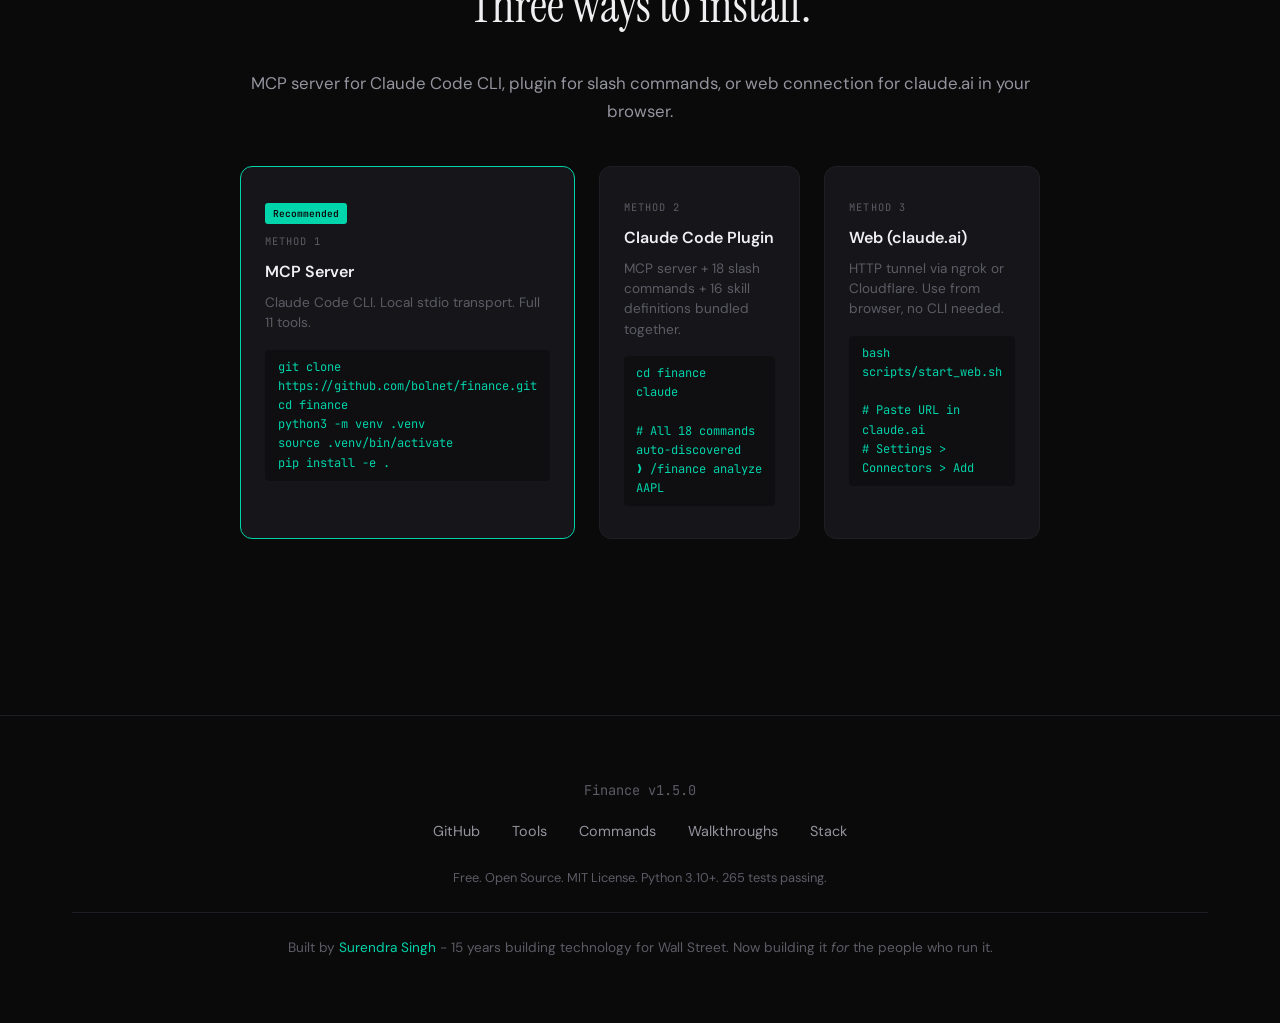
==== commit 907b9595: "docs: remove PE demo deep-links, keep only top-level repo link The 'demo' deep-links pointed to GitH" ====
--- a/docs/index.html
+++ b/docs/index.html
@@ -5,6 +5,7 @@
 <meta name="viewport" content="width=device-width, initial-scale=1.0">
 <title>Finance - Institutional-Grade Analytics in Plain English</title>
 <meta name="description" content="Open-source AI skill for Claude Code. 25+ MCP tools across stocks, options, ML scoring, and risk analytics. No code required.">
+<meta name="author" content="Surendra Singh">
 <link rel="canonical" href="https://bolnet.github.io/finance/">
 <link rel="icon" type="image/svg+xml" href="data:image/svg+xml,%3Csvg xmlns='http://www.w3.org/2000/svg' viewBox='0 0 64 64'%3E%3Crect width='64' height='64' rx='12' fill='%230a0a0b'/%3E%3Ccircle cx='32' cy='32' r='14' fill='%2300d4aa'/%3E%3C/svg%3E">
 
@@ -724,10 +725,6 @@
       <p style="margin-bottom: 0.85rem;">Looking for the PE workflows — DX decision diagnostic, BX cross-portco benchmarking, IC memos, DD checklists, value-creation plans? They moved to their own focused repo.</p>
       <p style="font-size: 0.85rem; color: var(--text-secondary);">
         <a href="https://github.com/bolnet/private-equity" style="color: var(--accent);">bolnet/private-equity →</a>
-        &nbsp;·&nbsp;
-        <a href="https://github.com/bolnet/private-equity/tree/main/demo/regional_lenders" style="color: var(--accent);">5-lender BX demo →</a>
-        &nbsp;·&nbsp;
-        <a href="https://github.com/bolnet/private-equity/tree/main/demo/lending_club" style="color: var(--accent);">Lending Club DX demo →</a>
       </p>
     </div>
   </div>
